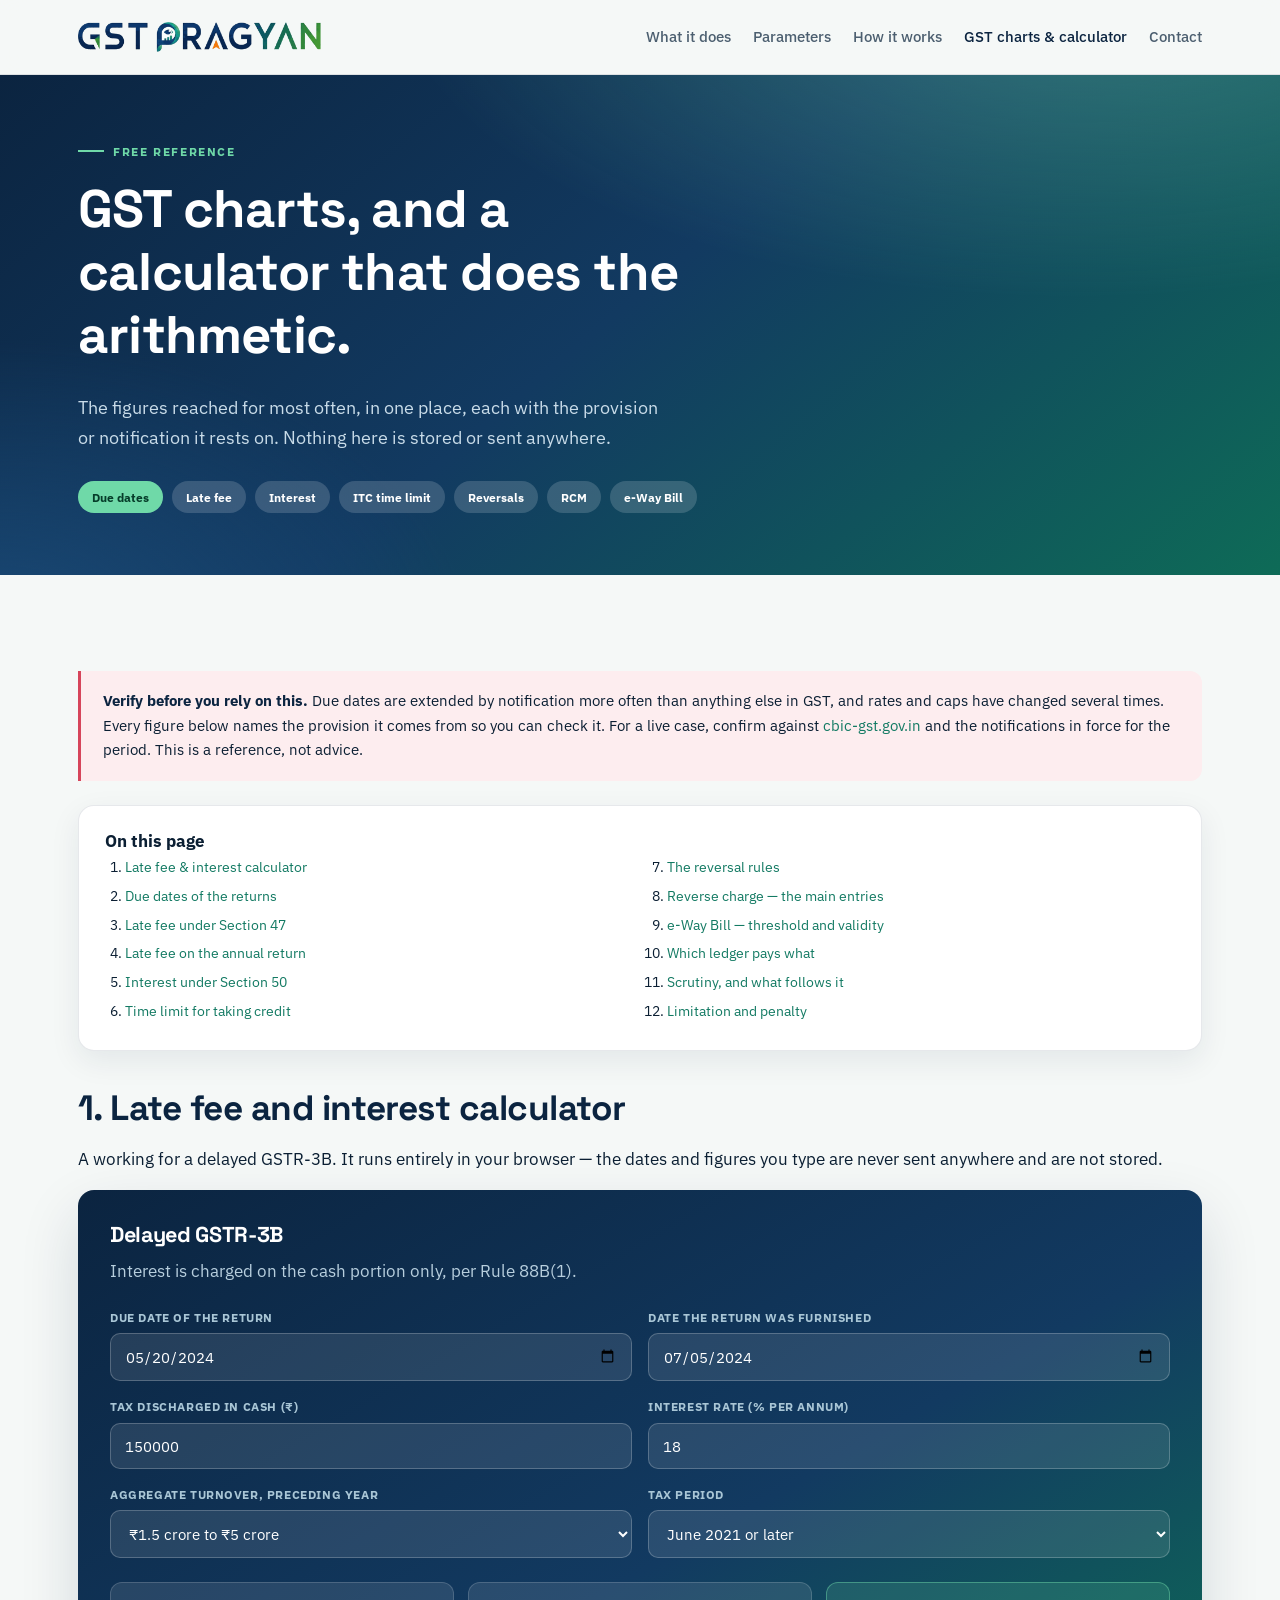
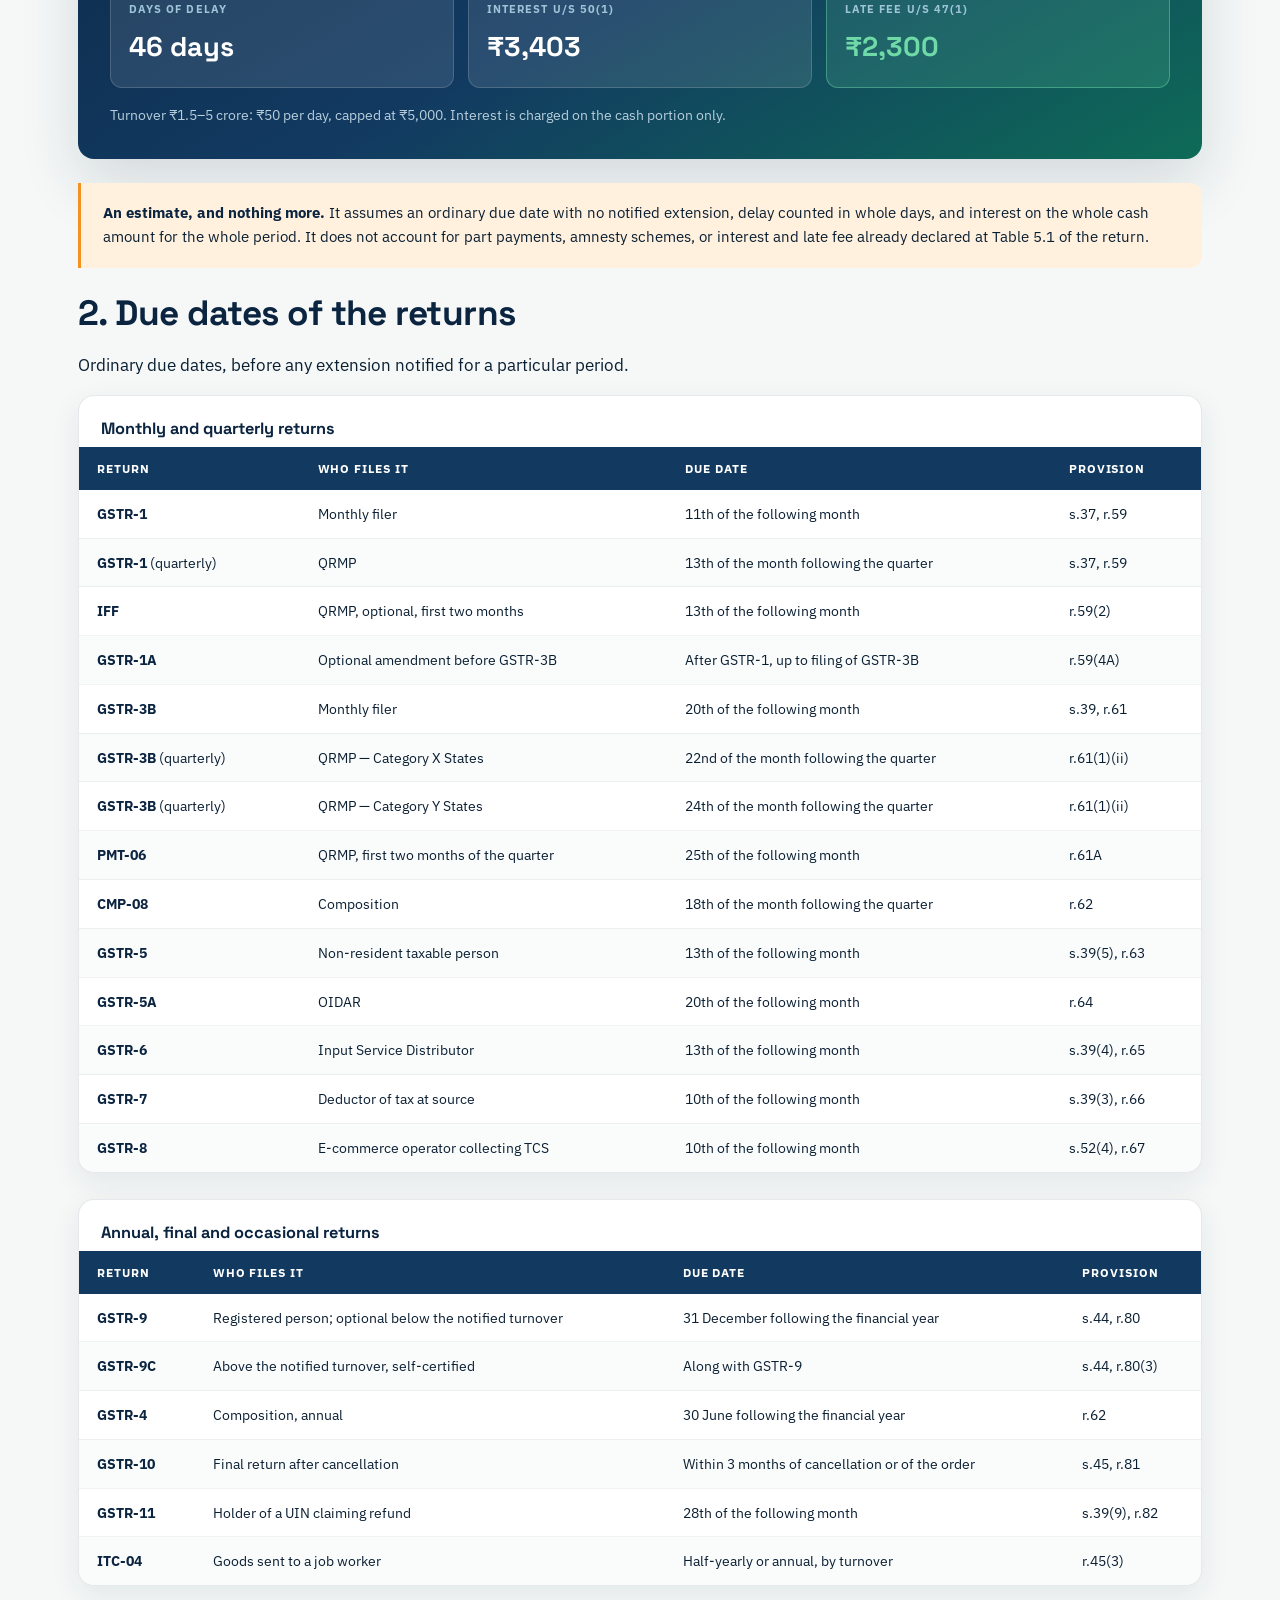
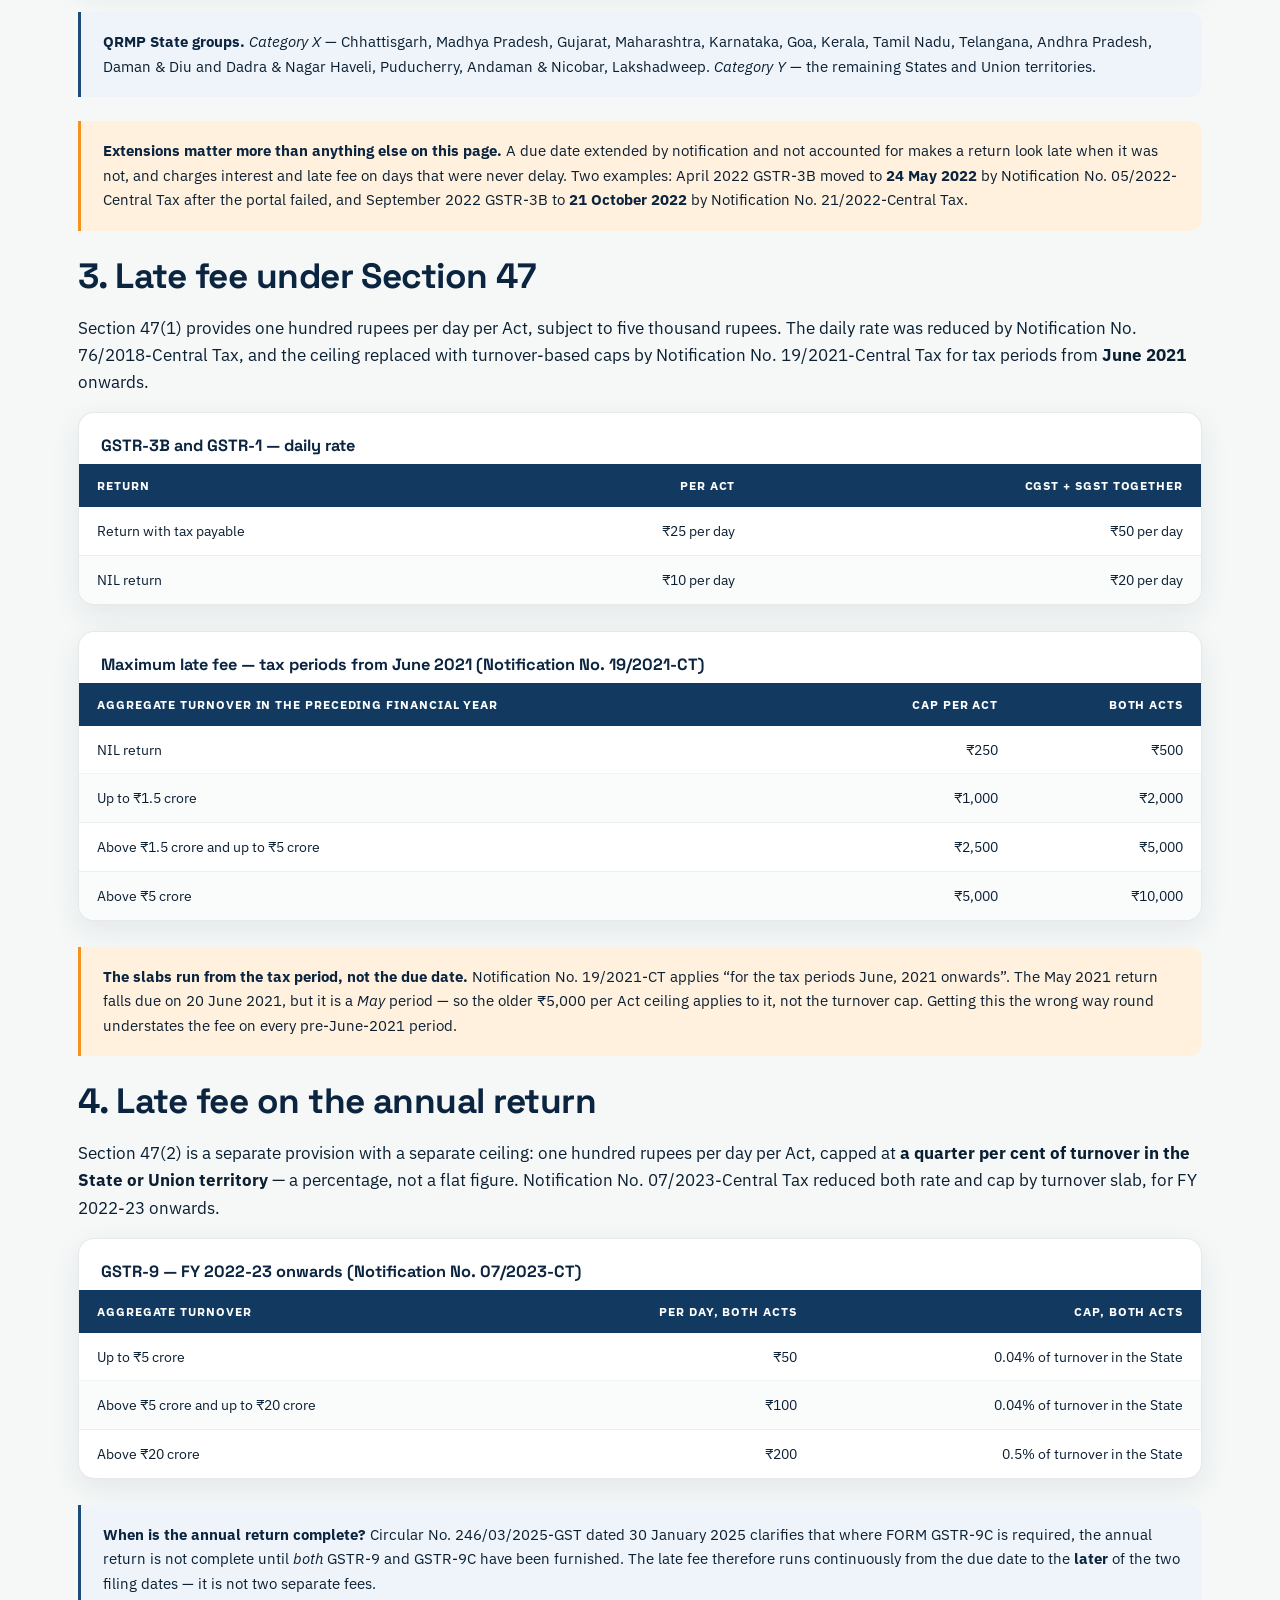
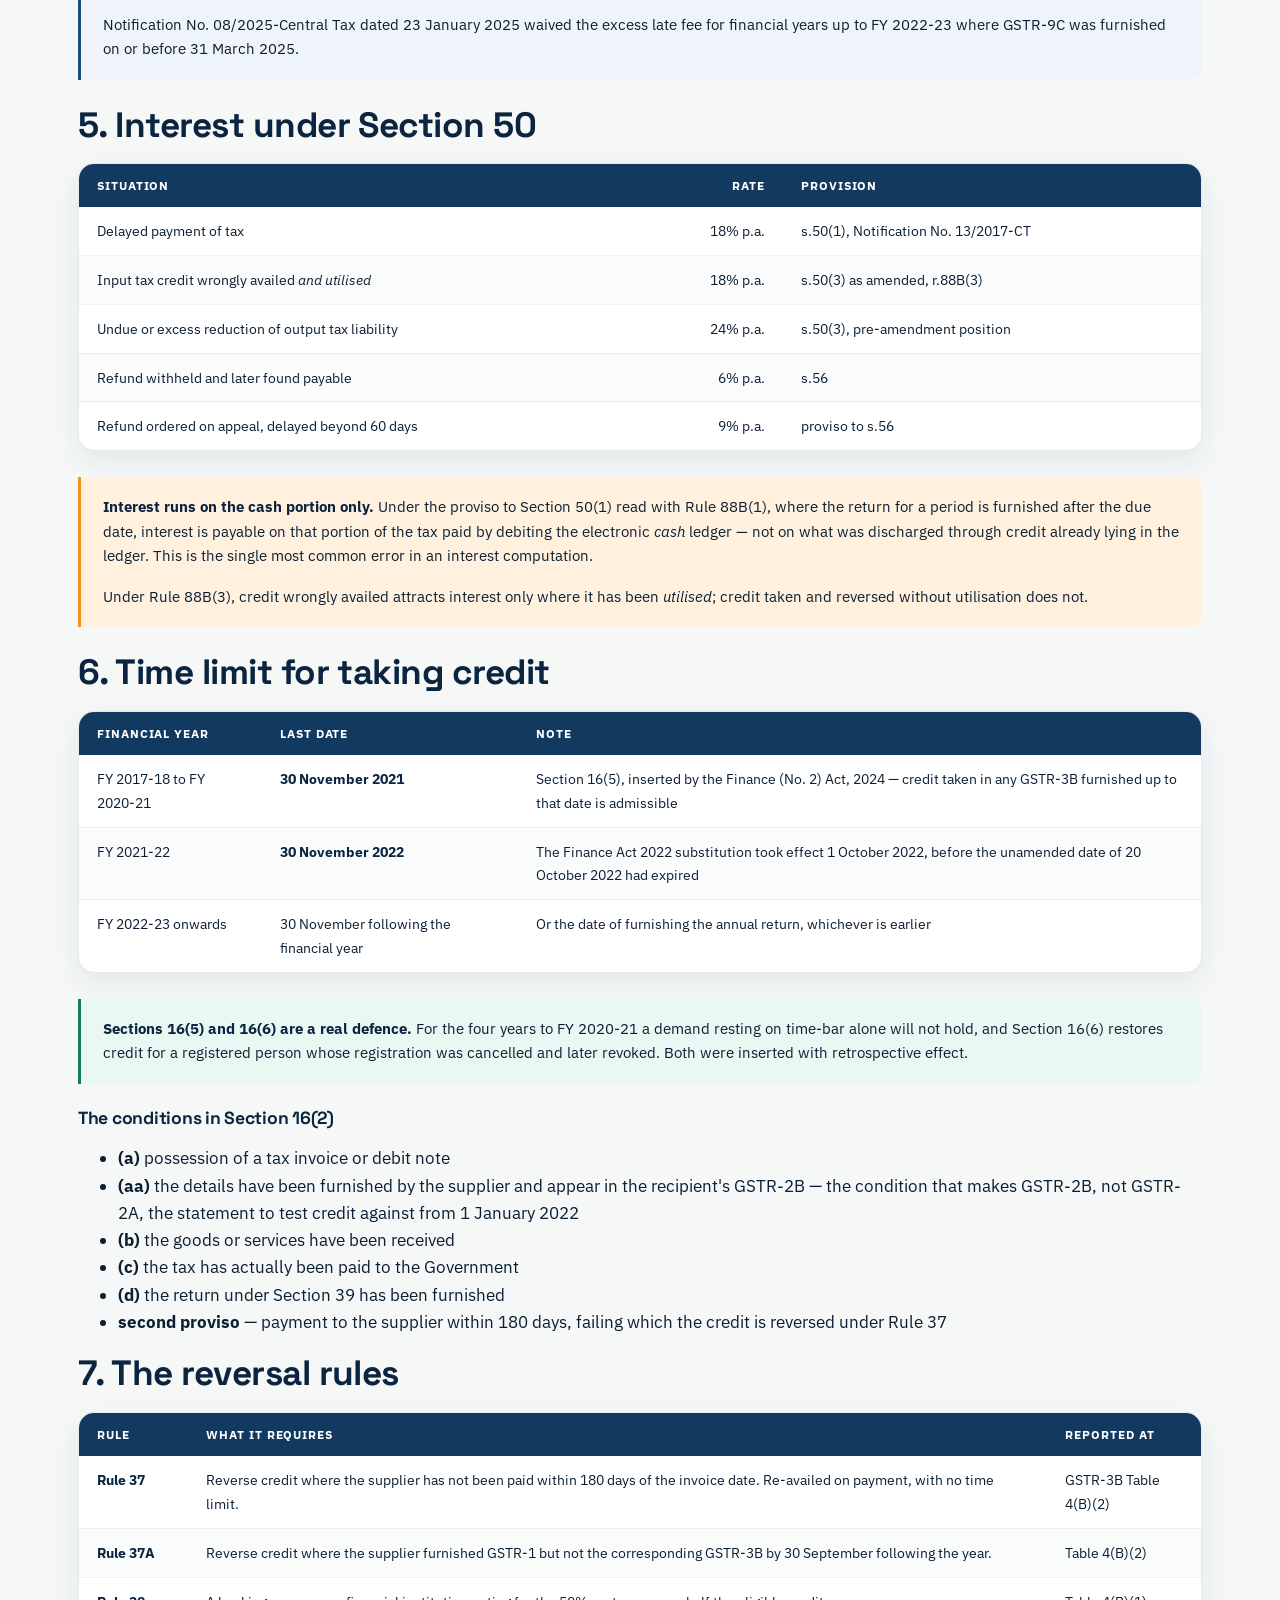
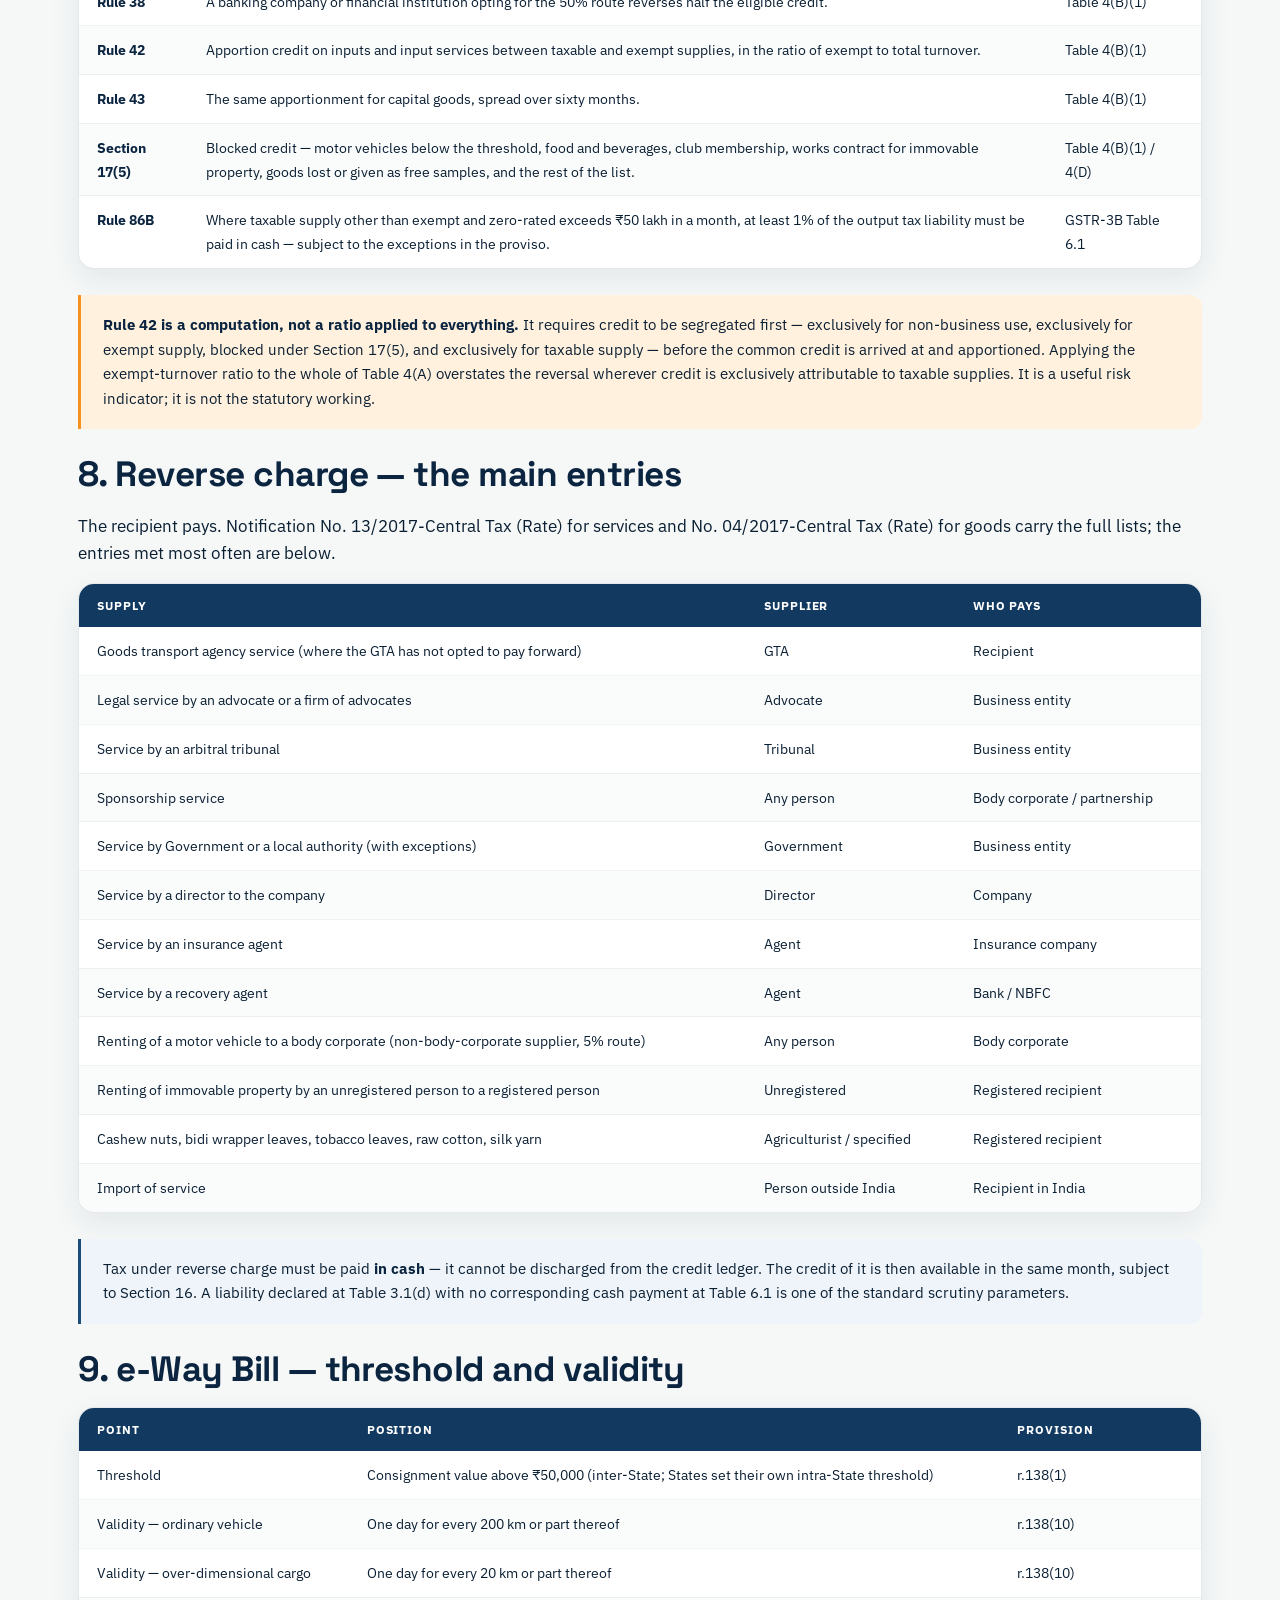
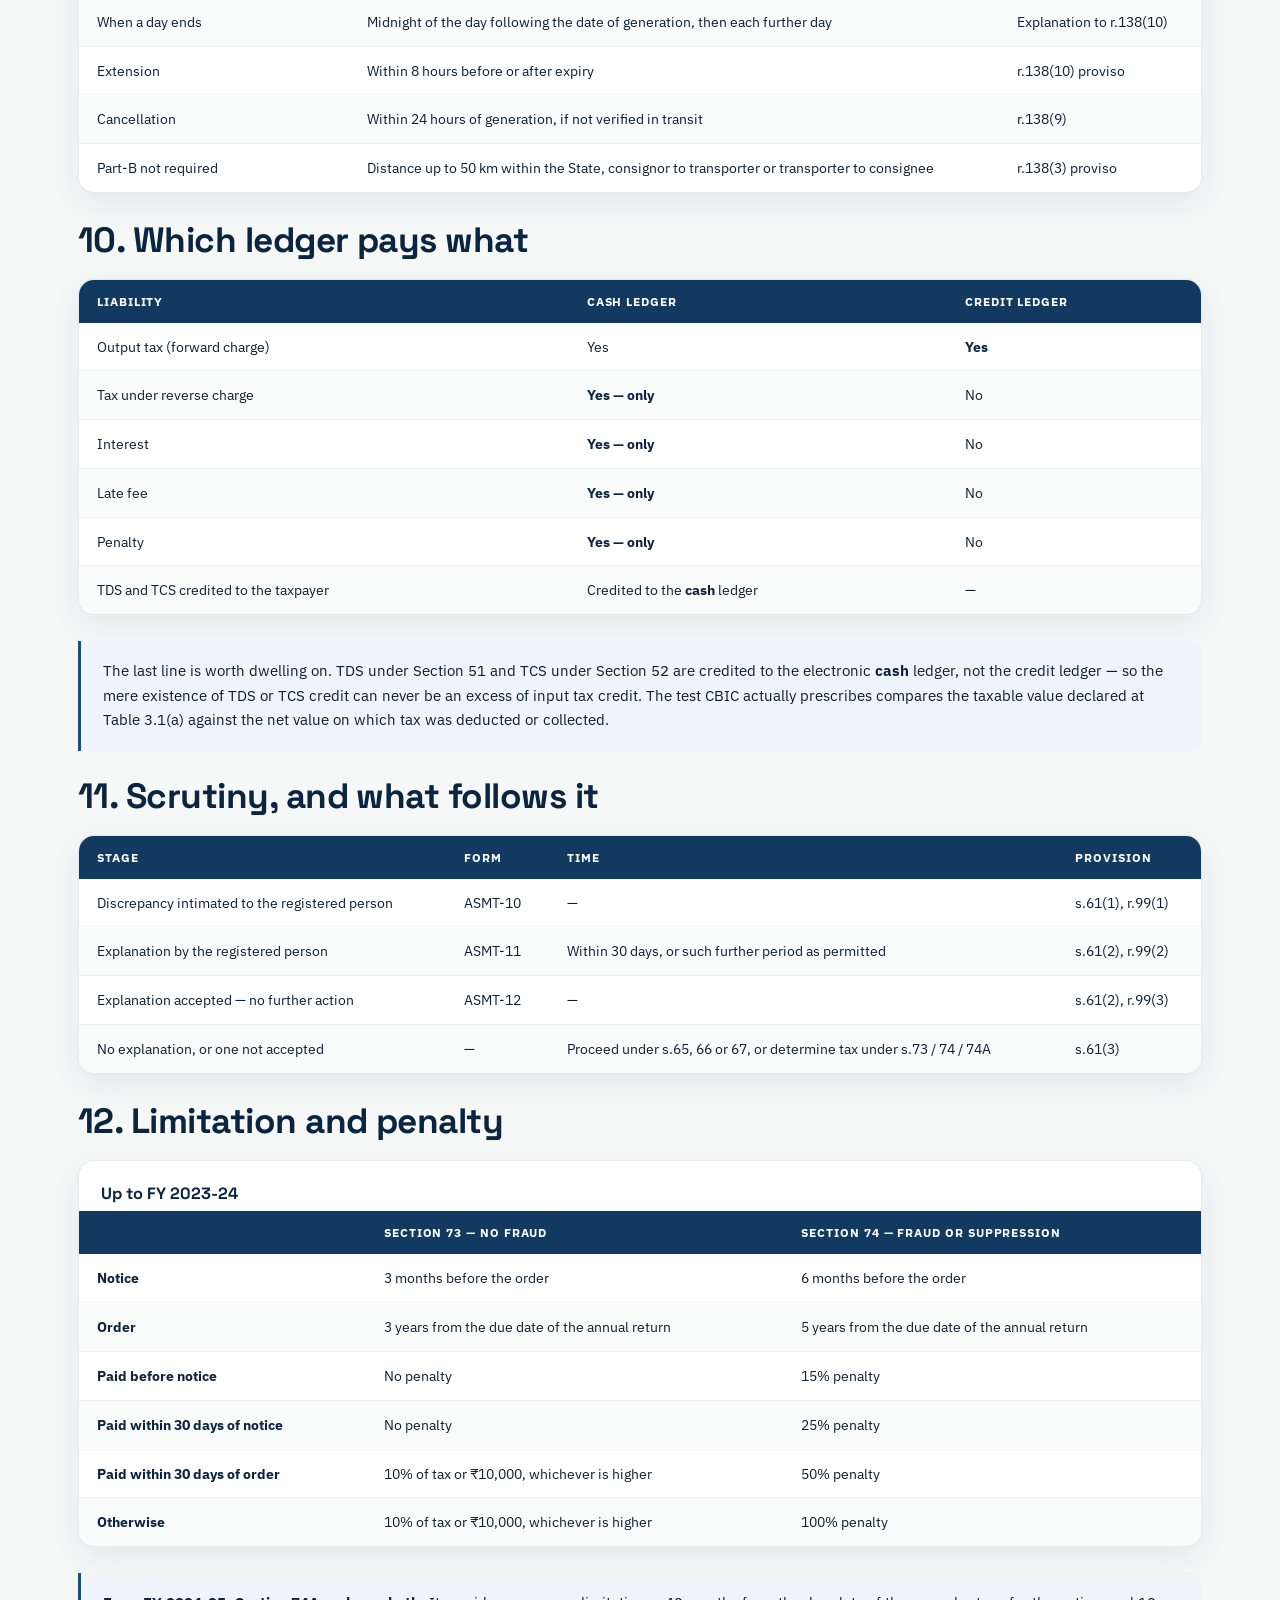
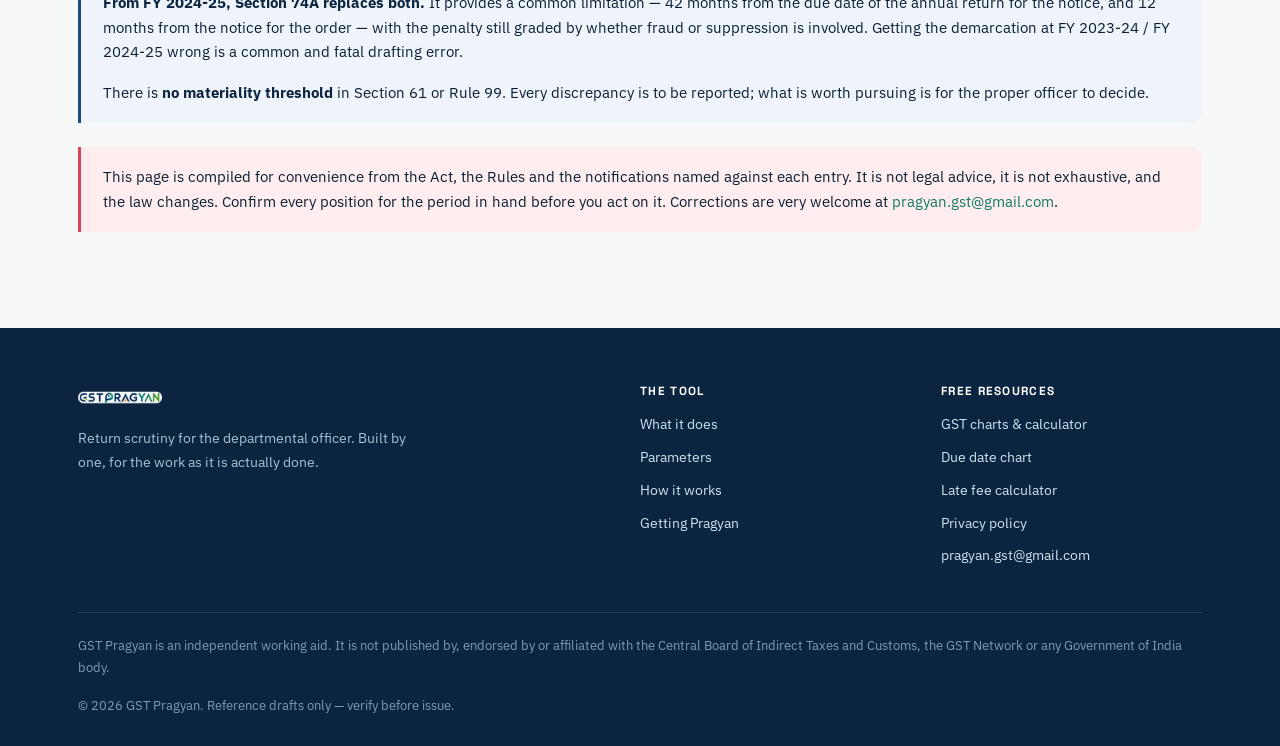
==== compliance.html @ d239e4e2 "Update compliance.html" ====
<!DOCTYPE html>
<html lang="en">
<head>
<meta charset="utf-8">
<meta name="viewport" content="width=device-width, initial-scale=1">
<title>GST charts — due dates, late fee, interest, rates | GST Pragyan</title>
<meta name="description" content="Free GST reference: return due dates, late fee under Section 47, interest under Section 50, the Section 16(4) time limit, reversal rules, RCM, e-Way Bill validity and the scrutiny sequence — with a late fee and interest calculator.">
<meta property="og:title" content="GST charts, due dates and a free late fee calculator">
<meta property="og:image" content="og.jpg">
<meta name="theme-color" content="#0B2440">
<link rel="preconnect" href="https://fonts.googleapis.com">
<link rel="preconnect" href="https://fonts.gstatic.com" crossorigin>
<link href="https://fonts.googleapis.com/css2?family=Space+Grotesk:wght@500;600;700&family=IBM+Plex+Sans:wght@400;500;600;700&family=IBM+Plex+Mono:wght@500&display=swap" rel="stylesheet">
<link rel="stylesheet" href="style.css">
<link rel="icon" type="image/png" href="mark-64.png">
</head>
<body>
<a class="skip" href="#main">Skip to content</a>

<header class="site">
  <div class="wrap nav">
    <a class="brand" href="index.html">
      <img src="wordmark.png" alt="GST Pragyan" width="215" height="27" class="wm">
    </a>
    <nav>
      <a href="index.html#what">What it does</a>
      <a href="index.html#parameters">Parameters</a>
      <a href="index.html#how">How it works</a>
      <a href="compliance.html" aria-current="page">GST charts &amp; calculator</a>
      <a href="index.html#contact">Contact</a>
    </nav>
  </div>
</header>

<main id="main">

<div class="hero" style="padding:58px 0 62px">
  <div class="wrap">
    <span class="eyebrow">Free reference</span>
    <h1 style="max-width:20ch">GST charts, and a calculator that does the arithmetic.</h1>
    <p class="lede">
      The figures reached for most often, in one place, each with the provision or
      notification it rests on. Nothing here is stored or sent anywhere.
    </p>
    <div class="badges">
      <a href="#duedates" class="chip chip-green">Due dates</a>
      <a href="#latefee" class="chip chip-glass">Late fee</a>
      <a href="#interest" class="chip chip-glass">Interest</a>
      <a href="#itc" class="chip chip-glass">ITC time limit</a>
      <a href="#reversal" class="chip chip-glass">Reversals</a>
      <a href="#rcm" class="chip chip-glass">RCM</a>
      <a href="#ewb" class="chip chip-glass">e-Way Bill</a>
    </div>
  </div>
</div>

<section>
  <div class="wrap">

    <div class="note warn">
      <p><strong>Verify before you rely on this.</strong> Due dates are extended by
      notification more often than anything else in GST, and rates and caps have changed
      several times. Every figure below names the provision it comes from so you can check
      it. For a live case, confirm against
      <a href="https://cbic-gst.gov.in" rel="noopener">cbic-gst.gov.in</a> and the
      notifications in force for the period. This is a reference, not advice.</p>
    </div>

    <div class="toc">
      <strong>On this page</strong>
      <ol>
        <li><a href="#calc">Late fee &amp; interest calculator</a></li>
        <li><a href="#duedates">Due dates of the returns</a></li>
        <li><a href="#latefee">Late fee under Section 47</a></li>
        <li><a href="#annualfee">Late fee on the annual return</a></li>
        <li><a href="#interest">Interest under Section 50</a></li>
        <li><a href="#itc">Time limit for taking credit</a></li>
        <li><a href="#reversal">The reversal rules</a></li>
        <li><a href="#rcm">Reverse charge — the main entries</a></li>
        <li><a href="#ewb">e-Way Bill — threshold and validity</a></li>
        <li><a href="#interestledger">Which ledger pays what</a></li>
        <li><a href="#scrutiny">Scrutiny, and what follows it</a></li>
        <li><a href="#penalty">Limitation and penalty</a></li>
      </ol>
    </div>

    <!-- ============================================================ calculator -->
    <h2 id="calc">1. Late fee and interest calculator</h2>
    <p>A working for a delayed GSTR-3B. It runs entirely in your browser — the dates and
    figures you type are never sent anywhere and are not stored.</p>

    <div class="calc-shell">
      <h3>Delayed GSTR-3B</h3>
      <p>Interest is charged on the cash portion only, per Rule 88B(1).</p>
      <div class="calc">
        <div class="field"><label for="due">Due date of the return</label>
          <input type="date" id="due" value="2024-05-20"></div>
        <div class="field"><label for="filed">Date the return was furnished</label>
          <input type="date" id="filed" value="2024-07-05"></div>
        <div class="field"><label for="cash">Tax discharged in cash (₹)</label>
          <input type="number" id="cash" min="0" step="1" value="150000"></div>
        <div class="field"><label for="rate">Interest rate (% per annum)</label>
          <input type="number" id="rate" min="0" step="0.1" value="18"></div>
        <div class="field"><label for="turnover">Aggregate turnover, preceding year</label>
          <select id="turnover">
            <option value="nil">NIL return</option>
            <option value="1.5">Up to ₹1.5 crore</option>
            <option value="5" selected>₹1.5 crore to ₹5 crore</option>
            <option value="big">Above ₹5 crore</option>
          </select></div>
        <div class="field"><label for="period">Tax period</label>
          <select id="period">
            <option value="new" selected>June 2021 or later</option>
            <option value="old">Before June 2021</option>
          </select></div>
      </div>

      <div class="calc-out" aria-live="polite">
        <div class="box"><div class="lbl">Days of delay</div><div class="big" id="outDays">—</div></div>
        <div class="box"><div class="lbl">Interest u/s 50(1)</div><div class="big" id="outInterest">₹0</div></div>
        <div class="box hi"><div class="lbl">Late fee u/s 47(1)</div><div class="big" id="outFee">₹0</div></div>
      </div>
      <div class="calc-basis" id="outBasis">Enter the dates above.</div>
    </div>

    <div class="note">
      <p><strong>An estimate, and nothing more.</strong> It assumes an ordinary due date
      with no notified extension, delay counted in whole days, and interest on the whole
      cash amount for the whole period. It does not account for part payments, amnesty
      schemes, or interest and late fee already declared at Table 5.1 of the return.</p>
    </div>

    <!-- ============================================================ due dates -->
    <h2 id="duedates">2. Due dates of the returns</h2>
    <p>Ordinary due dates, before any extension notified for a particular period.</p>

    <div class="table-scroll">
      <table>
        <caption>Monthly and quarterly returns</caption>
        <thead><tr><th>Return</th><th>Who files it</th><th>Due date</th><th>Provision</th></tr></thead>
        <tbody>
          <tr><td><strong>GSTR-1</strong></td><td>Monthly filer</td><td>11th of the following month</td><td>s.37, r.59</td></tr>
          <tr><td><strong>GSTR-1</strong> (quarterly)</td><td>QRMP</td><td>13th of the month following the quarter</td><td>s.37, r.59</td></tr>
          <tr><td><strong>IFF</strong></td><td>QRMP, optional, first two months</td><td>13th of the following month</td><td>r.59(2)</td></tr>
          <tr><td><strong>GSTR-1A</strong></td><td>Optional amendment before GSTR-3B</td><td>After GSTR-1, up to filing of GSTR-3B</td><td>r.59(4A)</td></tr>
          <tr><td><strong>GSTR-3B</strong></td><td>Monthly filer</td><td>20th of the following month</td><td>s.39, r.61</td></tr>
          <tr><td><strong>GSTR-3B</strong> (quarterly)</td><td>QRMP — Category X States</td><td>22nd of the month following the quarter</td><td>r.61(1)(ii)</td></tr>
          <tr><td><strong>GSTR-3B</strong> (quarterly)</td><td>QRMP — Category Y States</td><td>24th of the month following the quarter</td><td>r.61(1)(ii)</td></tr>
          <tr><td><strong>PMT-06</strong></td><td>QRMP, first two months of the quarter</td><td>25th of the following month</td><td>r.61A</td></tr>
          <tr><td><strong>CMP-08</strong></td><td>Composition</td><td>18th of the month following the quarter</td><td>r.62</td></tr>
          <tr><td><strong>GSTR-5</strong></td><td>Non-resident taxable person</td><td>13th of the following month</td><td>s.39(5), r.63</td></tr>
          <tr><td><strong>GSTR-5A</strong></td><td>OIDAR</td><td>20th of the following month</td><td>r.64</td></tr>
          <tr><td><strong>GSTR-6</strong></td><td>Input Service Distributor</td><td>13th of the following month</td><td>s.39(4), r.65</td></tr>
          <tr><td><strong>GSTR-7</strong></td><td>Deductor of tax at source</td><td>10th of the following month</td><td>s.39(3), r.66</td></tr>
          <tr><td><strong>GSTR-8</strong></td><td>E-commerce operator collecting TCS</td><td>10th of the following month</td><td>s.52(4), r.67</td></tr>
        </tbody>
      </table>
    </div>

    <div class="table-scroll">
      <table>
        <caption>Annual, final and occasional returns</caption>
        <thead><tr><th>Return</th><th>Who files it</th><th>Due date</th><th>Provision</th></tr></thead>
        <tbody>
          <tr><td><strong>GSTR-9</strong></td><td>Registered person; optional below the notified turnover</td><td>31 December following the financial year</td><td>s.44, r.80</td></tr>
          <tr><td><strong>GSTR-9C</strong></td><td>Above the notified turnover, self-certified</td><td>Along with GSTR-9</td><td>s.44, r.80(3)</td></tr>
          <tr><td><strong>GSTR-4</strong></td><td>Composition, annual</td><td>30 June following the financial year</td><td>r.62</td></tr>
          <tr><td><strong>GSTR-10</strong></td><td>Final return after cancellation</td><td>Within 3 months of cancellation or of the order</td><td>s.45, r.81</td></tr>
          <tr><td><strong>GSTR-11</strong></td><td>Holder of a UIN claiming refund</td><td>28th of the following month</td><td>s.39(9), r.82</td></tr>
          <tr><td><strong>ITC-04</strong></td><td>Goods sent to a job worker</td><td>Half-yearly or annual, by turnover</td><td>r.45(3)</td></tr>
        </tbody>
      </table>
    </div>

    <div class="note info">
      <p><strong>QRMP State groups.</strong> <em>Category X</em> — Chhattisgarh, Madhya
      Pradesh, Gujarat, Maharashtra, Karnataka, Goa, Kerala, Tamil Nadu, Telangana, Andhra
      Pradesh, Daman &amp; Diu and Dadra &amp; Nagar Haveli, Puducherry, Andaman &amp;
      Nicobar, Lakshadweep. <em>Category Y</em> — the remaining States and Union
      territories.</p>
    </div>

    <div class="note">
      <p><strong>Extensions matter more than anything else on this page.</strong> A due
      date extended by notification and not accounted for makes a return look late when it
      was not, and charges interest and late fee on days that were never delay. Two
      examples: April 2022 GSTR-3B moved to <strong>24 May 2022</strong> by Notification
      No. 05/2022-Central Tax after the portal failed, and September 2022 GSTR-3B to
      <strong>21 October 2022</strong> by Notification No. 21/2022-Central Tax.</p>
    </div>

    <!-- ============================================================ late fee -->
    <h2 id="latefee">3. Late fee under Section 47</h2>
    <p>Section 47(1) provides one hundred rupees per day per Act, subject to five thousand
    rupees. The daily rate was reduced by Notification No. 76/2018-Central Tax, and the
    ceiling replaced with turnover-based caps by Notification No. 19/2021-Central Tax for
    tax periods from <strong>June 2021</strong> onwards.</p>

    <div class="table-scroll">
      <table>
        <caption>GSTR-3B and GSTR-1 — daily rate</caption>
        <thead><tr><th>Return</th><th class="num">Per Act</th><th class="num">CGST + SGST together</th></tr></thead>
        <tbody>
          <tr><td>Return with tax payable</td><td class="num">₹25 per day</td><td class="num">₹50 per day</td></tr>
          <tr><td>NIL return</td><td class="num">₹10 per day</td><td class="num">₹20 per day</td></tr>
        </tbody>
      </table>
    </div>

    <div class="table-scroll">
      <table>
        <caption>Maximum late fee — tax periods from June 2021 (Notification No. 19/2021-CT)</caption>
        <thead><tr><th>Aggregate turnover in the preceding financial year</th>
                   <th class="num">Cap per Act</th><th class="num">Both Acts</th></tr></thead>
        <tbody>
          <tr><td>NIL return</td><td class="num">₹250</td><td class="num">₹500</td></tr>
          <tr><td>Up to ₹1.5 crore</td><td class="num">₹1,000</td><td class="num">₹2,000</td></tr>
          <tr><td>Above ₹1.5 crore and up to ₹5 crore</td><td class="num">₹2,500</td><td class="num">₹5,000</td></tr>
          <tr><td>Above ₹5 crore</td><td class="num">₹5,000</td><td class="num">₹10,000</td></tr>
        </tbody>
      </table>
    </div>

    <div class="note">
      <p><strong>The slabs run from the tax period, not the due date.</strong> Notification
      No. 19/2021-CT applies “for the tax periods June, 2021 onwards”. The May 2021 return
      falls due on 20 June 2021, but it is a <em>May</em> period — so the older ₹5,000 per
      Act ceiling applies to it, not the turnover cap. Getting this the wrong way round
      understates the fee on every pre-June-2021 period.</p>
    </div>

    <!-- ============================================================ annual fee -->
    <h2 id="annualfee">4. Late fee on the annual return</h2>
    <p>Section 47(2) is a separate provision with a separate ceiling: one hundred rupees
    per day per Act, capped at <strong>a quarter per cent of turnover in the State or Union
    territory</strong> — a percentage, not a flat figure. Notification No. 07/2023-Central
    Tax reduced both rate and cap by turnover slab, for FY 2022-23 onwards.</p>

    <div class="table-scroll">
      <table>
        <caption>GSTR-9 — FY 2022-23 onwards (Notification No. 07/2023-CT)</caption>
        <thead><tr><th>Aggregate turnover</th><th class="num">Per day, both Acts</th>
                   <th class="num">Cap, both Acts</th></tr></thead>
        <tbody>
          <tr><td>Up to ₹5 crore</td><td class="num">₹50</td><td class="num">0.04% of turnover in the State</td></tr>
          <tr><td>Above ₹5 crore and up to ₹20 crore</td><td class="num">₹100</td><td class="num">0.04% of turnover in the State</td></tr>
          <tr><td>Above ₹20 crore</td><td class="num">₹200</td><td class="num">0.5% of turnover in the State</td></tr>
        </tbody>
      </table>
    </div>

    <div class="note info">
      <p><strong>When is the annual return complete?</strong> Circular No. 246/03/2025-GST
      dated 30 January 2025 clarifies that where FORM GSTR-9C is required, the annual return
      is not complete until <em>both</em> GSTR-9 and GSTR-9C have been furnished. The late
      fee therefore runs continuously from the due date to the <strong>later</strong> of
      the two filing dates — it is not two separate fees.</p>
      <p>Notification No. 08/2025-Central Tax dated 23 January 2025 waived the excess late
      fee for financial years up to FY 2022-23 where GSTR-9C was furnished on or before
      31 March 2025.</p>
    </div>

    <!-- ============================================================ interest -->
    <h2 id="interest">5. Interest under Section 50</h2>
    <div class="table-scroll">
      <table>
        <thead><tr><th>Situation</th><th class="num">Rate</th><th>Provision</th></tr></thead>
        <tbody>
          <tr><td>Delayed payment of tax</td><td class="num">18% p.a.</td><td>s.50(1), Notification No. 13/2017-CT</td></tr>
          <tr><td>Input tax credit wrongly availed <em>and utilised</em></td><td class="num">18% p.a.</td><td>s.50(3) as amended, r.88B(3)</td></tr>
          <tr><td>Undue or excess reduction of output tax liability</td><td class="num">24% p.a.</td><td>s.50(3), pre-amendment position</td></tr>
          <tr><td>Refund withheld and later found payable</td><td class="num">6% p.a.</td><td>s.56</td></tr>
          <tr><td>Refund ordered on appeal, delayed beyond 60 days</td><td class="num">9% p.a.</td><td>proviso to s.56</td></tr>
        </tbody>
      </table>
    </div>

    <div class="note">
      <p><strong>Interest runs on the cash portion only.</strong> Under the proviso to
      Section 50(1) read with Rule 88B(1), where the return for a period is furnished after
      the due date, interest is payable on that portion of the tax paid by debiting the
      electronic <em>cash</em> ledger — not on what was discharged through credit already
      lying in the ledger. This is the single most common error in an interest computation.</p>
      <p>Under Rule 88B(3), credit wrongly availed attracts interest only where it has been
      <em>utilised</em>; credit taken and reversed without utilisation does not.</p>
    </div>

    <!-- ============================================================ itc -->
    <h2 id="itc">6. Time limit for taking credit</h2>
    <div class="table-scroll">
      <table>
        <thead><tr><th>Financial year</th><th>Last date</th><th>Note</th></tr></thead>
        <tbody>
          <tr><td>FY 2017-18 to FY 2020-21</td><td><strong>30 November 2021</strong></td>
              <td>Section 16(5), inserted by the Finance (No. 2) Act, 2024 — credit taken in
                  any GSTR-3B furnished up to that date is admissible</td></tr>
          <tr><td>FY 2021-22</td><td><strong>30 November 2022</strong></td>
              <td>The Finance Act 2022 substitution took effect 1 October 2022, before the
                  unamended date of 20 October 2022 had expired</td></tr>
          <tr><td>FY 2022-23 onwards</td><td>30 November following the financial year</td>
              <td>Or the date of furnishing the annual return, whichever is earlier</td></tr>
        </tbody>
      </table>
    </div>

    <div class="note good">
      <p><strong>Sections 16(5) and 16(6) are a real defence.</strong> For the four years to
      FY 2020-21 a demand resting on time-bar alone will not hold, and Section 16(6)
      restores credit for a registered person whose registration was cancelled and later
      revoked. Both were inserted with retrospective effect.</p>
    </div>

    <h3>The conditions in Section 16(2)</h3>
    <ul>
      <li><strong>(a)</strong> possession of a tax invoice or debit note</li>
      <li><strong>(aa)</strong> the details have been furnished by the supplier and appear
          in the recipient's GSTR-2B — the condition that makes GSTR-2B, not GSTR-2A, the
          statement to test credit against from 1 January 2022</li>
      <li><strong>(b)</strong> the goods or services have been received</li>
      <li><strong>(c)</strong> the tax has actually been paid to the Government</li>
      <li><strong>(d)</strong> the return under Section 39 has been furnished</li>
      <li><strong>second proviso</strong> — payment to the supplier within 180 days, failing
          which the credit is reversed under Rule 37</li>
    </ul>

    <!-- ============================================================ reversal -->
    <h2 id="reversal">7. The reversal rules</h2>
    <div class="table-scroll">
      <table>
        <thead><tr><th>Rule</th><th>What it requires</th><th>Reported at</th></tr></thead>
        <tbody>
          <tr><td><strong>Rule 37</strong></td>
              <td>Reverse credit where the supplier has not been paid within 180 days of
                  the invoice date. Re-availed on payment, with no time limit.</td>
              <td>GSTR-3B Table 4(B)(2)</td></tr>
          <tr><td><strong>Rule 37A</strong></td>
              <td>Reverse credit where the supplier furnished GSTR-1 but not the
                  corresponding GSTR-3B by 30 September following the year.</td>
              <td>Table 4(B)(2)</td></tr>
          <tr><td><strong>Rule 38</strong></td>
              <td>A banking company or financial institution opting for the 50% route
                  reverses half the eligible credit.</td>
              <td>Table 4(B)(1)</td></tr>
          <tr><td><strong>Rule 42</strong></td>
              <td>Apportion credit on inputs and input services between taxable and exempt
                  supplies, in the ratio of exempt to total turnover.</td>
              <td>Table 4(B)(1)</td></tr>
          <tr><td><strong>Rule 43</strong></td>
              <td>The same apportionment for capital goods, spread over sixty months.</td>
              <td>Table 4(B)(1)</td></tr>
          <tr><td><strong>Section 17(5)</strong></td>
              <td>Blocked credit — motor vehicles below the threshold, food and beverages,
                  club membership, works contract for immovable property, goods lost or
                  given as free samples, and the rest of the list.</td>
              <td>Table 4(B)(1) / 4(D)</td></tr>
          <tr><td><strong>Rule 86B</strong></td>
              <td>Where taxable supply other than exempt and zero-rated exceeds ₹50 lakh in
                  a month, at least 1% of the output tax liability must be paid in cash —
                  subject to the exceptions in the proviso.</td>
              <td>GSTR-3B Table 6.1</td></tr>
        </tbody>
      </table>
    </div>

    <div class="note">
      <p><strong>Rule 42 is a computation, not a ratio applied to everything.</strong> It
      requires credit to be segregated first — exclusively for non-business use,
      exclusively for exempt supply, blocked under Section 17(5), and exclusively for
      taxable supply — before the common credit is arrived at and apportioned. Applying the
      exempt-turnover ratio to the whole of Table 4(A) overstates the reversal wherever
      credit is exclusively attributable to taxable supplies. It is a useful risk
      indicator; it is not the statutory working.</p>
    </div>

    <!-- ============================================================ RCM -->
    <h2 id="rcm">8. Reverse charge — the main entries</h2>
    <p>The recipient pays. Notification No. 13/2017-Central Tax (Rate) for services and
    No. 04/2017-Central Tax (Rate) for goods carry the full lists; the entries met most
    often are below.</p>

    <div class="table-scroll">
      <table>
        <thead><tr><th>Supply</th><th>Supplier</th><th>Who pays</th></tr></thead>
        <tbody>
          <tr><td>Goods transport agency service (where the GTA has not opted to pay forward)</td><td>GTA</td><td>Recipient</td></tr>
          <tr><td>Legal service by an advocate or a firm of advocates</td><td>Advocate</td><td>Business entity</td></tr>
          <tr><td>Service by an arbitral tribunal</td><td>Tribunal</td><td>Business entity</td></tr>
          <tr><td>Sponsorship service</td><td>Any person</td><td>Body corporate / partnership</td></tr>
          <tr><td>Service by Government or a local authority (with exceptions)</td><td>Government</td><td>Business entity</td></tr>
          <tr><td>Service by a director to the company</td><td>Director</td><td>Company</td></tr>
          <tr><td>Service by an insurance agent</td><td>Agent</td><td>Insurance company</td></tr>
          <tr><td>Service by a recovery agent</td><td>Agent</td><td>Bank / NBFC</td></tr>
          <tr><td>Renting of a motor vehicle to a body corporate (non-body-corporate supplier, 5% route)</td><td>Any person</td><td>Body corporate</td></tr>
          <tr><td>Renting of immovable property by an unregistered person to a registered person</td><td>Unregistered</td><td>Registered recipient</td></tr>
          <tr><td>Cashew nuts, bidi wrapper leaves, tobacco leaves, raw cotton, silk yarn</td><td>Agriculturist / specified</td><td>Registered recipient</td></tr>
          <tr><td>Import of service</td><td>Person outside India</td><td>Recipient in India</td></tr>
        </tbody>
      </table>
    </div>

    <div class="note info">
      <p>Tax under reverse charge must be paid <strong>in cash</strong> — it cannot be
      discharged from the credit ledger. The credit of it is then available in the same
      month, subject to Section 16. A liability declared at Table 3.1(d) with no
      corresponding cash payment at Table 6.1 is one of the standard scrutiny parameters.</p>
    </div>

    <!-- ============================================================ e-Way Bill -->
    <h2 id="ewb">9. e-Way Bill — threshold and validity</h2>
    <div class="table-scroll">
      <table>
        <thead><tr><th>Point</th><th>Position</th><th>Provision</th></tr></thead>
        <tbody>
          <tr><td>Threshold</td><td>Consignment value above ₹50,000 (inter-State; States set their own intra-State threshold)</td><td>r.138(1)</td></tr>
          <tr><td>Validity — ordinary vehicle</td><td>One day for every 200 km or part thereof</td><td>r.138(10)</td></tr>
          <tr><td>Validity — over-dimensional cargo</td><td>One day for every 20 km or part thereof</td><td>r.138(10)</td></tr>
          <tr><td>When a day ends</td><td>Midnight of the day following the date of generation, then each further day</td><td>Explanation to r.138(10)</td></tr>
          <tr><td>Extension</td><td>Within 8 hours before or after expiry</td><td>r.138(10) proviso</td></tr>
          <tr><td>Cancellation</td><td>Within 24 hours of generation, if not verified in transit</td><td>r.138(9)</td></tr>
          <tr><td>Part-B not required</td><td>Distance up to 50 km within the State, consignor to transporter or transporter to consignee</td><td>r.138(3) proviso</td></tr>
        </tbody>
      </table>
    </div>

    <!-- ============================================================ ledgers -->
    <h2 id="interestledger">10. Which ledger pays what</h2>
    <div class="table-scroll">
      <table>
        <thead><tr><th>Liability</th><th>Cash ledger</th><th>Credit ledger</th></tr></thead>
        <tbody>
          <tr><td>Output tax (forward charge)</td><td>Yes</td><td><strong>Yes</strong></td></tr>
          <tr><td>Tax under reverse charge</td><td><strong>Yes — only</strong></td><td>No</td></tr>
          <tr><td>Interest</td><td><strong>Yes — only</strong></td><td>No</td></tr>
          <tr><td>Late fee</td><td><strong>Yes — only</strong></td><td>No</td></tr>
          <tr><td>Penalty</td><td><strong>Yes — only</strong></td><td>No</td></tr>
          <tr><td>TDS and TCS credited to the taxpayer</td><td>Credited to the <strong>cash</strong> ledger</td><td>—</td></tr>
        </tbody>
      </table>
    </div>

    <div class="note info">
      <p>The last line is worth dwelling on. TDS under Section 51 and TCS under Section 52
      are credited to the electronic <strong>cash</strong> ledger, not the credit ledger —
      so the mere existence of TDS or TCS credit can never be an excess of input tax credit.
      The test CBIC actually prescribes compares the taxable value declared at Table 3.1(a)
      against the net value on which tax was deducted or collected.</p>
    </div>

    <!-- ============================================================ scrutiny -->
    <h2 id="scrutiny">11. Scrutiny, and what follows it</h2>
    <div class="table-scroll">
      <table>
        <thead><tr><th>Stage</th><th>Form</th><th>Time</th><th>Provision</th></tr></thead>
        <tbody>
          <tr><td>Discrepancy intimated to the registered person</td><td>ASMT-10</td><td>—</td><td>s.61(1), r.99(1)</td></tr>
          <tr><td>Explanation by the registered person</td><td>ASMT-11</td><td>Within 30 days, or such further period as permitted</td><td>s.61(2), r.99(2)</td></tr>
          <tr><td>Explanation accepted — no further action</td><td>ASMT-12</td><td>—</td><td>s.61(2), r.99(3)</td></tr>
          <tr><td>No explanation, or one not accepted</td><td>—</td><td>Proceed under s.65, 66 or 67, or determine tax under s.73 / 74 / 74A</td><td>s.61(3)</td></tr>
        </tbody>
      </table>
    </div>

    <!-- ============================================================ limitation -->
    <h2 id="penalty">12. Limitation and penalty</h2>
    <div class="table-scroll">
      <table>
        <caption>Up to FY 2023-24</caption>
        <thead><tr><th></th><th>Section 73 — no fraud</th><th>Section 74 — fraud or suppression</th></tr></thead>
        <tbody>
          <tr><td><strong>Notice</strong></td><td>3 months before the order</td><td>6 months before the order</td></tr>
          <tr><td><strong>Order</strong></td><td>3 years from the due date of the annual return</td><td>5 years from the due date of the annual return</td></tr>
          <tr><td><strong>Paid before notice</strong></td><td>No penalty</td><td>15% penalty</td></tr>
          <tr><td><strong>Paid within 30 days of notice</strong></td><td>No penalty</td><td>25% penalty</td></tr>
          <tr><td><strong>Paid within 30 days of order</strong></td><td>10% of tax or ₹10,000, whichever is higher</td><td>50% penalty</td></tr>
          <tr><td><strong>Otherwise</strong></td><td>10% of tax or ₹10,000, whichever is higher</td><td>100% penalty</td></tr>
        </tbody>
      </table>
    </div>

    <div class="note info">
      <p><strong>From FY 2024-25, Section 74A replaces both.</strong> It provides a common
      limitation — 42 months from the due date of the annual return for the notice, and 12
      months from the notice for the order — with the penalty still graded by whether fraud
      or suppression is involved. Getting the demarcation at FY 2023-24 / FY 2024-25 wrong
      is a common and fatal drafting error.</p>
      <p>There is <strong>no materiality threshold</strong> in Section 61 or Rule 99. Every
      discrepancy is to be reported; what is worth pursuing is for the proper officer to
      decide.</p>
    </div>

    <div class="note warn">
      <p>This page is compiled for convenience from the Act, the Rules and the notifications
      named against each entry. It is not legal advice, it is not exhaustive, and the law
      changes. Confirm every position for the period in hand before you act on it.
      Corrections are very welcome at
      <a href="mailto:pragyan.gst@gmail.com">pragyan.gst@gmail.com</a>.</p>
    </div>

  </div>
</section>

</main>

<footer class="site">
  <div class="wrap">
    <div class="cols">
      <div>
        <a class="brand" href="index.html">
          <img src="wordmark-light.png" alt="GST Pragyan" width="210" height="26" class="wm">
        </a>
        <p style="margin-top:14px;max-width:44ch">
          Return scrutiny for the departmental officer. Built by one, for the work as it is
          actually done.
        </p>
      </div>
      <div>
        <h4>The tool</h4>
        <ul>
          <li><a href="index.html#what">What it does</a></li>
          <li><a href="index.html#parameters">Parameters</a></li>
          <li><a href="index.html#how">How it works</a></li>
          <li><a href="index.html#download">Getting Pragyan</a></li>
        </ul>
      </div>
      <div>
        <h4>Free resources</h4>
        <ul>
          <li><a href="compliance.html">GST charts &amp; calculator</a></li>
          <li><a href="compliance.html#duedates">Due date chart</a></li>
          <li><a href="compliance.html#calc">Late fee calculator</a></li>
          <li><a href="privacy.html">Privacy policy</a></li>
          <li><a href="mailto:pragyan.gst@gmail.com">pragyan.gst@gmail.com</a></li>
        </ul>
      </div>
    </div>
    <div class="rule">
      <p>GST Pragyan is an independent working aid. It is not published by, endorsed by or
      affiliated with the Central Board of Indirect Taxes and Customs, the GST Network or
      any Government of India body.</p>
      <p style="margin:0">© 2026 GST Pragyan. Reference drafts only — verify before issue.</p>
    </div>
  </div>
</footer>

<script>
(function () {
  var ids = ["due", "filed", "cash", "rate", "turnover", "period"], el = {};
  ids.forEach(function (i) { el[i] = document.getElementById(i); });
  var outDays = document.getElementById("outDays"),
      outBasis = document.getElementById("outBasis"),
      outInterest = document.getElementById("outInterest"),
      outFee = document.getElementById("outFee");

  function inr(n) {
    var s = Math.round(n).toString(), last3 = s.slice(-3), rest = s.slice(0, -3);
    if (rest) last3 = "," + last3;
    return "\u20b9" + rest.replace(/\B(?=(\d{2})+(?!\d))/g, ",") + last3;
  }

  function calc() {
    var due = new Date(el.due.value), filed = new Date(el.filed.value);
    if (isNaN(due) || isNaN(filed)) {
      outDays.textContent = "\u2014";
      outBasis.textContent = "Enter both dates.";
      return;
    }
    var days = Math.max(0, Math.round((filed - due) / 86400000));
    outDays.textContent = days + (days === 1 ? " day" : " days");
    if (days === 0) {
      outInterest.textContent = "\u20b90";
      outFee.textContent = "\u20b90";
      outBasis.textContent = "Furnished on or before the due date \u2014 nothing is payable.";
      return;
    }
    var cash = Math.max(0, parseFloat(el.cash.value) || 0),
        rate = Math.max(0, parseFloat(el.rate.value) || 0);
    outInterest.textContent = inr(cash * (rate / 100) * (days / 365));

    var isNil = el.turnover.value === "nil",
        perDay = isNil ? 20 : 50,
        slabbed = el.period.value === "new", cap, basis;
    if (isNil) {
      cap = slabbed ? 500 : 10000;
      basis = slabbed
        ? "NIL return: \u20b920 per day, capped at \u20b9500."
        : "NIL return, period before June 2021: \u20b920 per day, capped at \u20b910,000.";
    } else if (!slabbed) {
      cap = 10000;
      basis = "Period before June 2021: \u20b950 per day, capped at \u20b910,000 "
            + "(\u20b95,000 per Act).";
    } else if (el.turnover.value === "1.5") {
      cap = 2000; basis = "Turnover up to \u20b91.5 crore: \u20b950 per day, capped at \u20b92,000.";
    } else if (el.turnover.value === "5") {
      cap = 5000; basis = "Turnover \u20b91.5\u20135 crore: \u20b950 per day, capped at \u20b95,000.";
    } else {
      cap = 10000; basis = "Turnover above \u20b95 crore: \u20b950 per day, capped at \u20b910,000.";
    }
    var raw = perDay * days, fee = Math.min(cap, raw);
    outFee.textContent = inr(fee);
    outBasis.textContent = basis
      + (raw > cap ? " At " + days + " days the fee would be " + inr(raw) + "; the cap applies." : "")
      + " Interest is charged on the cash portion only.";
  }

  ids.forEach(function (i) {
    el[i].addEventListener("input", calc);
    el[i].addEventListener("change", calc);
  });
  calc();
})();
</script>

</body>
</html>
---- style.css ----
/* GST Pragyan — one stylesheet, no framework, no build step.
   Palette taken from the logo: deep navy, teal, mint green, with orange as the single
   accent that appears in the wordmark's arrow. */

:root {
  --navy-deep: #0B2440;
  --navy: #123A61;
  --navy-soft: #1B4C7A;
  --teal-deep: #0E6B57;
  --teal: #137A63;
  --teal-light: #35B08C;
  --green: #6FD9A8;
  --orange: #F5921F;
  --orange-soft: #FFF1DE;
  --rose: #D6455B;
  --rose-soft: #FDEDEF;

  --bg: #F5F8F7;
  --paper: #FFFFFF;
  --ink: #0B1F33;
  --ink-soft: #4C5F70;
  --ink-faint: #8394A3;
  --line: rgba(11, 36, 64, .10);
  --line-soft: rgba(11, 36, 64, .06);

  --radius: 16px;
  --shadow: 0 10px 30px rgba(11, 36, 64, .08);
  --shadow-lg: 0 24px 60px rgba(11, 36, 64, .14);
  --wrap: 1180px;
  --sans: "IBM Plex Sans", -apple-system, BlinkMacSystemFont, "Segoe UI", Roboto, Arial, sans-serif;
  --display: "Space Grotesk", var(--sans);
  --mono: "IBM Plex Mono", ui-monospace, SFMono-Regular, Menlo, monospace;
}

* { box-sizing: border-box; }
html { scroll-behavior: smooth; scroll-padding-top: 88px; }
body {
  margin: 0; background: var(--bg); color: var(--ink);
  font-family: var(--sans); font-size: 16.5px; line-height: 1.65;
  -webkit-font-smoothing: antialiased;
}
img { max-width: 100%; display: block; }
h1, h2, h3, h4 { font-family: var(--display); margin: 0 0 .5em; color: var(--navy-deep);
                 letter-spacing: -.015em; line-height: 1.2; font-weight: 700; }
h1 { font-size: clamp(2.1rem, 5vw, 3.3rem); }
h2 { font-size: clamp(1.6rem, 3.2vw, 2.2rem); }
h3 { font-size: 1.1rem; }
p { margin: 0 0 1rem; }
a { color: var(--teal); text-decoration: none; }
a:hover { text-decoration: underline; }
.wrap { max-width: var(--wrap); margin: 0 auto; padding: 0 28px; }
.mono { font-family: var(--mono); font-variant-numeric: tabular-nums; }

/* ---------------------------------------------------------------- header */
header.site {
  position: sticky; top: 0; z-index: 60;
  background: rgba(245, 248, 247, .90);
  backdrop-filter: saturate(180%) blur(12px);
  border-bottom: 1px solid var(--line);
}
.nav { display: flex; align-items: center; gap: 26px; height: 74px; }
.brand { display: flex; align-items: center; gap: 11px; }
.brand:hover { text-decoration: none; }
.brand img { height: 42px; width: auto; }
.brand .bt { font-family: var(--display); font-weight: 700; font-size: 1.18rem;
             color: var(--navy-deep); letter-spacing: -.02em; line-height: 1.1; }
.brand .bs { font-size: .66rem; color: var(--ink-faint); letter-spacing: .1em;
             text-transform: uppercase; font-weight: 600; }
.nav nav { margin-left: auto; display: flex; gap: 22px; align-items: center; flex-wrap: wrap; }
.nav nav a { color: var(--ink-soft); font-size: .93rem; font-weight: 500; }
.nav nav a:hover, .nav nav a[aria-current="page"] { color: var(--navy-deep); text-decoration: none; }

/* ---------------------------------------------------------------- hero */
.hero {
  position: relative; overflow: hidden; color: #fff;
  background:
    radial-gradient(1100px 520px at 84% -20%, rgba(111, 217, 168, .38), transparent 62%),
    radial-gradient(760px 500px at 0% 115%, rgba(27, 76, 122, .9), transparent 62%),
    linear-gradient(140deg, #0B2440 0%, #123A61 48%, #0E6B57 100%);
  padding: 76px 0 88px;
}
.hero .wrap { position: relative; z-index: 2; }
.hero-grid { display: grid; grid-template-columns: 1.12fr .88fr; gap: 48px; align-items: center; }
.hero h1 { color: #fff; max-width: 15ch; }
.hero h1 em { font-style: normal; color: var(--green); }
.hero .lede { font-size: 1.13rem; color: #C9DCE9; max-width: 54ch; margin-bottom: 28px; }
.eyebrow {
  display: inline-flex; align-items: center; gap: 9px; font-size: .72rem; font-weight: 700;
  letter-spacing: .14em; text-transform: uppercase; color: var(--green); margin-bottom: 16px;
}
.eyebrow::before { content: ""; width: 26px; height: 2px; background: var(--green); }
.hero-art { display: grid; place-items: center; }
.hero-art img { max-width: 320px; filter: drop-shadow(0 24px 50px rgba(0, 0, 0, .32)); }
.badges { display: flex; gap: 9px; flex-wrap: wrap; margin-top: 26px; }
.cta-row { display: flex; gap: 12px; flex-wrap: wrap; }

/* ---------------------------------------------------------------- buttons + chips */
.btn {
  display: inline-flex; align-items: center; gap: 8px; padding: 13px 24px;
  border-radius: 10px; font-weight: 600; font-size: .96rem; border: 1px solid transparent;
  cursor: pointer; transition: transform .12s ease, box-shadow .12s ease, filter .12s ease;
}
.btn:hover { text-decoration: none; transform: translateY(-1px); }
.btn-primary { background: linear-gradient(180deg, #3FBF95, var(--teal)); color: #fff;
               box-shadow: 0 8px 20px rgba(19, 122, 99, .32); }
.btn-primary:hover { filter: brightness(1.06); }
.btn-glass { background: rgba(255, 255, 255, .12); color: #fff; border-color: rgba(255, 255, 255, .30); }
.btn-glass:hover { background: rgba(255, 255, 255, .2); }
.btn-outline { background: var(--paper); color: var(--navy-deep); border-color: var(--line); }
.btn-outline:hover { border-color: var(--navy-soft); box-shadow: var(--shadow); }
.btn[aria-disabled="true"] { opacity: .6; cursor: not-allowed; transform: none; }

.chip { display: inline-block; padding: 6px 14px; border-radius: 100px; font-size: .78rem;
        font-weight: 700; }
.chip-green { background: var(--green); color: #063D2A; }
.chip-glass { background: rgba(255, 255, 255, .16); color: #fff; }
.chip-orange { background: var(--orange-soft); color: #8A4A00; }
.chip-navy { background: #E6EEF6; color: var(--navy); }
.chip-teal { background: #E2F6EF; color: var(--teal-deep); }
.chip-rose { background: var(--rose-soft); color: var(--rose); }

/* ---------------------------------------------------------------- sections */
section { padding: 72px 0; }
section.paper { background: var(--paper); border-block: 1px solid var(--line-soft); }
.section-head { max-width: 66ch; margin-bottom: 40px; }
.section-head p { color: var(--ink-soft); font-size: 1.03rem; }
.center { text-align: center; margin-left: auto; margin-right: auto; }

.grid { display: grid; gap: 20px; }
.g2 { grid-template-columns: repeat(2, 1fr); }
.g3 { grid-template-columns: repeat(3, 1fr); }
.g4 { grid-template-columns: repeat(4, 1fr); }

.card {
  background: var(--paper); border: 1px solid var(--line); border-radius: var(--radius);
  padding: 26px; box-shadow: var(--shadow);
  transition: transform .15s ease, box-shadow .15s ease;
}
.card.lift:hover { transform: translateY(-3px); box-shadow: var(--shadow-lg); }
.card h3 { margin-bottom: .4em; }
.card p { color: var(--ink-soft); font-size: .93rem; margin: 0; }
.card .ico { width: 46px; height: 46px; border-radius: 13px; display: grid; place-items: center;
             font-size: 1.2rem; margin-bottom: 16px; font-weight: 700; }
.i-teal { background: #E2F6EF; color: var(--teal); }
.i-navy { background: #E6EEF6; color: var(--navy-soft); }
.i-orange { background: var(--orange-soft); color: #C2700A; }
.i-green { background: #E8FAF1; color: var(--teal-deep); }
.i-rose { background: var(--rose-soft); color: var(--rose); }

.stat-band { background: var(--navy-deep); color: #fff; padding: 44px 0; }
.stat-band .n { font-family: var(--display); font-size: 2.4rem; font-weight: 700;
                color: var(--green); line-height: 1; }
.stat-band .l { font-size: .85rem; color: #A9C2D4; margin-top: 6px; }

/* ---------------------------------------------------------------- tables */
.table-scroll { overflow-x: auto; border: 1px solid var(--line); border-radius: var(--radius);
                background: var(--paper); box-shadow: var(--shadow); margin-bottom: 26px; }
table { border-collapse: collapse; width: 100%; font-size: .9rem; min-width: 640px; }
caption { text-align: left; padding: 20px 22px 4px; font-family: var(--display);
          font-weight: 700; color: var(--navy-deep); font-size: 1.02rem; }
th, td { padding: 12px 18px; text-align: left; border-bottom: 1px solid var(--line-soft);
         vertical-align: top; }
thead th { background: var(--navy); color: #fff; font-size: .72rem; letter-spacing: .08em;
           text-transform: uppercase; font-weight: 700; border-bottom: none; }
tbody tr:last-child td { border-bottom: none; }
tbody tr:nth-child(even) { background: #FAFCFC; }
tbody tr:hover { background: #F1F7F5; }
td.num, th.num { text-align: right; font-variant-numeric: tabular-nums; }
td strong { color: var(--navy-deep); }

/* ---------------------------------------------------------------- callouts */
.note { border-left: 3px solid var(--orange); background: var(--orange-soft);
        padding: 18px 22px; border-radius: 0 12px 12px 0; font-size: .93rem; margin: 24px 0; }
.note.info { border-left-color: var(--navy-soft); background: #EEF4F9; }
.note.warn { border-left-color: var(--rose); background: var(--rose-soft); }
.note.good { border-left-color: var(--teal); background: #E9F8F2; }
.note p:last-child { margin-bottom: 0; }
.note strong { color: var(--navy-deep); }

/* ---------------------------------------------------------------- calculator */
.calc-shell { background: linear-gradient(150deg, #0B2440, #123A61 58%, #0E6B57);
              border-radius: var(--radius); padding: 32px; box-shadow: var(--shadow-lg); }
.calc-shell h3 { color: #fff; font-size: 1.35rem; }
.calc-shell > p { color: #B7CEDD; }
.calc { display: grid; gap: 16px; grid-template-columns: 1fr 1fr; margin-top: 22px; }
.field label { display: block; font-size: .74rem; font-weight: 700; color: #A9C6D6;
               margin-bottom: 6px; letter-spacing: .05em; text-transform: uppercase; }
.field input, .field select {
  width: 100%; padding: 12px 14px; font-size: .96rem; font-family: var(--sans);
  border: 1px solid rgba(255, 255, 255, .22); border-radius: 10px;
  background: rgba(255, 255, 255, .10); color: #fff;
}
.field select option { color: var(--ink); }
.field input:focus, .field select:focus { outline: 2px solid var(--green); outline-offset: 1px; }
.calc-out { display: grid; grid-template-columns: repeat(3, 1fr); gap: 14px; margin-top: 24px; }
.calc-out .box { background: rgba(255, 255, 255, .10); border: 1px solid rgba(255, 255, 255, .16);
                 border-radius: 12px; padding: 18px; }
.calc-out .lbl { font-size: .66rem; letter-spacing: .1em; text-transform: uppercase;
                 color: #9FC4D8; font-weight: 700; }
.calc-out .big { font-family: var(--display); font-size: 1.7rem; font-weight: 700;
                 color: #fff; margin-top: 6px; }
.calc-out .box.hi { background: rgba(111, 217, 168, .16); border-color: rgba(111, 217, 168, .45); }
.calc-out .box.hi .big { color: var(--green); }
.calc-basis { margin-top: 16px; font-size: .85rem; color: #B7CEDD; }

/* ---------------------------------------------------------------- footer */
footer.site { background: var(--navy-deep); color: #A9C2D4; padding: 56px 0 30px; font-size: .9rem; }
footer.site h4 { color: #fff; font-size: .74rem; letter-spacing: .11em; text-transform: uppercase;
                 margin-bottom: 14px; }
footer.site a { color: #CFE3EF; }
footer.site .cols { display: grid; grid-template-columns: 2fr 1fr 1fr; gap: 40px; }
footer.site ul { list-style: none; padding: 0; margin: 0; }
footer.site li { margin-bottom: 9px; }
footer.site .brand .bt { color: #fff; }
.rule { border-top: 1px solid rgba(255, 255, 255, .12); margin-top: 36px; padding-top: 22px;
        font-size: .82rem; color: #7F9DB4; }

/* ---------------------------------------------------------------- prose */
.prose { max-width: 78ch; }
.prose h2 { margin-top: 2.2em; }
.prose h3 { margin-top: 1.7em; }
.prose ul, .prose ol { padding-left: 1.3em; }
.prose li { margin-bottom: .45em; }
.updated { font-size: .85rem; color: var(--ink-soft); }
.toc { background: var(--paper); border: 1px solid var(--line); border-radius: var(--radius);
       padding: 22px 26px; margin-bottom: 36px; box-shadow: var(--shadow); }
.toc ol { margin: 0; padding-left: 1.2em; columns: 2; column-gap: 34px; }
.toc li { margin-bottom: 5px; font-size: .9rem; }

.skip { position: absolute; left: -9999px; background: #fff; padding: 10px 16px; z-index: 100; }
.skip:focus { left: 12px; top: 12px; }

/* ---------------------------------------------------------------- responsive */
@media (max-width: 980px) {
  .hero-grid { grid-template-columns: 1fr; }
  .hero-art { order: -1; }
  .hero-art img { max-width: 210px; }
  .g4, .g3 { grid-template-columns: repeat(2, 1fr); }
  footer.site .cols { grid-template-columns: 1fr 1fr; }
}
@media (max-width: 680px) {
  .g2, .g3, .g4, .calc, .calc-out { grid-template-columns: 1fr; }
  .nav { height: auto; padding: 12px 0; flex-wrap: wrap; gap: 12px; }
  .nav nav { margin-left: 0; width: 100%; gap: 15px; }
  .toc ol { columns: 1; }
  footer.site .cols { grid-template-columns: 1fr; }
  section { padding: 50px 0; }
  .hero { padding: 50px 0 58px; }
  .calc-shell { padding: 22px; }
}
@media print { header.site, footer.site, .btn { display: none; } body { background: #fff; } }

/* The wordmark replaces the text lock-up in the header and footer. */
.brand .wm { height: 30px; width: auto; }
footer.site .brand .wm { height: 28px; }
@media (max-width: 680px) { .brand .wm { height: 26px; } }
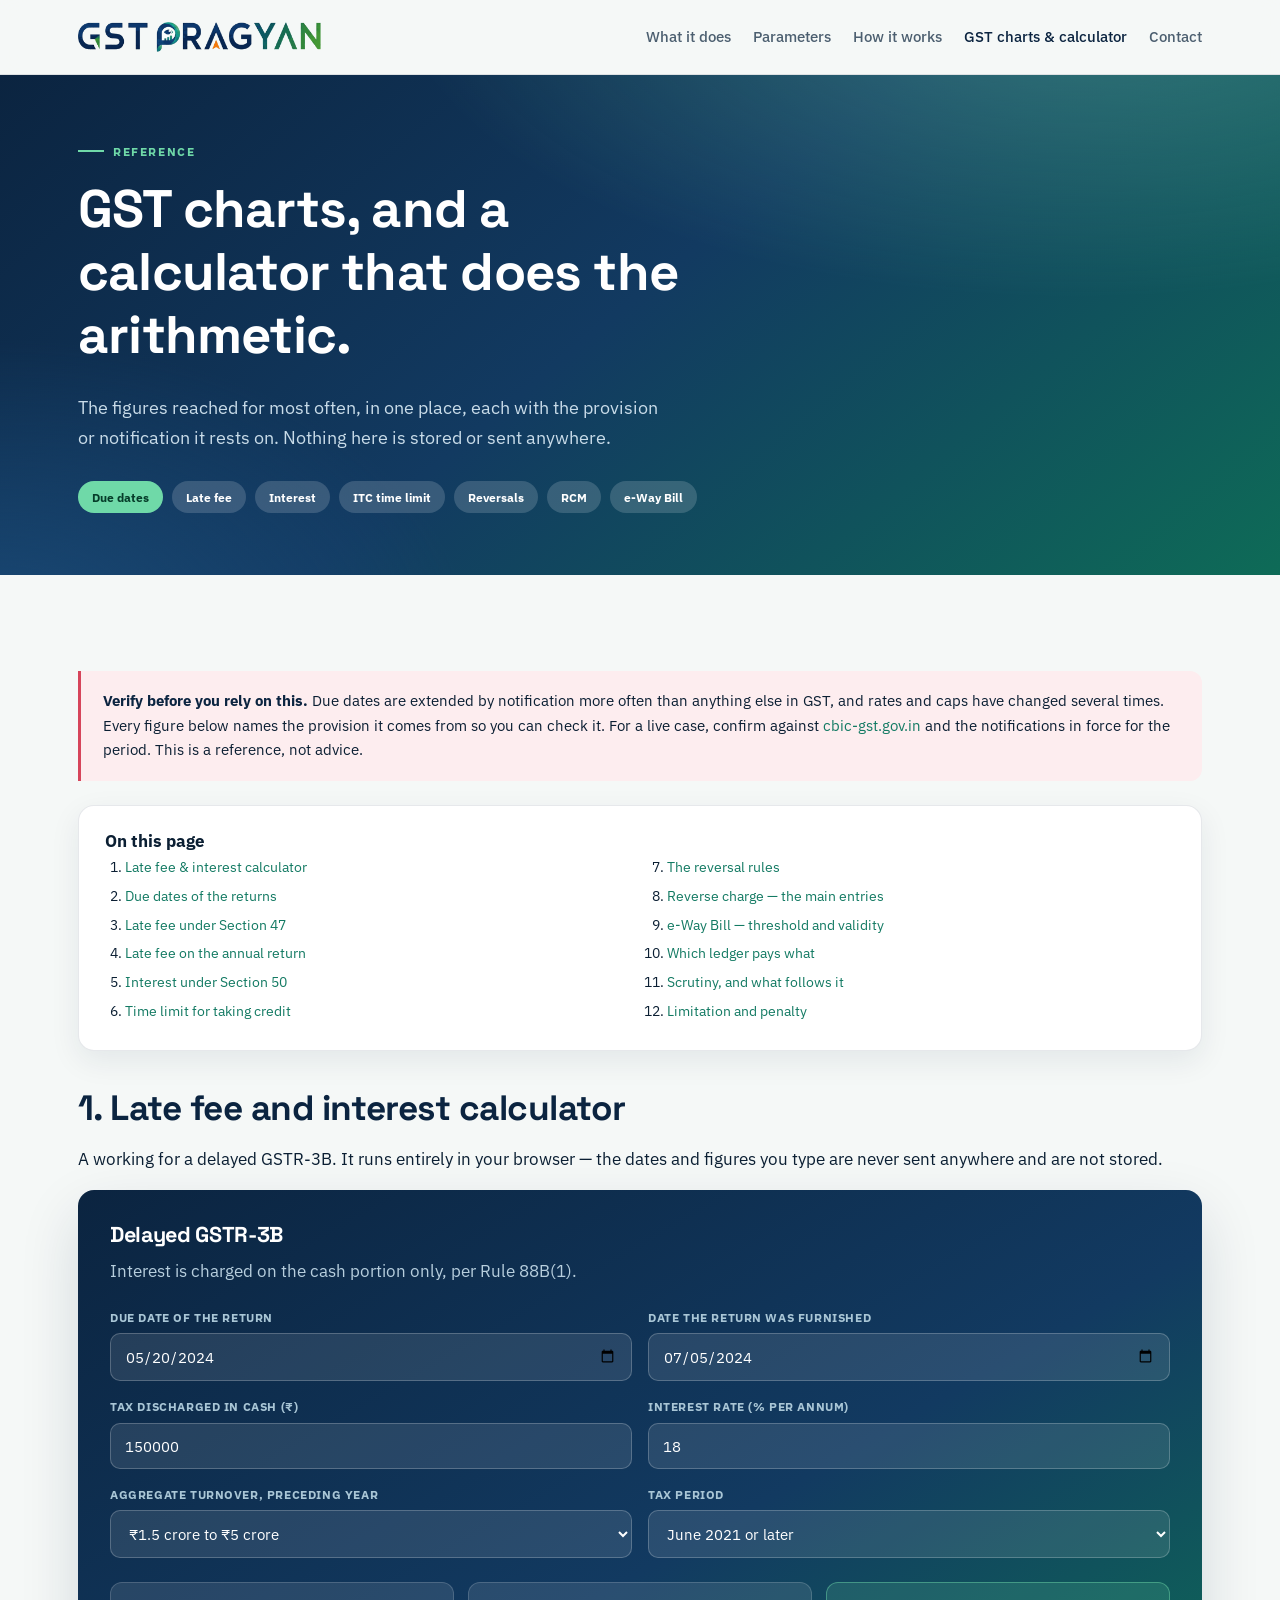
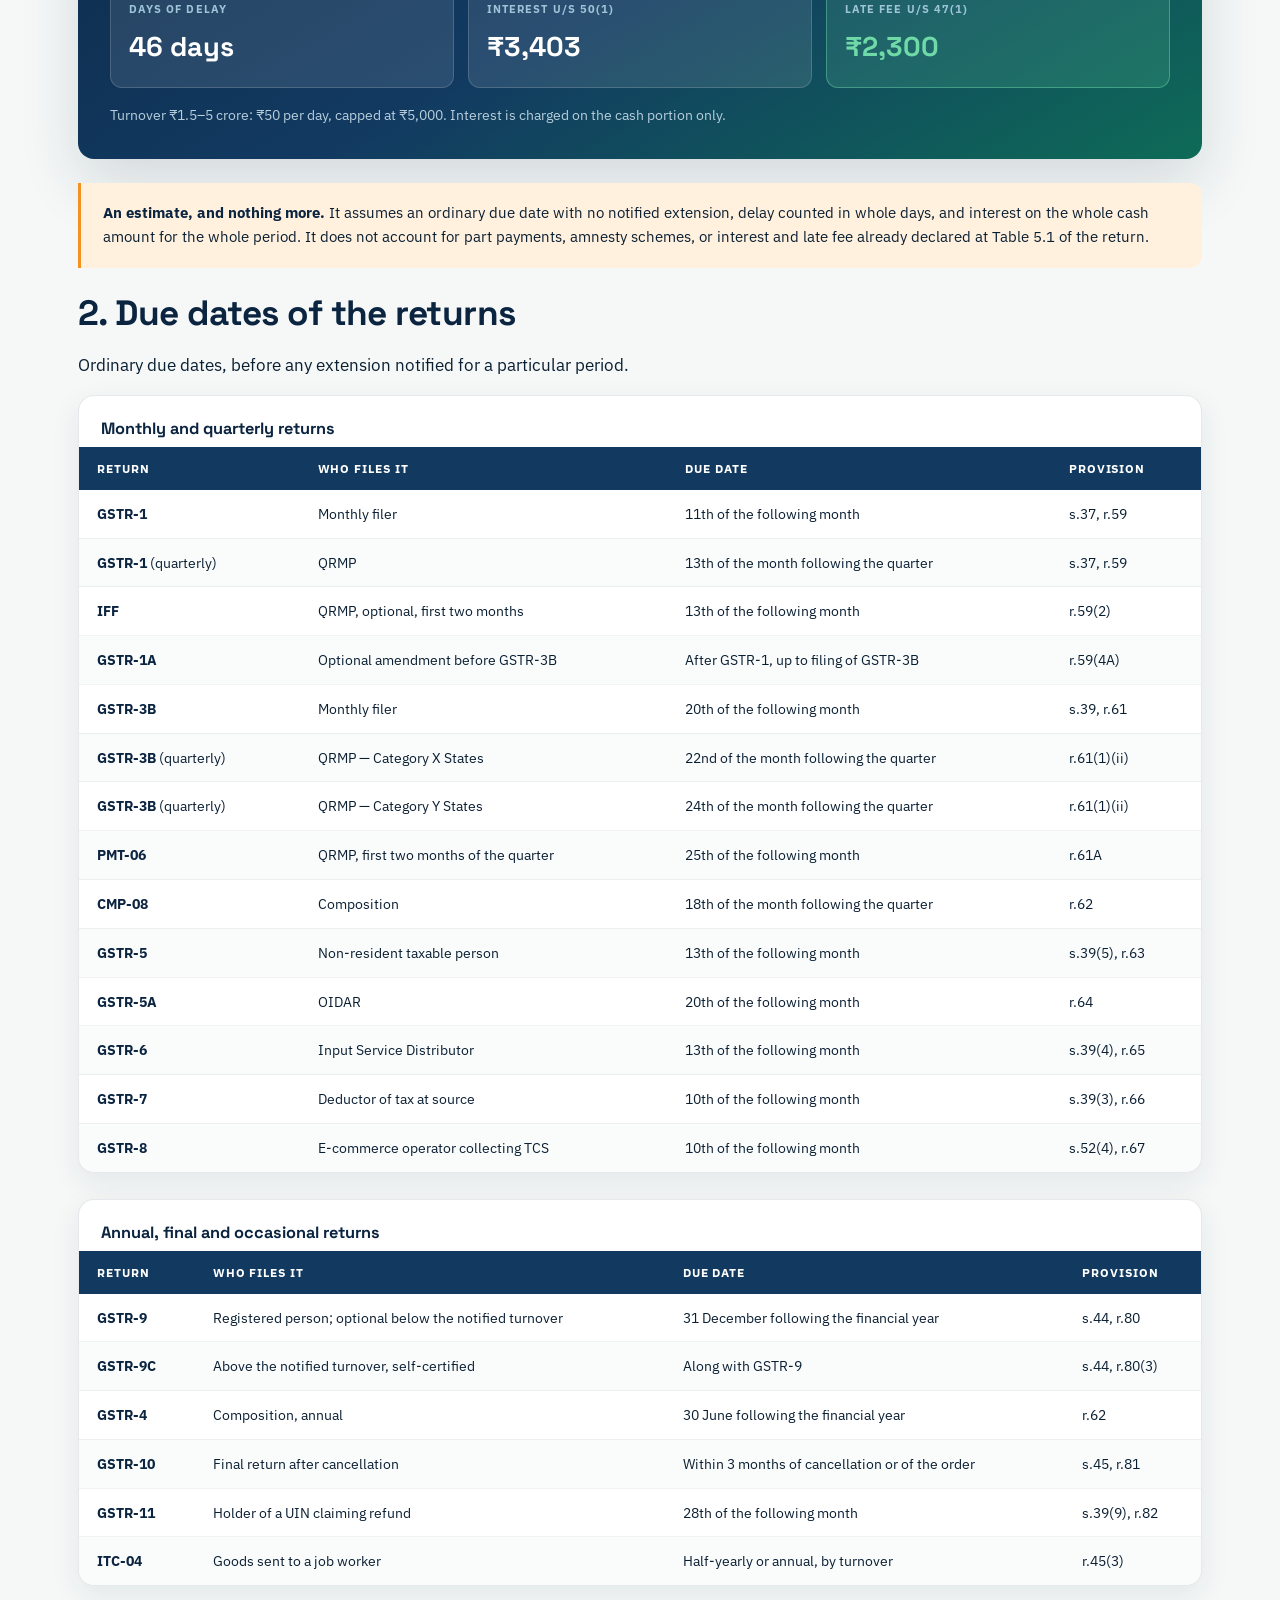
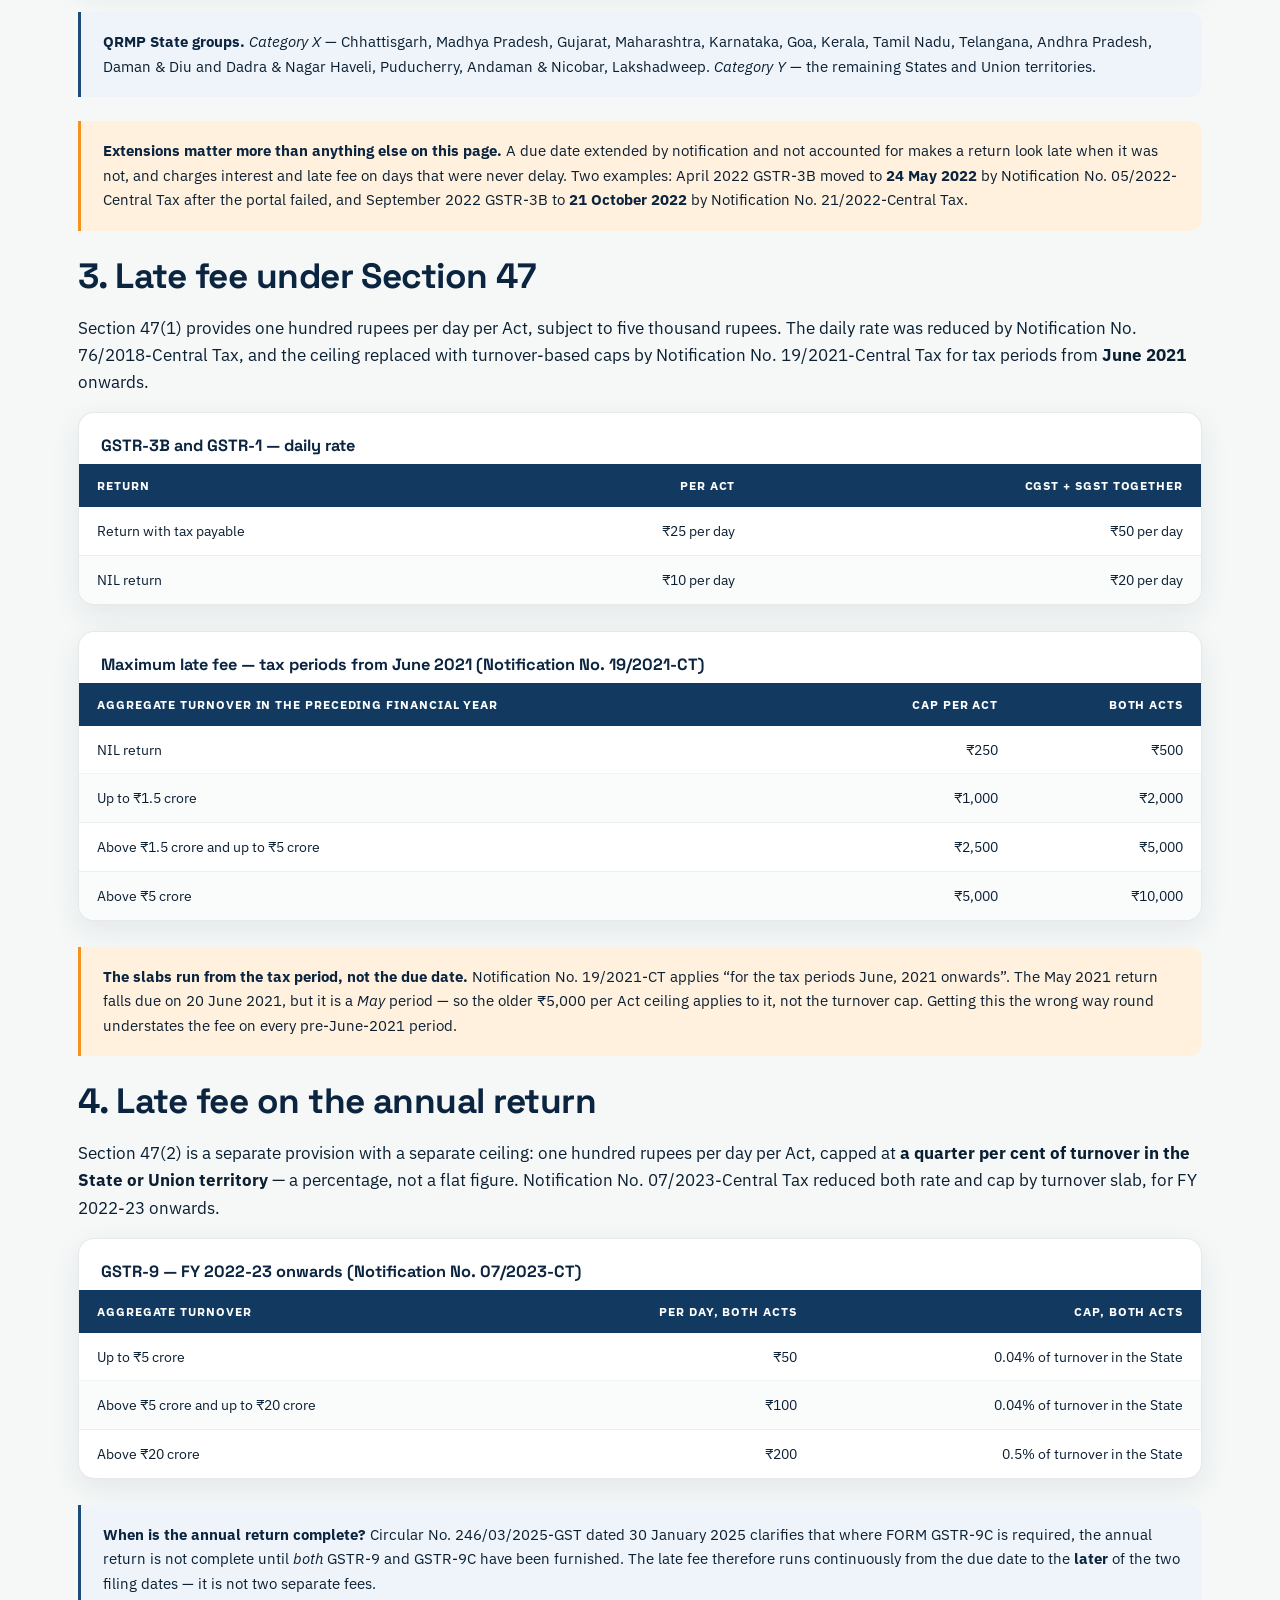
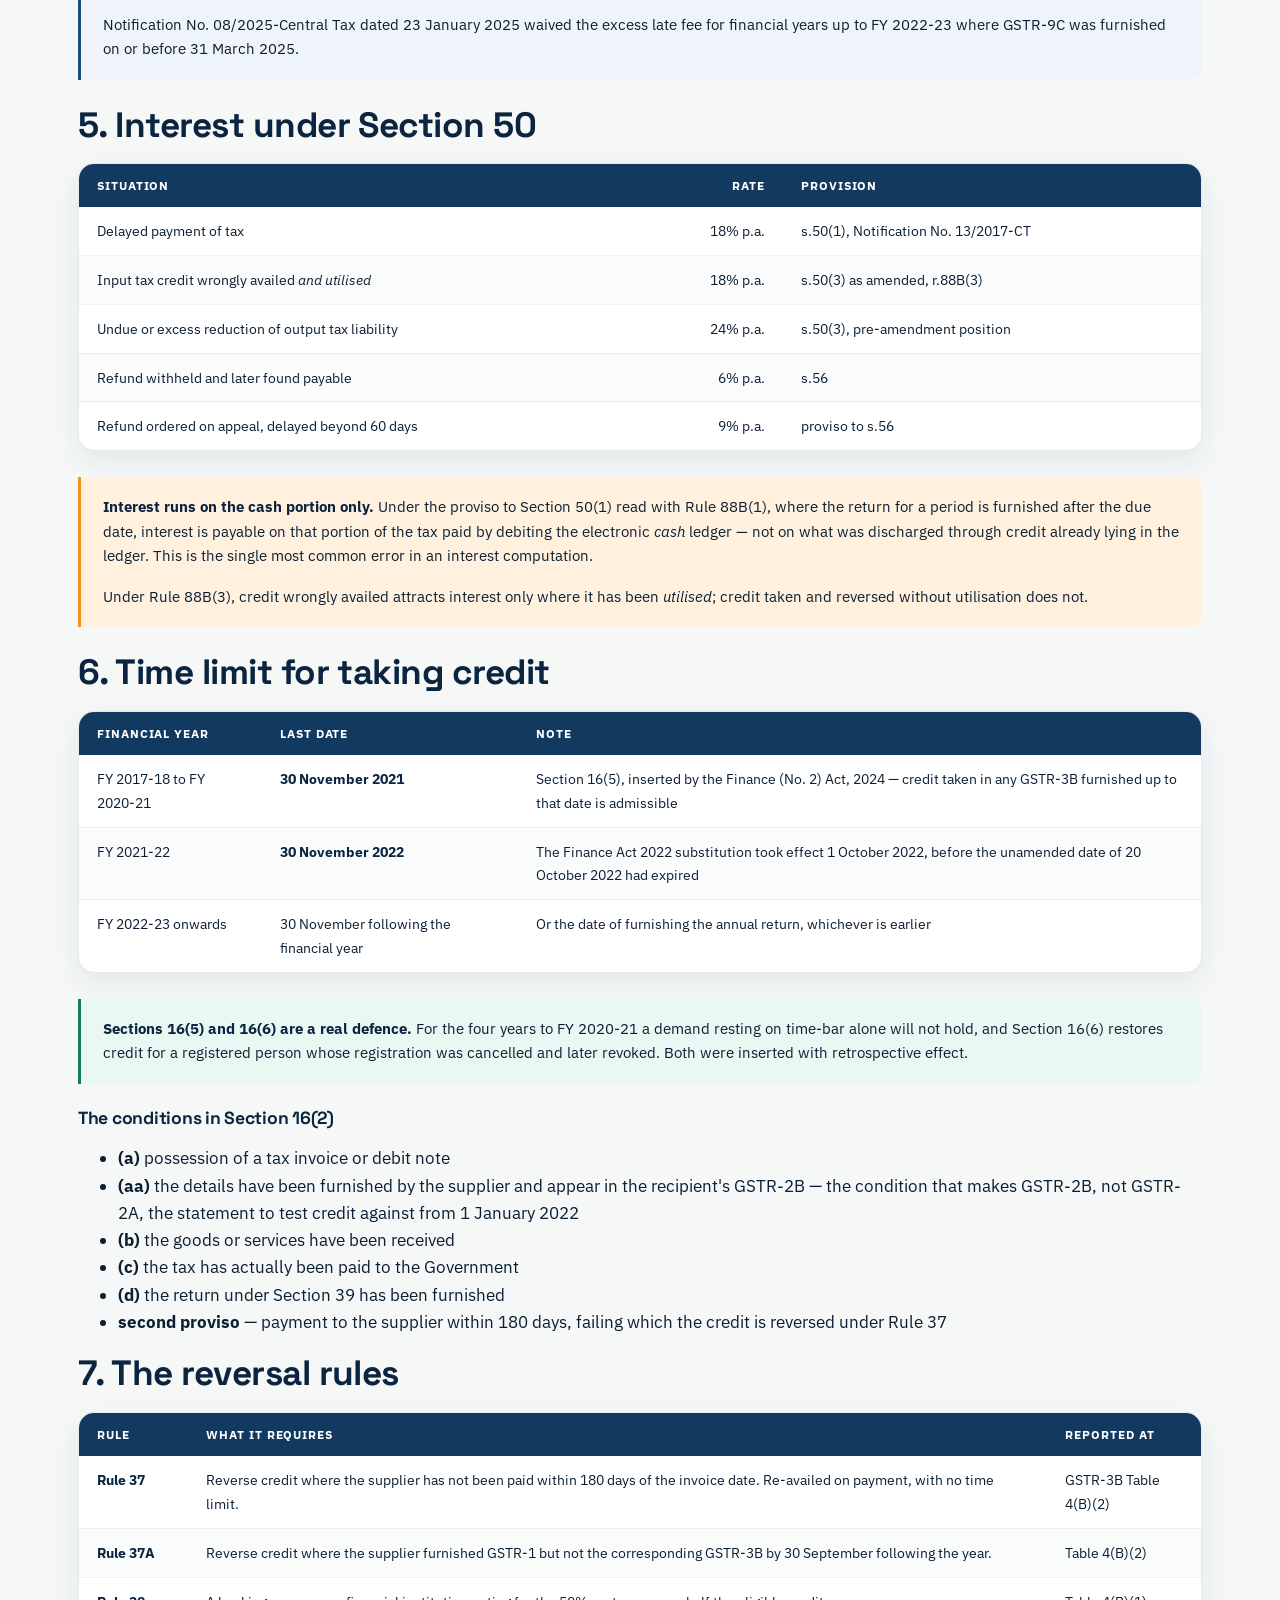
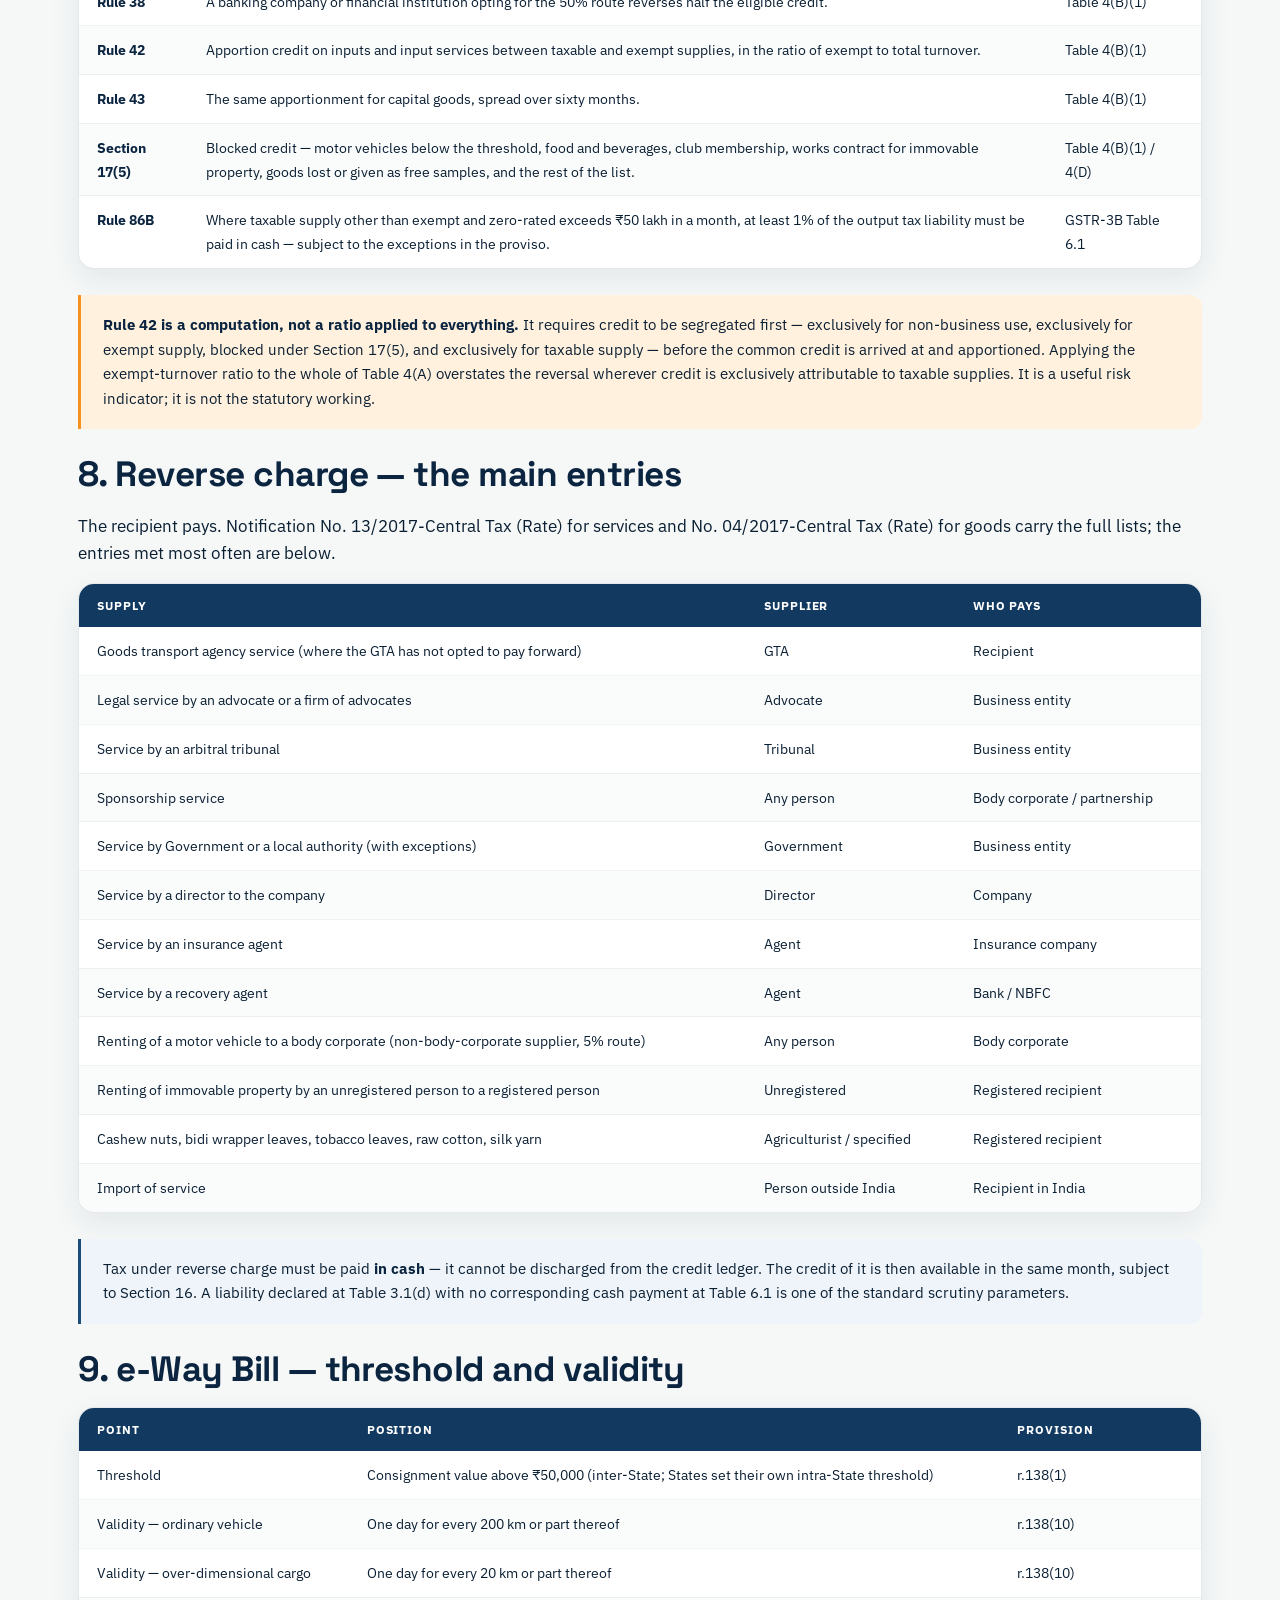
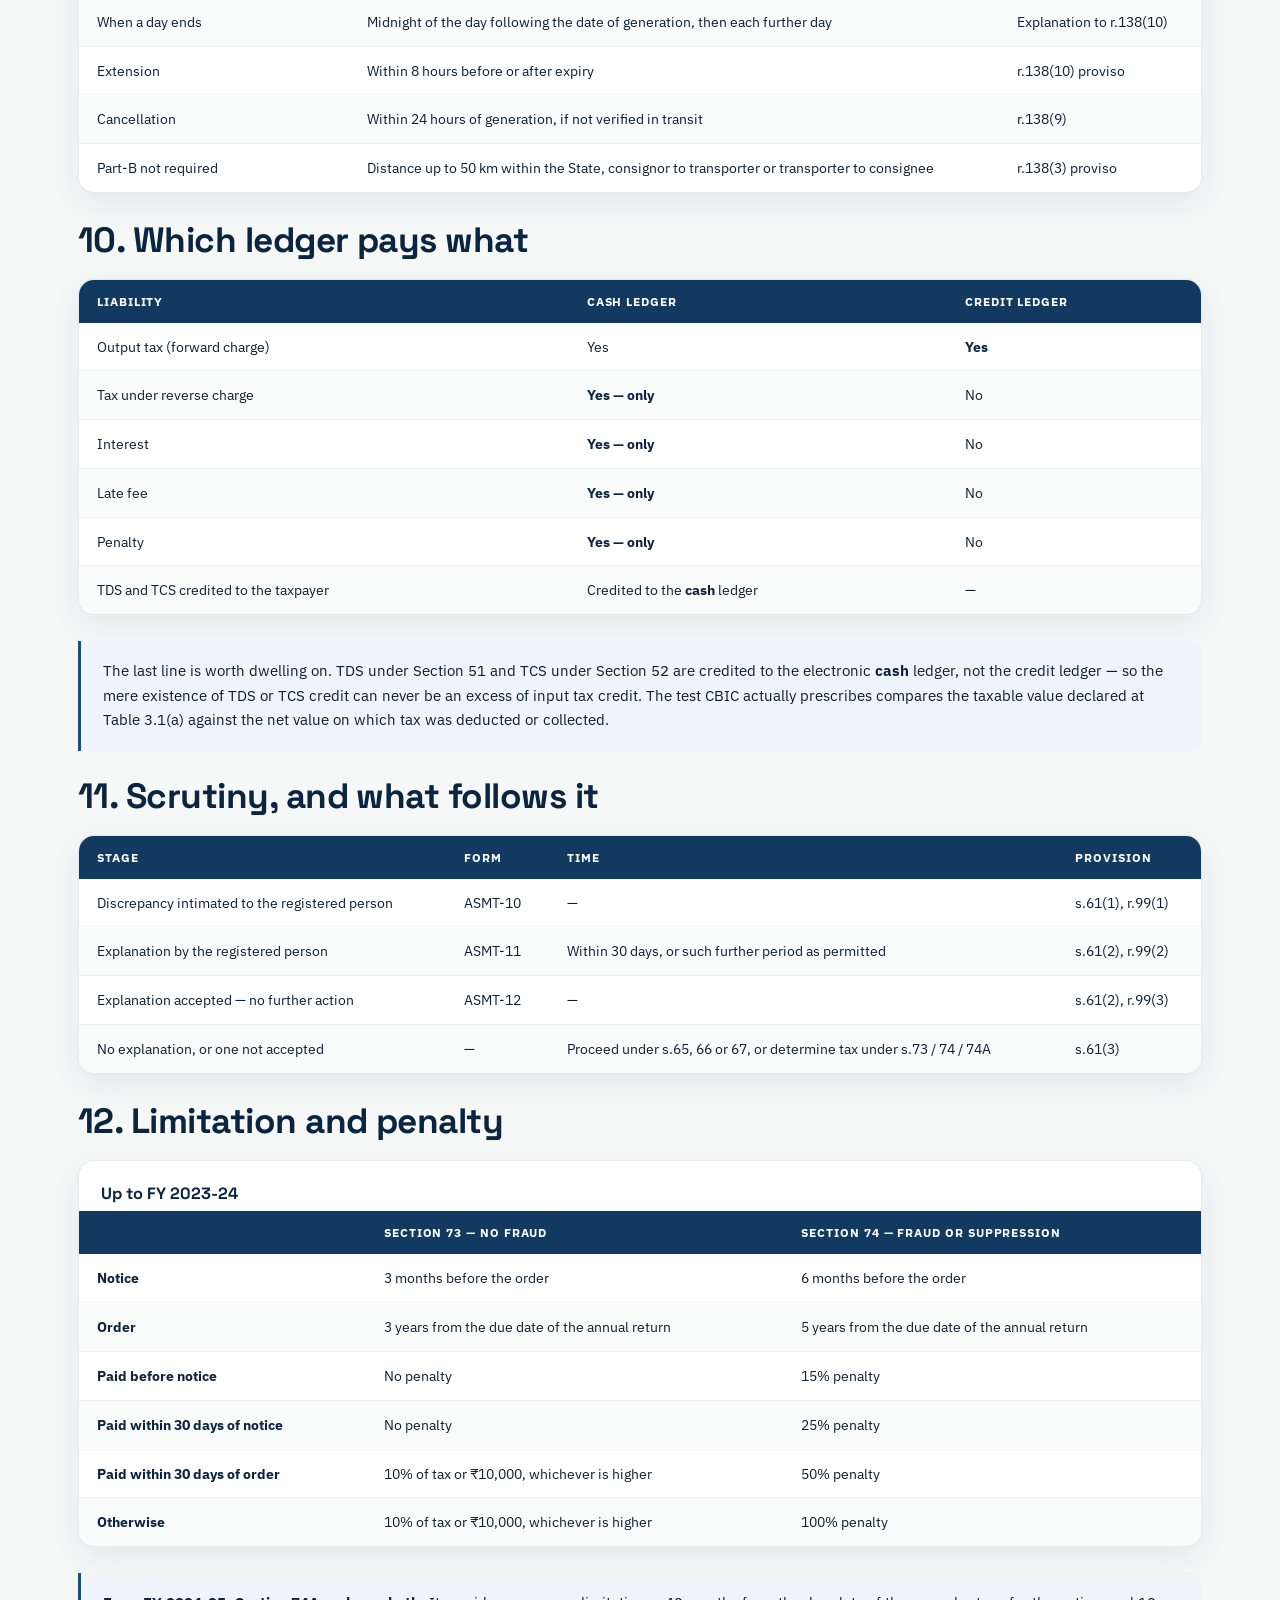
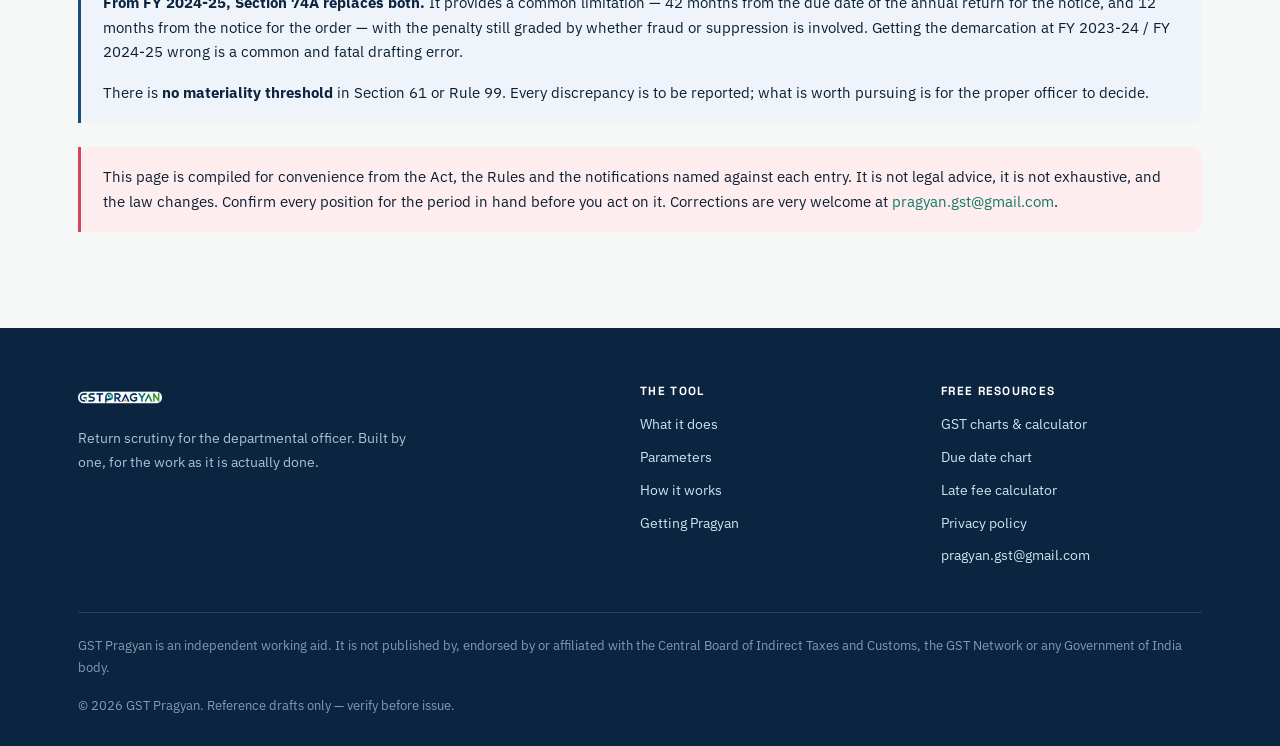
==== commit 0c9fa8e1: "Update compliance.html" ====
--- a/compliance.html
+++ b/compliance.html
@@ -36,7 +36,7 @@
 
 <div class="hero" style="padding:58px 0 62px">
   <div class="wrap">
-    <span class="eyebrow">Free reference</span>
+    <span class="eyebrow"> reference</span>
     <h1 style="max-width:20ch">GST charts, and a calculator that does the arithmetic.</h1>
     <p class="lede">
       The figures reached for most often, in one place, each with the provision or
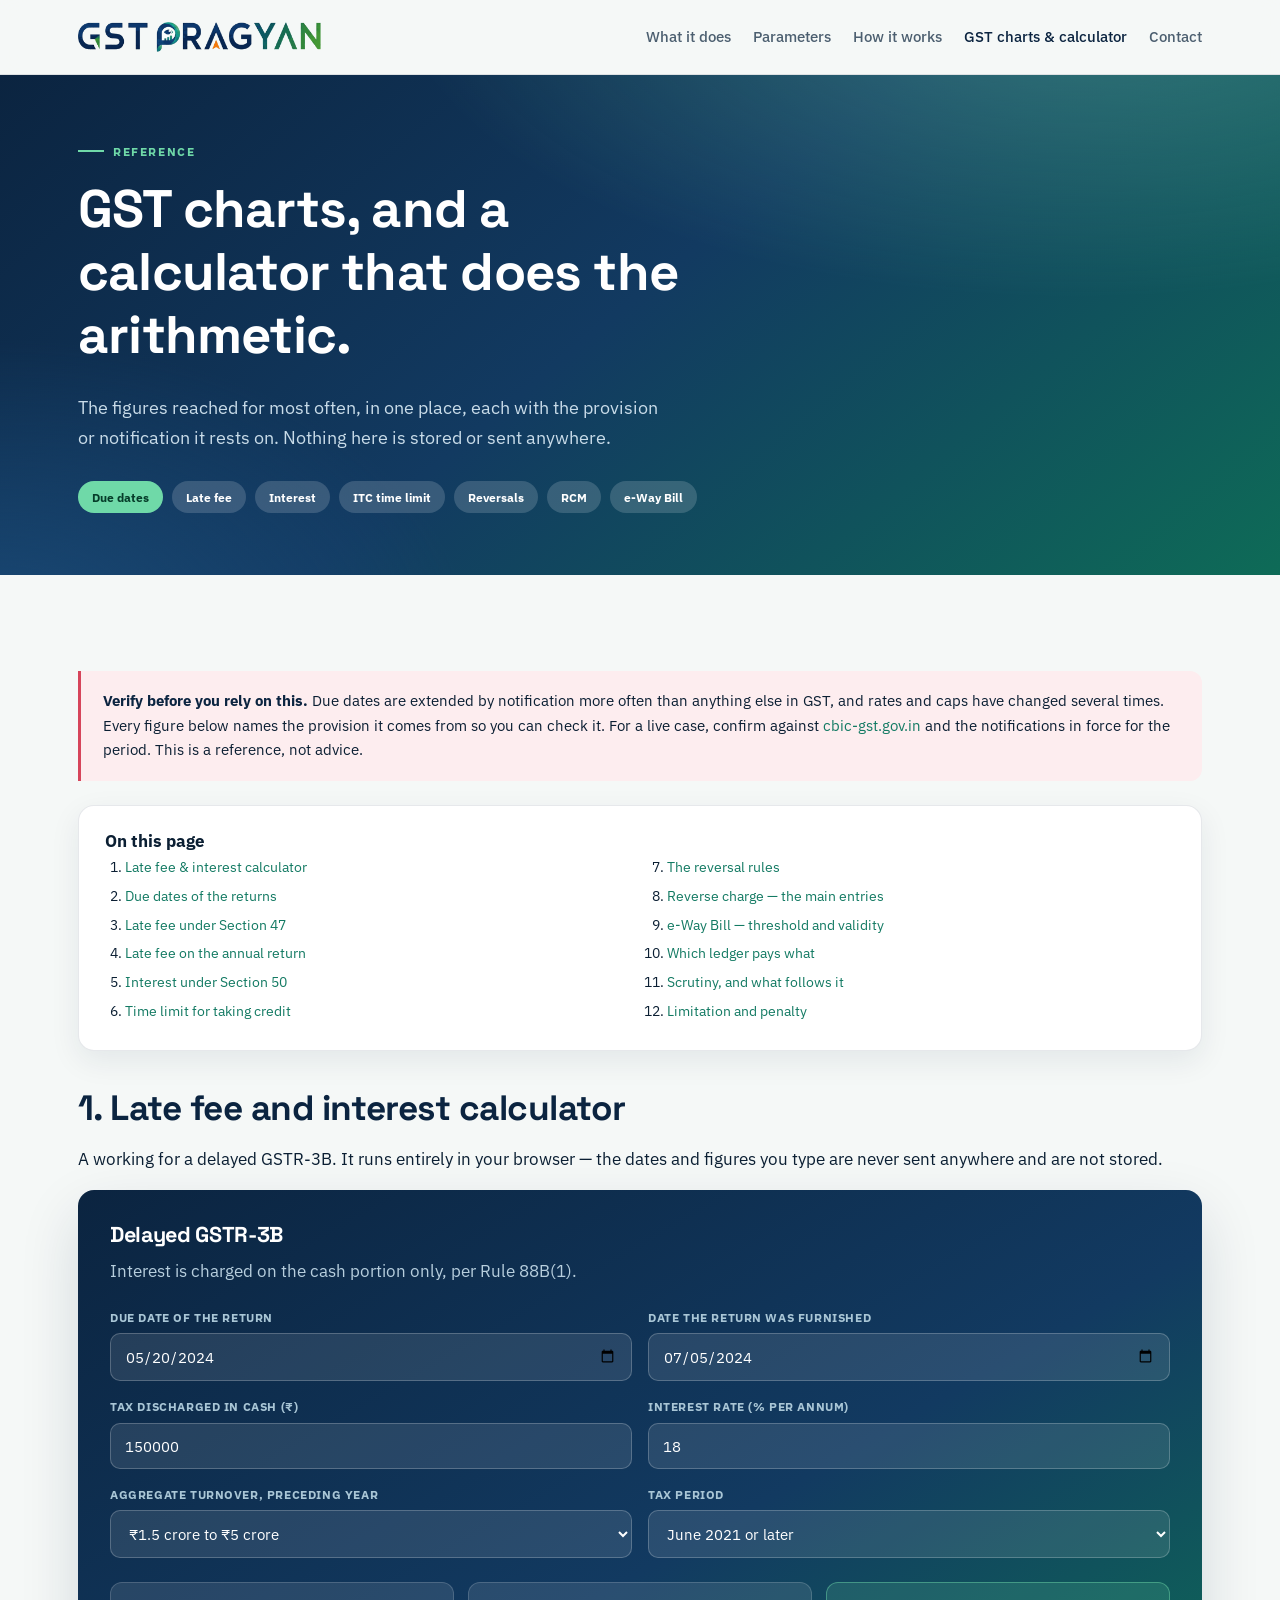
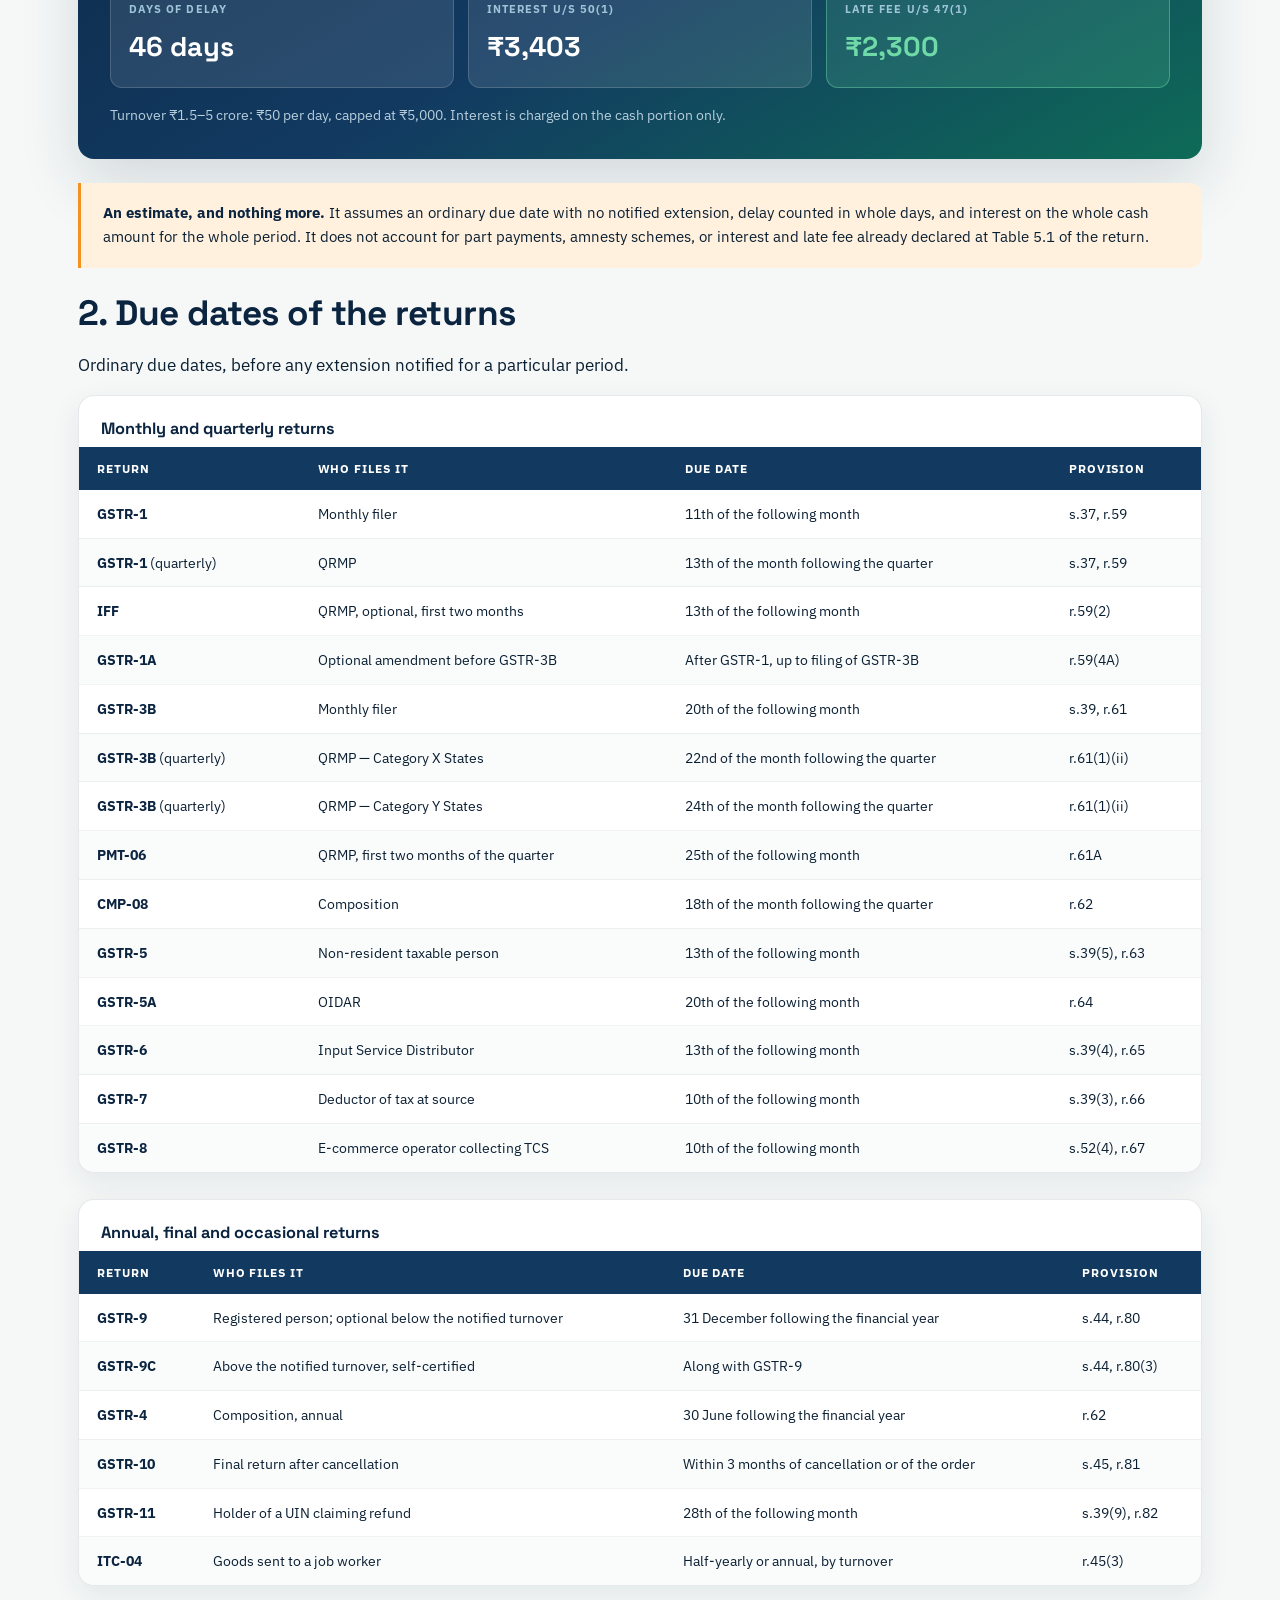
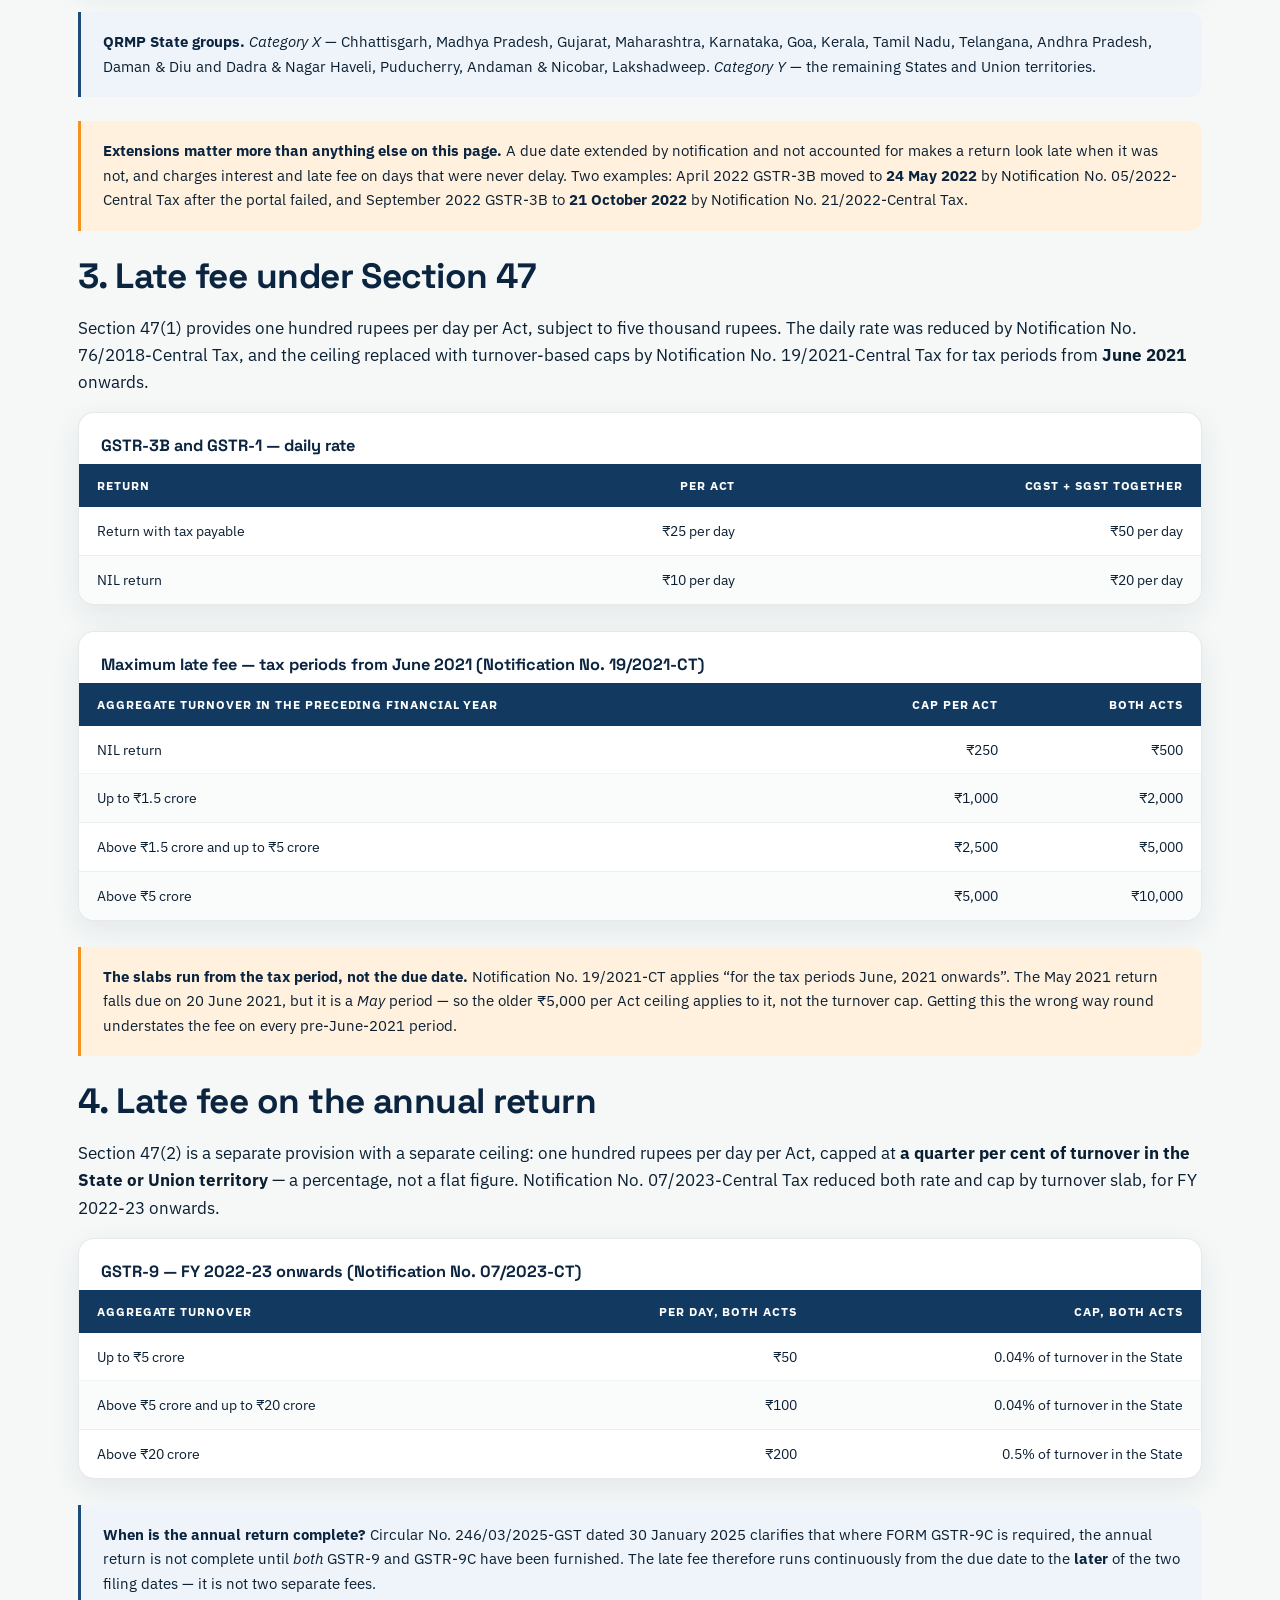
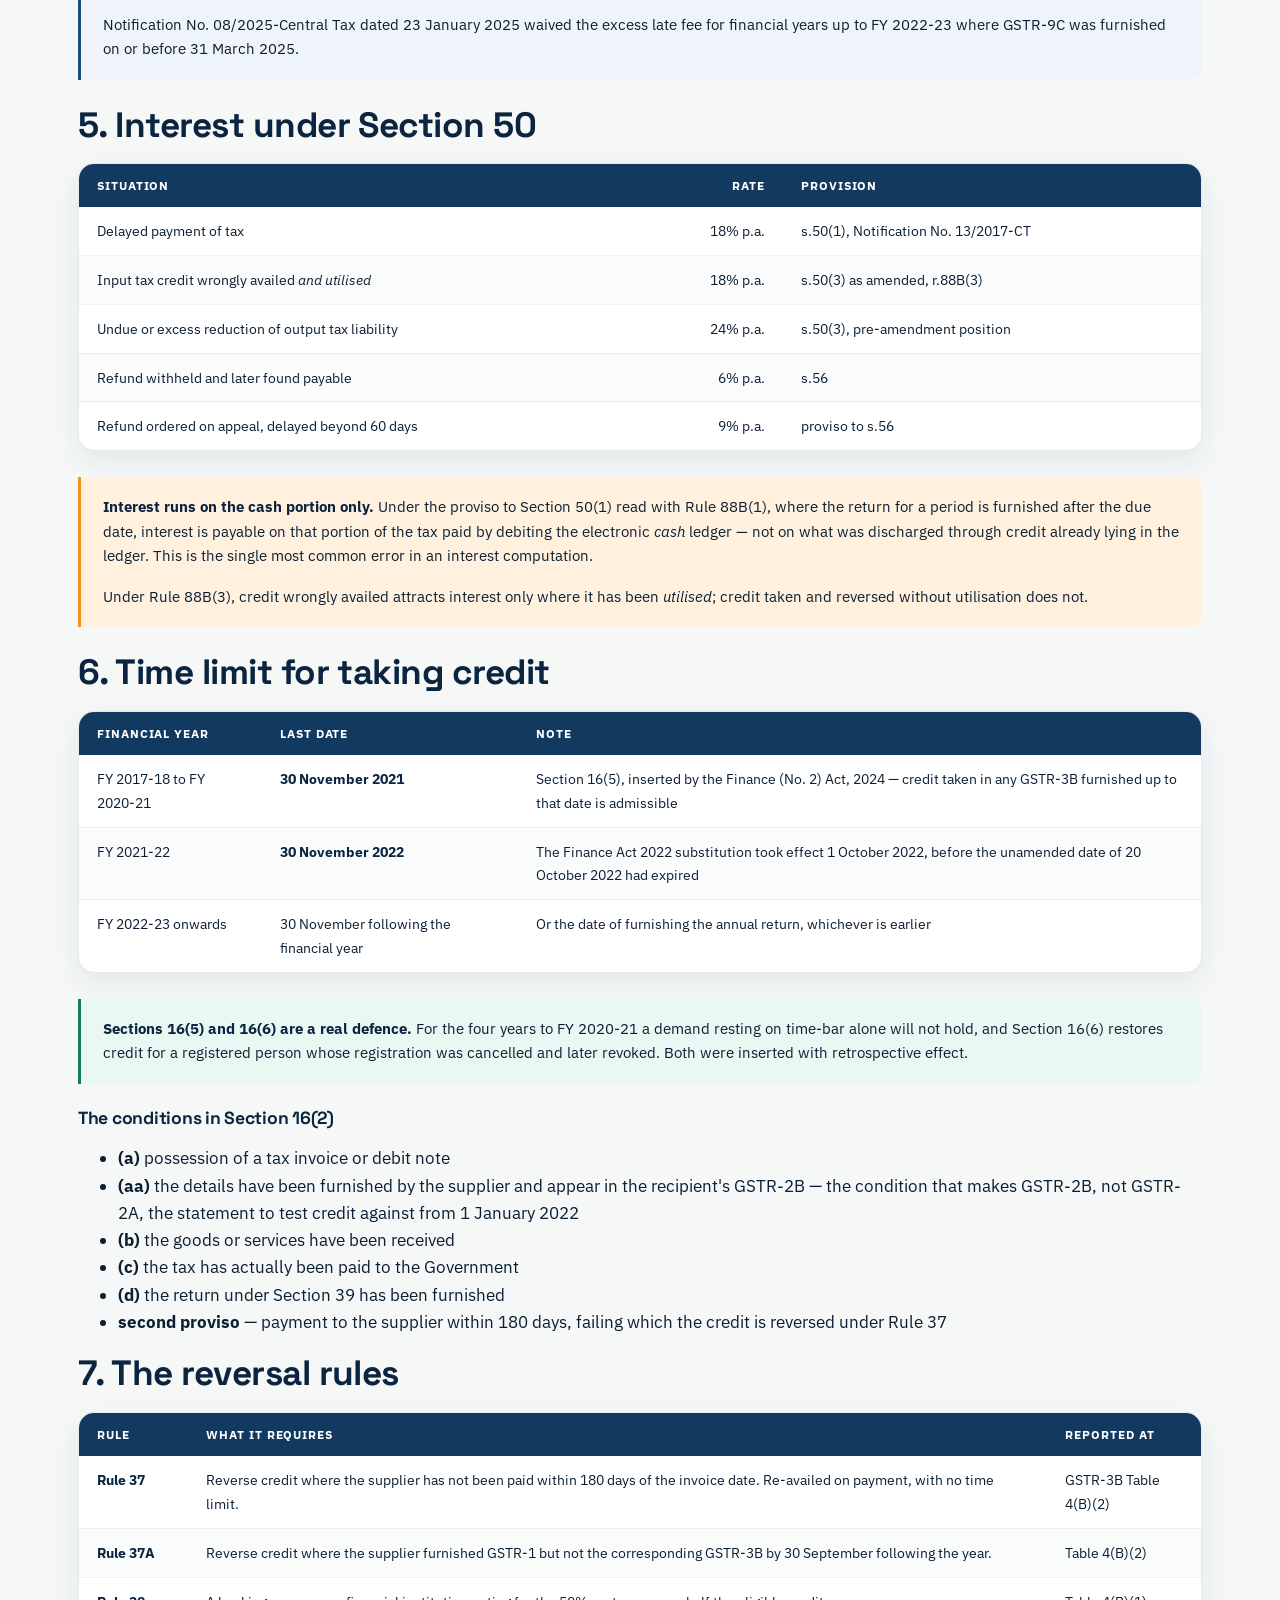
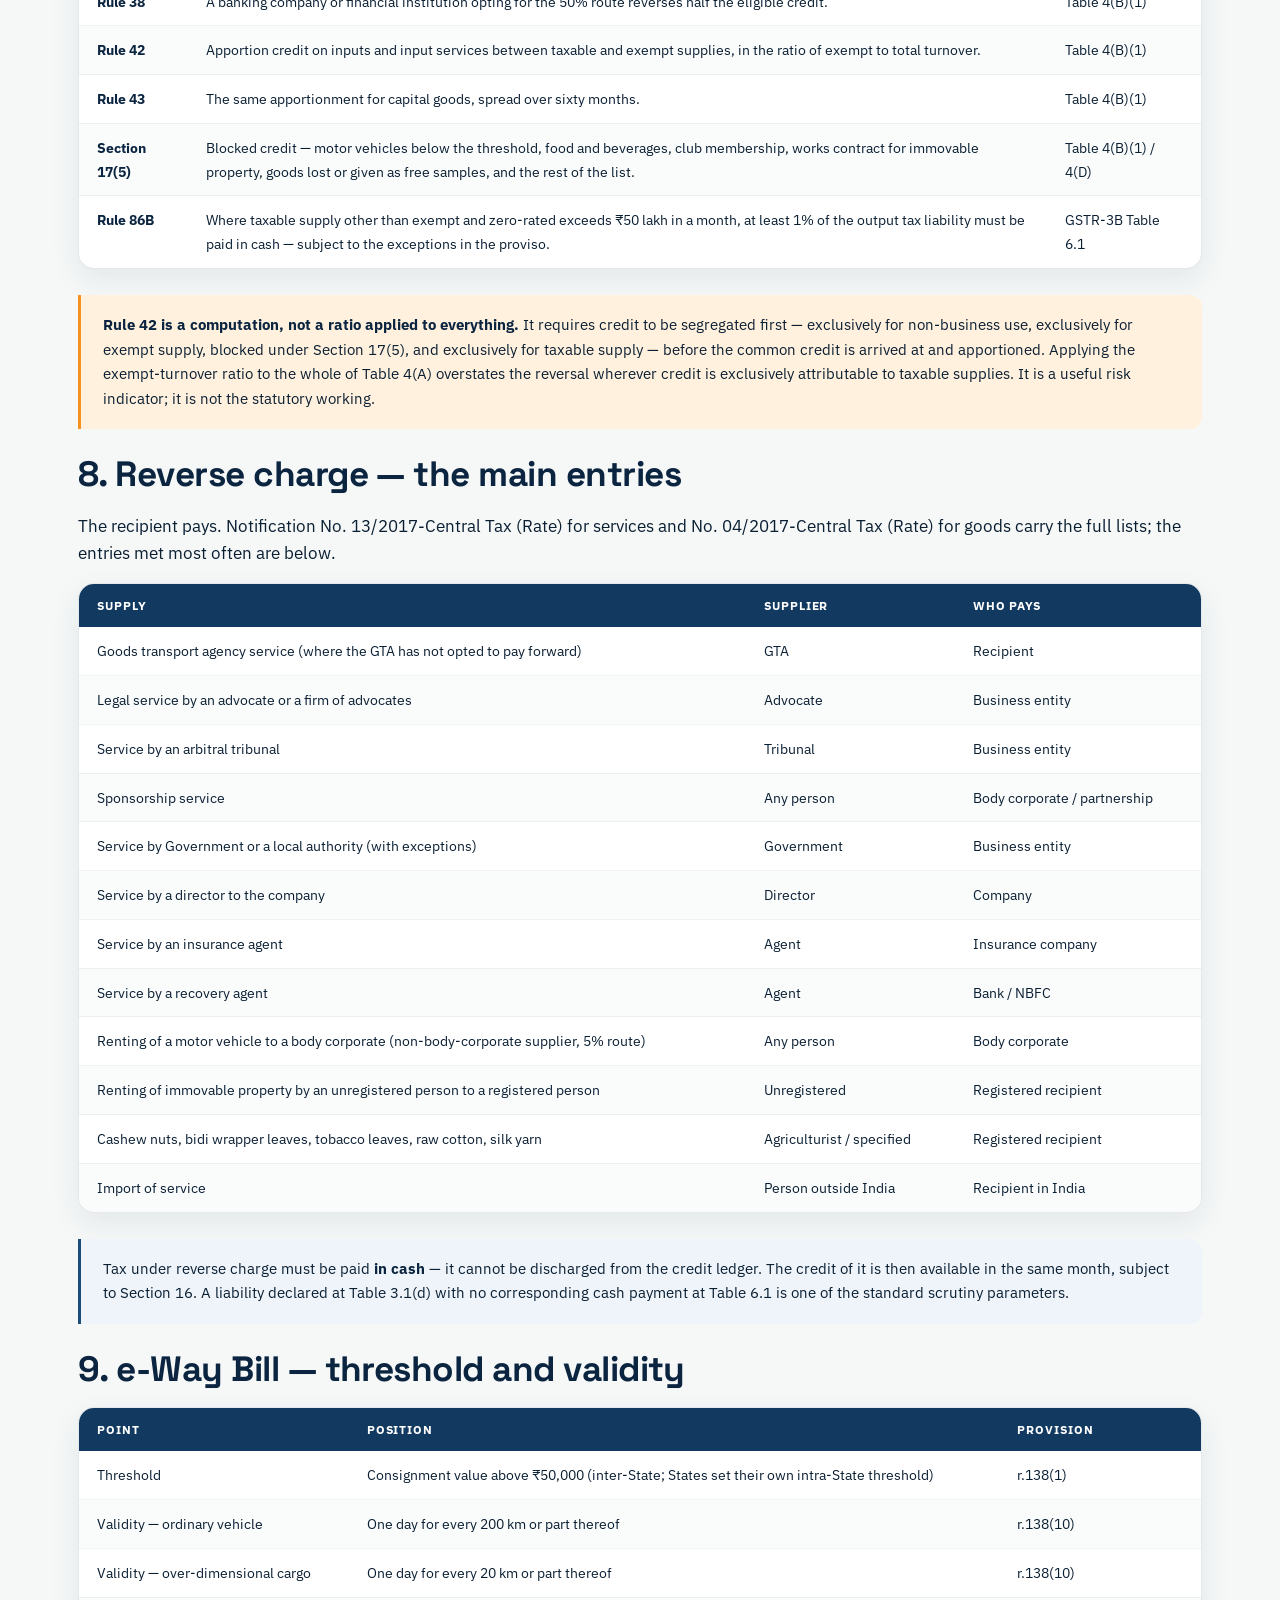
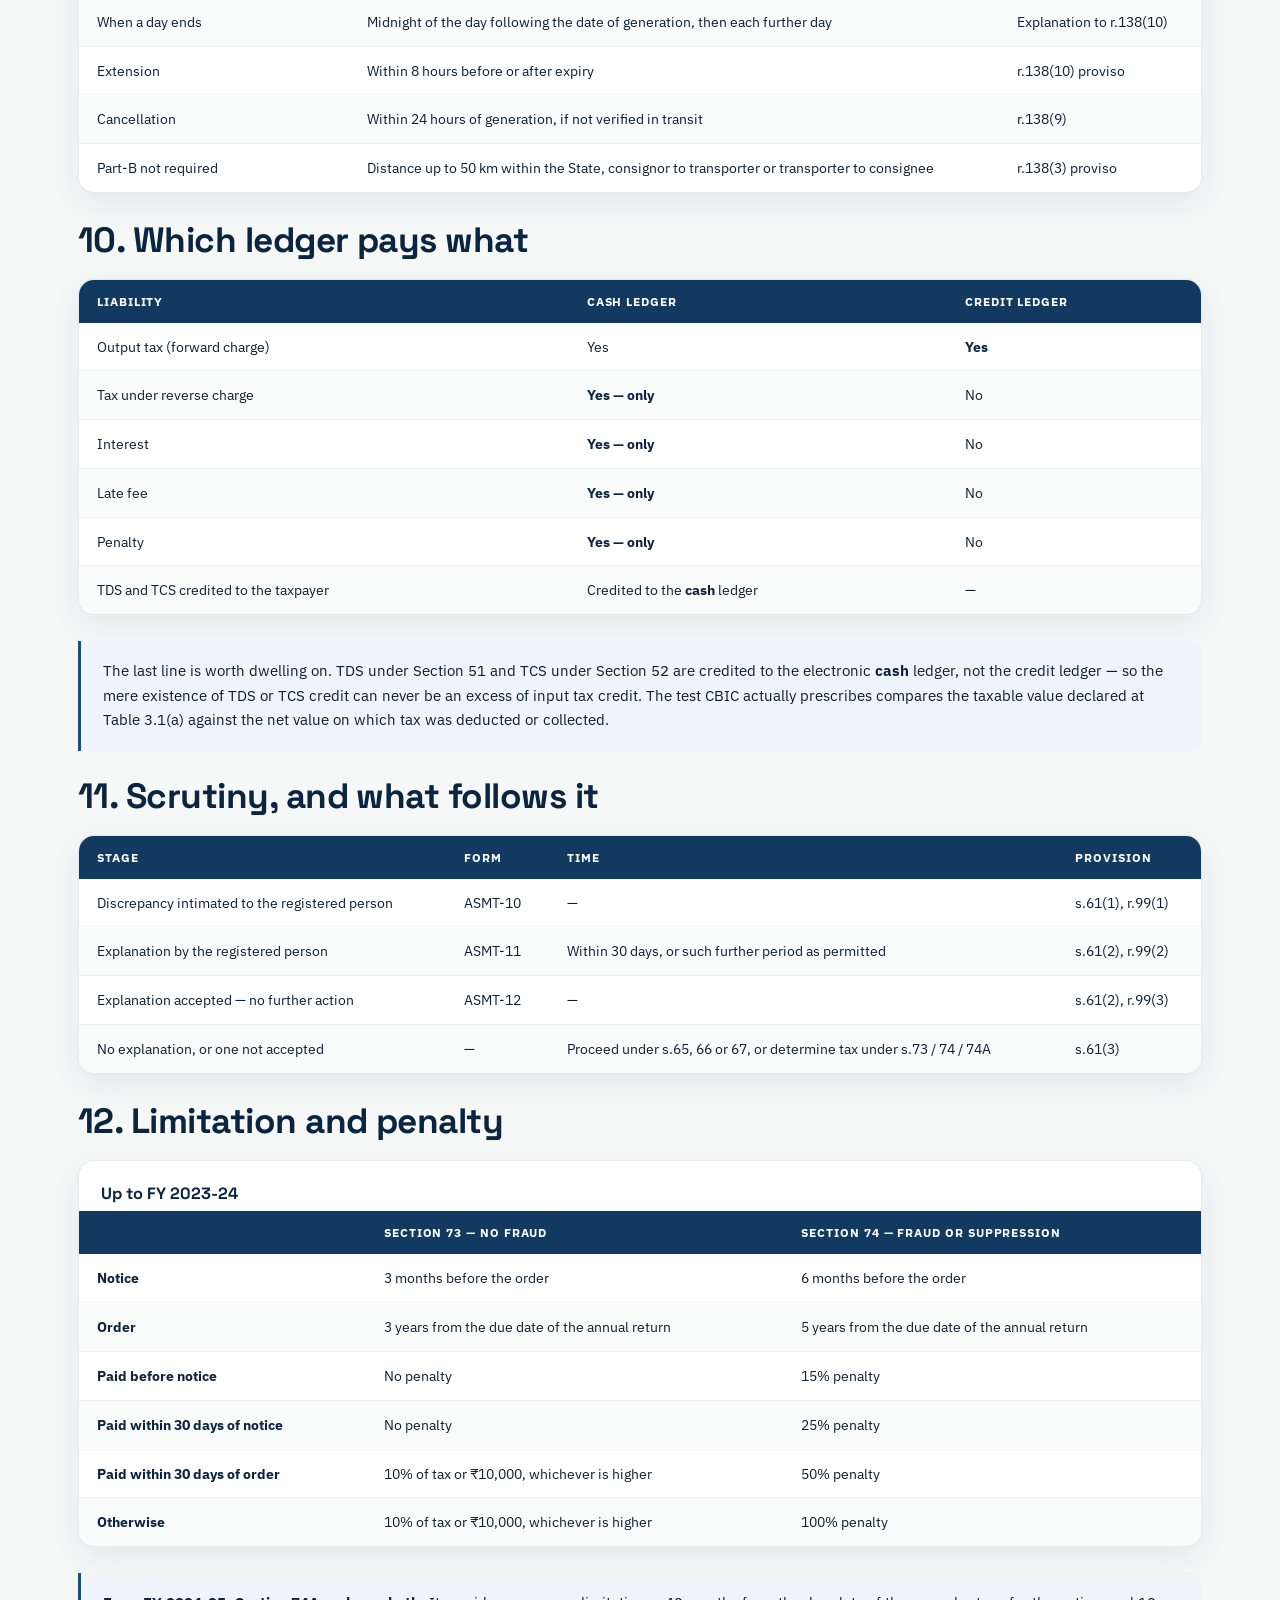
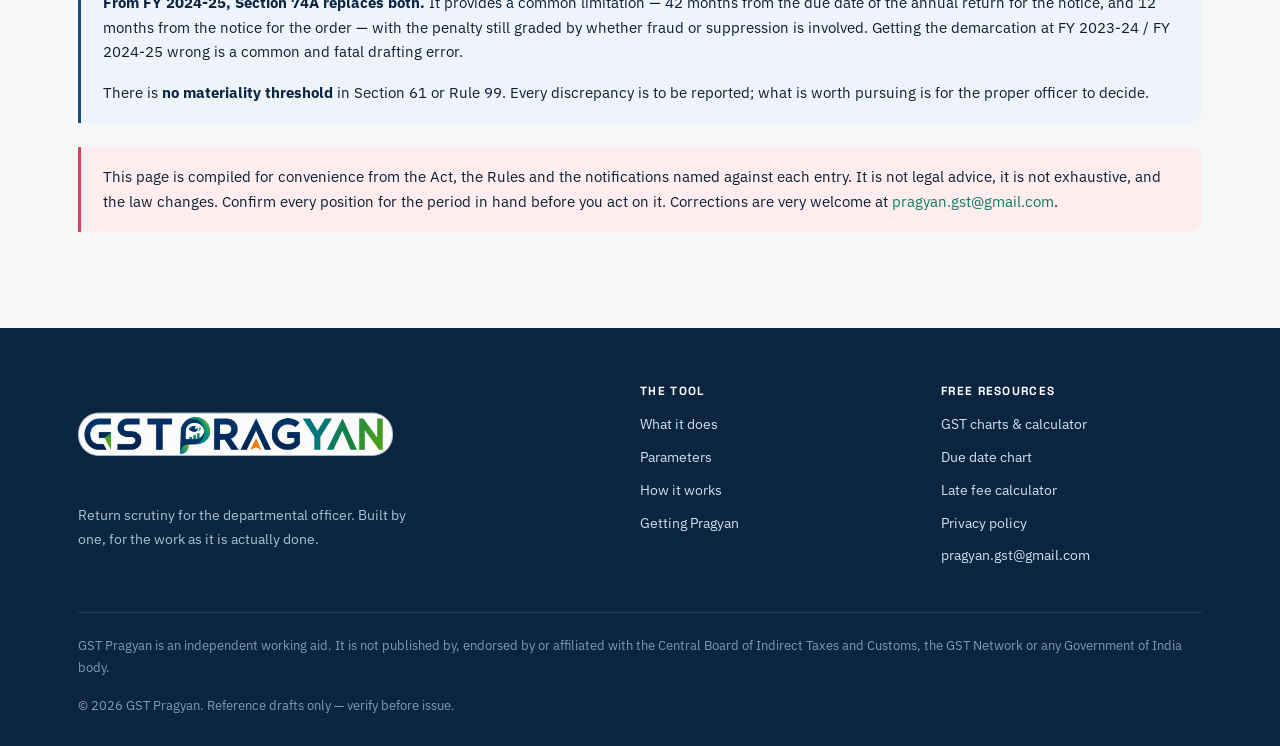
==== commit 37ed09cf: "Update compliance.html" ====
--- a/compliance.html
+++ b/compliance.html
@@ -506,7 +506,7 @@
     <div class="cols">
       <div>
         <a class="brand" href="index.html">
-          <img src="wordmark-light.png" alt="GST Pragyan" width="210" height="26" class="wm">
+          <img src="wordmark-light.png" alt="GST Pragyan" style="width: 315px; height: auto; max-width: 100%;" class="wm">
         </a>
         <p style="margin-top:14px;max-width:44ch">
           Return scrutiny for the departmental officer. Built by one, for the work as it is
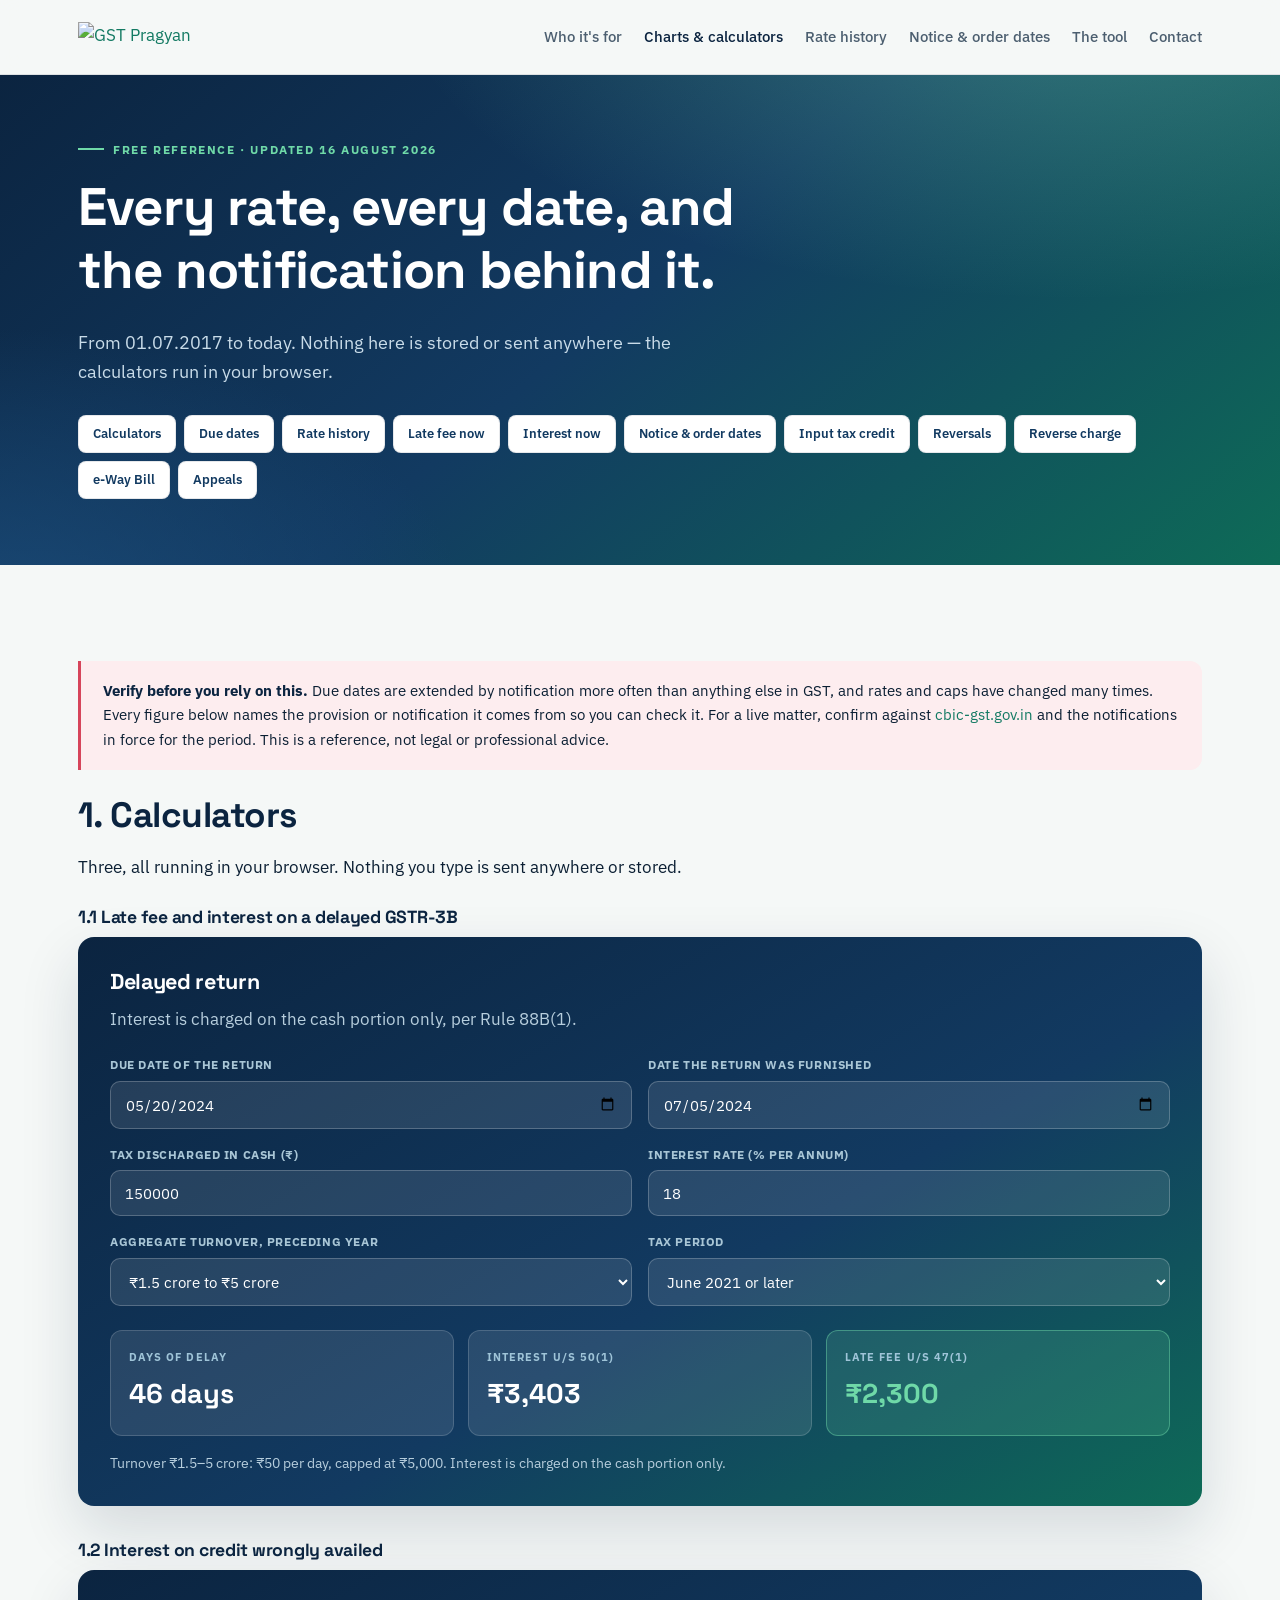
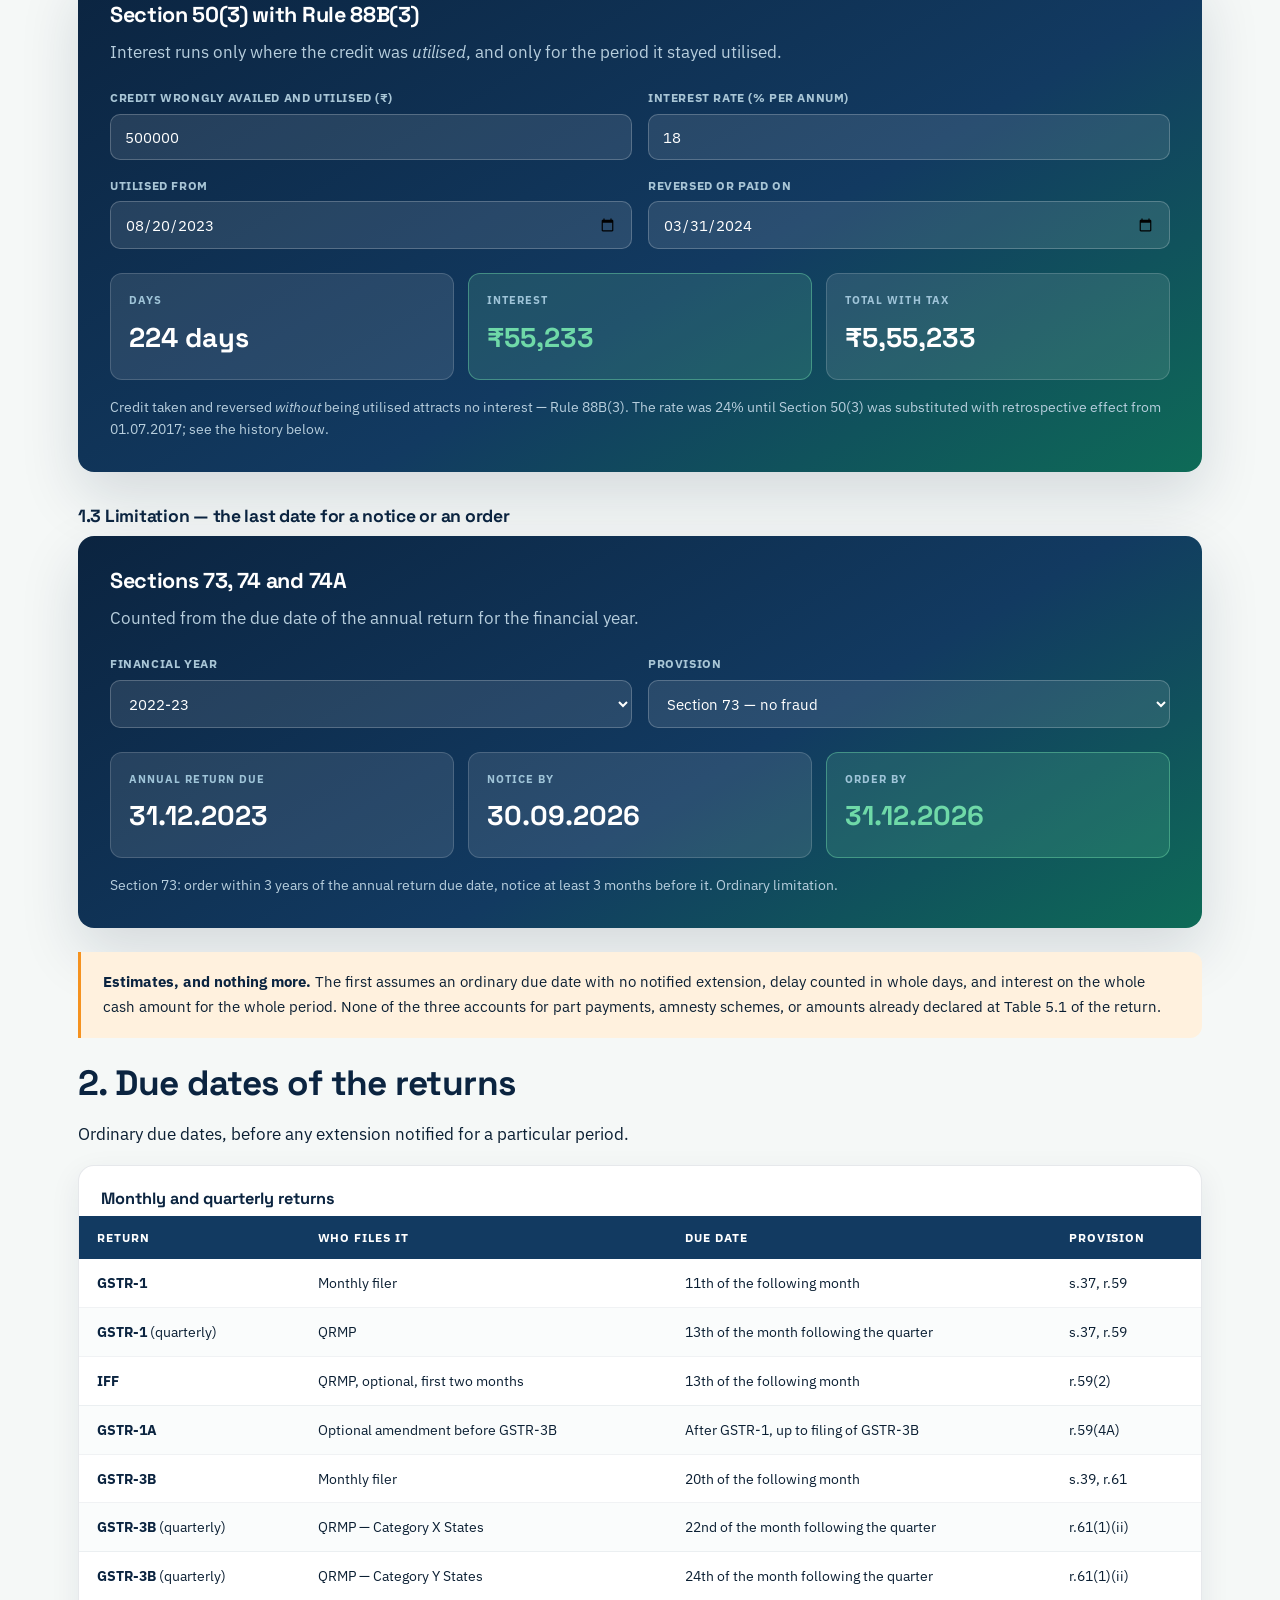
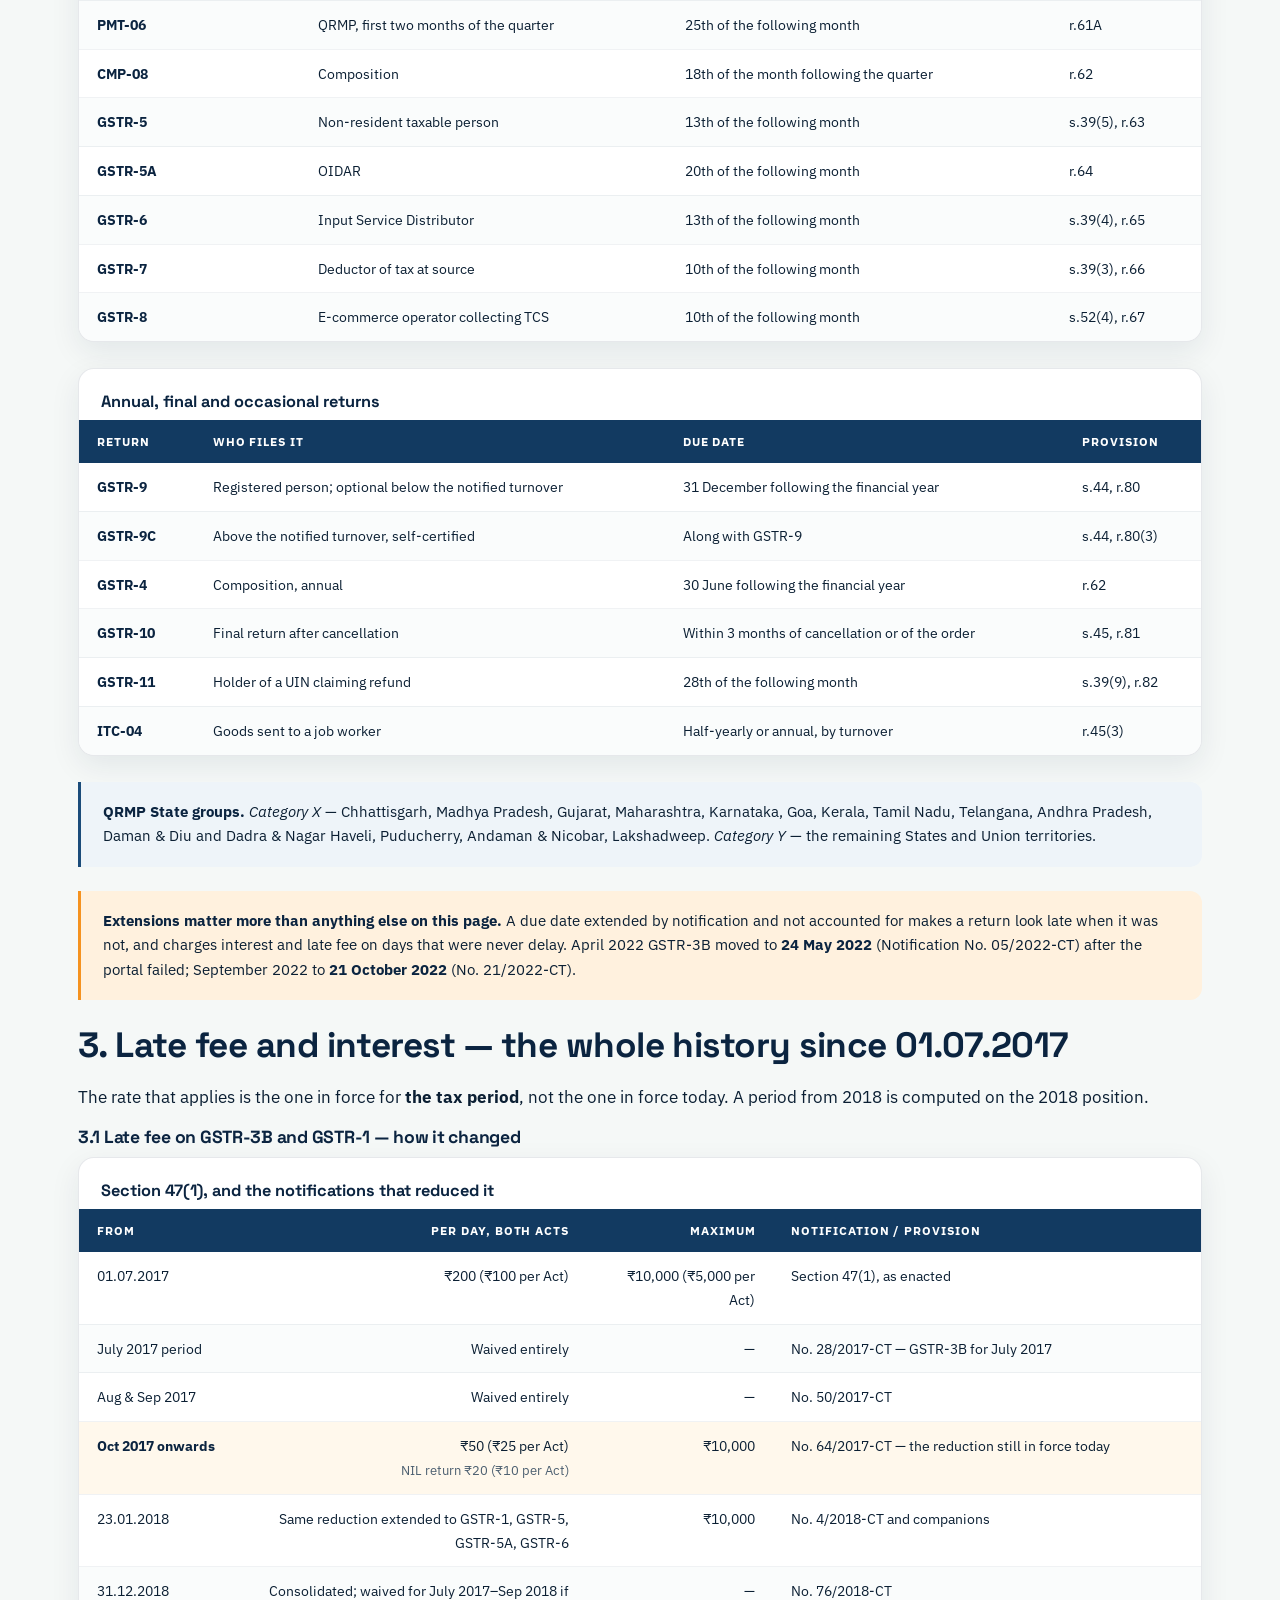
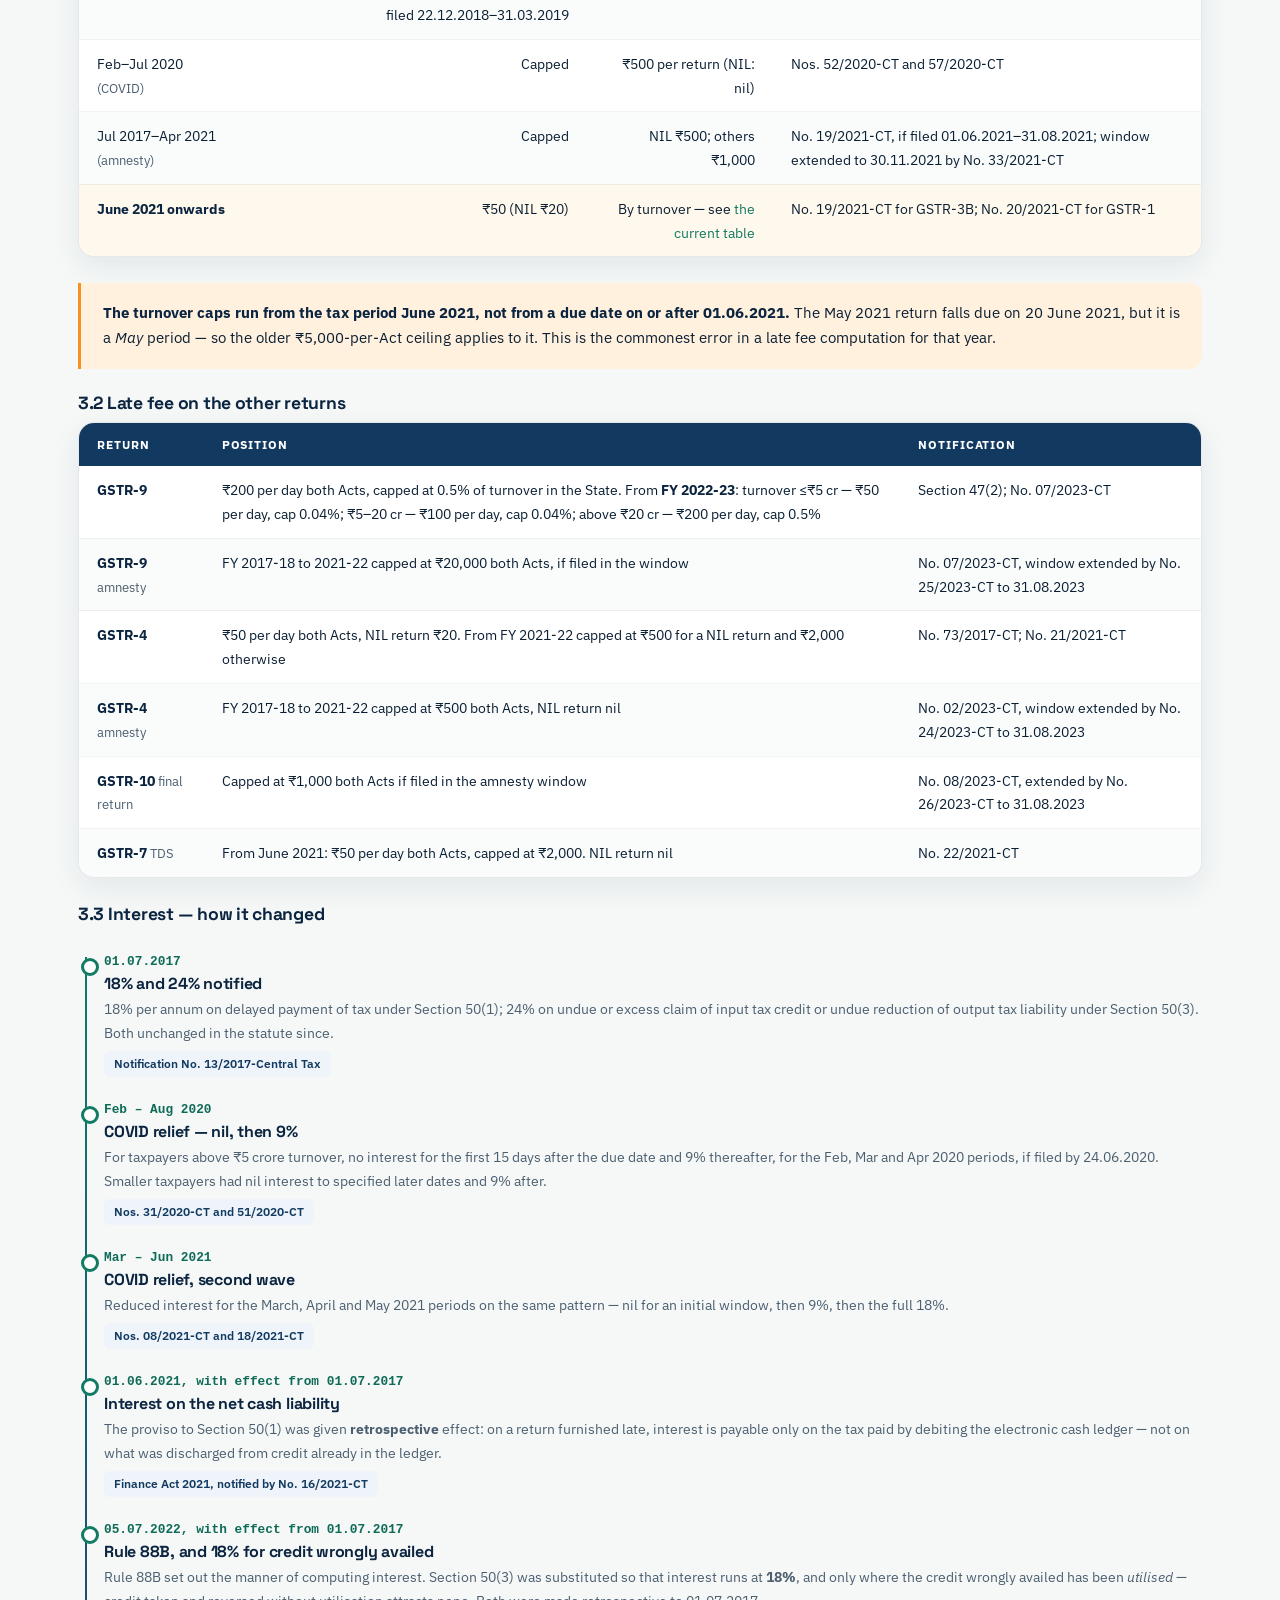
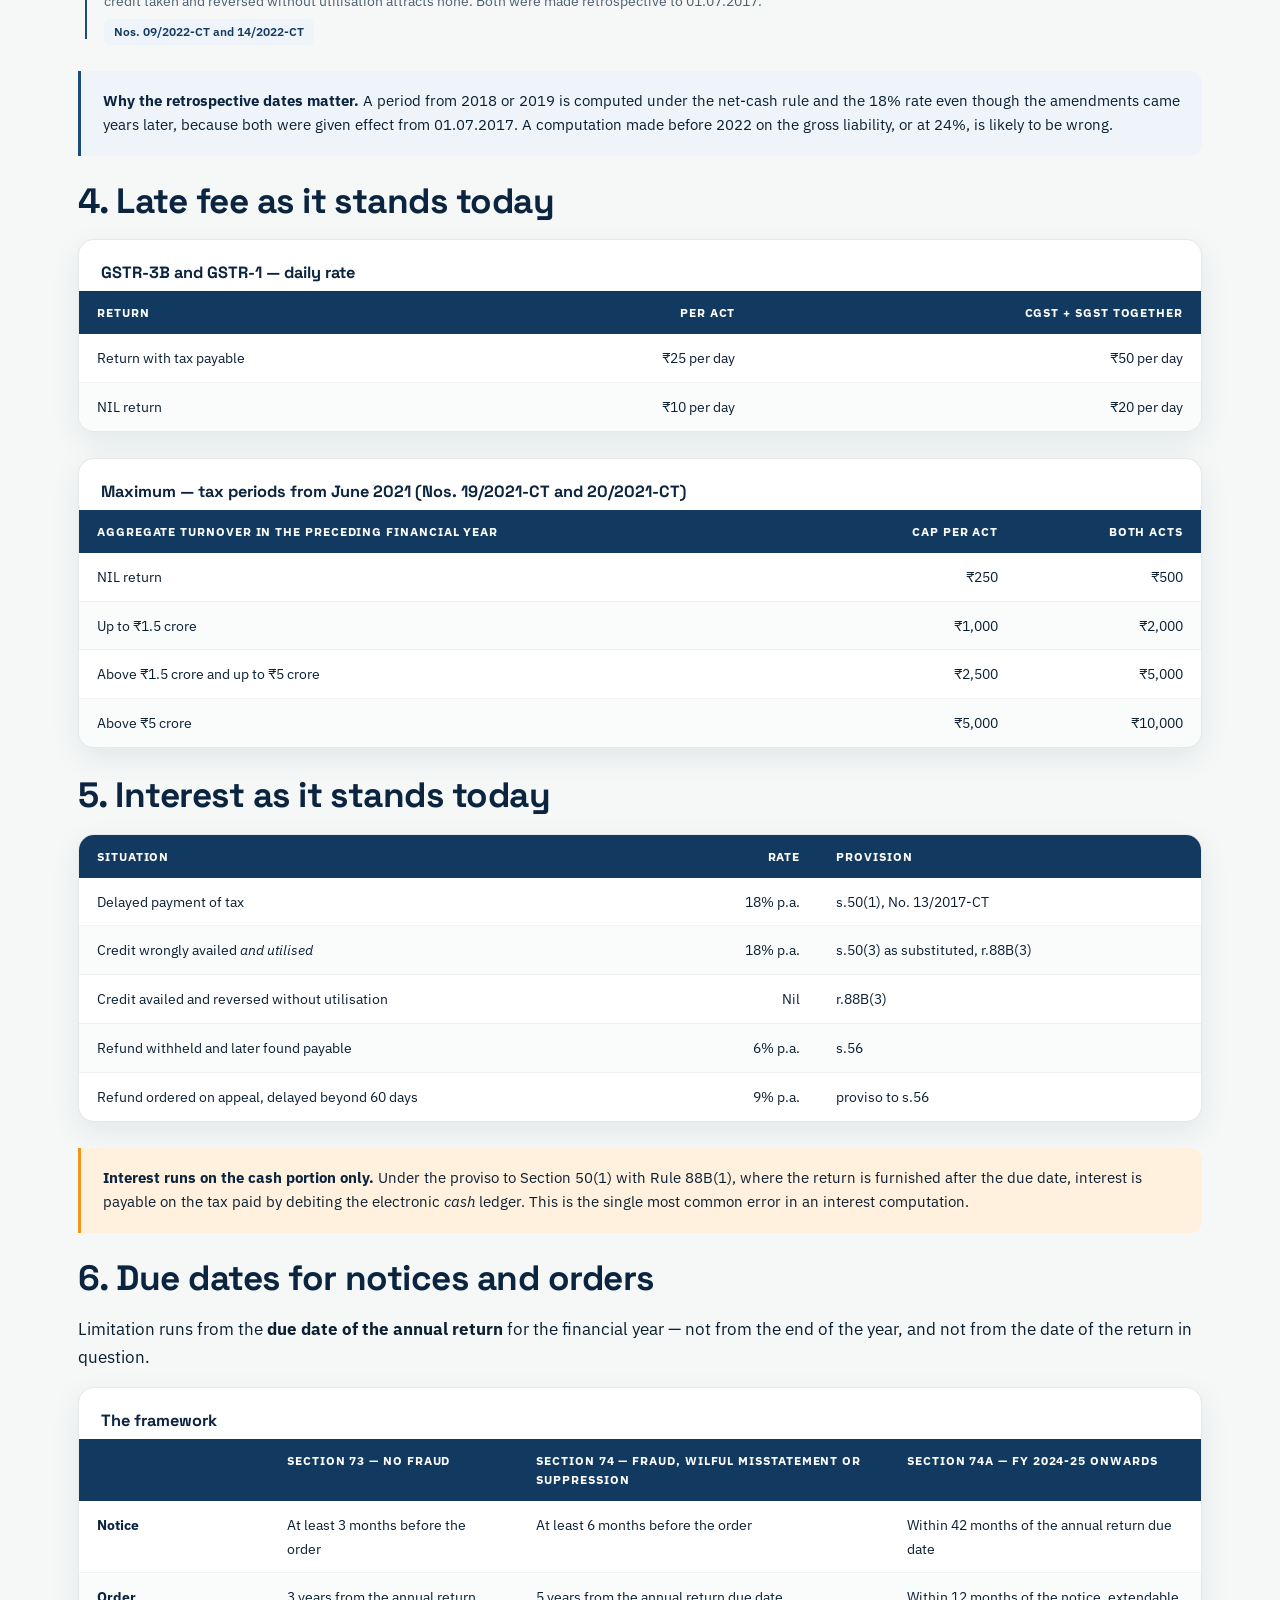
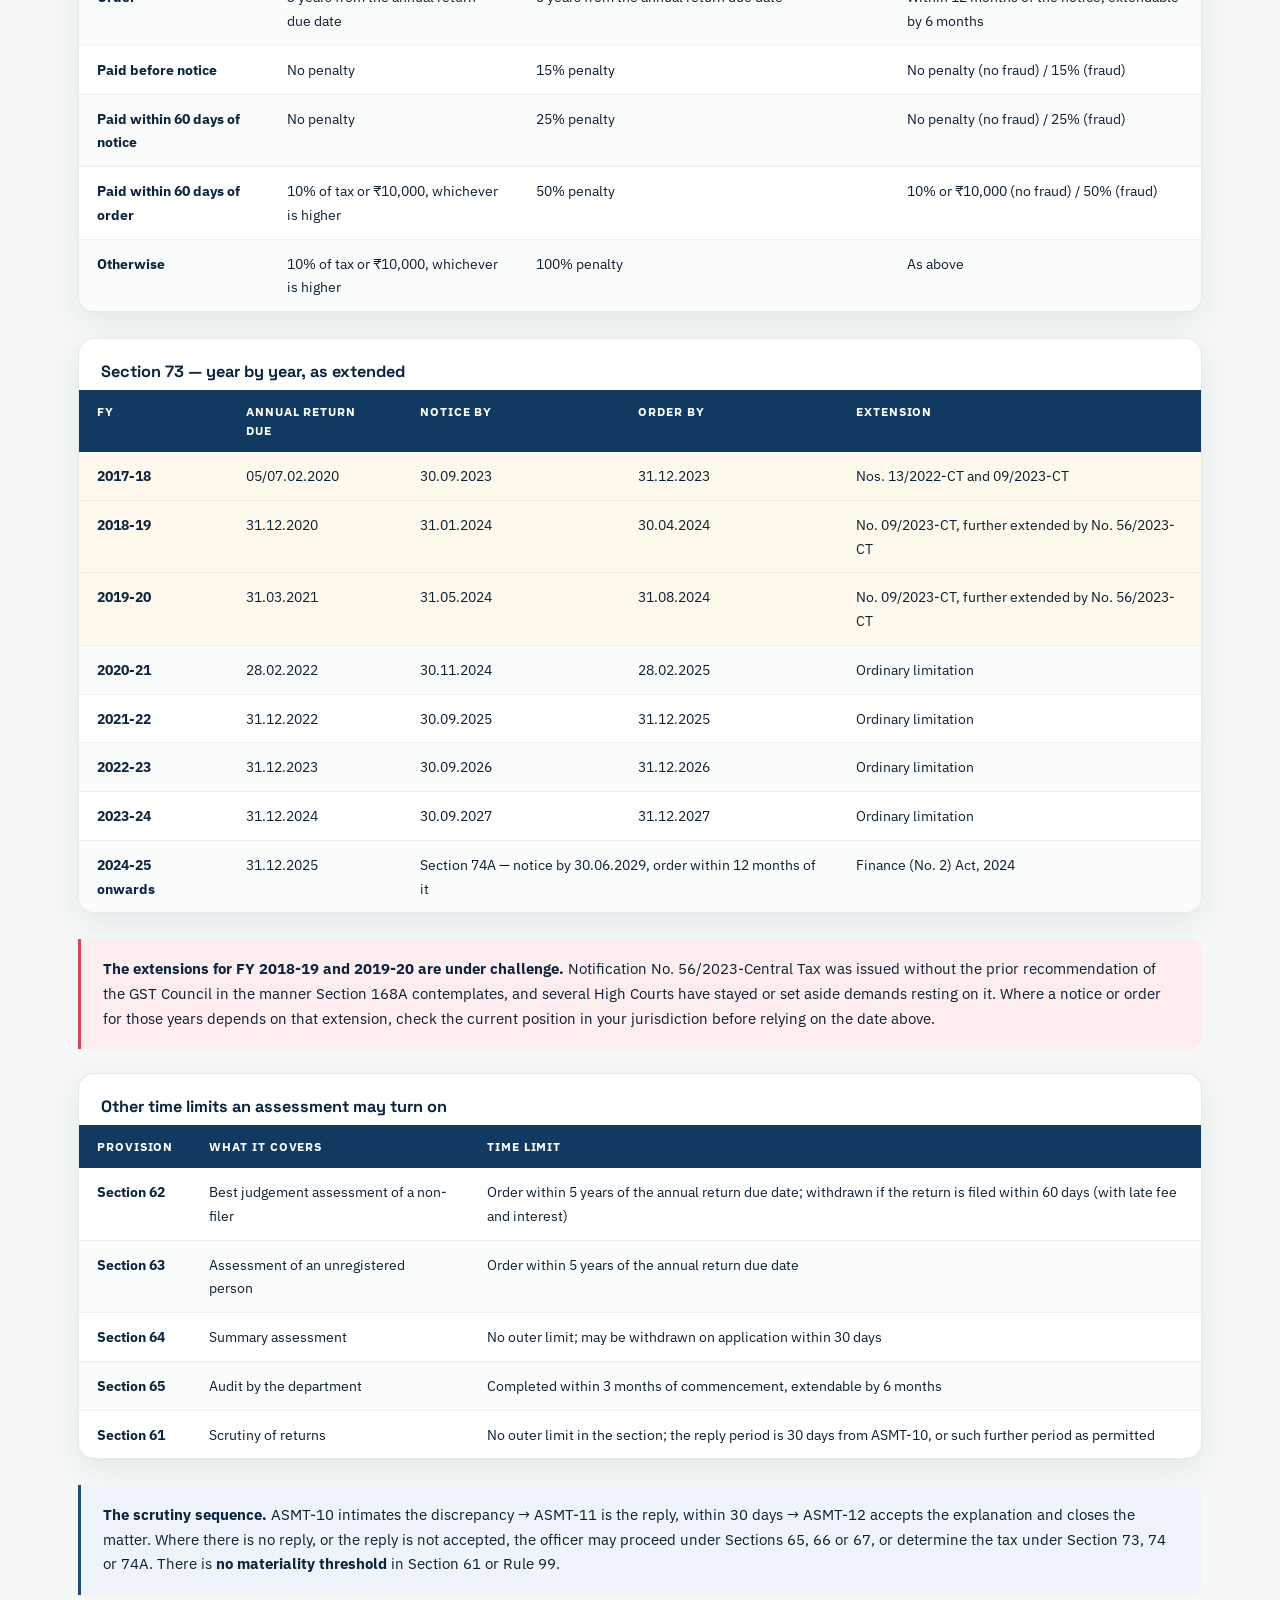
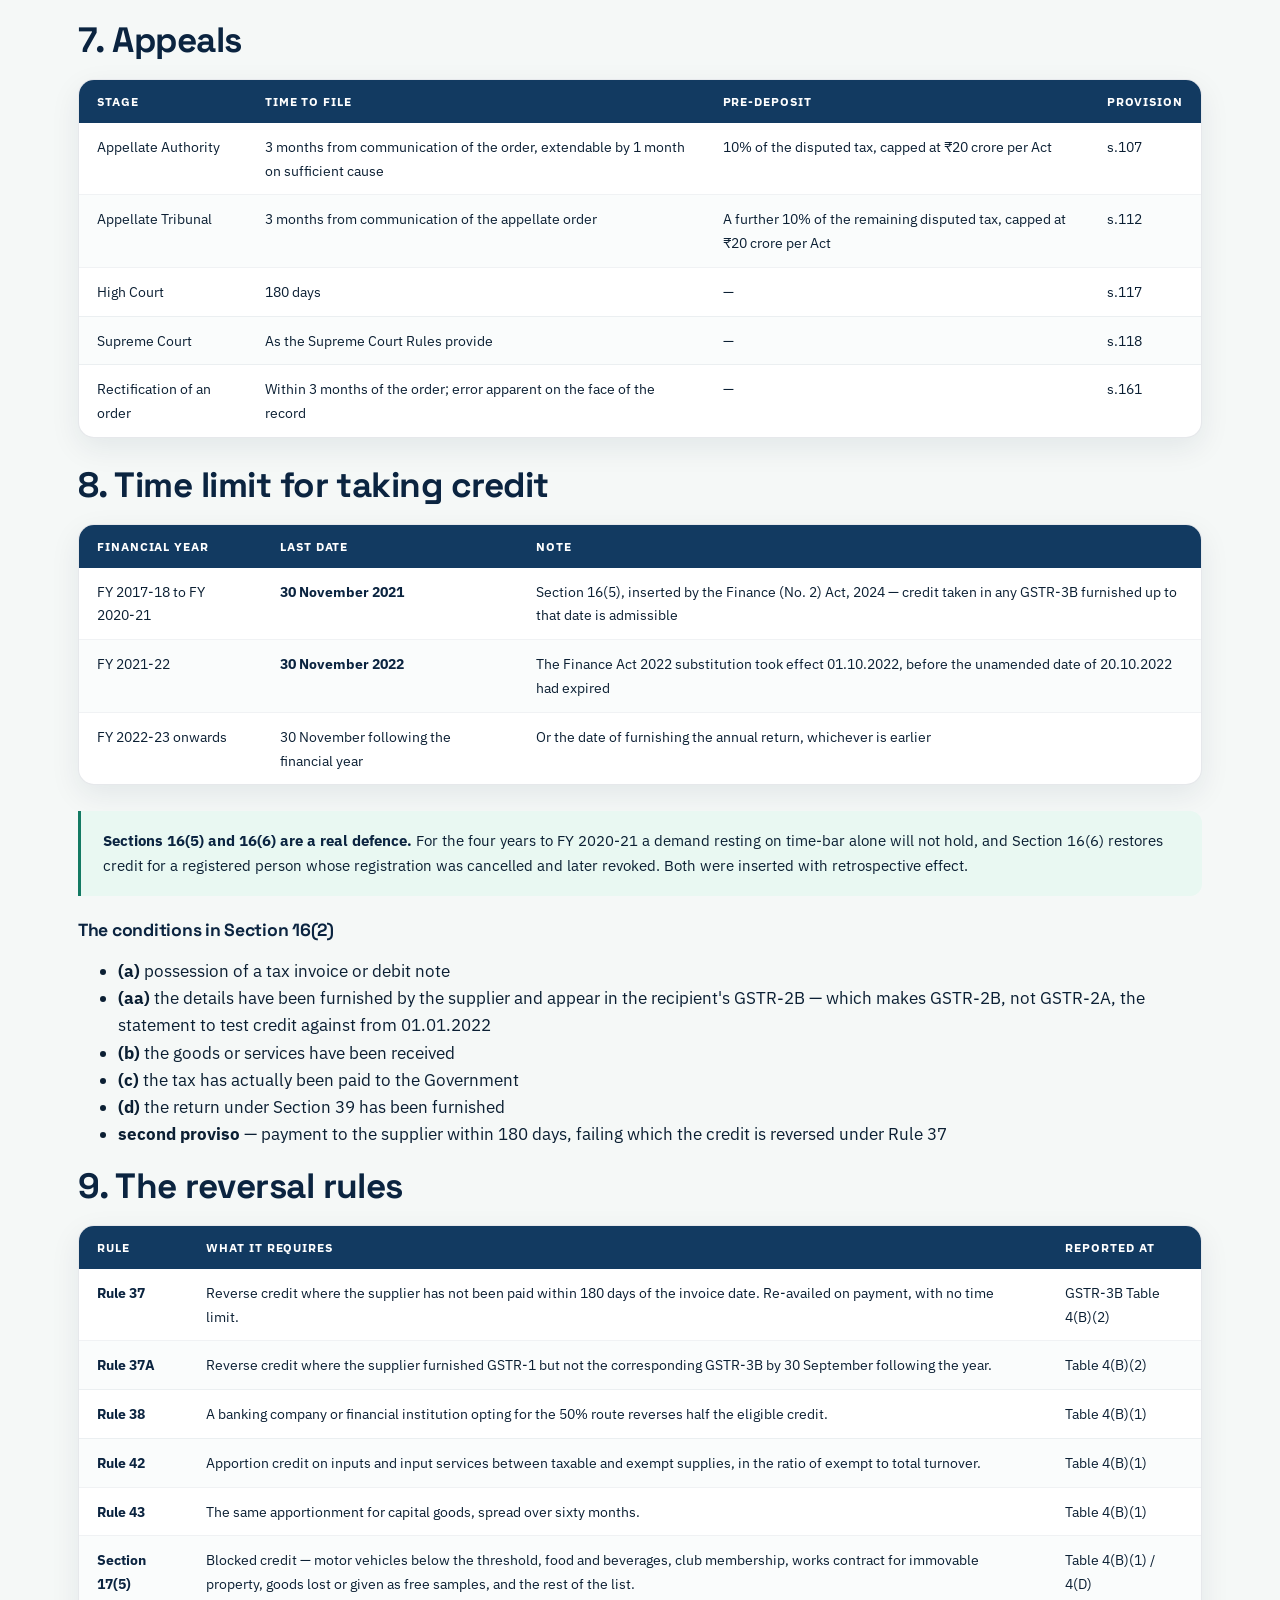
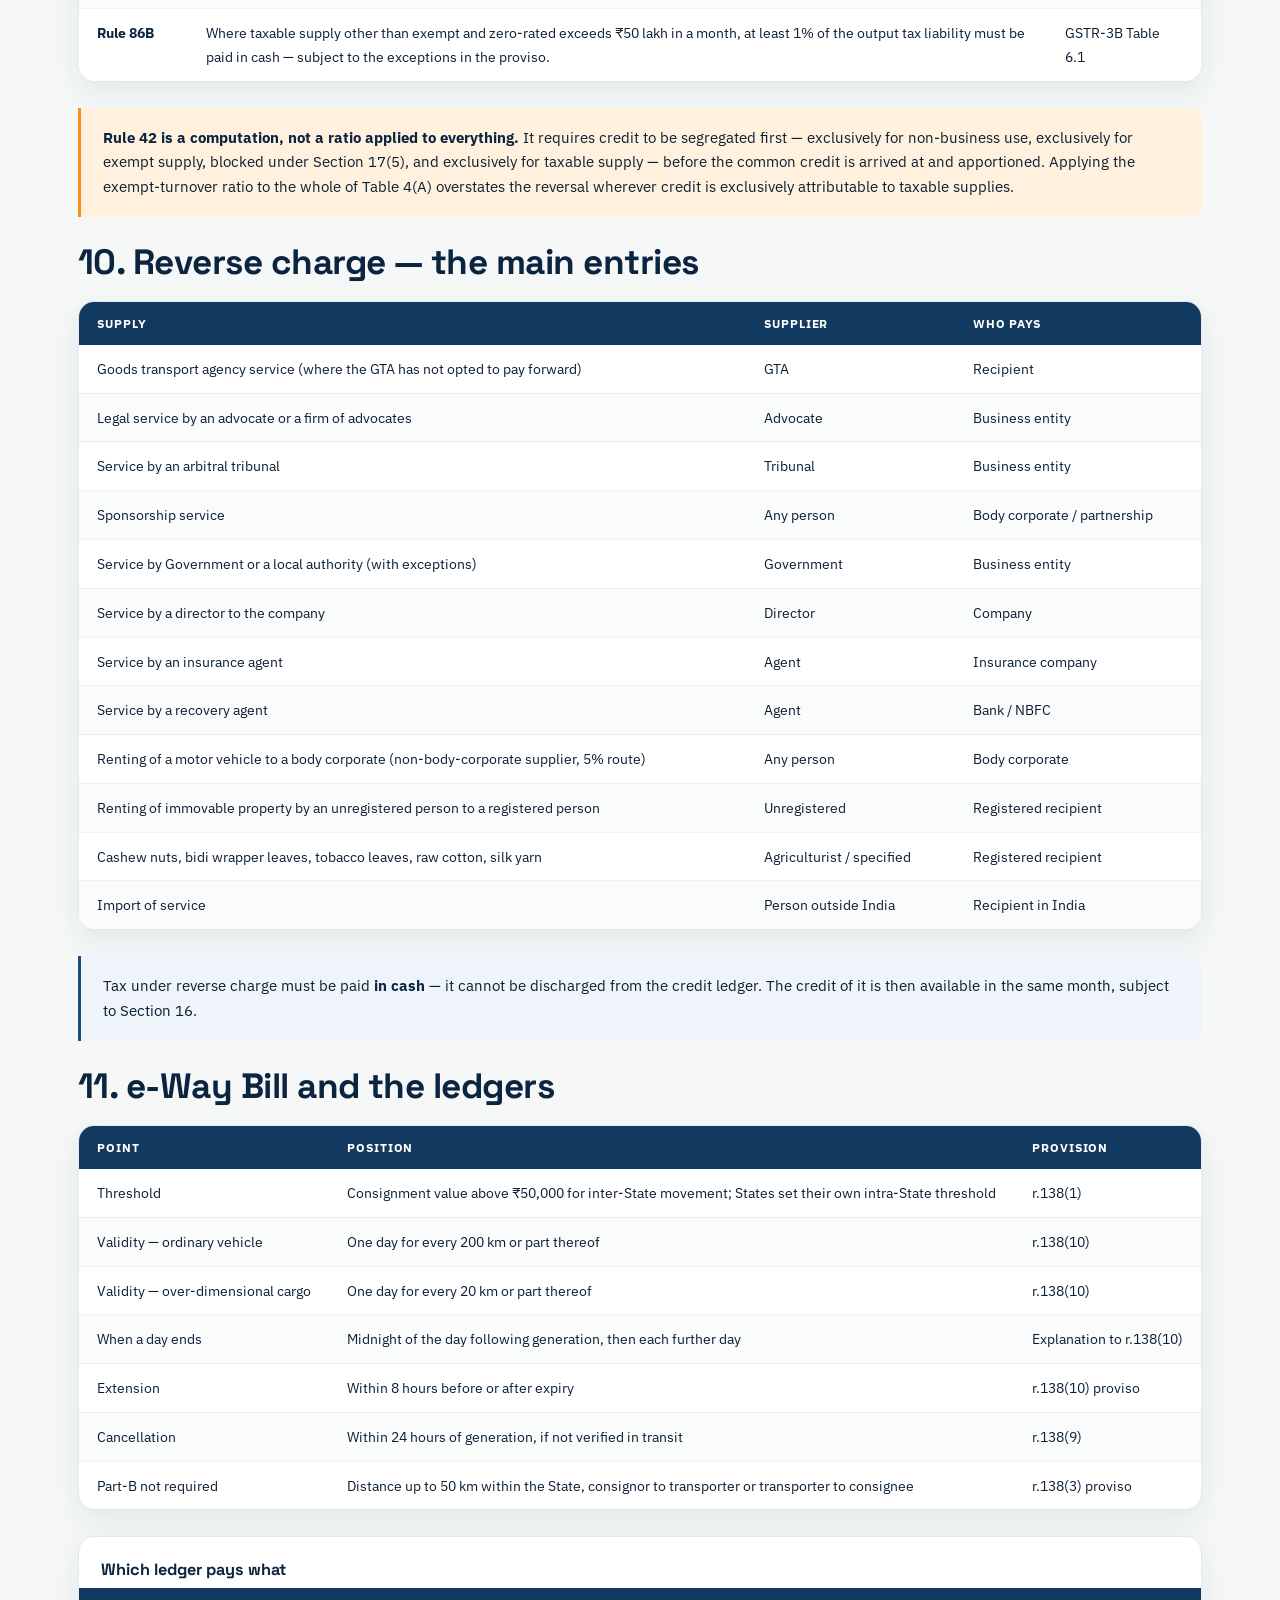
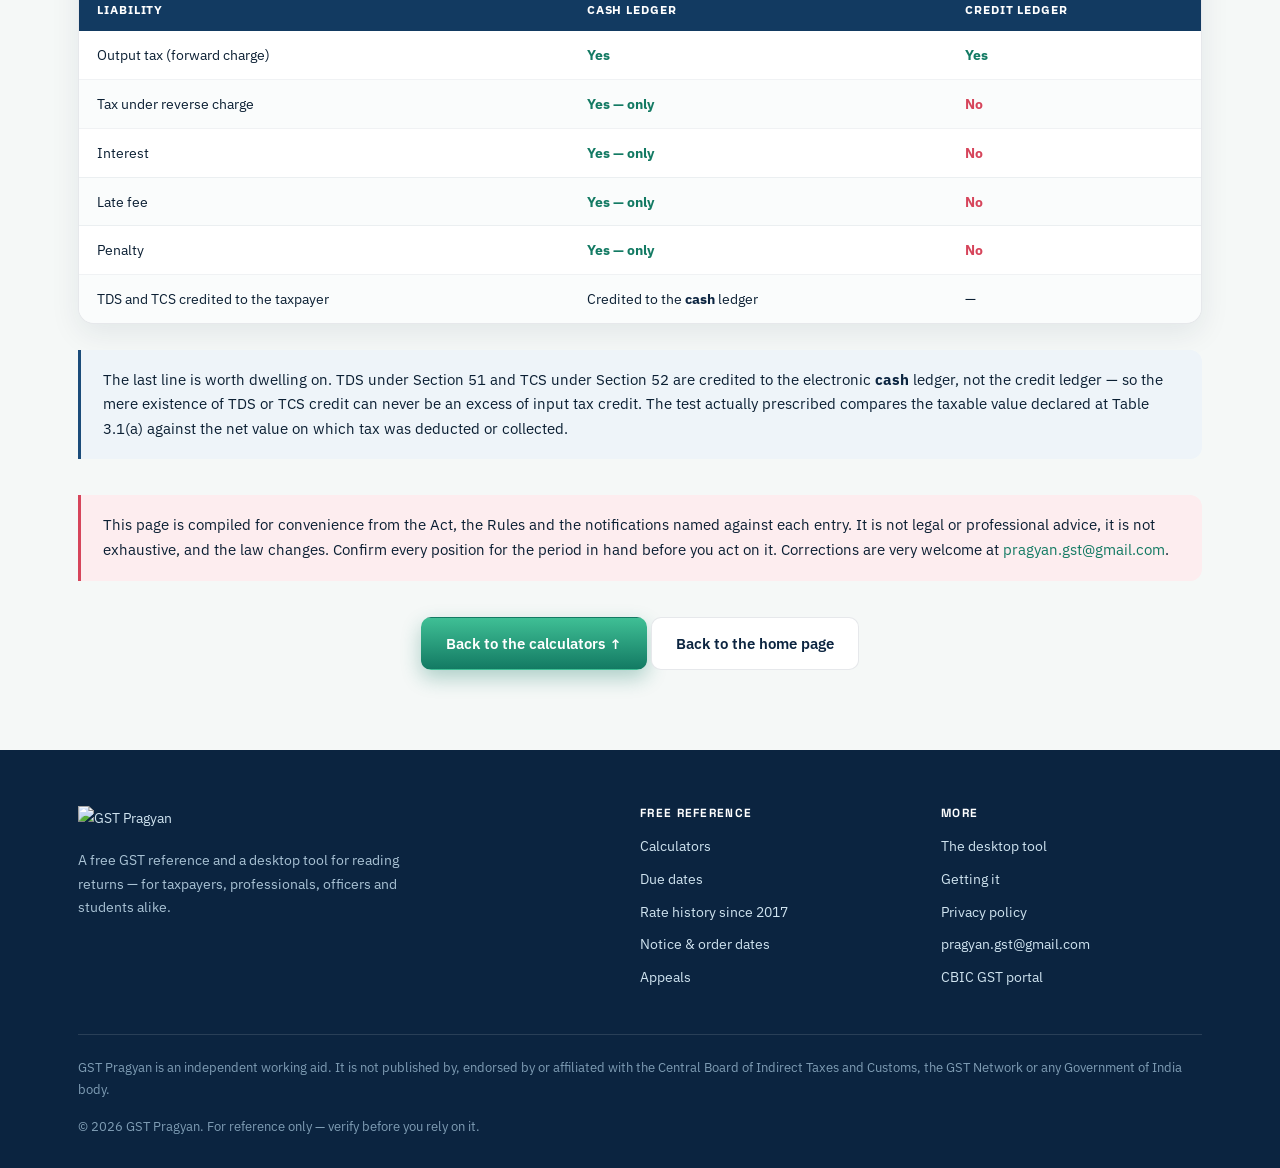
==== commit 3ebad412: "Add files via upload" ====
--- a/compliance.html
+++ b/compliance.html
@@ -3,16 +3,16 @@
 <head>
 <meta charset="utf-8">
 <meta name="viewport" content="width=device-width, initial-scale=1">
-<title>GST charts — due dates, late fee, interest, rates | GST Pragyan</title>
-<meta name="description" content="Free GST reference: return due dates, late fee under Section 47, interest under Section 50, the Section 16(4) time limit, reversal rules, RCM, e-Way Bill validity and the scrutiny sequence — with a late fee and interest calculator.">
-<meta property="og:title" content="GST charts, due dates and a free late fee calculator">
-<meta property="og:image" content="og.jpg">
+<title>GST charts — due dates, late fee &amp; interest since 2017, notice and order dates | GST Pragyan</title>
+<meta name="description" content="Free GST reference: return due dates, the full history of late fee and interest from 01.07.2017 with every notification, limitation dates for notices and orders under Sections 73, 74 and 74A, ITC time limits, reversal rules, RCM and e-Way Bill — with three calculators.">
+<meta property="og:title" content="GST charts, rate history since 2017 and free calculators">
+<meta property="og:image" content="assets/og.jpg">
 <meta name="theme-color" content="#0B2440">
 <link rel="preconnect" href="https://fonts.googleapis.com">
 <link rel="preconnect" href="https://fonts.gstatic.com" crossorigin>
 <link href="https://fonts.googleapis.com/css2?family=Space+Grotesk:wght@500;600;700&family=IBM+Plex+Sans:wght@400;500;600;700&family=IBM+Plex+Mono:wght@500&display=swap" rel="stylesheet">
 <link rel="stylesheet" href="style.css">
-<link rel="icon" type="image/png" href="mark-64.png">
+<link rel="icon" type="image/png" href="assets/mark-64.png">
 </head>
 <body>
 <a class="skip" href="#main">Skip to content</a>
@@ -20,13 +20,14 @@
 <header class="site">
   <div class="wrap nav">
     <a class="brand" href="index.html">
-      <img src="wordmark.png" alt="GST Pragyan" width="215" height="27" class="wm">
+      <img src="assets/wordmark.png" alt="GST Pragyan" width="215" height="27" class="wm">
     </a>
     <nav>
-      <a href="index.html#what">What it does</a>
-      <a href="index.html#parameters">Parameters</a>
-      <a href="index.html#how">How it works</a>
-      <a href="compliance.html" aria-current="page">GST charts &amp; calculator</a>
+      <a href="index.html#who">Who it's for</a>
+      <a href="compliance.html" aria-current="page">Charts &amp; calculators</a>
+      <a href="#history">Rate history</a>
+      <a href="#limitation">Notice &amp; order dates</a>
+      <a href="index.html#tool">The tool</a>
       <a href="index.html#contact">Contact</a>
     </nav>
   </div>
@@ -34,22 +35,26 @@
 
 <main id="main">
 
-<div class="hero" style="padding:58px 0 62px">
+<div class="hero" style="padding:56px 0 60px">
   <div class="wrap">
-    <span class="eyebrow"> reference</span>
-    <h1 style="max-width:20ch">GST charts, and a calculator that does the arithmetic.</h1>
+    <span class="eyebrow">Free reference · updated 16 August 2026</span>
+    <h1 style="max-width:22ch">Every rate, every date, and the notification behind it.</h1>
     <p class="lede">
-      The figures reached for most often, in one place, each with the provision or
-      notification it rests on. Nothing here is stored or sent anywhere.
+      From 01.07.2017 to today. Nothing here is stored or sent anywhere — the calculators
+      run in your browser.
     </p>
-    <div class="badges">
-      <a href="#duedates" class="chip chip-green">Due dates</a>
-      <a href="#latefee" class="chip chip-glass">Late fee</a>
-      <a href="#interest" class="chip chip-glass">Interest</a>
-      <a href="#itc" class="chip chip-glass">ITC time limit</a>
-      <a href="#reversal" class="chip chip-glass">Reversals</a>
-      <a href="#rcm" class="chip chip-glass">RCM</a>
-      <a href="#ewb" class="chip chip-glass">e-Way Bill</a>
+    <div class="jump" style="margin-top:22px">
+      <a href="#calc">Calculators</a>
+      <a href="#duedates">Due dates</a>
+      <a href="#history">Rate history</a>
+      <a href="#latefee">Late fee now</a>
+      <a href="#interest">Interest now</a>
+      <a href="#limitation">Notice &amp; order dates</a>
+      <a href="#itc">Input tax credit</a>
+      <a href="#reversal">Reversals</a>
+      <a href="#rcm">Reverse charge</a>
+      <a href="#ewb">e-Way Bill</a>
+      <a href="#appeal">Appeals</a>
     </div>
   </div>
 </div>
@@ -60,37 +65,20 @@
     <div class="note warn">
       <p><strong>Verify before you rely on this.</strong> Due dates are extended by
       notification more often than anything else in GST, and rates and caps have changed
-      several times. Every figure below names the provision it comes from so you can check
-      it. For a live case, confirm against
+      many times. Every figure below names the provision or notification it comes from so
+      you can check it. For a live matter, confirm against
       <a href="https://cbic-gst.gov.in" rel="noopener">cbic-gst.gov.in</a> and the
-      notifications in force for the period. This is a reference, not advice.</p>
-    </div>
-
-    <div class="toc">
-      <strong>On this page</strong>
-      <ol>
-        <li><a href="#calc">Late fee &amp; interest calculator</a></li>
-        <li><a href="#duedates">Due dates of the returns</a></li>
-        <li><a href="#latefee">Late fee under Section 47</a></li>
-        <li><a href="#annualfee">Late fee on the annual return</a></li>
-        <li><a href="#interest">Interest under Section 50</a></li>
-        <li><a href="#itc">Time limit for taking credit</a></li>
-        <li><a href="#reversal">The reversal rules</a></li>
-        <li><a href="#rcm">Reverse charge — the main entries</a></li>
-        <li><a href="#ewb">e-Way Bill — threshold and validity</a></li>
-        <li><a href="#interestledger">Which ledger pays what</a></li>
-        <li><a href="#scrutiny">Scrutiny, and what follows it</a></li>
-        <li><a href="#penalty">Limitation and penalty</a></li>
-      </ol>
-    </div>
-
-    <!-- ============================================================ calculator -->
-    <h2 id="calc">1. Late fee and interest calculator</h2>
-    <p>A working for a delayed GSTR-3B. It runs entirely in your browser — the dates and
-    figures you type are never sent anywhere and are not stored.</p>
-
+      notifications in force for the period. This is a reference, not legal or
+      professional advice.</p>
+    </div>
+
+    <!-- ============================================================ calculators -->
+    <h2 id="calc">1. Calculators</h2>
+    <p>Three, all running in your browser. Nothing you type is sent anywhere or stored.</p>
+
+    <h3 style="margin-top:26px">1.1 Late fee and interest on a delayed GSTR-3B</h3>
     <div class="calc-shell">
-      <h3>Delayed GSTR-3B</h3>
+      <h3>Delayed return</h3>
       <p>Interest is charged on the cash portion only, per Rule 88B(1).</p>
       <div class="calc">
         <div class="field"><label for="due">Due date of the return</label>
@@ -114,7 +102,6 @@
             <option value="old">Before June 2021</option>
           </select></div>
       </div>
-
       <div class="calc-out" aria-live="polite">
         <div class="box"><div class="lbl">Days of delay</div><div class="big" id="outDays">—</div></div>
         <div class="box"><div class="lbl">Interest u/s 50(1)</div><div class="big" id="outInterest">₹0</div></div>
@@ -123,11 +110,61 @@
       <div class="calc-basis" id="outBasis">Enter the dates above.</div>
     </div>
 
+    <h3 style="margin-top:34px">1.2 Interest on credit wrongly availed</h3>
+    <div class="calc-shell">
+      <h3>Section 50(3) with Rule 88B(3)</h3>
+      <p>Interest runs only where the credit was <em>utilised</em>, and only for the period
+      it stayed utilised.</p>
+      <div class="calc">
+        <div class="field"><label for="itcAmt">Credit wrongly availed and utilised (₹)</label>
+          <input type="number" id="itcAmt" min="0" step="1" value="500000"></div>
+        <div class="field"><label for="itcRate">Interest rate (% per annum)</label>
+          <input type="number" id="itcRate" min="0" step="0.1" value="18"></div>
+        <div class="field"><label for="itcFrom">Utilised from</label>
+          <input type="date" id="itcFrom" value="2023-08-20"></div>
+        <div class="field"><label for="itcTo">Reversed or paid on</label>
+          <input type="date" id="itcTo" value="2024-03-31"></div>
+      </div>
+      <div class="calc-out" aria-live="polite">
+        <div class="box"><div class="lbl">Days</div><div class="big" id="itcDays">—</div></div>
+        <div class="box hi"><div class="lbl">Interest</div><div class="big" id="itcOut">₹0</div></div>
+        <div class="box"><div class="lbl">Total with tax</div><div class="big" id="itcTotal">₹0</div></div>
+      </div>
+      <div class="calc-basis">Credit taken and reversed <em>without</em> being utilised
+      attracts no interest — Rule 88B(3). The rate was 24% until Section 50(3) was
+      substituted with retrospective effect from 01.07.2017; see the history below.</div>
+    </div>
+
+    <h3 style="margin-top:34px">1.3 Limitation — the last date for a notice or an order</h3>
+    <div class="calc-shell">
+      <h3>Sections 73, 74 and 74A</h3>
+      <p>Counted from the due date of the annual return for the financial year.</p>
+      <div class="calc">
+        <div class="field"><label for="limFy">Financial year</label>
+          <select id="limFy">
+            <option>2017-18</option><option>2018-19</option><option>2019-20</option>
+            <option>2020-21</option><option>2021-22</option><option selected>2022-23</option>
+            <option>2023-24</option><option>2024-25</option><option>2025-26</option>
+          </select></div>
+        <div class="field"><label for="limSec">Provision</label>
+          <select id="limSec">
+            <option value="73" selected>Section 73 — no fraud</option>
+            <option value="74">Section 74 — fraud or suppression</option>
+          </select></div>
+      </div>
+      <div class="calc-out" aria-live="polite">
+        <div class="box"><div class="lbl">Annual return due</div><div class="big" id="limAnnual">—</div></div>
+        <div class="box"><div class="lbl">Notice by</div><div class="big" id="limNotice">—</div></div>
+        <div class="box hi"><div class="lbl">Order by</div><div class="big" id="limOrder">—</div></div>
+      </div>
+      <div class="calc-basis" id="limBasis">Choose a year.</div>
+    </div>
+
     <div class="note">
-      <p><strong>An estimate, and nothing more.</strong> It assumes an ordinary due date
-      with no notified extension, delay counted in whole days, and interest on the whole
-      cash amount for the whole period. It does not account for part payments, amnesty
-      schemes, or interest and late fee already declared at Table 5.1 of the return.</p>
+      <p><strong>Estimates, and nothing more.</strong> The first assumes an ordinary due
+      date with no notified extension, delay counted in whole days, and interest on the
+      whole cash amount for the whole period. None of the three accounts for part payments,
+      amnesty schemes, or amounts already declared at Table 5.1 of the return.</p>
     </div>
 
     <!-- ============================================================ due dates -->
@@ -183,19 +220,142 @@
     <div class="note">
       <p><strong>Extensions matter more than anything else on this page.</strong> A due
       date extended by notification and not accounted for makes a return look late when it
-      was not, and charges interest and late fee on days that were never delay. Two
-      examples: April 2022 GSTR-3B moved to <strong>24 May 2022</strong> by Notification
-      No. 05/2022-Central Tax after the portal failed, and September 2022 GSTR-3B to
-      <strong>21 October 2022</strong> by Notification No. 21/2022-Central Tax.</p>
-    </div>
-
-    <!-- ============================================================ late fee -->
-    <h2 id="latefee">3. Late fee under Section 47</h2>
-    <p>Section 47(1) provides one hundred rupees per day per Act, subject to five thousand
-    rupees. The daily rate was reduced by Notification No. 76/2018-Central Tax, and the
-    ceiling replaced with turnover-based caps by Notification No. 19/2021-Central Tax for
-    tax periods from <strong>June 2021</strong> onwards.</p>
-
+      was not, and charges interest and late fee on days that were never delay. April 2022
+      GSTR-3B moved to <strong>24 May 2022</strong> (Notification No. 05/2022-CT) after the
+      portal failed; September 2022 to <strong>21 October 2022</strong> (No.
+      21/2022-CT).</p>
+    </div>
+
+    <!-- ============================================================ history -->
+    <h2 id="history">3. Late fee and interest — the whole history since 01.07.2017</h2>
+    <p>The rate that applies is the one in force for <strong>the tax period</strong>, not
+    the one in force today. A period from 2018 is computed on the 2018 position.</p>
+
+    <h3>3.1 Late fee on GSTR-3B and GSTR-1 — how it changed</h3>
+    <div class="table-scroll">
+      <table>
+        <caption>Section 47(1), and the notifications that reduced it</caption>
+        <thead>
+          <tr><th>From</th><th class="num">Per day, both Acts</th><th class="num">Maximum</th>
+              <th>Notification / provision</th></tr>
+        </thead>
+        <tbody>
+          <tr><td>01.07.2017</td><td class="num">₹200 (₹100 per Act)</td><td class="num">₹10,000 (₹5,000 per Act)</td>
+              <td>Section 47(1), as enacted</td></tr>
+          <tr><td>July 2017 period</td><td class="num">Waived entirely</td><td class="num">—</td>
+              <td>No. 28/2017-CT — GSTR-3B for July 2017</td></tr>
+          <tr><td>Aug &amp; Sep 2017</td><td class="num">Waived entirely</td><td class="num">—</td>
+              <td>No. 50/2017-CT</td></tr>
+          <tr class="hi"><td><strong>Oct 2017 onwards</strong></td><td class="num">₹50 (₹25 per Act)<br><span class="small">NIL return ₹20 (₹10 per Act)</span></td>
+              <td class="num">₹10,000</td><td>No. 64/2017-CT — the reduction still in force today</td></tr>
+          <tr><td>23.01.2018</td><td class="num">Same reduction extended to GSTR-1, GSTR-5, GSTR-5A, GSTR-6</td>
+              <td class="num">₹10,000</td><td>No. 4/2018-CT and companions</td></tr>
+          <tr><td>31.12.2018</td><td class="num">Consolidated; waived for July 2017–Sep 2018 if filed 22.12.2018–31.03.2019</td>
+              <td class="num">—</td><td>No. 76/2018-CT</td></tr>
+          <tr><td>Feb–Jul 2020 <span class="small">(COVID)</span></td><td class="num">Capped</td>
+              <td class="num">₹500 per return (NIL: nil)</td><td>Nos. 52/2020-CT and 57/2020-CT</td></tr>
+          <tr><td>Jul 2017–Apr 2021 <span class="small">(amnesty)</span></td><td class="num">Capped</td>
+              <td class="num">NIL ₹500; others ₹1,000</td>
+              <td>No. 19/2021-CT, if filed 01.06.2021–31.08.2021; window extended to 30.11.2021 by No. 33/2021-CT</td></tr>
+          <tr class="hi"><td><strong>June 2021 onwards</strong></td><td class="num">₹50 (NIL ₹20)</td>
+              <td class="num">By turnover — see <a href="#latefee">the current table</a></td>
+              <td>No. 19/2021-CT for GSTR-3B; No. 20/2021-CT for GSTR-1</td></tr>
+        </tbody>
+      </table>
+    </div>
+
+    <div class="note">
+      <p><strong>The turnover caps run from the tax period June 2021, not from a due date
+      on or after 01.06.2021.</strong> The May 2021 return falls due on 20 June 2021, but
+      it is a <em>May</em> period — so the older ₹5,000-per-Act ceiling applies to it. This
+      is the commonest error in a late fee computation for that year.</p>
+    </div>
+
+    <h3>3.2 Late fee on the other returns</h3>
+    <div class="table-scroll">
+      <table>
+        <thead><tr><th>Return</th><th>Position</th><th>Notification</th></tr></thead>
+        <tbody>
+          <tr><td><strong>GSTR-9</strong></td>
+              <td>₹200 per day both Acts, capped at 0.5% of turnover in the State. From
+                  <strong>FY 2022-23</strong>: turnover ≤₹5 cr — ₹50 per day, cap 0.04%;
+                  ₹5–20 cr — ₹100 per day, cap 0.04%; above ₹20 cr — ₹200 per day, cap 0.5%</td>
+              <td>Section 47(2); No. 07/2023-CT</td></tr>
+          <tr><td><strong>GSTR-9</strong> <span class="small">amnesty</span></td>
+              <td>FY 2017-18 to 2021-22 capped at ₹20,000 both Acts, if filed in the window</td>
+              <td>No. 07/2023-CT, window extended by No. 25/2023-CT to 31.08.2023</td></tr>
+          <tr><td><strong>GSTR-4</strong></td>
+              <td>₹50 per day both Acts, NIL return ₹20. From FY 2021-22 capped at ₹500
+                  for a NIL return and ₹2,000 otherwise</td>
+              <td>No. 73/2017-CT; No. 21/2021-CT</td></tr>
+          <tr><td><strong>GSTR-4</strong> <span class="small">amnesty</span></td>
+              <td>FY 2017-18 to 2021-22 capped at ₹500 both Acts, NIL return nil</td>
+              <td>No. 02/2023-CT, window extended by No. 24/2023-CT to 31.08.2023</td></tr>
+          <tr><td><strong>GSTR-10</strong> <span class="small">final return</span></td>
+              <td>Capped at ₹1,000 both Acts if filed in the amnesty window</td>
+              <td>No. 08/2023-CT, extended by No. 26/2023-CT to 31.08.2023</td></tr>
+          <tr><td><strong>GSTR-7</strong> <span class="small">TDS</span></td>
+              <td>From June 2021: ₹50 per day both Acts, capped at ₹2,000. NIL return nil</td>
+              <td>No. 22/2021-CT</td></tr>
+        </tbody>
+      </table>
+    </div>
+
+    <h3>3.3 Interest — how it changed</h3>
+    <div class="timeline">
+      <div class="tl">
+        <div class="when">01.07.2017</div>
+        <h4>18% and 24% notified</h4>
+        <p>18% per annum on delayed payment of tax under Section 50(1); 24% on undue or
+        excess claim of input tax credit or undue reduction of output tax liability under
+        Section 50(3). Both unchanged in the statute since.</p>
+        <span class="ntf">Notification No. 13/2017-Central Tax</span>
+      </div>
+      <div class="tl">
+        <div class="when">Feb – Aug 2020</div>
+        <h4>COVID relief — nil, then 9%</h4>
+        <p>For taxpayers above ₹5 crore turnover, no interest for the first 15 days after
+        the due date and 9% thereafter, for the Feb, Mar and Apr 2020 periods, if filed by
+        24.06.2020. Smaller taxpayers had nil interest to specified later dates and 9%
+        after.</p>
+        <span class="ntf">Nos. 31/2020-CT and 51/2020-CT</span>
+      </div>
+      <div class="tl">
+        <div class="when">Mar – Jun 2021</div>
+        <h4>COVID relief, second wave</h4>
+        <p>Reduced interest for the March, April and May 2021 periods on the same pattern —
+        nil for an initial window, then 9%, then the full 18%.</p>
+        <span class="ntf">Nos. 08/2021-CT and 18/2021-CT</span>
+      </div>
+      <div class="tl">
+        <div class="when">01.06.2021, with effect from 01.07.2017</div>
+        <h4>Interest on the net cash liability</h4>
+        <p>The proviso to Section 50(1) was given <strong>retrospective</strong> effect: on
+        a return furnished late, interest is payable only on the tax paid by debiting the
+        electronic cash ledger — not on what was discharged from credit already in the
+        ledger.</p>
+        <span class="ntf">Finance Act 2021, notified by No. 16/2021-CT</span>
+      </div>
+      <div class="tl">
+        <div class="when">05.07.2022, with effect from 01.07.2017</div>
+        <h4>Rule 88B, and 18% for credit wrongly availed</h4>
+        <p>Rule 88B set out the manner of computing interest. Section 50(3) was substituted
+        so that interest runs at <strong>18%</strong>, and only where the credit wrongly
+        availed has been <em>utilised</em> — credit taken and reversed without utilisation
+        attracts none. Both were made retrospective to 01.07.2017.</p>
+        <span class="ntf">Nos. 09/2022-CT and 14/2022-CT</span>
+      </div>
+    </div>
+
+    <div class="note info">
+      <p><strong>Why the retrospective dates matter.</strong> A period from 2018 or 2019 is
+      computed under the net-cash rule and the 18% rate even though the amendments came
+      years later, because both were given effect from 01.07.2017. A computation made
+      before 2022 on the gross liability, or at 24%, is likely to be wrong.</p>
+    </div>
+
+    <!-- ============================================================ current late fee -->
+    <h2 id="latefee">4. Late fee as it stands today</h2>
     <div class="table-scroll">
       <table>
         <caption>GSTR-3B and GSTR-1 — daily rate</caption>
@@ -206,10 +366,9 @@
         </tbody>
       </table>
     </div>
-
-    <div class="table-scroll">
-      <table>
-        <caption>Maximum late fee — tax periods from June 2021 (Notification No. 19/2021-CT)</caption>
+    <div class="table-scroll">
+      <table>
+        <caption>Maximum — tax periods from June 2021 (Nos. 19/2021-CT and 20/2021-CT)</caption>
         <thead><tr><th>Aggregate turnover in the preceding financial year</th>
                    <th class="num">Cap per Act</th><th class="num">Both Acts</th></tr></thead>
         <tbody>
@@ -221,72 +380,142 @@
       </table>
     </div>
 
-    <div class="note">
-      <p><strong>The slabs run from the tax period, not the due date.</strong> Notification
-      No. 19/2021-CT applies “for the tax periods June, 2021 onwards”. The May 2021 return
-      falls due on 20 June 2021, but it is a <em>May</em> period — so the older ₹5,000 per
-      Act ceiling applies to it, not the turnover cap. Getting this the wrong way round
-      understates the fee on every pre-June-2021 period.</p>
-    </div>
-
-    <!-- ============================================================ annual fee -->
-    <h2 id="annualfee">4. Late fee on the annual return</h2>
-    <p>Section 47(2) is a separate provision with a separate ceiling: one hundred rupees
-    per day per Act, capped at <strong>a quarter per cent of turnover in the State or Union
-    territory</strong> — a percentage, not a flat figure. Notification No. 07/2023-Central
-    Tax reduced both rate and cap by turnover slab, for FY 2022-23 onwards.</p>
-
-    <div class="table-scroll">
-      <table>
-        <caption>GSTR-9 — FY 2022-23 onwards (Notification No. 07/2023-CT)</caption>
-        <thead><tr><th>Aggregate turnover</th><th class="num">Per day, both Acts</th>
-                   <th class="num">Cap, both Acts</th></tr></thead>
-        <tbody>
-          <tr><td>Up to ₹5 crore</td><td class="num">₹50</td><td class="num">0.04% of turnover in the State</td></tr>
-          <tr><td>Above ₹5 crore and up to ₹20 crore</td><td class="num">₹100</td><td class="num">0.04% of turnover in the State</td></tr>
-          <tr><td>Above ₹20 crore</td><td class="num">₹200</td><td class="num">0.5% of turnover in the State</td></tr>
-        </tbody>
-      </table>
-    </div>
-
-    <div class="note info">
-      <p><strong>When is the annual return complete?</strong> Circular No. 246/03/2025-GST
-      dated 30 January 2025 clarifies that where FORM GSTR-9C is required, the annual return
-      is not complete until <em>both</em> GSTR-9 and GSTR-9C have been furnished. The late
-      fee therefore runs continuously from the due date to the <strong>later</strong> of
-      the two filing dates — it is not two separate fees.</p>
-      <p>Notification No. 08/2025-Central Tax dated 23 January 2025 waived the excess late
-      fee for financial years up to FY 2022-23 where GSTR-9C was furnished on or before
-      31 March 2025.</p>
-    </div>
-
-    <!-- ============================================================ interest -->
-    <h2 id="interest">5. Interest under Section 50</h2>
+    <!-- ============================================================ current interest -->
+    <h2 id="interest">5. Interest as it stands today</h2>
     <div class="table-scroll">
       <table>
         <thead><tr><th>Situation</th><th class="num">Rate</th><th>Provision</th></tr></thead>
         <tbody>
-          <tr><td>Delayed payment of tax</td><td class="num">18% p.a.</td><td>s.50(1), Notification No. 13/2017-CT</td></tr>
-          <tr><td>Input tax credit wrongly availed <em>and utilised</em></td><td class="num">18% p.a.</td><td>s.50(3) as amended, r.88B(3)</td></tr>
-          <tr><td>Undue or excess reduction of output tax liability</td><td class="num">24% p.a.</td><td>s.50(3), pre-amendment position</td></tr>
+          <tr><td>Delayed payment of tax</td><td class="num">18% p.a.</td><td>s.50(1), No. 13/2017-CT</td></tr>
+          <tr><td>Credit wrongly availed <em>and utilised</em></td><td class="num">18% p.a.</td><td>s.50(3) as substituted, r.88B(3)</td></tr>
+          <tr><td>Credit availed and reversed without utilisation</td><td class="num">Nil</td><td>r.88B(3)</td></tr>
           <tr><td>Refund withheld and later found payable</td><td class="num">6% p.a.</td><td>s.56</td></tr>
           <tr><td>Refund ordered on appeal, delayed beyond 60 days</td><td class="num">9% p.a.</td><td>proviso to s.56</td></tr>
         </tbody>
       </table>
     </div>
-
     <div class="note">
       <p><strong>Interest runs on the cash portion only.</strong> Under the proviso to
-      Section 50(1) read with Rule 88B(1), where the return for a period is furnished after
-      the due date, interest is payable on that portion of the tax paid by debiting the
-      electronic <em>cash</em> ledger — not on what was discharged through credit already
-      lying in the ledger. This is the single most common error in an interest computation.</p>
-      <p>Under Rule 88B(3), credit wrongly availed attracts interest only where it has been
-      <em>utilised</em>; credit taken and reversed without utilisation does not.</p>
+      Section 50(1) with Rule 88B(1), where the return is furnished after the due date,
+      interest is payable on the tax paid by debiting the electronic <em>cash</em> ledger.
+      This is the single most common error in an interest computation.</p>
+    </div>
+
+    <!-- ============================================================ limitation -->
+    <h2 id="limitation">6. Due dates for notices and orders</h2>
+    <p>Limitation runs from the <strong>due date of the annual return</strong> for the
+    financial year — not from the end of the year, and not from the date of the return in
+    question.</p>
+
+    <div class="table-scroll">
+      <table>
+        <caption>The framework</caption>
+        <thead><tr><th></th><th>Section 73 — no fraud</th><th>Section 74 — fraud, wilful
+                   misstatement or suppression</th><th>Section 74A — FY 2024-25 onwards</th></tr></thead>
+        <tbody>
+          <tr><td><strong>Notice</strong></td><td>At least 3 months before the order</td>
+              <td>At least 6 months before the order</td>
+              <td>Within 42 months of the annual return due date</td></tr>
+          <tr><td><strong>Order</strong></td><td>3 years from the annual return due date</td>
+              <td>5 years from the annual return due date</td>
+              <td>Within 12 months of the notice, extendable by 6 months</td></tr>
+          <tr><td><strong>Paid before notice</strong></td><td>No penalty</td><td>15% penalty</td>
+              <td>No penalty (no fraud) / 15% (fraud)</td></tr>
+          <tr><td><strong>Paid within 60 days of notice</strong></td><td>No penalty</td><td>25% penalty</td>
+              <td>No penalty (no fraud) / 25% (fraud)</td></tr>
+          <tr><td><strong>Paid within 60 days of order</strong></td><td>10% of tax or ₹10,000, whichever is higher</td>
+              <td>50% penalty</td><td>10% or ₹10,000 (no fraud) / 50% (fraud)</td></tr>
+          <tr><td><strong>Otherwise</strong></td><td>10% of tax or ₹10,000, whichever is higher</td>
+              <td>100% penalty</td><td>As above</td></tr>
+        </tbody>
+      </table>
+    </div>
+
+    <div class="table-scroll">
+      <table>
+        <caption>Section 73 — year by year, as extended</caption>
+        <thead><tr><th>FY</th><th>Annual return due</th><th>Notice by</th><th>Order by</th>
+                   <th>Extension</th></tr></thead>
+        <tbody>
+          <tr class="hi"><td><strong>2017-18</strong></td><td>05/07.02.2020</td><td>30.09.2023</td>
+              <td>31.12.2023</td><td>Nos. 13/2022-CT and 09/2023-CT</td></tr>
+          <tr class="hi"><td><strong>2018-19</strong></td><td>31.12.2020</td><td>31.01.2024</td>
+              <td>30.04.2024</td><td>No. 09/2023-CT, further extended by No. 56/2023-CT</td></tr>
+          <tr class="hi"><td><strong>2019-20</strong></td><td>31.03.2021</td><td>31.05.2024</td>
+              <td>31.08.2024</td><td>No. 09/2023-CT, further extended by No. 56/2023-CT</td></tr>
+          <tr><td><strong>2020-21</strong></td><td>28.02.2022</td><td>30.11.2024</td>
+              <td>28.02.2025</td><td>Ordinary limitation</td></tr>
+          <tr><td><strong>2021-22</strong></td><td>31.12.2022</td><td>30.09.2025</td>
+              <td>31.12.2025</td><td>Ordinary limitation</td></tr>
+          <tr><td><strong>2022-23</strong></td><td>31.12.2023</td><td>30.09.2026</td>
+              <td>31.12.2026</td><td>Ordinary limitation</td></tr>
+          <tr><td><strong>2023-24</strong></td><td>31.12.2024</td><td>30.09.2027</td>
+              <td>31.12.2027</td><td>Ordinary limitation</td></tr>
+          <tr><td><strong>2024-25 onwards</strong></td><td>31.12.2025</td>
+              <td colspan="2">Section 74A — notice by 30.06.2029, order within 12 months of it</td>
+              <td>Finance (No. 2) Act, 2024</td></tr>
+        </tbody>
+      </table>
+    </div>
+
+    <div class="note warn">
+      <p><strong>The extensions for FY 2018-19 and 2019-20 are under challenge.</strong>
+      Notification No. 56/2023-Central Tax was issued without the prior recommendation of
+      the GST Council in the manner Section 168A contemplates, and several High Courts have
+      stayed or set aside demands resting on it. Where a notice or order for those years
+      depends on that extension, check the current position in your jurisdiction before
+      relying on the date above.</p>
+    </div>
+
+    <div class="table-scroll">
+      <table>
+        <caption>Other time limits an assessment may turn on</caption>
+        <thead><tr><th>Provision</th><th>What it covers</th><th>Time limit</th></tr></thead>
+        <tbody>
+          <tr><td><strong>Section 62</strong></td><td>Best judgement assessment of a non-filer</td>
+              <td>Order within 5 years of the annual return due date; withdrawn if the return is filed within 60 days (with late fee and interest)</td></tr>
+          <tr><td><strong>Section 63</strong></td><td>Assessment of an unregistered person</td>
+              <td>Order within 5 years of the annual return due date</td></tr>
+          <tr><td><strong>Section 64</strong></td><td>Summary assessment</td>
+              <td>No outer limit; may be withdrawn on application within 30 days</td></tr>
+          <tr><td><strong>Section 65</strong></td><td>Audit by the department</td>
+              <td>Completed within 3 months of commencement, extendable by 6 months</td></tr>
+          <tr><td><strong>Section 61</strong></td><td>Scrutiny of returns</td>
+              <td>No outer limit in the section; the reply period is 30 days from ASMT-10, or such further period as permitted</td></tr>
+        </tbody>
+      </table>
+    </div>
+
+    <div class="note info">
+      <p><strong>The scrutiny sequence.</strong> ASMT-10 intimates the discrepancy →
+      ASMT-11 is the reply, within 30 days → ASMT-12 accepts the explanation and closes the
+      matter. Where there is no reply, or the reply is not accepted, the officer may
+      proceed under Sections 65, 66 or 67, or determine the tax under Section 73, 74 or
+      74A. There is <strong>no materiality threshold</strong> in Section 61 or Rule 99.</p>
+    </div>
+
+    <!-- ============================================================ appeals -->
+    <h2 id="appeal">7. Appeals</h2>
+    <div class="table-scroll">
+      <table>
+        <thead><tr><th>Stage</th><th>Time to file</th><th>Pre-deposit</th><th>Provision</th></tr></thead>
+        <tbody>
+          <tr><td>Appellate Authority</td>
+              <td>3 months from communication of the order, extendable by 1 month on sufficient cause</td>
+              <td>10% of the disputed tax, capped at ₹20 crore per Act</td><td>s.107</td></tr>
+          <tr><td>Appellate Tribunal</td>
+              <td>3 months from communication of the appellate order</td>
+              <td>A further 10% of the remaining disputed tax, capped at ₹20 crore per Act</td><td>s.112</td></tr>
+          <tr><td>High Court</td><td>180 days</td><td>—</td><td>s.117</td></tr>
+          <tr><td>Supreme Court</td><td>As the Supreme Court Rules provide</td><td>—</td><td>s.118</td></tr>
+          <tr><td>Rectification of an order</td><td>Within 3 months of the order; error apparent on the face of the record</td>
+              <td>—</td><td>s.161</td></tr>
+        </tbody>
+      </table>
     </div>
 
     <!-- ============================================================ itc -->
-    <h2 id="itc">6. Time limit for taking credit</h2>
+    <h2 id="itc">8. Time limit for taking credit</h2>
     <div class="table-scroll">
       <table>
         <thead><tr><th>Financial year</th><th>Last date</th><th>Note</th></tr></thead>
@@ -295,14 +524,13 @@
               <td>Section 16(5), inserted by the Finance (No. 2) Act, 2024 — credit taken in
                   any GSTR-3B furnished up to that date is admissible</td></tr>
           <tr><td>FY 2021-22</td><td><strong>30 November 2022</strong></td>
-              <td>The Finance Act 2022 substitution took effect 1 October 2022, before the
-                  unamended date of 20 October 2022 had expired</td></tr>
+              <td>The Finance Act 2022 substitution took effect 01.10.2022, before the
+                  unamended date of 20.10.2022 had expired</td></tr>
           <tr><td>FY 2022-23 onwards</td><td>30 November following the financial year</td>
               <td>Or the date of furnishing the annual return, whichever is earlier</td></tr>
         </tbody>
       </table>
     </div>
-
     <div class="note good">
       <p><strong>Sections 16(5) and 16(6) are a real defence.</strong> For the four years to
       FY 2020-21 a demand resting on time-bar alone will not hold, and Section 16(6)
@@ -314,8 +542,8 @@
     <ul>
       <li><strong>(a)</strong> possession of a tax invoice or debit note</li>
       <li><strong>(aa)</strong> the details have been furnished by the supplier and appear
-          in the recipient's GSTR-2B — the condition that makes GSTR-2B, not GSTR-2A, the
-          statement to test credit against from 1 January 2022</li>
+          in the recipient's GSTR-2B — which makes GSTR-2B, not GSTR-2A, the statement to
+          test credit against from 01.01.2022</li>
       <li><strong>(b)</strong> the goods or services have been received</li>
       <li><strong>(c)</strong> the tax has actually been paid to the Government</li>
       <li><strong>(d)</strong> the return under Section 39 has been furnished</li>
@@ -324,14 +552,14 @@
     </ul>
 
     <!-- ============================================================ reversal -->
-    <h2 id="reversal">7. The reversal rules</h2>
+    <h2 id="reversal">9. The reversal rules</h2>
     <div class="table-scroll">
       <table>
         <thead><tr><th>Rule</th><th>What it requires</th><th>Reported at</th></tr></thead>
         <tbody>
           <tr><td><strong>Rule 37</strong></td>
-              <td>Reverse credit where the supplier has not been paid within 180 days of
-                  the invoice date. Re-availed on payment, with no time limit.</td>
+              <td>Reverse credit where the supplier has not been paid within 180 days of the
+                  invoice date. Re-availed on payment, with no time limit.</td>
               <td>GSTR-3B Table 4(B)(2)</td></tr>
           <tr><td><strong>Rule 37A</strong></td>
               <td>Reverse credit where the supplier furnished GSTR-1 but not the
@@ -339,12 +567,10 @@
               <td>Table 4(B)(2)</td></tr>
           <tr><td><strong>Rule 38</strong></td>
               <td>A banking company or financial institution opting for the 50% route
-                  reverses half the eligible credit.</td>
-              <td>Table 4(B)(1)</td></tr>
+                  reverses half the eligible credit.</td><td>Table 4(B)(1)</td></tr>
           <tr><td><strong>Rule 42</strong></td>
               <td>Apportion credit on inputs and input services between taxable and exempt
-                  supplies, in the ratio of exempt to total turnover.</td>
-              <td>Table 4(B)(1)</td></tr>
+                  supplies, in the ratio of exempt to total turnover.</td><td>Table 4(B)(1)</td></tr>
           <tr><td><strong>Rule 43</strong></td>
               <td>The same apportionment for capital goods, spread over sixty months.</td>
               <td>Table 4(B)(1)</td></tr>
@@ -356,28 +582,21 @@
           <tr><td><strong>Rule 86B</strong></td>
               <td>Where taxable supply other than exempt and zero-rated exceeds ₹50 lakh in
                   a month, at least 1% of the output tax liability must be paid in cash —
-                  subject to the exceptions in the proviso.</td>
-              <td>GSTR-3B Table 6.1</td></tr>
-        </tbody>
-      </table>
-    </div>
-
+                  subject to the exceptions in the proviso.</td><td>GSTR-3B Table 6.1</td></tr>
+        </tbody>
+      </table>
+    </div>
     <div class="note">
       <p><strong>Rule 42 is a computation, not a ratio applied to everything.</strong> It
       requires credit to be segregated first — exclusively for non-business use,
       exclusively for exempt supply, blocked under Section 17(5), and exclusively for
       taxable supply — before the common credit is arrived at and apportioned. Applying the
       exempt-turnover ratio to the whole of Table 4(A) overstates the reversal wherever
-      credit is exclusively attributable to taxable supplies. It is a useful risk
-      indicator; it is not the statutory working.</p>
-    </div>
-
-    <!-- ============================================================ RCM -->
-    <h2 id="rcm">8. Reverse charge — the main entries</h2>
-    <p>The recipient pays. Notification No. 13/2017-Central Tax (Rate) for services and
-    No. 04/2017-Central Tax (Rate) for goods carry the full lists; the entries met most
-    often are below.</p>
-
+      credit is exclusively attributable to taxable supplies.</p>
+    </div>
+
+    <!-- ============================================================ rcm -->
+    <h2 id="rcm">10. Reverse charge — the main entries</h2>
     <div class="table-scroll">
       <table>
         <thead><tr><th>Supply</th><th>Supplier</th><th>Who pays</th></tr></thead>
@@ -397,24 +616,22 @@
         </tbody>
       </table>
     </div>
-
     <div class="note info">
       <p>Tax under reverse charge must be paid <strong>in cash</strong> — it cannot be
       discharged from the credit ledger. The credit of it is then available in the same
-      month, subject to Section 16. A liability declared at Table 3.1(d) with no
-      corresponding cash payment at Table 6.1 is one of the standard scrutiny parameters.</p>
-    </div>
-
-    <!-- ============================================================ e-Way Bill -->
-    <h2 id="ewb">9. e-Way Bill — threshold and validity</h2>
+      month, subject to Section 16.</p>
+    </div>
+
+    <!-- ============================================================ ewb -->
+    <h2 id="ewb">11. e-Way Bill and the ledgers</h2>
     <div class="table-scroll">
       <table>
         <thead><tr><th>Point</th><th>Position</th><th>Provision</th></tr></thead>
         <tbody>
-          <tr><td>Threshold</td><td>Consignment value above ₹50,000 (inter-State; States set their own intra-State threshold)</td><td>r.138(1)</td></tr>
+          <tr><td>Threshold</td><td>Consignment value above ₹50,000 for inter-State movement; States set their own intra-State threshold</td><td>r.138(1)</td></tr>
           <tr><td>Validity — ordinary vehicle</td><td>One day for every 200 km or part thereof</td><td>r.138(10)</td></tr>
           <tr><td>Validity — over-dimensional cargo</td><td>One day for every 20 km or part thereof</td><td>r.138(10)</td></tr>
-          <tr><td>When a day ends</td><td>Midnight of the day following the date of generation, then each further day</td><td>Explanation to r.138(10)</td></tr>
+          <tr><td>When a day ends</td><td>Midnight of the day following generation, then each further day</td><td>Explanation to r.138(10)</td></tr>
           <tr><td>Extension</td><td>Within 8 hours before or after expiry</td><td>r.138(10) proviso</td></tr>
           <tr><td>Cancellation</td><td>Within 24 hours of generation, if not verified in transit</td><td>r.138(9)</td></tr>
           <tr><td>Part-B not required</td><td>Distance up to 50 km within the State, consignor to transporter or transporter to consignee</td><td>r.138(3) proviso</td></tr>
@@ -422,78 +639,39 @@
       </table>
     </div>
 
-    <!-- ============================================================ ledgers -->
-    <h2 id="interestledger">10. Which ledger pays what</h2>
-    <div class="table-scroll">
-      <table>
+    <div class="table-scroll">
+      <table>
+        <caption>Which ledger pays what</caption>
         <thead><tr><th>Liability</th><th>Cash ledger</th><th>Credit ledger</th></tr></thead>
         <tbody>
-          <tr><td>Output tax (forward charge)</td><td>Yes</td><td><strong>Yes</strong></td></tr>
-          <tr><td>Tax under reverse charge</td><td><strong>Yes — only</strong></td><td>No</td></tr>
-          <tr><td>Interest</td><td><strong>Yes — only</strong></td><td>No</td></tr>
-          <tr><td>Late fee</td><td><strong>Yes — only</strong></td><td>No</td></tr>
-          <tr><td>Penalty</td><td><strong>Yes — only</strong></td><td>No</td></tr>
+          <tr><td>Output tax (forward charge)</td><td class="tick">Yes</td><td class="tick">Yes</td></tr>
+          <tr><td>Tax under reverse charge</td><td class="tick">Yes — only</td><td class="cross">No</td></tr>
+          <tr><td>Interest</td><td class="tick">Yes — only</td><td class="cross">No</td></tr>
+          <tr><td>Late fee</td><td class="tick">Yes — only</td><td class="cross">No</td></tr>
+          <tr><td>Penalty</td><td class="tick">Yes — only</td><td class="cross">No</td></tr>
           <tr><td>TDS and TCS credited to the taxpayer</td><td>Credited to the <strong>cash</strong> ledger</td><td>—</td></tr>
         </tbody>
       </table>
     </div>
-
     <div class="note info">
       <p>The last line is worth dwelling on. TDS under Section 51 and TCS under Section 52
       are credited to the electronic <strong>cash</strong> ledger, not the credit ledger —
       so the mere existence of TDS or TCS credit can never be an excess of input tax credit.
-      The test CBIC actually prescribes compares the taxable value declared at Table 3.1(a)
+      The test actually prescribed compares the taxable value declared at Table 3.1(a)
       against the net value on which tax was deducted or collected.</p>
     </div>
 
-    <!-- ============================================================ scrutiny -->
-    <h2 id="scrutiny">11. Scrutiny, and what follows it</h2>
-    <div class="table-scroll">
-      <table>
-        <thead><tr><th>Stage</th><th>Form</th><th>Time</th><th>Provision</th></tr></thead>
-        <tbody>
-          <tr><td>Discrepancy intimated to the registered person</td><td>ASMT-10</td><td>—</td><td>s.61(1), r.99(1)</td></tr>
-          <tr><td>Explanation by the registered person</td><td>ASMT-11</td><td>Within 30 days, or such further period as permitted</td><td>s.61(2), r.99(2)</td></tr>
-          <tr><td>Explanation accepted — no further action</td><td>ASMT-12</td><td>—</td><td>s.61(2), r.99(3)</td></tr>
-          <tr><td>No explanation, or one not accepted</td><td>—</td><td>Proceed under s.65, 66 or 67, or determine tax under s.73 / 74 / 74A</td><td>s.61(3)</td></tr>
-        </tbody>
-      </table>
-    </div>
-
-    <!-- ============================================================ limitation -->
-    <h2 id="penalty">12. Limitation and penalty</h2>
-    <div class="table-scroll">
-      <table>
-        <caption>Up to FY 2023-24</caption>
-        <thead><tr><th></th><th>Section 73 — no fraud</th><th>Section 74 — fraud or suppression</th></tr></thead>
-        <tbody>
-          <tr><td><strong>Notice</strong></td><td>3 months before the order</td><td>6 months before the order</td></tr>
-          <tr><td><strong>Order</strong></td><td>3 years from the due date of the annual return</td><td>5 years from the due date of the annual return</td></tr>
-          <tr><td><strong>Paid before notice</strong></td><td>No penalty</td><td>15% penalty</td></tr>
-          <tr><td><strong>Paid within 30 days of notice</strong></td><td>No penalty</td><td>25% penalty</td></tr>
-          <tr><td><strong>Paid within 30 days of order</strong></td><td>10% of tax or ₹10,000, whichever is higher</td><td>50% penalty</td></tr>
-          <tr><td><strong>Otherwise</strong></td><td>10% of tax or ₹10,000, whichever is higher</td><td>100% penalty</td></tr>
-        </tbody>
-      </table>
-    </div>
-
-    <div class="note info">
-      <p><strong>From FY 2024-25, Section 74A replaces both.</strong> It provides a common
-      limitation — 42 months from the due date of the annual return for the notice, and 12
-      months from the notice for the order — with the penalty still graded by whether fraud
-      or suppression is involved. Getting the demarcation at FY 2023-24 / FY 2024-25 wrong
-      is a common and fatal drafting error.</p>
-      <p>There is <strong>no materiality threshold</strong> in Section 61 or Rule 99. Every
-      discrepancy is to be reported; what is worth pursuing is for the proper officer to
-      decide.</p>
-    </div>
-
-    <div class="note warn">
-      <p>This page is compiled for convenience from the Act, the Rules and the notifications
-      named against each entry. It is not legal advice, it is not exhaustive, and the law
-      changes. Confirm every position for the period in hand before you act on it.
-      Corrections are very welcome at
-      <a href="mailto:pragyan.gst@gmail.com">pragyan.gst@gmail.com</a>.</p>
+    <div class="note warn" style="margin-top:36px">
+      <p>This page is compiled for convenience from the Act, the Rules and the
+      notifications named against each entry. It is not legal or professional advice, it is
+      not exhaustive, and the law changes. Confirm every position for the period in hand
+      before you act on it. Corrections are very welcome at
+      <a href="mailto:pragyan.gst@gmail.com?subject=Correction%20to%20the%20GST%20charts">pragyan.gst@gmail.com</a>.</p>
+    </div>
+
+    <div style="text-align:center;margin:36px 0 8px">
+      <a class="btn btn-primary" href="#calc">Back to the calculators ↑</a>
+      <a class="btn btn-outline" href="index.html">Back to the home page</a>
     </div>
 
   </div>
@@ -506,30 +684,31 @@
     <div class="cols">
       <div>
         <a class="brand" href="index.html">
-          <img src="wordmark-light.png" alt="GST Pragyan" style="width: 315px; height: auto; max-width: 100%;" class="wm">
+          <img src="assets/wordmark-light.png" alt="GST Pragyan" width="210" height="26" class="wm">
         </a>
         <p style="margin-top:14px;max-width:44ch">
-          Return scrutiny for the departmental officer. Built by one, for the work as it is
-          actually done.
+          A free GST reference and a desktop tool for reading returns — for taxpayers,
+          professionals, officers and students alike.
         </p>
       </div>
       <div>
-        <h4>The tool</h4>
+        <h4>Free reference</h4>
         <ul>
-          <li><a href="index.html#what">What it does</a></li>
-          <li><a href="index.html#parameters">Parameters</a></li>
-          <li><a href="index.html#how">How it works</a></li>
-          <li><a href="index.html#download">Getting Pragyan</a></li>
+          <li><a href="compliance.html#calc">Calculators</a></li>
+          <li><a href="compliance.html#duedates">Due dates</a></li>
+          <li><a href="compliance.html#history">Rate history since 2017</a></li>
+          <li><a href="compliance.html#limitation">Notice &amp; order dates</a></li>
+          <li><a href="compliance.html#appeal">Appeals</a></li>
         </ul>
       </div>
       <div>
-        <h4>Free resources</h4>
+        <h4>More</h4>
         <ul>
-          <li><a href="compliance.html">GST charts &amp; calculator</a></li>
-          <li><a href="compliance.html#duedates">Due date chart</a></li>
-          <li><a href="compliance.html#calc">Late fee calculator</a></li>
+          <li><a href="index.html#tool">The desktop tool</a></li>
+          <li><a href="index.html#download">Getting it</a></li>
           <li><a href="privacy.html">Privacy policy</a></li>
           <li><a href="mailto:pragyan.gst@gmail.com">pragyan.gst@gmail.com</a></li>
+          <li><a href="https://cbic-gst.gov.in" rel="noopener">CBIC GST portal</a></li>
         </ul>
       </div>
     </div>
@@ -537,76 +716,135 @@
       <p>GST Pragyan is an independent working aid. It is not published by, endorsed by or
       affiliated with the Central Board of Indirect Taxes and Customs, the GST Network or
       any Government of India body.</p>
-      <p style="margin:0">© 2026 GST Pragyan. Reference drafts only — verify before issue.</p>
+      <p style="margin:0">© 2026 GST Pragyan. For reference only — verify before you rely on it.</p>
     </div>
   </div>
 </footer>
 
 <script>
 (function () {
-  var ids = ["due", "filed", "cash", "rate", "turnover", "period"], el = {};
-  ids.forEach(function (i) { el[i] = document.getElementById(i); });
-  var outDays = document.getElementById("outDays"),
-      outBasis = document.getElementById("outBasis"),
-      outInterest = document.getElementById("outInterest"),
-      outFee = document.getElementById("outFee");
-
   function inr(n) {
     var s = Math.round(n).toString(), last3 = s.slice(-3), rest = s.slice(0, -3);
     if (rest) last3 = "," + last3;
     return "\u20b9" + rest.replace(/\B(?=(\d{2})+(?!\d))/g, ",") + last3;
   }
-
-  function calc() {
-    var due = new Date(el.due.value), filed = new Date(el.filed.value);
-    if (isNaN(due) || isNaN(filed)) {
-      outDays.textContent = "\u2014";
-      outBasis.textContent = "Enter both dates.";
-      return;
-    }
-    var days = Math.max(0, Math.round((filed - due) / 86400000));
-    outDays.textContent = days + (days === 1 ? " day" : " days");
-    if (days === 0) {
-      outInterest.textContent = "\u20b90";
-      outFee.textContent = "\u20b90";
+  function days(a, b) {
+    var x = new Date(a), y = new Date(b);
+    if (isNaN(x) || isNaN(y)) return null;
+    return Math.max(0, Math.round((y - x) / 86400000));
+  }
+  function on(ids, fn) {
+    ids.forEach(function (i) {
+      var el = document.getElementById(i);
+      if (!el) return;
+      el.addEventListener("input", fn);
+      el.addEventListener("change", fn);
+    });
+    fn();
+  }
+
+  // ---------------------------------------------------------- 1. delayed return
+  var A = ["due", "filed", "cash", "rate", "turnover", "period"];
+  on(A, function () {
+    var g = function (i) { return document.getElementById(i); };
+    var d = days(g("due").value, g("filed").value);
+    var outDays = g("outDays"), outBasis = g("outBasis");
+    if (d === null) { outDays.textContent = "\u2014";
+                      outBasis.textContent = "Enter both dates."; return; }
+    outDays.textContent = d + (d === 1 ? " day" : " days");
+    if (d === 0) {
+      g("outInterest").textContent = "\u20b90";
+      g("outFee").textContent = "\u20b90";
       outBasis.textContent = "Furnished on or before the due date \u2014 nothing is payable.";
       return;
     }
-    var cash = Math.max(0, parseFloat(el.cash.value) || 0),
-        rate = Math.max(0, parseFloat(el.rate.value) || 0);
-    outInterest.textContent = inr(cash * (rate / 100) * (days / 365));
-
-    var isNil = el.turnover.value === "nil",
-        perDay = isNil ? 20 : 50,
-        slabbed = el.period.value === "new", cap, basis;
+    var cash = Math.max(0, parseFloat(g("cash").value) || 0),
+        rate = Math.max(0, parseFloat(g("rate").value) || 0);
+    g("outInterest").textContent = inr(cash * (rate / 100) * (d / 365));
+
+    var t = g("turnover").value, isNil = t === "nil",
+        perDay = isNil ? 20 : 50, slabbed = g("period").value === "new", cap, basis;
     if (isNil) {
       cap = slabbed ? 500 : 10000;
-      basis = slabbed
-        ? "NIL return: \u20b920 per day, capped at \u20b9500."
-        : "NIL return, period before June 2021: \u20b920 per day, capped at \u20b910,000.";
+      basis = slabbed ? "NIL return: \u20b920 per day, capped at \u20b9500."
+                      : "NIL return, period before June 2021: \u20b920 per day, capped at \u20b910,000.";
     } else if (!slabbed) {
       cap = 10000;
-      basis = "Period before June 2021: \u20b950 per day, capped at \u20b910,000 "
-            + "(\u20b95,000 per Act).";
-    } else if (el.turnover.value === "1.5") {
+      basis = "Period before June 2021: \u20b950 per day, capped at \u20b910,000 (\u20b95,000 per Act).";
+    } else if (t === "1.5") {
       cap = 2000; basis = "Turnover up to \u20b91.5 crore: \u20b950 per day, capped at \u20b92,000.";
-    } else if (el.turnover.value === "5") {
+    } else if (t === "5") {
       cap = 5000; basis = "Turnover \u20b91.5\u20135 crore: \u20b950 per day, capped at \u20b95,000.";
     } else {
       cap = 10000; basis = "Turnover above \u20b95 crore: \u20b950 per day, capped at \u20b910,000.";
     }
-    var raw = perDay * days, fee = Math.min(cap, raw);
-    outFee.textContent = inr(fee);
+    var raw = perDay * d, fee = Math.min(cap, raw);
+    g("outFee").textContent = inr(fee);
     outBasis.textContent = basis
-      + (raw > cap ? " At " + days + " days the fee would be " + inr(raw) + "; the cap applies." : "")
+      + (raw > cap ? " At " + d + " days the fee would be " + inr(raw) + "; the cap applies." : "")
       + " Interest is charged on the cash portion only.";
-  }
-
-  ids.forEach(function (i) {
-    el[i].addEventListener("input", calc);
-    el[i].addEventListener("change", calc);
   });
-  calc();
+
+  // ---------------------------------------------------------- 2. credit wrongly availed
+  on(["itcAmt", "itcRate", "itcFrom", "itcTo"], function () {
+    var g = function (i) { return document.getElementById(i); };
+    var d = days(g("itcFrom").value, g("itcTo").value);
+    if (d === null) { g("itcDays").textContent = "\u2014"; return; }
+    var amt = Math.max(0, parseFloat(g("itcAmt").value) || 0),
+        rate = Math.max(0, parseFloat(g("itcRate").value) || 0),
+        interest = amt * (rate / 100) * (d / 365);
+    g("itcDays").textContent = d + (d === 1 ? " day" : " days");
+    g("itcOut").textContent = inr(interest);
+    g("itcTotal").textContent = inr(amt + interest);
+  });
+
+  // ---------------------------------------------------------- 3. limitation
+  // The annual return due date per year, including the dates as actually extended, and
+  // the s.73 order dates as extended by Notifications 13/2022, 09/2023 and 56/2023.
+  var YEARS = {
+    "2017-18": { annual: "05.02.2020", n73: "30.09.2023", o73: "31.12.2023",
+                 n74: "05.08.2024", o74: "05.02.2025",
+                 note: "s.73 dates as extended by Nos. 13/2022-CT and 09/2023-CT." },
+    "2018-19": { annual: "31.12.2020", n73: "31.01.2024", o73: "30.04.2024",
+                 n74: "30.06.2025", o74: "31.12.2025",
+                 note: "s.73 dates as extended by Nos. 09/2023-CT and 56/2023-CT \u2014 the latter is under challenge." },
+    "2019-20": { annual: "31.03.2021", n73: "31.05.2024", o73: "31.08.2024",
+                 n74: "30.09.2025", o74: "31.03.2026",
+                 note: "s.73 dates as extended by Nos. 09/2023-CT and 56/2023-CT \u2014 the latter is under challenge." },
+    "2020-21": { annual: "28.02.2022", n73: "30.11.2024", o73: "28.02.2025",
+                 n74: "31.08.2026", o74: "28.02.2027", note: "Ordinary limitation." },
+    "2021-22": { annual: "31.12.2022", n73: "30.09.2025", o73: "31.12.2025",
+                 n74: "30.06.2027", o74: "31.12.2027", note: "Ordinary limitation." },
+    "2022-23": { annual: "31.12.2023", n73: "30.09.2026", o73: "31.12.2026",
+                 n74: "30.06.2028", o74: "31.12.2028", note: "Ordinary limitation." },
+    "2023-24": { annual: "31.12.2024", n73: "30.09.2027", o73: "31.12.2027",
+                 n74: "30.06.2029", o74: "31.12.2029", note: "Ordinary limitation." },
+    "2024-25": { annual: "31.12.2025", s74a: true, n73: "30.06.2029",
+                 o73: "12 months from the notice",
+                 note: "Section 74A applies from FY 2024-25: one limitation whether or not fraud is alleged \u2014 notice within 42 months of the annual return due date, order within 12 months of the notice (extendable by 6 months)." },
+    "2025-26": { annual: "31.12.2026", s74a: true, n73: "30.06.2030",
+                 o73: "12 months from the notice",
+                 note: "Section 74A applies from FY 2024-25." }
+  };
+  on(["limFy", "limSec"], function () {
+    var g = function (i) { return document.getElementById(i); };
+    var y = YEARS[g("limFy").value];
+    if (!y) return;
+    var fraud = g("limSec").value === "74";
+    g("limAnnual").textContent = y.annual;
+    if (y.s74a) {
+      g("limNotice").textContent = y.n73;
+      g("limOrder").textContent = y.o73;
+      g("limBasis").textContent = y.note;
+    } else {
+      g("limNotice").textContent = fraud ? y.n74 : y.n73;
+      g("limOrder").textContent = fraud ? y.o74 : y.o73;
+      g("limBasis").textContent = (fraud
+        ? "Section 74: order within 5 years of the annual return due date, notice at least 6 months before it. "
+        : "Section 73: order within 3 years of the annual return due date, notice at least 3 months before it. ")
+        + y.note;
+    }
+  });
 })();
 </script>
 
--- a/style.css
+++ b/style.css
@@ -254,3 +254,49 @@
 .brand .wm { height: 30px; width: auto; }
 footer.site .brand .wm { height: 28px; }
 @media (max-width: 680px) { .brand .wm { height: 26px; } }
+
+/* ---------------------------------------------------------------- audiences */
+.audience { display: grid; grid-template-columns: repeat(4, 1fr); gap: 18px; }
+.aud {
+  background: var(--paper); border: 1px solid var(--line); border-radius: var(--radius);
+  padding: 24px; box-shadow: var(--shadow); position: relative; overflow: hidden;
+  transition: transform .15s ease, box-shadow .15s ease;
+}
+.aud:hover { transform: translateY(-3px); box-shadow: var(--shadow-lg); }
+.aud::before { content: ""; position: absolute; inset: 0 0 auto 0; height: 4px; }
+.aud.a1::before { background: var(--navy-soft); }
+.aud.a2::before { background: var(--teal); }
+.aud.a3::before { background: var(--orange); }
+.aud.a4::before { background: #7C5CD6; }
+.aud .tag { font-size: .68rem; letter-spacing: .12em; text-transform: uppercase;
+            font-weight: 700; color: var(--ink-faint); }
+.aud h3 { margin: 8px 0 8px; font-size: 1.08rem; }
+.aud p { color: var(--ink-soft); font-size: .9rem; margin: 0 0 14px; }
+.aud .go { font-size: .86rem; font-weight: 700; }
+
+/* ---------------------------------------------------------------- timeline */
+.timeline { position: relative; padding-left: 26px; margin: 26px 0; }
+.timeline::before { content: ""; position: absolute; left: 7px; top: 6px; bottom: 6px;
+                    width: 2px; background: linear-gradient(var(--teal), var(--navy-soft)); }
+.tl { position: relative; margin-bottom: 22px; }
+.tl::before { content: ""; position: absolute; left: -23px; top: 7px; width: 12px;
+              height: 12px; border-radius: 50%; background: var(--paper);
+              border: 3px solid var(--teal); }
+.tl .when { font-family: var(--mono); font-size: .8rem; font-weight: 600;
+            color: var(--teal-deep); }
+.tl h4 { margin: 2px 0 4px; font-size: 1rem; }
+.tl p { margin: 0; font-size: .9rem; color: var(--ink-soft); }
+.tl .ntf { display: inline-block; margin-top: 6px; font-size: .76rem; font-weight: 600;
+           background: #EEF4F9; color: var(--navy); padding: 3px 10px; border-radius: 6px; }
+
+/* ---------------------------------------------------------------- misc */
+.jump { display: flex; gap: 8px; flex-wrap: wrap; margin: 22px 0 6px; }
+.jump a { font-size: .82rem; font-weight: 600; padding: 7px 14px; border-radius: 8px;
+          background: var(--paper); border: 1px solid var(--line); color: var(--navy); }
+.jump a:hover { border-color: var(--teal); text-decoration: none; }
+.tick { color: var(--teal); font-weight: 700; }
+.cross { color: var(--rose); font-weight: 700; }
+tbody tr.hi { background: #FFF8EC !important; }
+.small { font-size: .84rem; color: var(--ink-soft); }
+@media (max-width: 980px) { .audience { grid-template-columns: repeat(2, 1fr); } }
+@media (max-width: 680px) { .audience { grid-template-columns: 1fr; } }
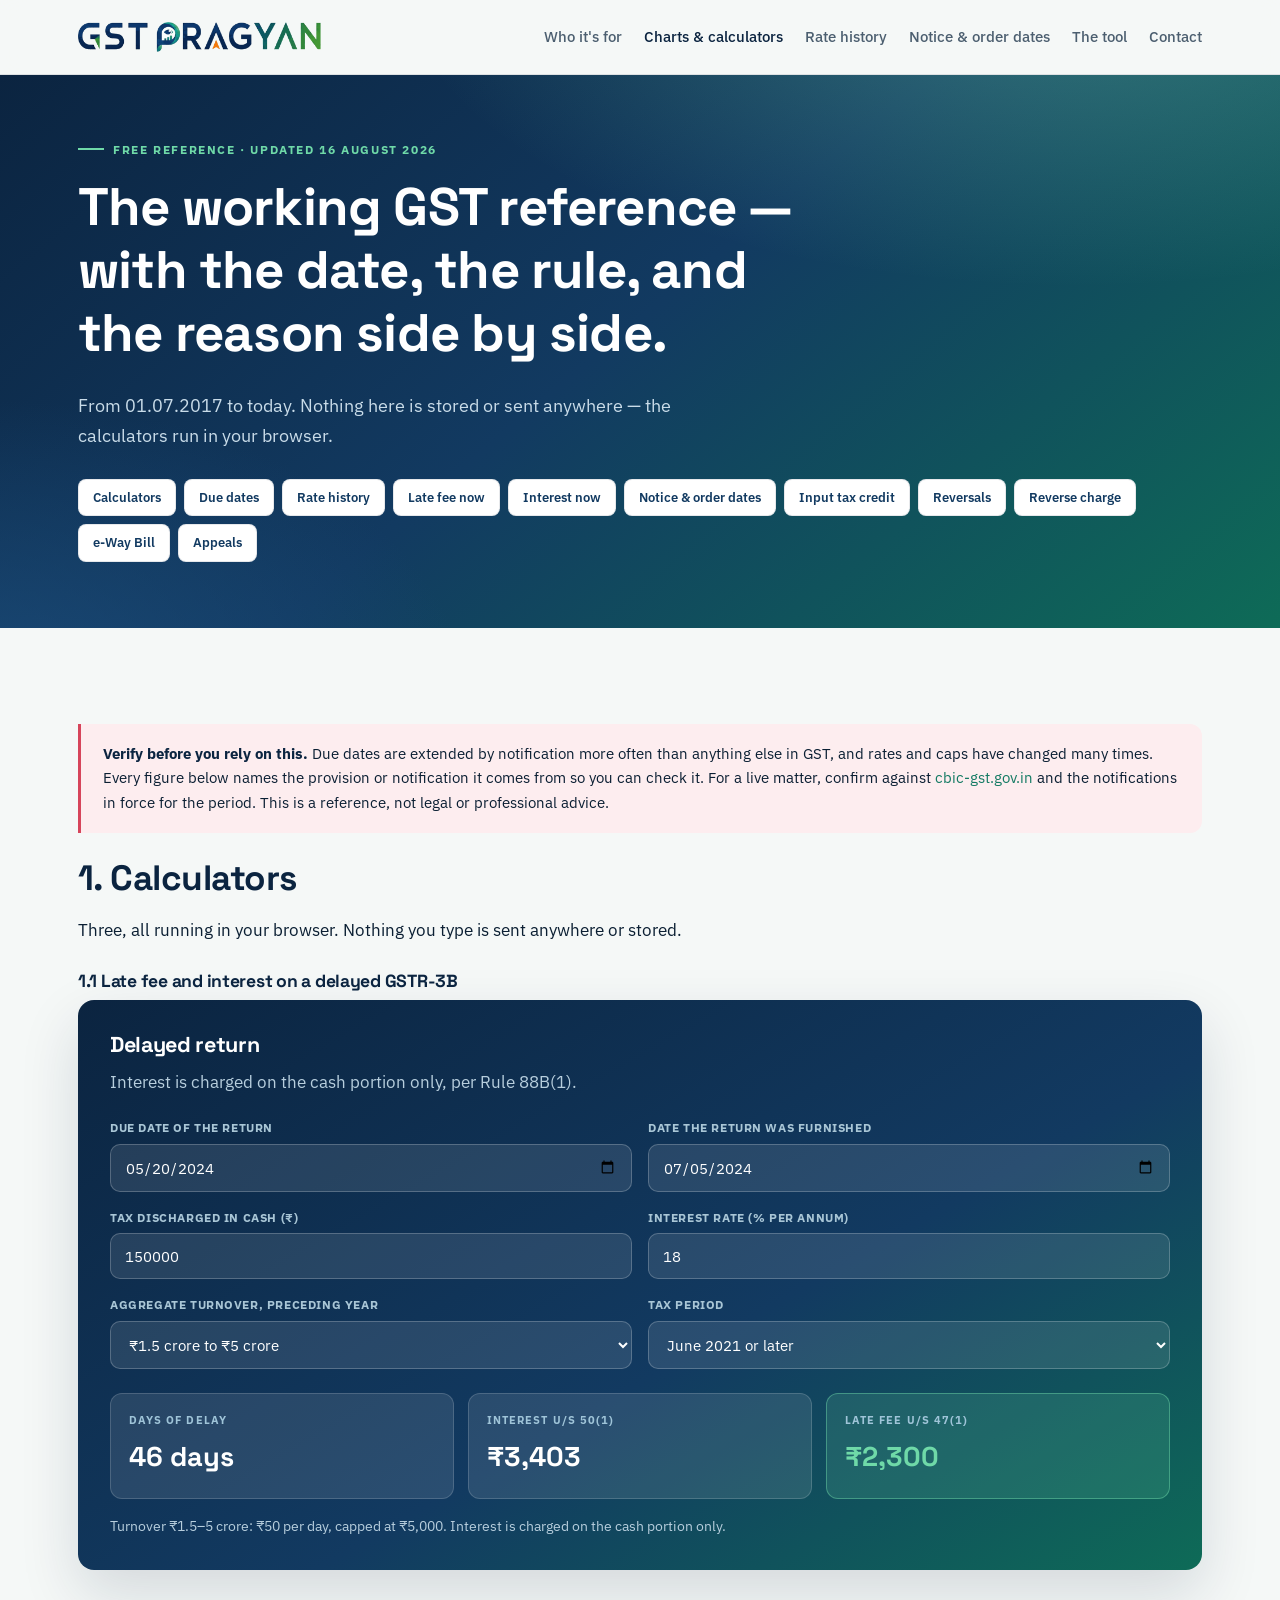
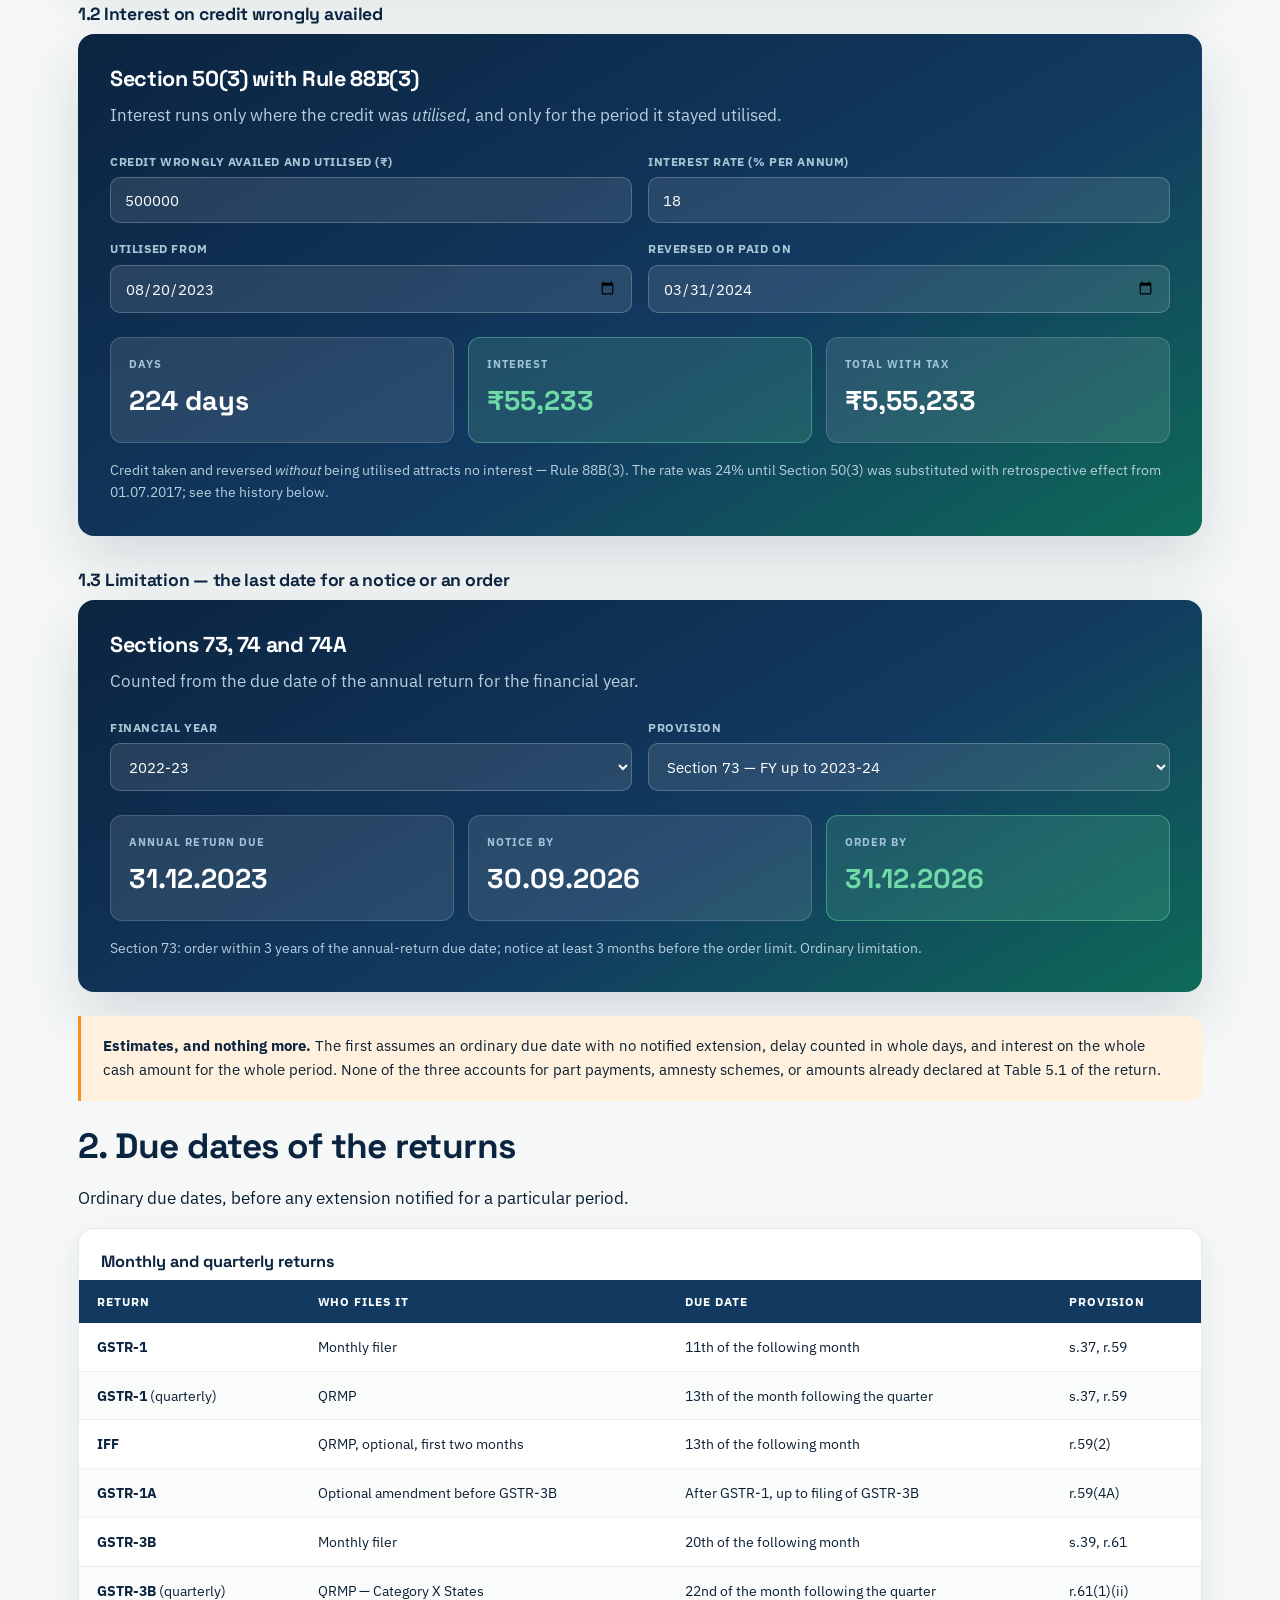
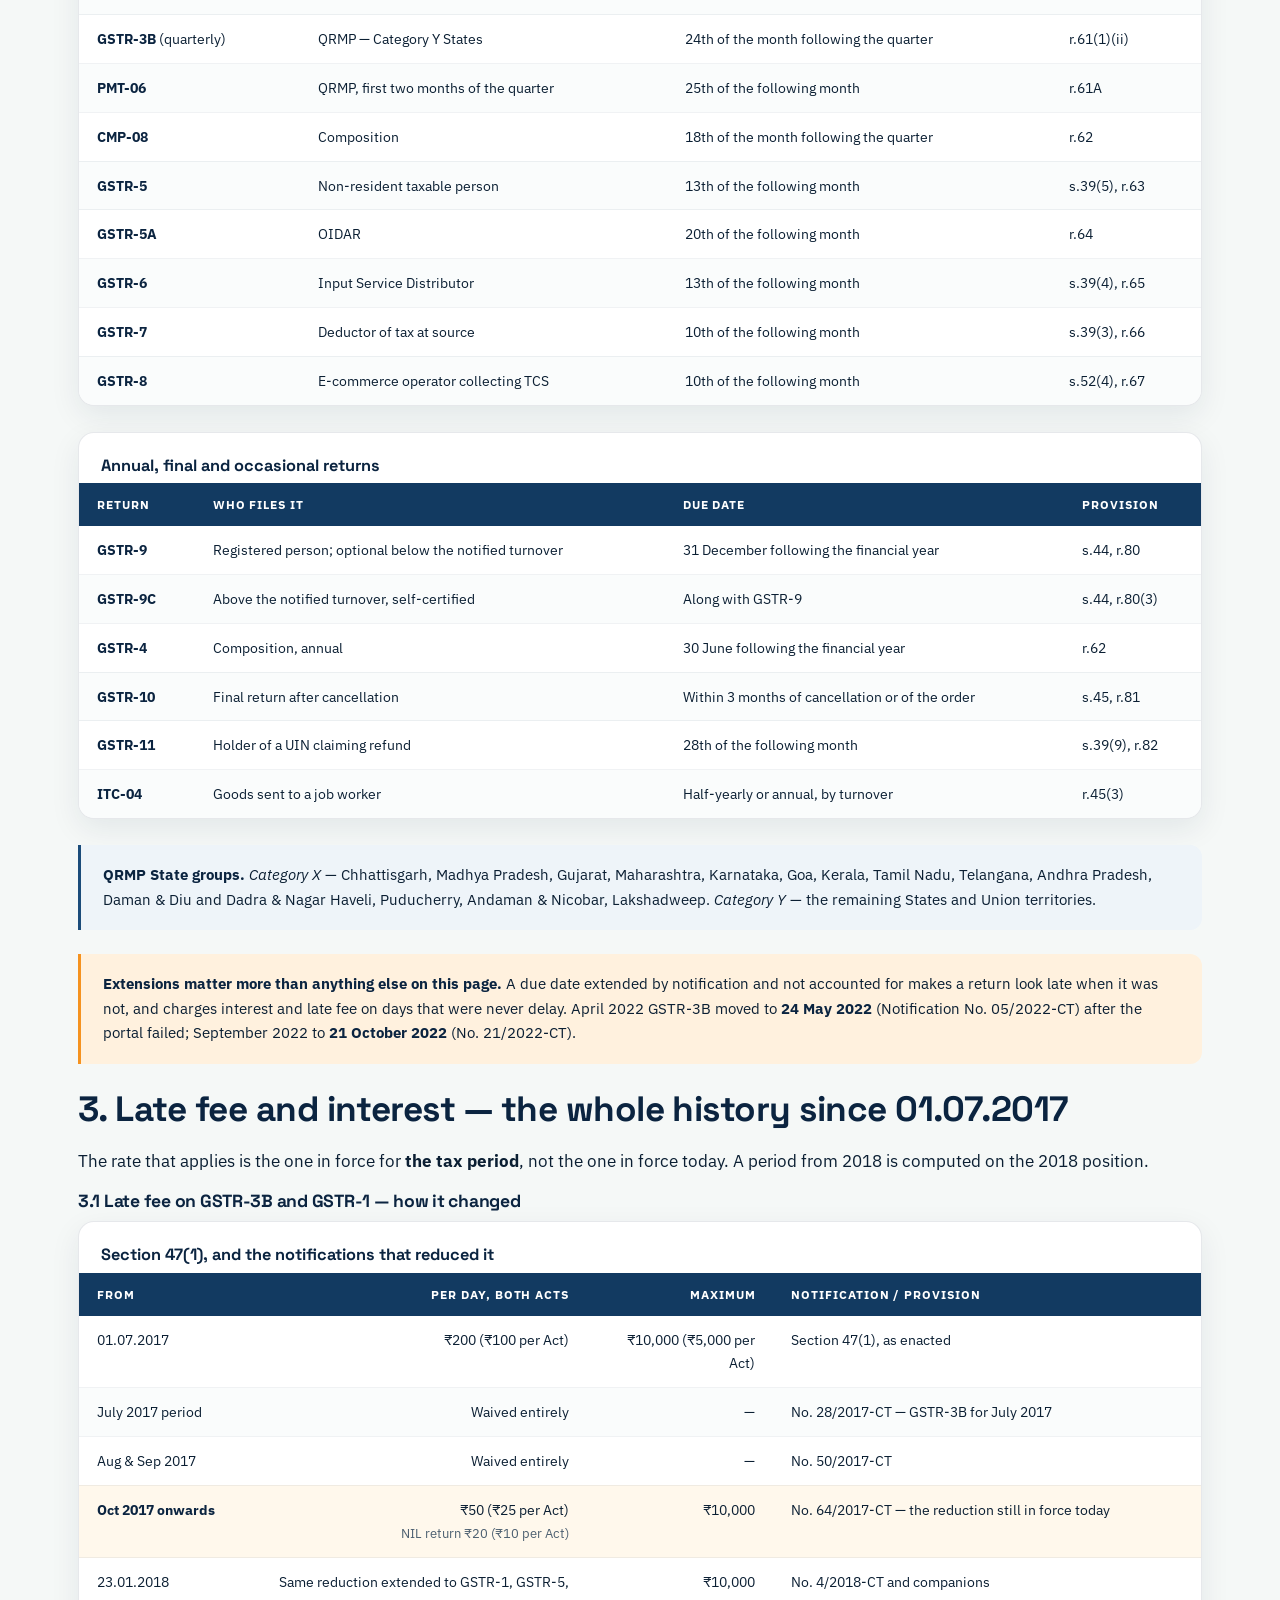
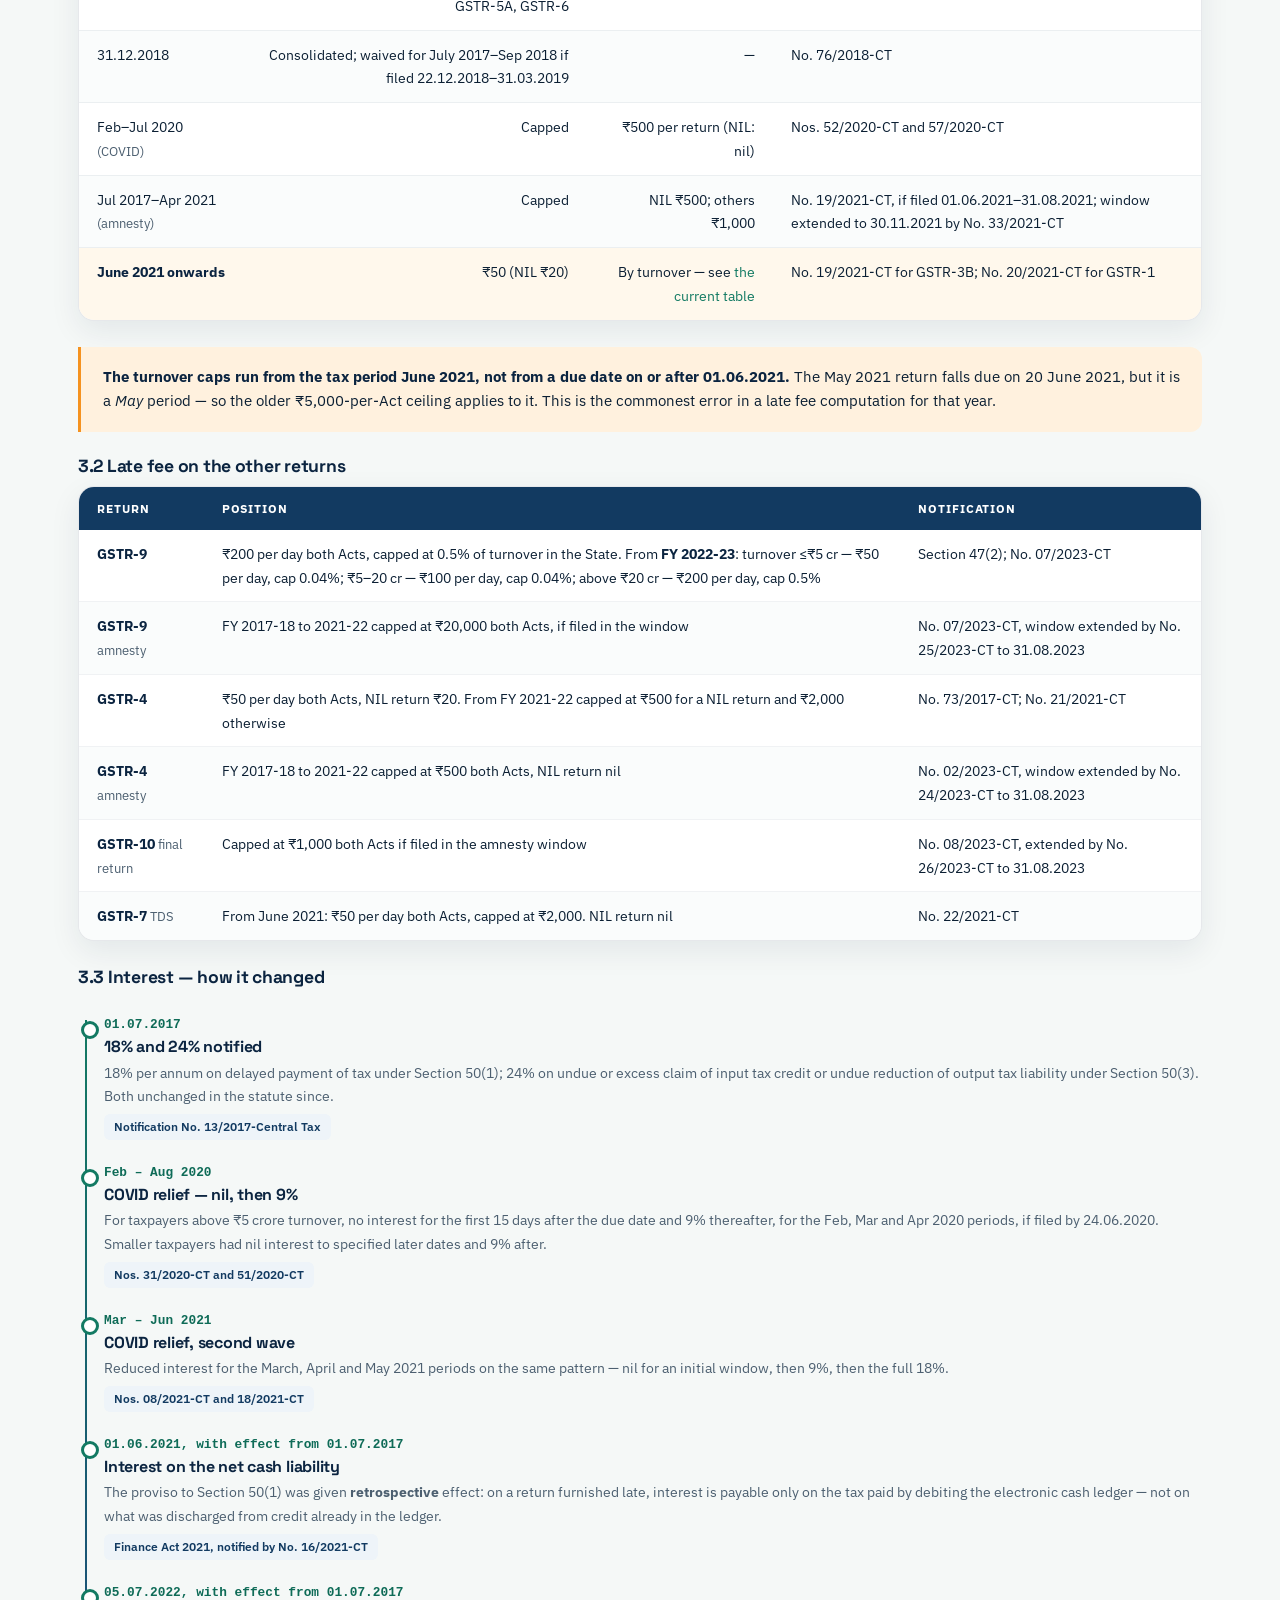
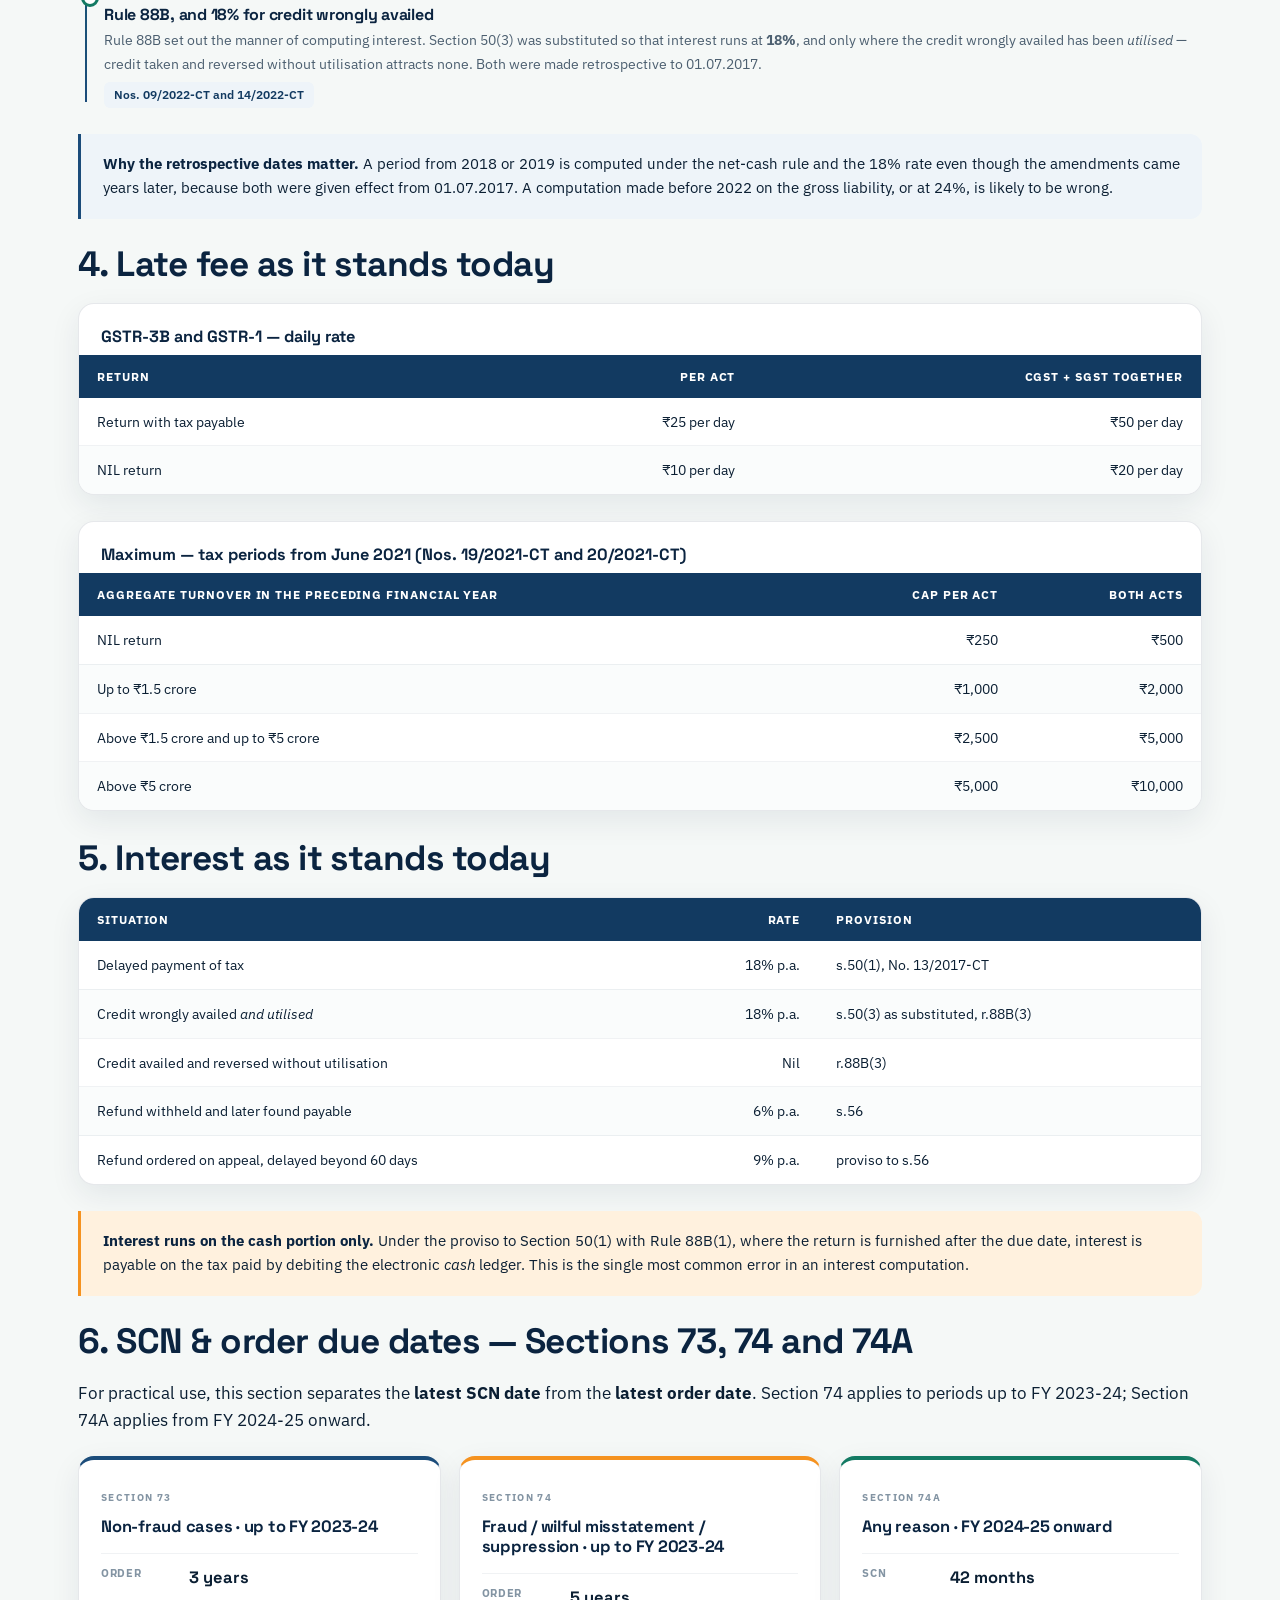
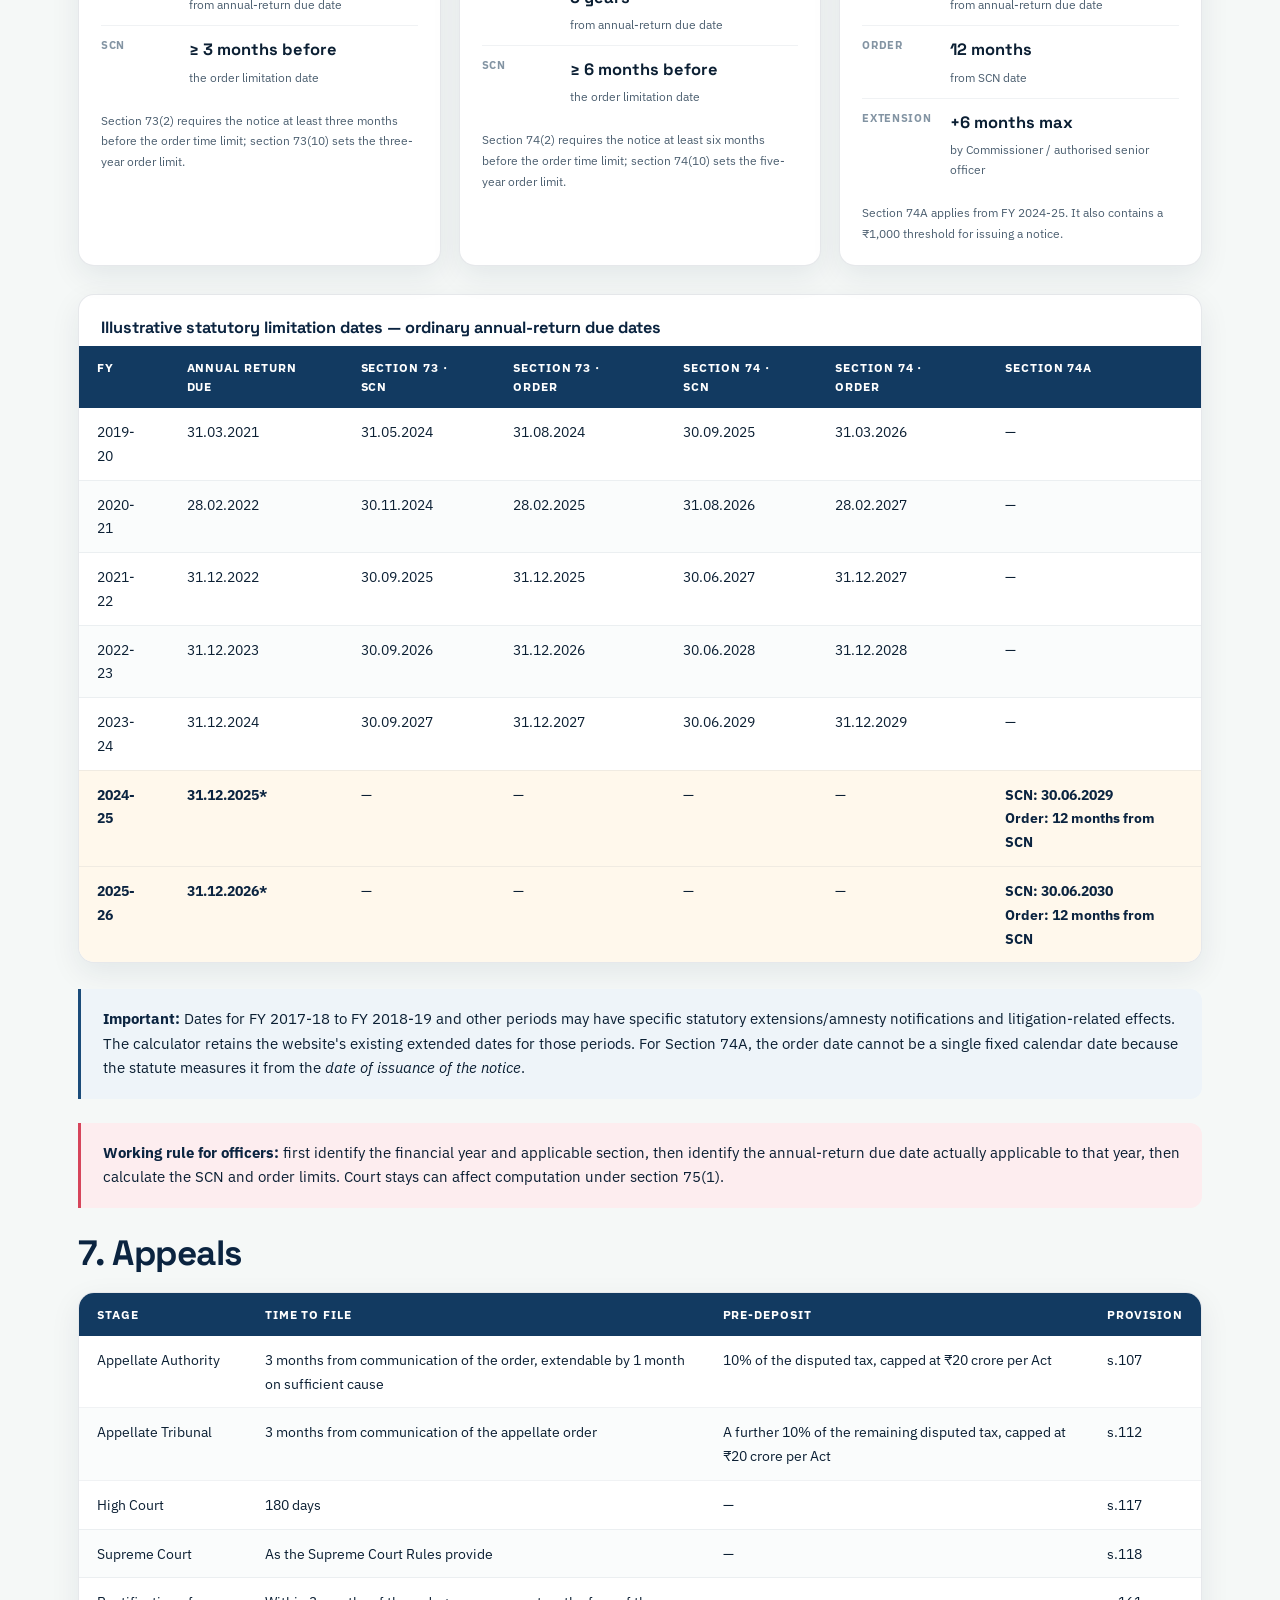
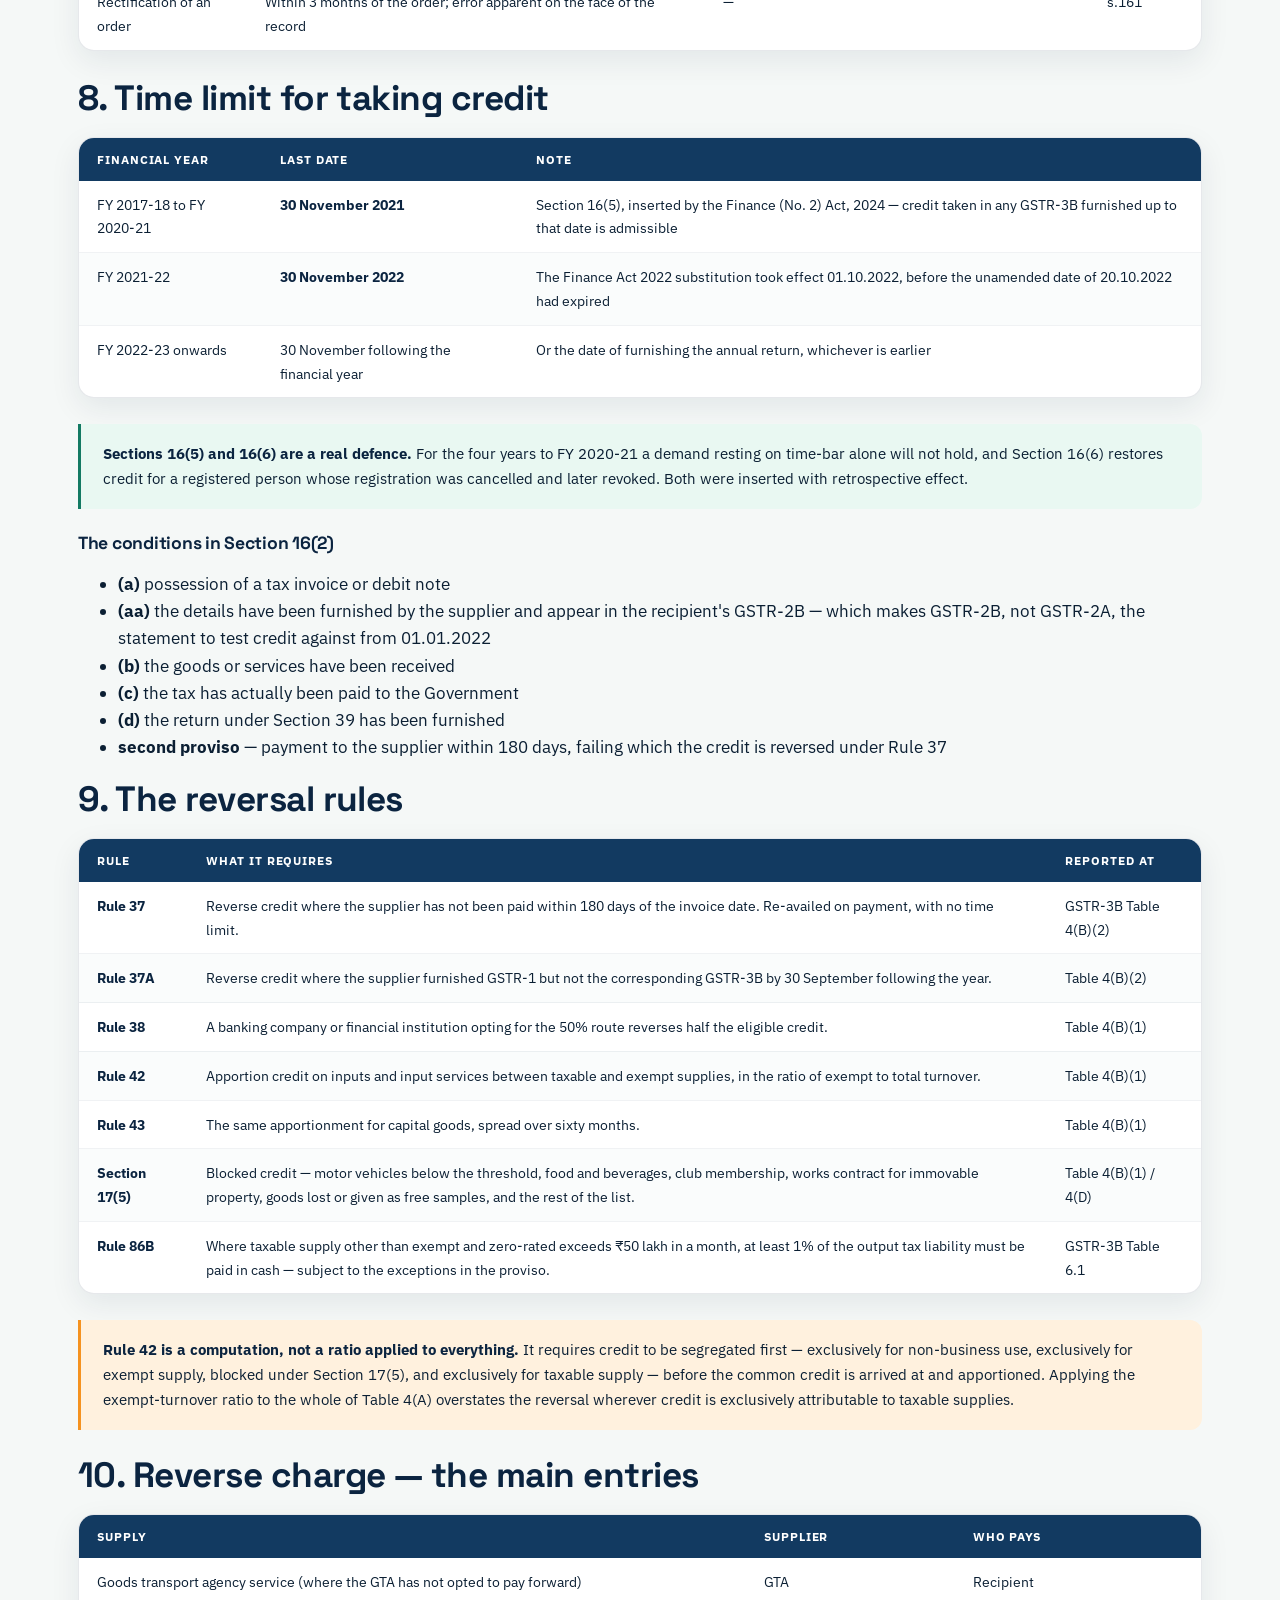
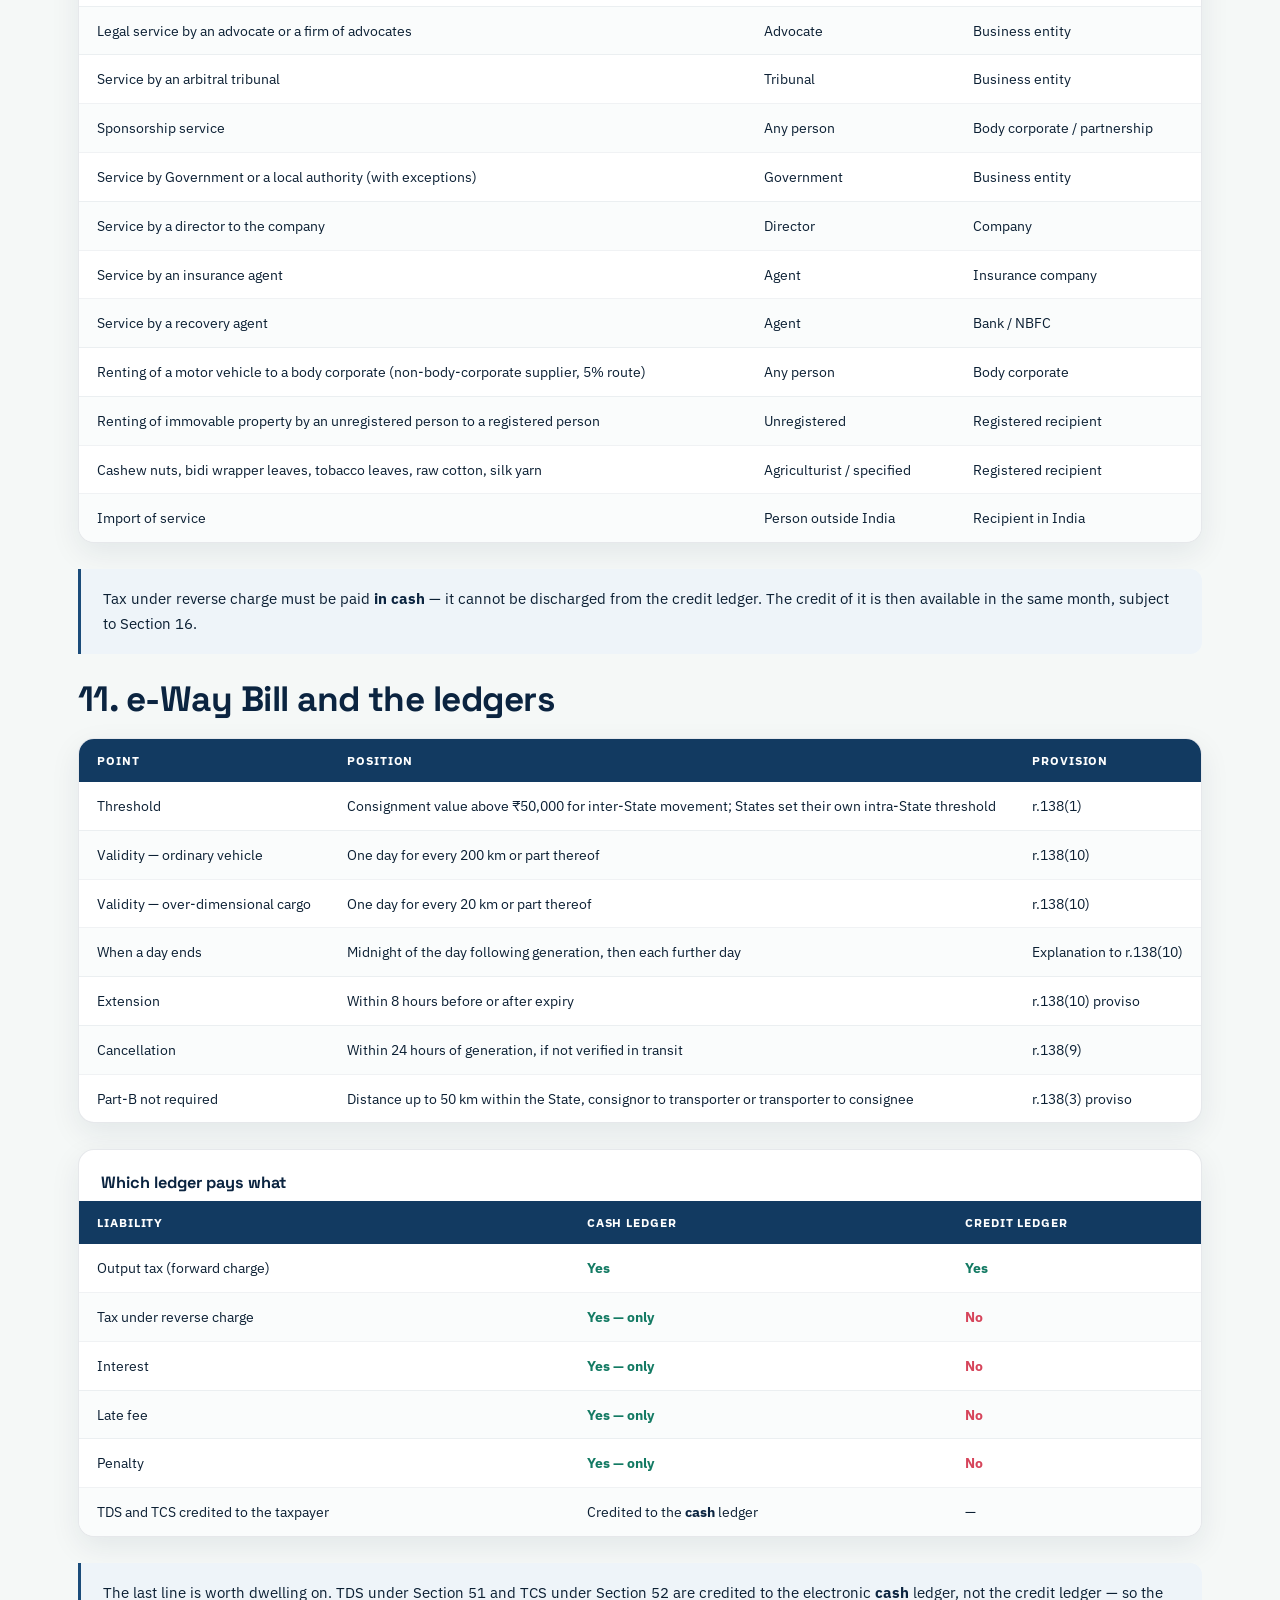
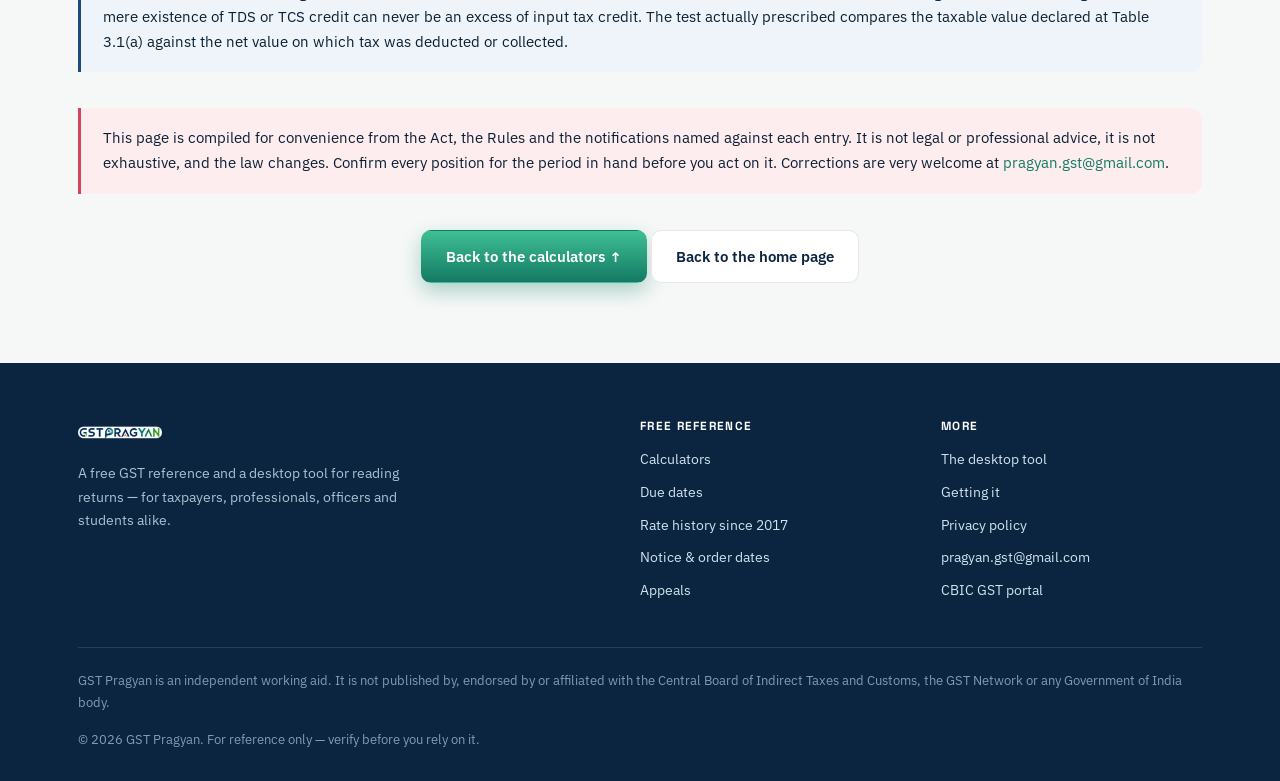
==== commit 9562e2a6: "Add files via upload" ====
--- a/compliance.html
+++ b/compliance.html
@@ -38,7 +38,7 @@
 <div class="hero" style="padding:56px 0 60px">
   <div class="wrap">
     <span class="eyebrow">Free reference · updated 16 August 2026</span>
-    <h1 style="max-width:22ch">Every rate, every date, and the notification behind it.</h1>
+    <h1 style="max-width:22ch">The working GST reference — with the date, the rule, and the reason side by side.</h1>
     <p class="lede">
       From 01.07.2017 to today. Nothing here is stored or sent anywhere — the calculators
       run in your browser.
@@ -148,16 +148,19 @@
           </select></div>
         <div class="field"><label for="limSec">Provision</label>
           <select id="limSec">
-            <option value="73" selected>Section 73 — no fraud</option>
-            <option value="74">Section 74 — fraud or suppression</option>
+            <option value="73" selected>Section 73 — FY up to 2023-24</option>
+            <option value="74">Section 74 — FY up to 2023-24</option>
+            <option value="74A">Section 74A — FY 2024-25 onward</option>
           </select></div>
+        <div class="field" id="limNoticeDateWrap" style="display:none"><label for="limNoticeDate">SCN issue date</label>
+          <input type="date" id="limNoticeDate" value="2029-06-30"></div>
       </div>
       <div class="calc-out" aria-live="polite">
         <div class="box"><div class="lbl">Annual return due</div><div class="big" id="limAnnual">—</div></div>
         <div class="box"><div class="lbl">Notice by</div><div class="big" id="limNotice">—</div></div>
         <div class="box hi"><div class="lbl">Order by</div><div class="big" id="limOrder">—</div></div>
       </div>
-      <div class="calc-basis" id="limBasis">Choose a year.</div>
+      <div class="calc-basis" id="limBasis">Choose a year and provision. For Section 74A, enter the actual SCN date to calculate the 12-month order deadline.</div>
     </div>
 
     <div class="note">
@@ -402,97 +405,32 @@
     </div>
 
     <!-- ============================================================ limitation -->
-    <h2 id="limitation">6. Due dates for notices and orders</h2>
-    <p>Limitation runs from the <strong>due date of the annual return</strong> for the
-    financial year — not from the end of the year, and not from the date of the return in
-    question.</p>
-
-    <div class="table-scroll">
-      <table>
-        <caption>The framework</caption>
-        <thead><tr><th></th><th>Section 73 — no fraud</th><th>Section 74 — fraud, wilful
-                   misstatement or suppression</th><th>Section 74A — FY 2024-25 onwards</th></tr></thead>
-        <tbody>
-          <tr><td><strong>Notice</strong></td><td>At least 3 months before the order</td>
-              <td>At least 6 months before the order</td>
-              <td>Within 42 months of the annual return due date</td></tr>
-          <tr><td><strong>Order</strong></td><td>3 years from the annual return due date</td>
-              <td>5 years from the annual return due date</td>
-              <td>Within 12 months of the notice, extendable by 6 months</td></tr>
-          <tr><td><strong>Paid before notice</strong></td><td>No penalty</td><td>15% penalty</td>
-              <td>No penalty (no fraud) / 15% (fraud)</td></tr>
-          <tr><td><strong>Paid within 60 days of notice</strong></td><td>No penalty</td><td>25% penalty</td>
-              <td>No penalty (no fraud) / 25% (fraud)</td></tr>
-          <tr><td><strong>Paid within 60 days of order</strong></td><td>10% of tax or ₹10,000, whichever is higher</td>
-              <td>50% penalty</td><td>10% or ₹10,000 (no fraud) / 50% (fraud)</td></tr>
-          <tr><td><strong>Otherwise</strong></td><td>10% of tax or ₹10,000, whichever is higher</td>
-              <td>100% penalty</td><td>As above</td></tr>
-        </tbody>
-      </table>
-    </div>
-
-    <div class="table-scroll">
-      <table>
-        <caption>Section 73 — year by year, as extended</caption>
-        <thead><tr><th>FY</th><th>Annual return due</th><th>Notice by</th><th>Order by</th>
-                   <th>Extension</th></tr></thead>
-        <tbody>
-          <tr class="hi"><td><strong>2017-18</strong></td><td>05/07.02.2020</td><td>30.09.2023</td>
-              <td>31.12.2023</td><td>Nos. 13/2022-CT and 09/2023-CT</td></tr>
-          <tr class="hi"><td><strong>2018-19</strong></td><td>31.12.2020</td><td>31.01.2024</td>
-              <td>30.04.2024</td><td>No. 09/2023-CT, further extended by No. 56/2023-CT</td></tr>
-          <tr class="hi"><td><strong>2019-20</strong></td><td>31.03.2021</td><td>31.05.2024</td>
-              <td>31.08.2024</td><td>No. 09/2023-CT, further extended by No. 56/2023-CT</td></tr>
-          <tr><td><strong>2020-21</strong></td><td>28.02.2022</td><td>30.11.2024</td>
-              <td>28.02.2025</td><td>Ordinary limitation</td></tr>
-          <tr><td><strong>2021-22</strong></td><td>31.12.2022</td><td>30.09.2025</td>
-              <td>31.12.2025</td><td>Ordinary limitation</td></tr>
-          <tr><td><strong>2022-23</strong></td><td>31.12.2023</td><td>30.09.2026</td>
-              <td>31.12.2026</td><td>Ordinary limitation</td></tr>
-          <tr><td><strong>2023-24</strong></td><td>31.12.2024</td><td>30.09.2027</td>
-              <td>31.12.2027</td><td>Ordinary limitation</td></tr>
-          <tr><td><strong>2024-25 onwards</strong></td><td>31.12.2025</td>
-              <td colspan="2">Section 74A — notice by 30.06.2029, order within 12 months of it</td>
-              <td>Finance (No. 2) Act, 2024</td></tr>
-        </tbody>
-      </table>
-    </div>
-
-    <div class="note warn">
-      <p><strong>The extensions for FY 2018-19 and 2019-20 are under challenge.</strong>
-      Notification No. 56/2023-Central Tax was issued without the prior recommendation of
-      the GST Council in the manner Section 168A contemplates, and several High Courts have
-      stayed or set aside demands resting on it. Where a notice or order for those years
-      depends on that extension, check the current position in your jurisdiction before
-      relying on the date above.</p>
-    </div>
-
-    <div class="table-scroll">
-      <table>
-        <caption>Other time limits an assessment may turn on</caption>
-        <thead><tr><th>Provision</th><th>What it covers</th><th>Time limit</th></tr></thead>
-        <tbody>
-          <tr><td><strong>Section 62</strong></td><td>Best judgement assessment of a non-filer</td>
-              <td>Order within 5 years of the annual return due date; withdrawn if the return is filed within 60 days (with late fee and interest)</td></tr>
-          <tr><td><strong>Section 63</strong></td><td>Assessment of an unregistered person</td>
-              <td>Order within 5 years of the annual return due date</td></tr>
-          <tr><td><strong>Section 64</strong></td><td>Summary assessment</td>
-              <td>No outer limit; may be withdrawn on application within 30 days</td></tr>
-          <tr><td><strong>Section 65</strong></td><td>Audit by the department</td>
-              <td>Completed within 3 months of commencement, extendable by 6 months</td></tr>
-          <tr><td><strong>Section 61</strong></td><td>Scrutiny of returns</td>
-              <td>No outer limit in the section; the reply period is 30 days from ASMT-10, or such further period as permitted</td></tr>
-        </tbody>
-      </table>
-    </div>
-
-    <div class="note info">
-      <p><strong>The scrutiny sequence.</strong> ASMT-10 intimates the discrepancy →
-      ASMT-11 is the reply, within 30 days → ASMT-12 accepts the explanation and closes the
-      matter. Where there is no reply, or the reply is not accepted, the officer may
-      proceed under Sections 65, 66 or 67, or determine the tax under Section 73, 74 or
-      74A. There is <strong>no materiality threshold</strong> in Section 61 or Rule 99.</p>
-    </div>
+    <h2 id="limitation">6. SCN &amp; order due dates — Sections 73, 74 and 74A</h2>
+    <p>For practical use, this section separates the <strong>latest SCN date</strong> from the <strong>latest order date</strong>. Section 74 applies to periods up to FY 2023-24; Section 74A applies from FY 2024-25 onward.</p>
+
+    <div class="regime-grid">
+      <div class="regime-card"><span class="regime-tag">SECTION 73</span><h3>Non-fraud cases · up to FY 2023-24</h3><div class="regime-rule"><b>Order</b><strong>3 years</strong><span>from annual-return due date</span></div><div class="regime-rule"><b>SCN</b><strong>≥ 3 months before</strong><span>the order limitation date</span></div><p>Section 73(2) requires the notice at least three months before the order time limit; section 73(10) sets the three-year order limit.</p></div>
+      <div class="regime-card regime-74"><span class="regime-tag">SECTION 74</span><h3>Fraud / wilful misstatement / suppression · up to FY 2023-24</h3><div class="regime-rule"><b>Order</b><strong>5 years</strong><span>from annual-return due date</span></div><div class="regime-rule"><b>SCN</b><strong>≥ 6 months before</strong><span>the order limitation date</span></div><p>Section 74(2) requires the notice at least six months before the order time limit; section 74(10) sets the five-year order limit.</p></div>
+      <div class="regime-card regime-74a"><span class="regime-tag">SECTION 74A</span><h3>Any reason · FY 2024-25 onward</h3><div class="regime-rule"><b>SCN</b><strong>42 months</strong><span>from annual-return due date</span></div><div class="regime-rule"><b>Order</b><strong>12 months</strong><span>from SCN date</span></div><div class="regime-rule"><b>Extension</b><strong>+6 months max</strong><span>by Commissioner / authorised senior officer</span></div><p>Section 74A applies from FY 2024-25. It also contains a ₹1,000 threshold for issuing a notice.</p></div>
+    </div>
+
+    <div class="table-scroll limitation-table">
+      <table>
+        <caption>Illustrative statutory limitation dates — ordinary annual-return due dates</caption>
+        <thead><tr><th>FY</th><th>Annual return due</th><th>Section 73 · SCN</th><th>Section 73 · Order</th><th>Section 74 · SCN</th><th>Section 74 · Order</th><th>Section 74A</th></tr></thead>
+        <tbody>
+          <tr><td>2019-20</td><td>31.03.2021</td><td>31.05.2024</td><td>31.08.2024</td><td>30.09.2025</td><td>31.03.2026</td><td>—</td></tr>
+          <tr><td>2020-21</td><td>28.02.2022</td><td>30.11.2024</td><td>28.02.2025</td><td>31.08.2026</td><td>28.02.2027</td><td>—</td></tr>
+          <tr><td>2021-22</td><td>31.12.2022</td><td>30.09.2025</td><td>31.12.2025</td><td>30.06.2027</td><td>31.12.2027</td><td>—</td></tr>
+          <tr><td>2022-23</td><td>31.12.2023</td><td>30.09.2026</td><td>31.12.2026</td><td>30.06.2028</td><td>31.12.2028</td><td>—</td></tr>
+          <tr><td>2023-24</td><td>31.12.2024</td><td>30.09.2027</td><td>31.12.2027</td><td>30.06.2029</td><td>31.12.2029</td><td>—</td></tr>
+          <tr class="hi"><td><strong>2024-25</strong></td><td><strong>31.12.2025*</strong></td><td>—</td><td>—</td><td>—</td><td>—</td><td><strong>SCN: 30.06.2029<br>Order: 12 months from SCN</strong></td></tr>
+          <tr class="hi"><td><strong>2025-26</strong></td><td><strong>31.12.2026*</strong></td><td>—</td><td>—</td><td>—</td><td>—</td><td><strong>SCN: 30.06.2030<br>Order: 12 months from SCN</strong></td></tr>
+        </tbody>
+      </table>
+    </div>
+    <div class="note info"><p><strong>Important:</strong> Dates for FY 2017-18 to FY 2018-19 and other periods may have specific statutory extensions/amnesty notifications and litigation-related effects. The calculator retains the website's existing extended dates for those periods. For Section 74A, the order date cannot be a single fixed calendar date because the statute measures it from the <em>date of issuance of the notice</em>.</p></div>
+    <div class="note warn"><p><strong>Working rule for officers:</strong> first identify the financial year and applicable section, then identify the annual-return due date actually applicable to that year, then calculate the SCN and order limits. Court stays can affect computation under section 75(1).</p></div>
 
     <!-- ============================================================ appeals -->
     <h2 id="appeal">7. Appeals</h2>
@@ -799,50 +737,51 @@
   });
 
   // ---------------------------------------------------------- 3. limitation
-  // The annual return due date per year, including the dates as actually extended, and
-  // the s.73 order dates as extended by Notifications 13/2022, 09/2023 and 56/2023.
   var YEARS = {
-    "2017-18": { annual: "05.02.2020", n73: "30.09.2023", o73: "31.12.2023",
-                 n74: "05.08.2024", o74: "05.02.2025",
-                 note: "s.73 dates as extended by Nos. 13/2022-CT and 09/2023-CT." },
-    "2018-19": { annual: "31.12.2020", n73: "31.01.2024", o73: "30.04.2024",
-                 n74: "30.06.2025", o74: "31.12.2025",
-                 note: "s.73 dates as extended by Nos. 09/2023-CT and 56/2023-CT \u2014 the latter is under challenge." },
-    "2019-20": { annual: "31.03.2021", n73: "31.05.2024", o73: "31.08.2024",
-                 n74: "30.09.2025", o74: "31.03.2026",
-                 note: "s.73 dates as extended by Nos. 09/2023-CT and 56/2023-CT \u2014 the latter is under challenge." },
-    "2020-21": { annual: "28.02.2022", n73: "30.11.2024", o73: "28.02.2025",
-                 n74: "31.08.2026", o74: "28.02.2027", note: "Ordinary limitation." },
-    "2021-22": { annual: "31.12.2022", n73: "30.09.2025", o73: "31.12.2025",
-                 n74: "30.06.2027", o74: "31.12.2027", note: "Ordinary limitation." },
-    "2022-23": { annual: "31.12.2023", n73: "30.09.2026", o73: "31.12.2026",
-                 n74: "30.06.2028", o74: "31.12.2028", note: "Ordinary limitation." },
-    "2023-24": { annual: "31.12.2024", n73: "30.09.2027", o73: "31.12.2027",
-                 n74: "30.06.2029", o74: "31.12.2029", note: "Ordinary limitation." },
-    "2024-25": { annual: "31.12.2025", s74a: true, n73: "30.06.2029",
-                 o73: "12 months from the notice",
-                 note: "Section 74A applies from FY 2024-25: one limitation whether or not fraud is alleged \u2014 notice within 42 months of the annual return due date, order within 12 months of the notice (extendable by 6 months)." },
-    "2025-26": { annual: "31.12.2026", s74a: true, n73: "30.06.2030",
-                 o73: "12 months from the notice",
-                 note: "Section 74A applies from FY 2024-25." }
+    "2017-18": { annual: "05.02.2020", n73: "30.09.2023", o73: "31.12.2023", n74: "05.08.2024", o74: "05.02.2025", note: "Extended dates retained from the reference table." },
+    "2018-19": { annual: "31.12.2020", n73: "31.01.2024", o73: "30.04.2024", n74: "30.06.2025", o74: "31.12.2025", note: "Extended dates retained from the reference table." },
+    "2019-20": { annual: "31.03.2021", n73: "31.05.2024", o73: "31.08.2024", n74: "30.09.2025", o74: "31.03.2026", note: "Extended dates retained from the reference table." },
+    "2020-21": { annual: "28.02.2022", n73: "30.11.2024", o73: "28.02.2025", n74: "31.08.2026", o74: "28.02.2027", note: "Ordinary limitation." },
+    "2021-22": { annual: "31.12.2022", n73: "30.09.2025", o73: "31.12.2025", n74: "30.06.2027", o74: "31.12.2027", note: "Ordinary limitation." },
+    "2022-23": { annual: "31.12.2023", n73: "30.09.2026", o73: "31.12.2026", n74: "30.06.2028", o74: "31.12.2028", note: "Ordinary limitation." },
+    "2023-24": { annual: "31.12.2024", n73: "30.09.2027", o73: "31.12.2027", n74: "30.06.2029", o74: "31.12.2029", note: "Ordinary limitation." },
+    "2024-25": { annual: "31.12.2025", s74a: true, n74a: "30.06.2029", note: "Section 74A: SCN within 42 months from annual-return due date; order within 12 months of SCN, extendable by up to 6 months." },
+    "2025-26": { annual: "31.12.2026", s74a: true, n74a: "30.06.2030", note: "Section 74A: SCN within 42 months from annual-return due date; order within 12 months of SCN, extendable by up to 6 months." }
   };
-  on(["limFy", "limSec"], function () {
+
+  function addMonthsISO(iso, months) {
+    var d = new Date(iso + "T00:00:00");
+    if (isNaN(d)) return null;
+    var day = d.getDate();
+    d.setMonth(d.getMonth() + months);
+    if (d.getDate() !== day) d.setDate(0);
+    return d;
+  }
+  function fmtDate(d) {
+    if (!d) return "—";
+    return String(d.getDate()).padStart(2,"0") + "." + String(d.getMonth()+1).padStart(2,"0") + "." + d.getFullYear();
+  }
+  on(["limFy", "limSec", "limNoticeDate"], function () {
     var g = function (i) { return document.getElementById(i); };
     var y = YEARS[g("limFy").value];
     if (!y) return;
-    var fraud = g("limSec").value === "74";
+    var sec = g("limSec").value;
+    var wrap = g("limNoticeDateWrap");
+    wrap.style.display = sec === "74A" ? "block" : "none";
     g("limAnnual").textContent = y.annual;
-    if (y.s74a) {
-      g("limNotice").textContent = y.n73;
-      g("limOrder").textContent = y.o73;
-      g("limBasis").textContent = y.note;
+    if (sec === "74A") {
+      g("limNotice").textContent = y.n74a || "—";
+      var noticeISO = g("limNoticeDate").value;
+      var od = noticeISO ? addMonthsISO(noticeISO, 12) : null;
+      g("limOrder").textContent = od ? fmtDate(od) : "12 months from SCN";
+      g("limBasis").textContent = y.note + " The date above assumes the ordinary annual-return due date; enter the actual SCN date for the exact order deadline.";
     } else {
+      var fraud = sec === "74";
       g("limNotice").textContent = fraud ? y.n74 : y.n73;
       g("limOrder").textContent = fraud ? y.o74 : y.o73;
       g("limBasis").textContent = (fraud
-        ? "Section 74: order within 5 years of the annual return due date, notice at least 6 months before it. "
-        : "Section 73: order within 3 years of the annual return due date, notice at least 3 months before it. ")
-        + y.note;
+        ? "Section 74: order within 5 years of the annual-return due date; notice at least 6 months before the order limit. "
+        : "Section 73: order within 3 years of the annual-return due date; notice at least 3 months before the order limit. ") + y.note;
     }
   });
 })();
--- a/style.css
+++ b/style.css
@@ -300,3 +300,69 @@
 .small { font-size: .84rem; color: var(--ink-soft); }
 @media (max-width: 980px) { .audience { grid-template-columns: repeat(2, 1fr); } }
 @media (max-width: 680px) { .audience { grid-template-columns: 1fr; } }
+
+
+/* ================================================================ 2026 dashboard refresh */
+.hero-dashboard { margin-top: 34px; background: rgba(255,255,255,.08); border: 1px solid rgba(255,255,255,.15); border-radius: 22px; padding: 20px; box-shadow: 0 24px 60px rgba(3,20,35,.22); backdrop-filter: blur(8px); }
+.dash-top { display:flex; align-items:center; justify-content:space-between; gap:18px; color:#fff; margin-bottom:16px; }
+.dash-top strong { display:block; font-family:var(--display); font-size:1.15rem; margin-top:4px; }
+.dash-kicker { color:#A9C6D6; font-size:.66rem; letter-spacing:.12em; font-weight:700; }
+.status-dot { color:#DDF9EC; background:rgba(111,217,168,.14); border:1px solid rgba(111,217,168,.28); padding:6px 10px; border-radius:999px; font-size:.72rem; font-weight:700; }
+.dash-grid { display:grid; grid-template-columns:repeat(3,1fr); gap:12px; }
+.dash-card { background:rgba(255,255,255,.09); border:1px solid rgba(255,255,255,.13); border-radius:14px; padding:15px; color:#fff; }
+.dash-card span,.dash-card small { display:block; color:#A9C6D6; font-size:.72rem; }
+.dash-card b { display:block; font-family:var(--display); font-size:1.02rem; margin:8px 0 5px; }
+.dash-alert { border-color:rgba(111,217,168,.42); background:rgba(111,217,168,.10); }
+.dash-chart { margin-top:12px; background:rgba(4,23,39,.25); border:1px solid rgba(255,255,255,.10); border-radius:14px; padding:15px 16px 12px; }
+.chart-title { display:flex; justify-content:space-between; gap:12px; color:#fff; font-size:.84rem; }
+.chart-title span { color:#8EADBF; font-size:.72rem; }
+.mini-bars { height:76px; display:flex; align-items:end; gap:8px; margin-top:10px; }
+.mini-bars i { flex:1; min-width:10px; border-radius:5px 5px 2px 2px; background:linear-gradient(to top,#6FD9A8,#2D7B68); opacity:.9; }
+.mini-axis { display:flex; justify-content:space-between; color:#8EADBF; font-size:.66rem; margin-top:5px; }
+.insights { background:#F6FAF8; border-top:1px solid var(--line); border-bottom:1px solid var(--line); }
+.chart-grid { display:grid; grid-template-columns:repeat(2,1fr); gap:20px; }
+.chart-card { background:var(--paper); border:1px solid var(--line); border-radius:18px; padding:24px; box-shadow:var(--shadow); }
+.chart-card.chart-featured { background:linear-gradient(145deg,#0B2440,#123A61); color:#fff; border-color:#123A61; }
+.chart-head { display:flex; justify-content:space-between; align-items:flex-start; gap:15px; margin-bottom:20px; }
+.chart-label { font-size:.64rem; font-weight:800; letter-spacing:.12em; color:var(--teal-deep); }
+.chart-featured .chart-label { color:#8EE8C3; }
+.chart-head h3 { margin:5px 0 0; font-size:1.08rem; }
+.chart-note { font-size:.68rem; color:var(--ink-faint); white-space:nowrap; }
+.chart-featured .chart-note { color:#B7CEDD; }
+.chart-pill { font-size:.67rem; padding:5px 9px; border-radius:999px; background:rgba(111,217,168,.13); color:#8EE8C3; white-space:nowrap; }
+.hbar { display:grid; grid-template-columns:90px 1fr 52px; gap:10px; align-items:center; margin:15px 0; font-size:.82rem; }
+.hbar i { display:block; height:9px; background:#E7F0ED; border-radius:99px; overflow:hidden; }
+.hbar i b { display:block; height:100%; border-radius:99px; background:linear-gradient(90deg,var(--teal),var(--navy-soft)); }
+.hbar strong { font-size:.76rem; text-align:right; }
+.vchart { height:130px; display:flex; align-items:end; gap:12px; padding:10px 8px 0; border-bottom:1px solid var(--line); }
+.vchart > div { flex:1; height:100%; display:flex; align-items:end; justify-content:center; position:relative; }
+.vchart i { width:70%; max-width:28px; border-radius:6px 6px 0 0; background:linear-gradient(to top,var(--navy-soft),#7BCFB0); }
+.vchart span { position:absolute; top:-4px; font-size:.62rem; color:var(--ink-faint); }
+.vlabels { display:flex; justify-content:space-between; gap:8px; font-size:.63rem; color:var(--ink-faint); padding-top:7px; }
+.linechart { width:100%; height:auto; margin-top:5px; }
+.linechart .gridline { stroke:#DDE7E4; stroke-width:1; fill:none; }
+.linechart .trend { stroke:var(--teal); stroke-width:5; fill:none; stroke-linecap:round; }
+.linechart circle { fill:var(--paper); stroke:var(--teal); stroke-width:4; }
+.linechart text { fill:#7A8D98; font-size:12px; }
+.chart-source { display:block; margin-top:16px; color:var(--ink-faint); font-size:.72rem; line-height:1.5; }
+.chart-featured .chart-source { color:#A9C2D4; }
+.steps { display:grid; gap:10px; }
+.steps > div { display:grid; grid-template-columns:32px 1fr auto; gap:10px; align-items:center; padding:11px 0; border-bottom:1px solid rgba(255,255,255,.12); }
+.steps b { color:#8EE8C3; font-family:var(--mono); font-size:.7rem; }
+.steps span { color:#B7CEDD; font-size:.78rem; }
+.steps strong { font-size:.82rem; }
+.regime-grid { display:grid; grid-template-columns:repeat(3,1fr); gap:18px; margin:22px 0 28px; }
+.regime-card { background:var(--paper); border:1px solid var(--line); border-top:4px solid var(--navy-soft); border-radius:16px; padding:22px; box-shadow:var(--shadow); }
+.regime-card.regime-74 { border-top-color:var(--orange); }
+.regime-card.regime-74a { border-top-color:var(--teal); }
+.regime-tag { font-size:.64rem; letter-spacing:.13em; font-weight:800; color:var(--ink-faint); }
+.regime-card h3 { font-size:1.03rem; margin:8px 0 16px; }
+.regime-rule { display:grid; grid-template-columns:76px 1fr; gap:4px 12px; padding:10px 0; border-top:1px solid var(--line-soft); }
+.regime-rule b { font-size:.7rem; color:var(--ink-faint); text-transform:uppercase; letter-spacing:.06em; }
+.regime-rule strong { font-family:var(--display); font-size:1.03rem; }
+.regime-rule span { grid-column:2; color:var(--ink-soft); font-size:.76rem; }
+.regime-card p { color:var(--ink-soft); font-size:.78rem; margin:12px 0 0; }
+.limitation-table table { min-width:980px; }
+.limitation-table td { font-variant-numeric:tabular-nums; }
+@media (max-width:980px) { .dash-grid,.regime-grid { grid-template-columns:1fr; } .chart-grid { grid-template-columns:1fr; } }
+@media (max-width:680px) { .dash-top { align-items:flex-start; flex-direction:column; } .hero-dashboard { padding:14px; } .hbar { grid-template-columns:76px 1fr 42px; } .chart-card { padding:18px; } }
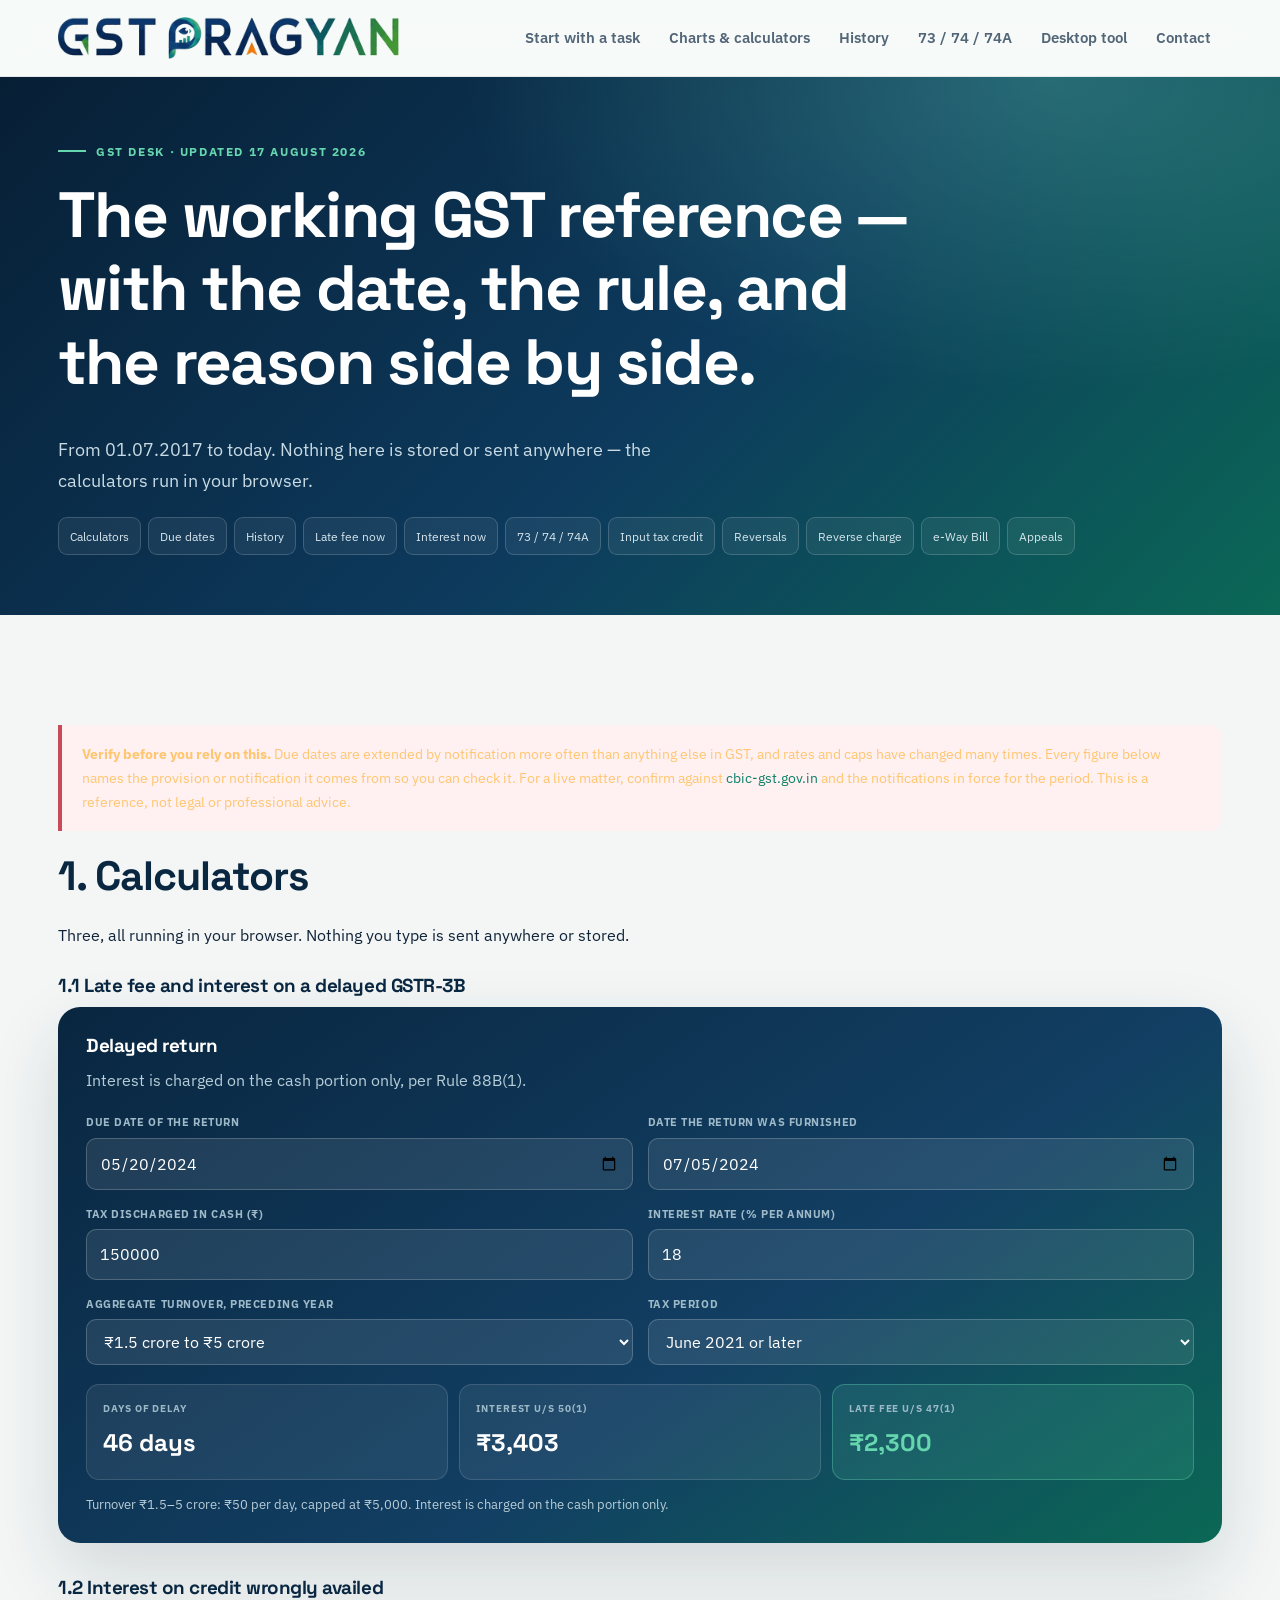
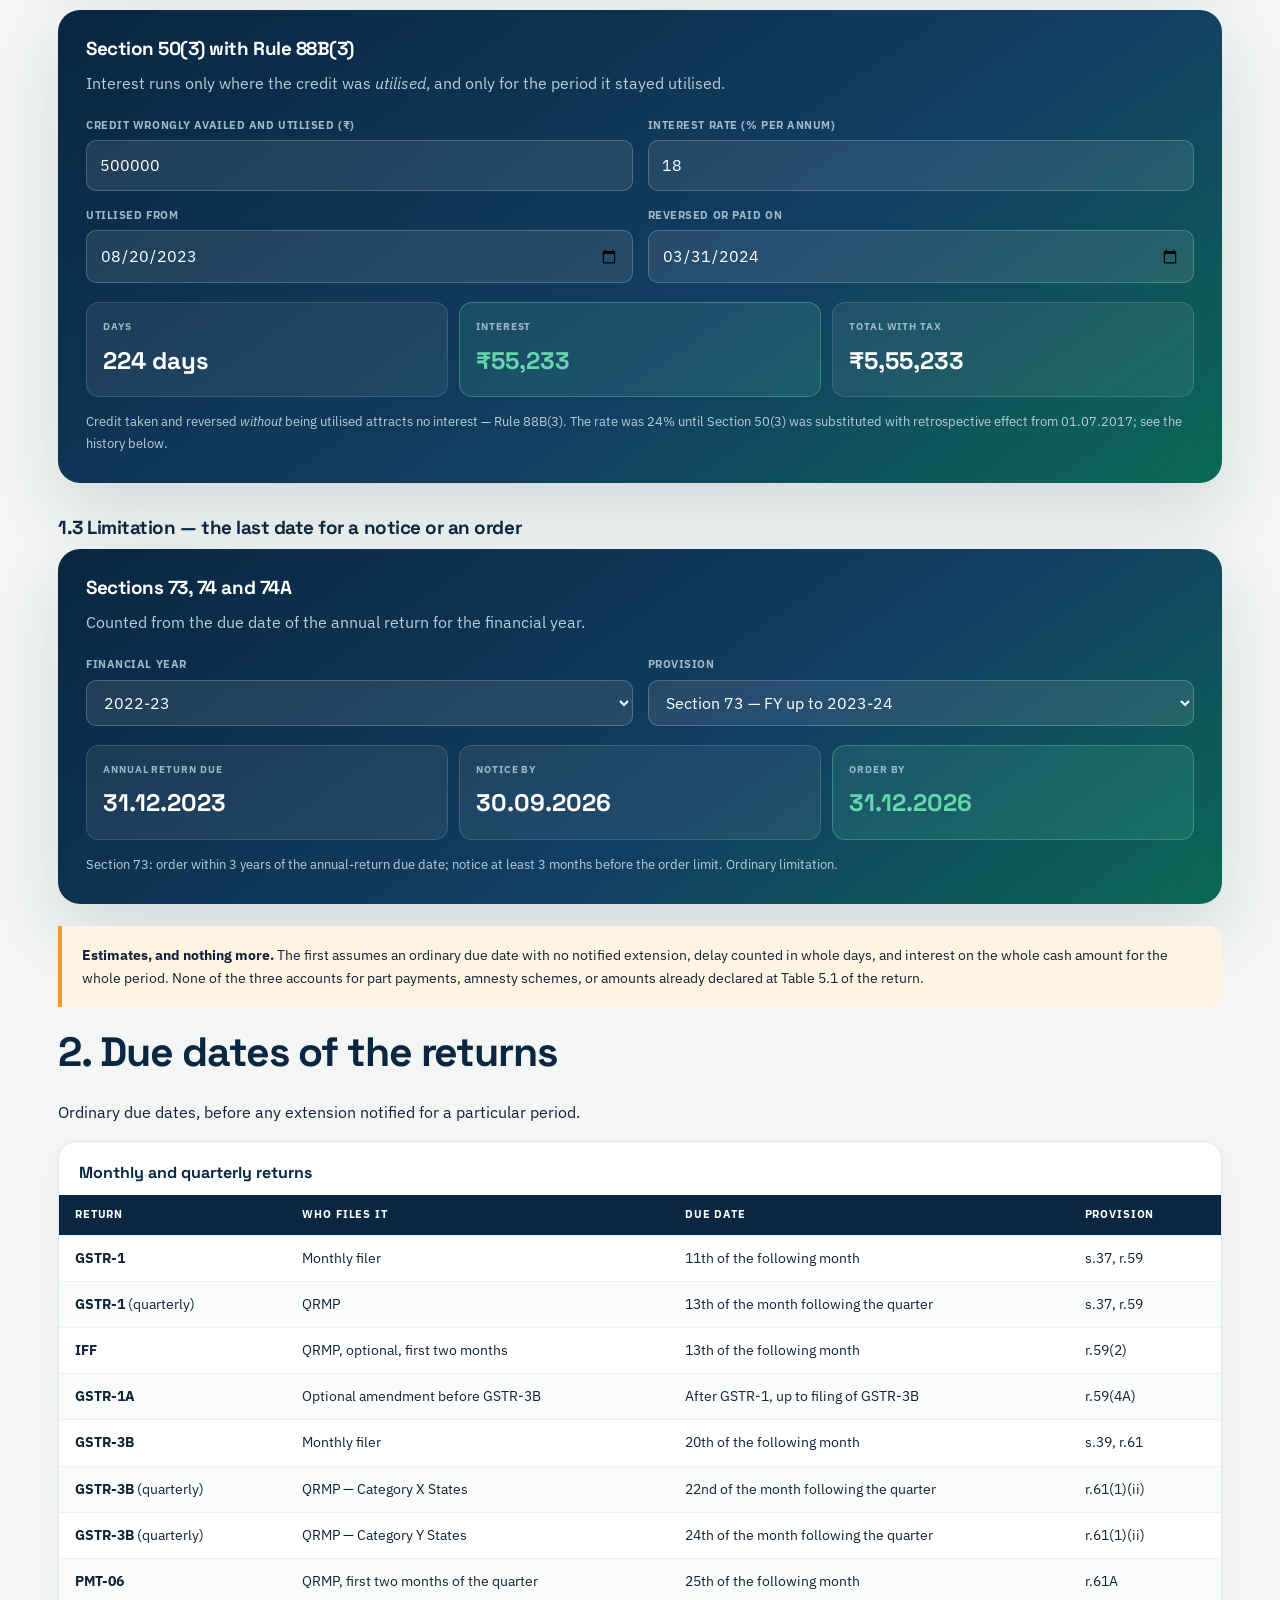
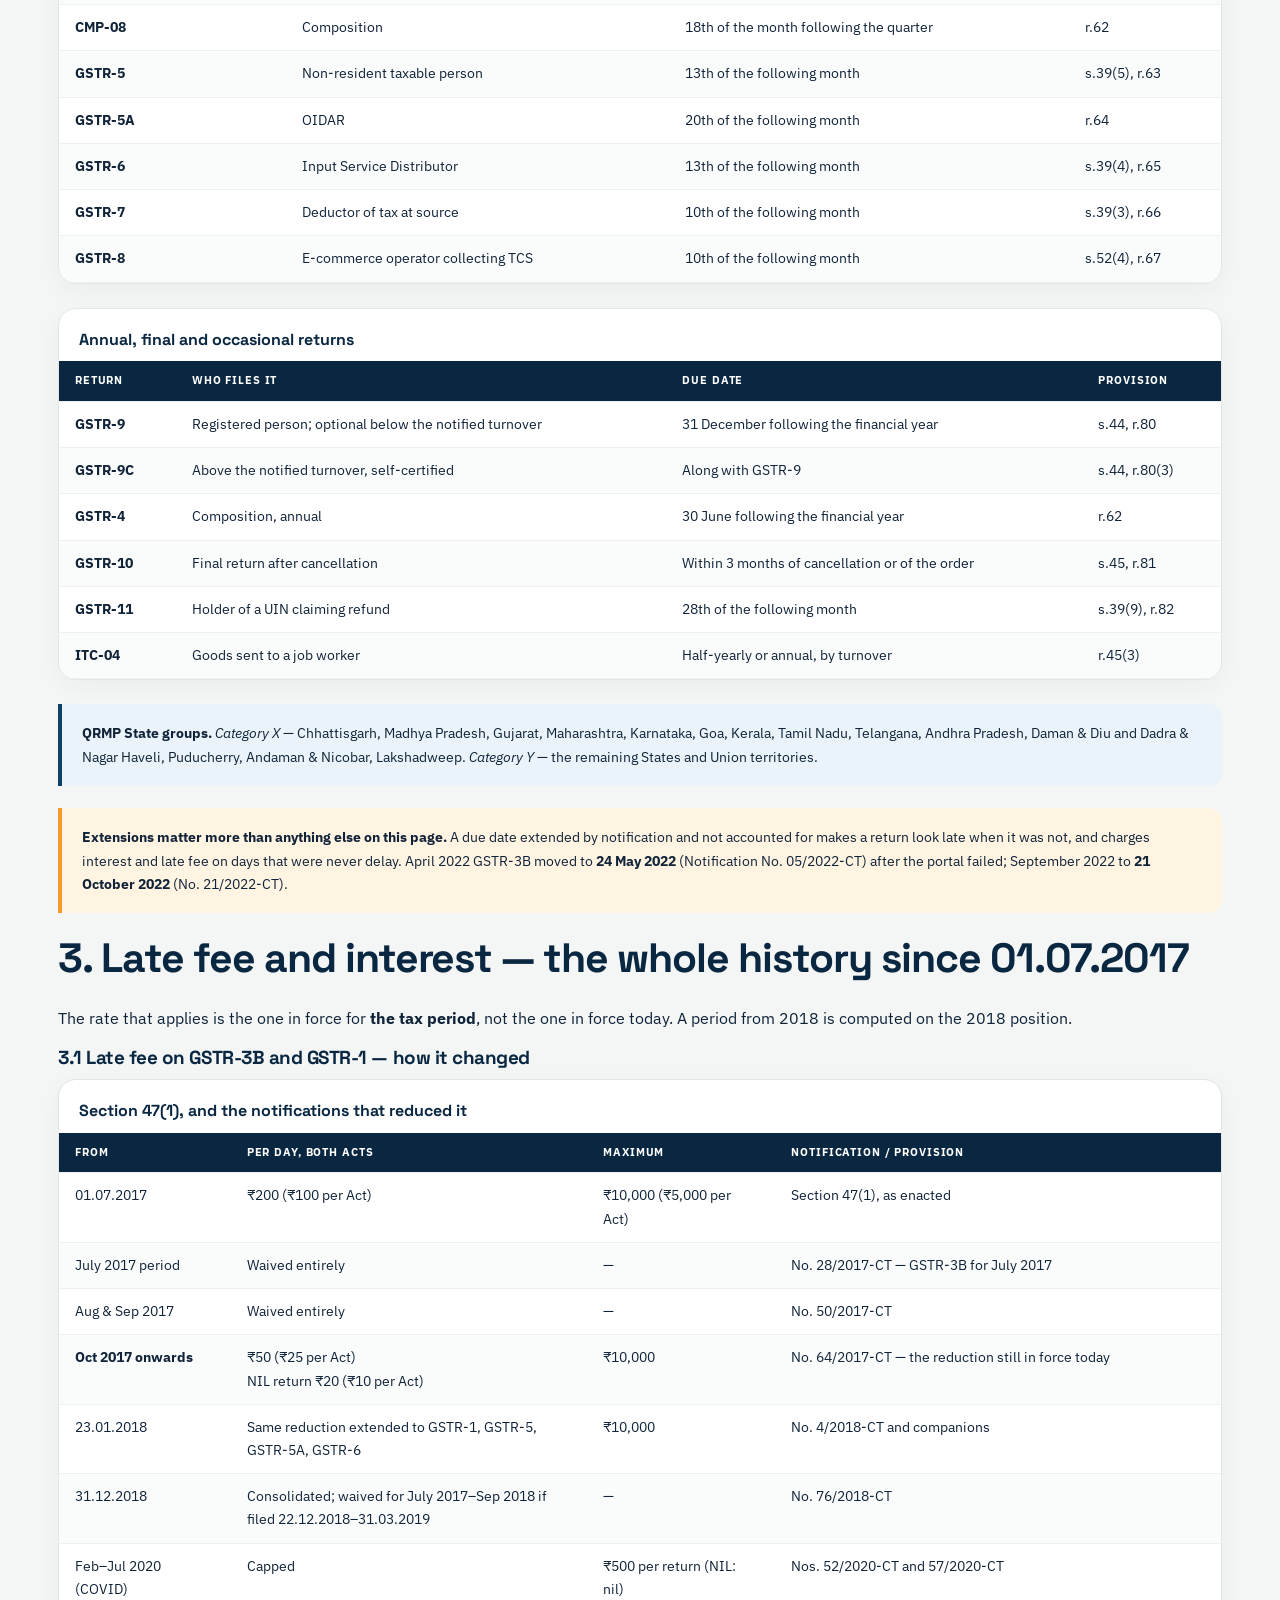
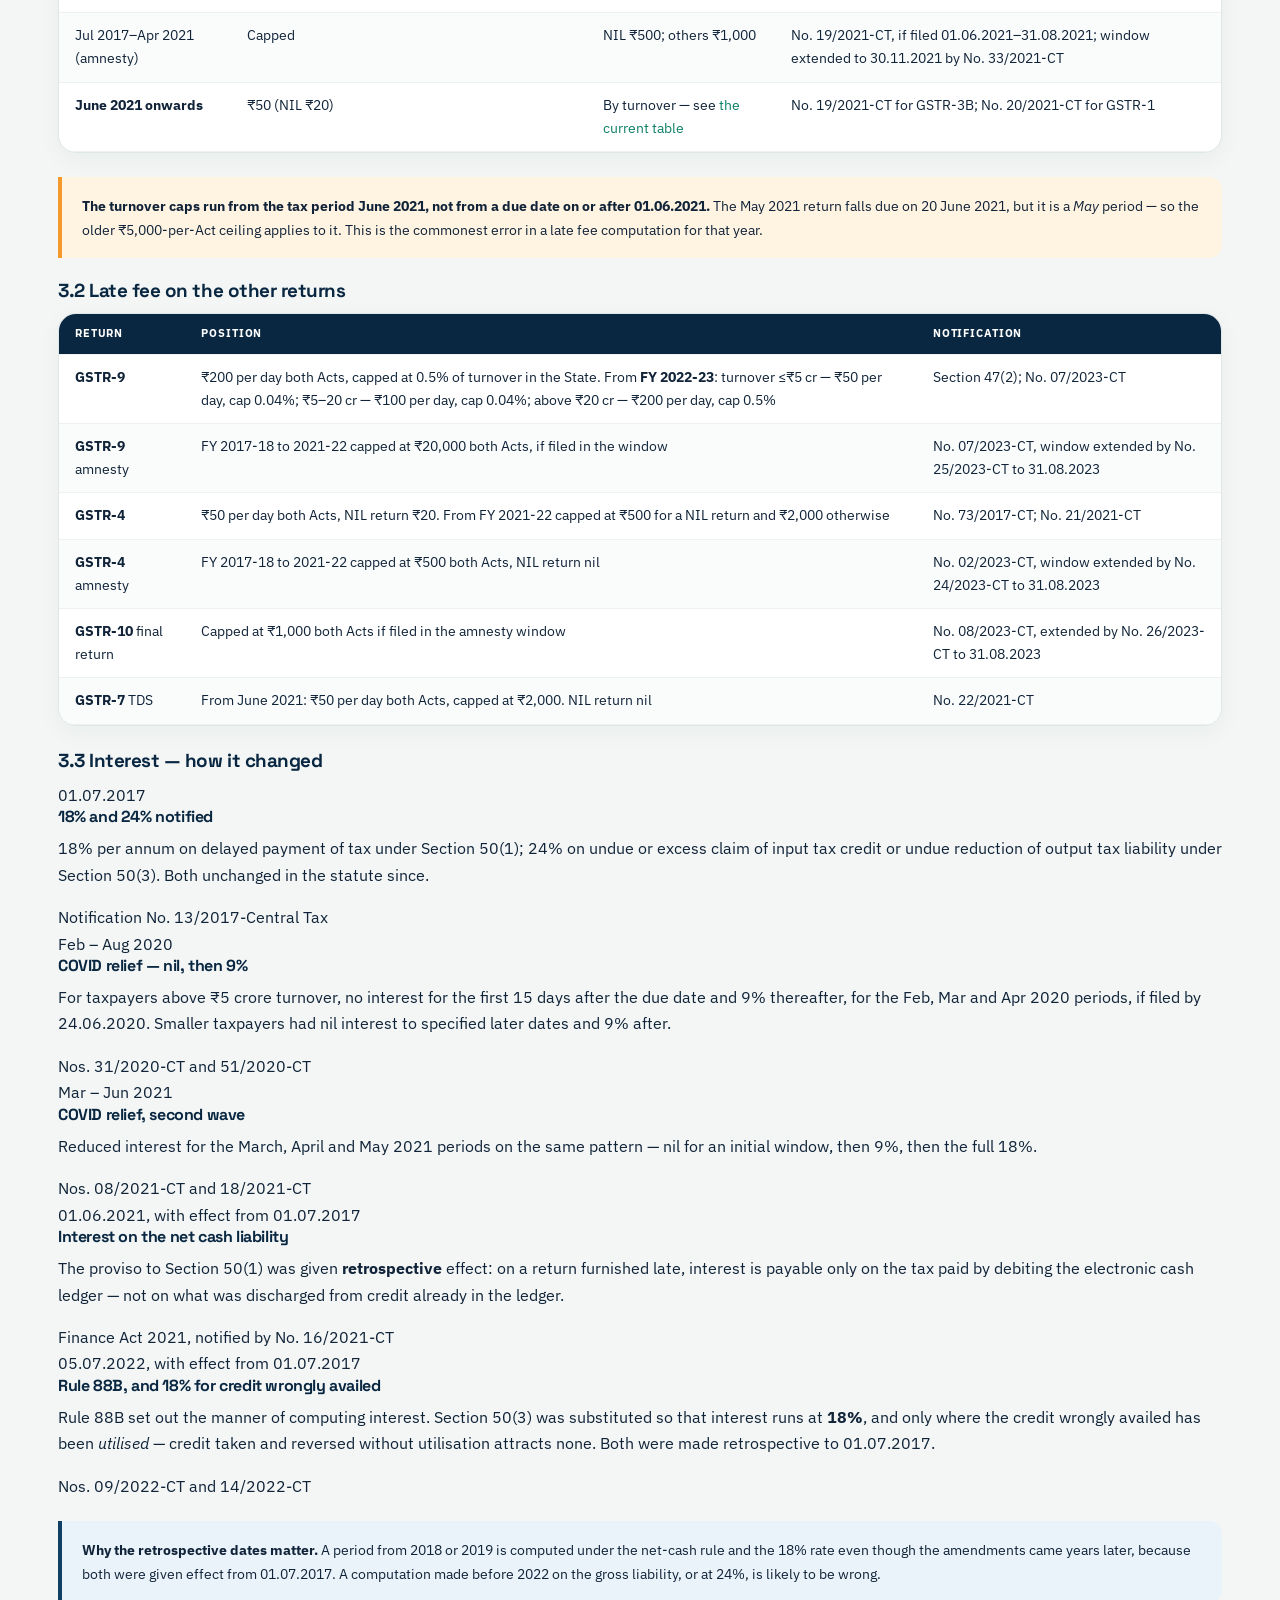
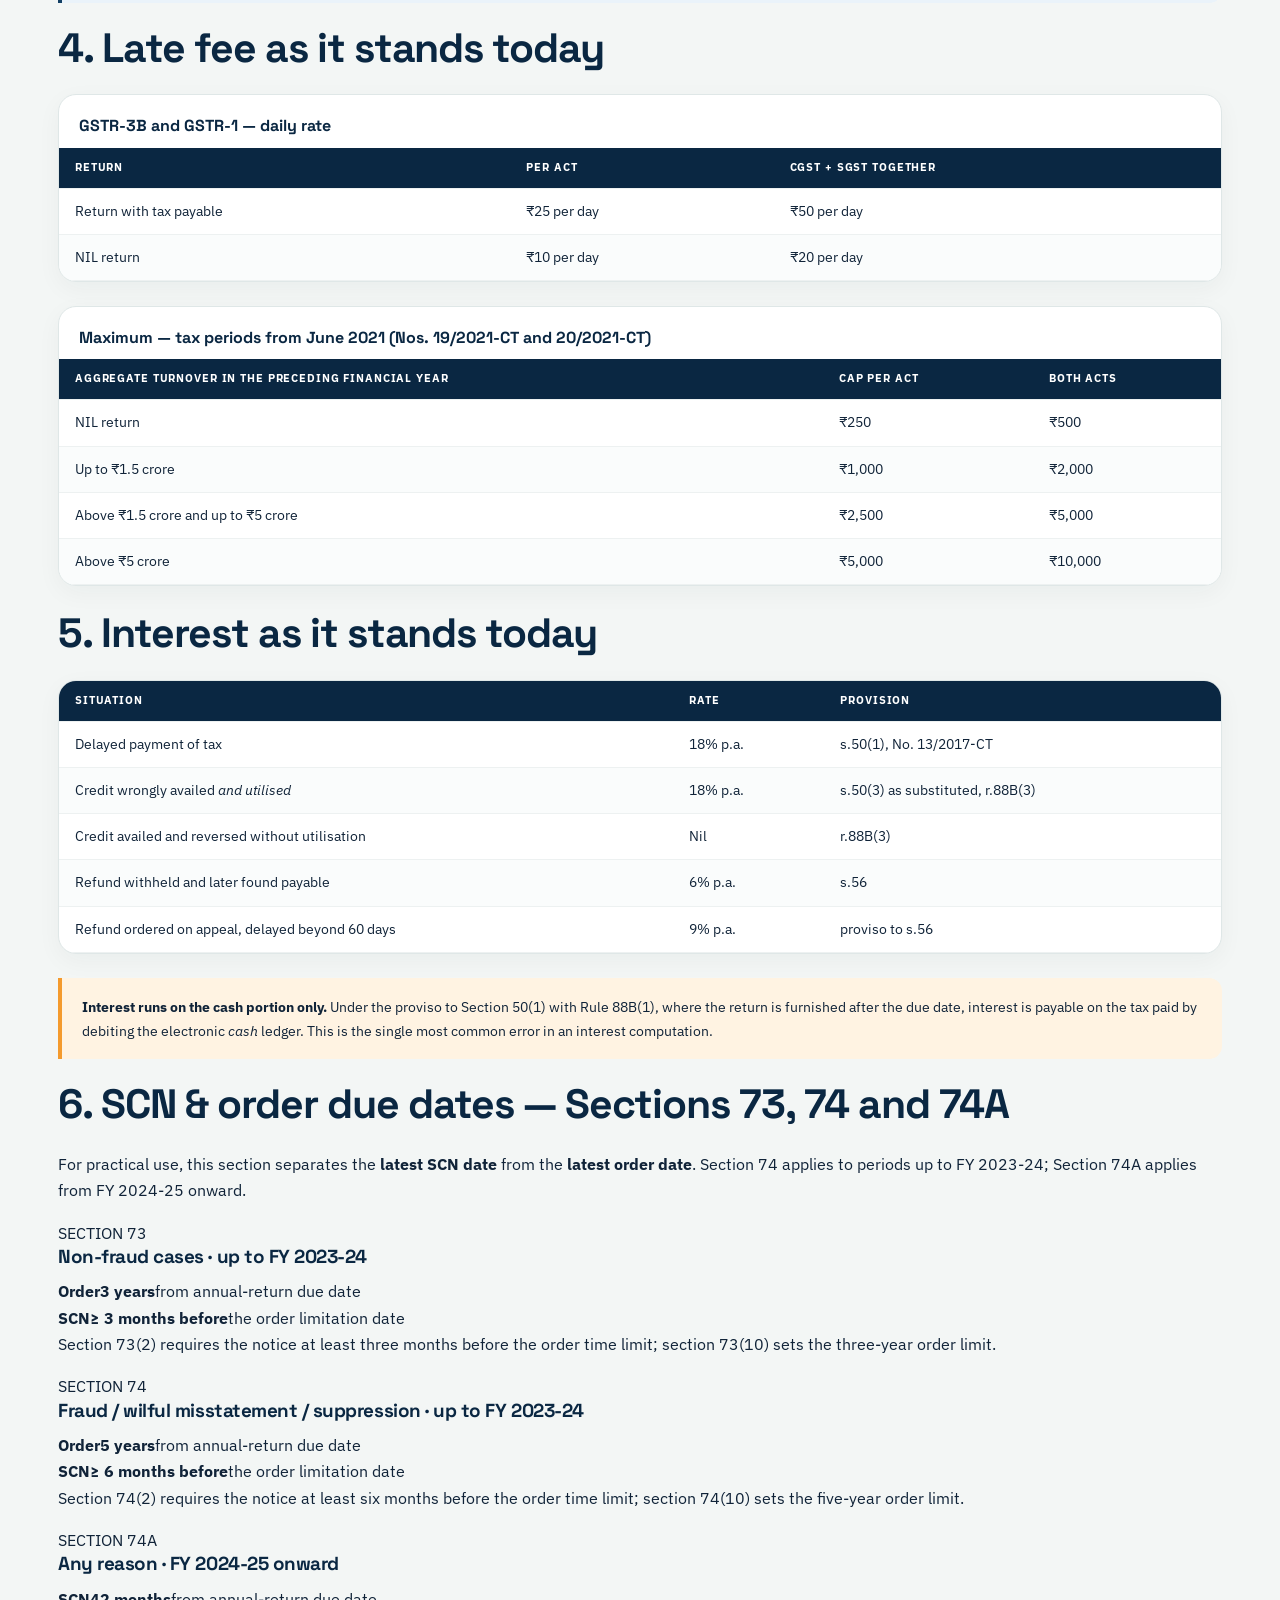
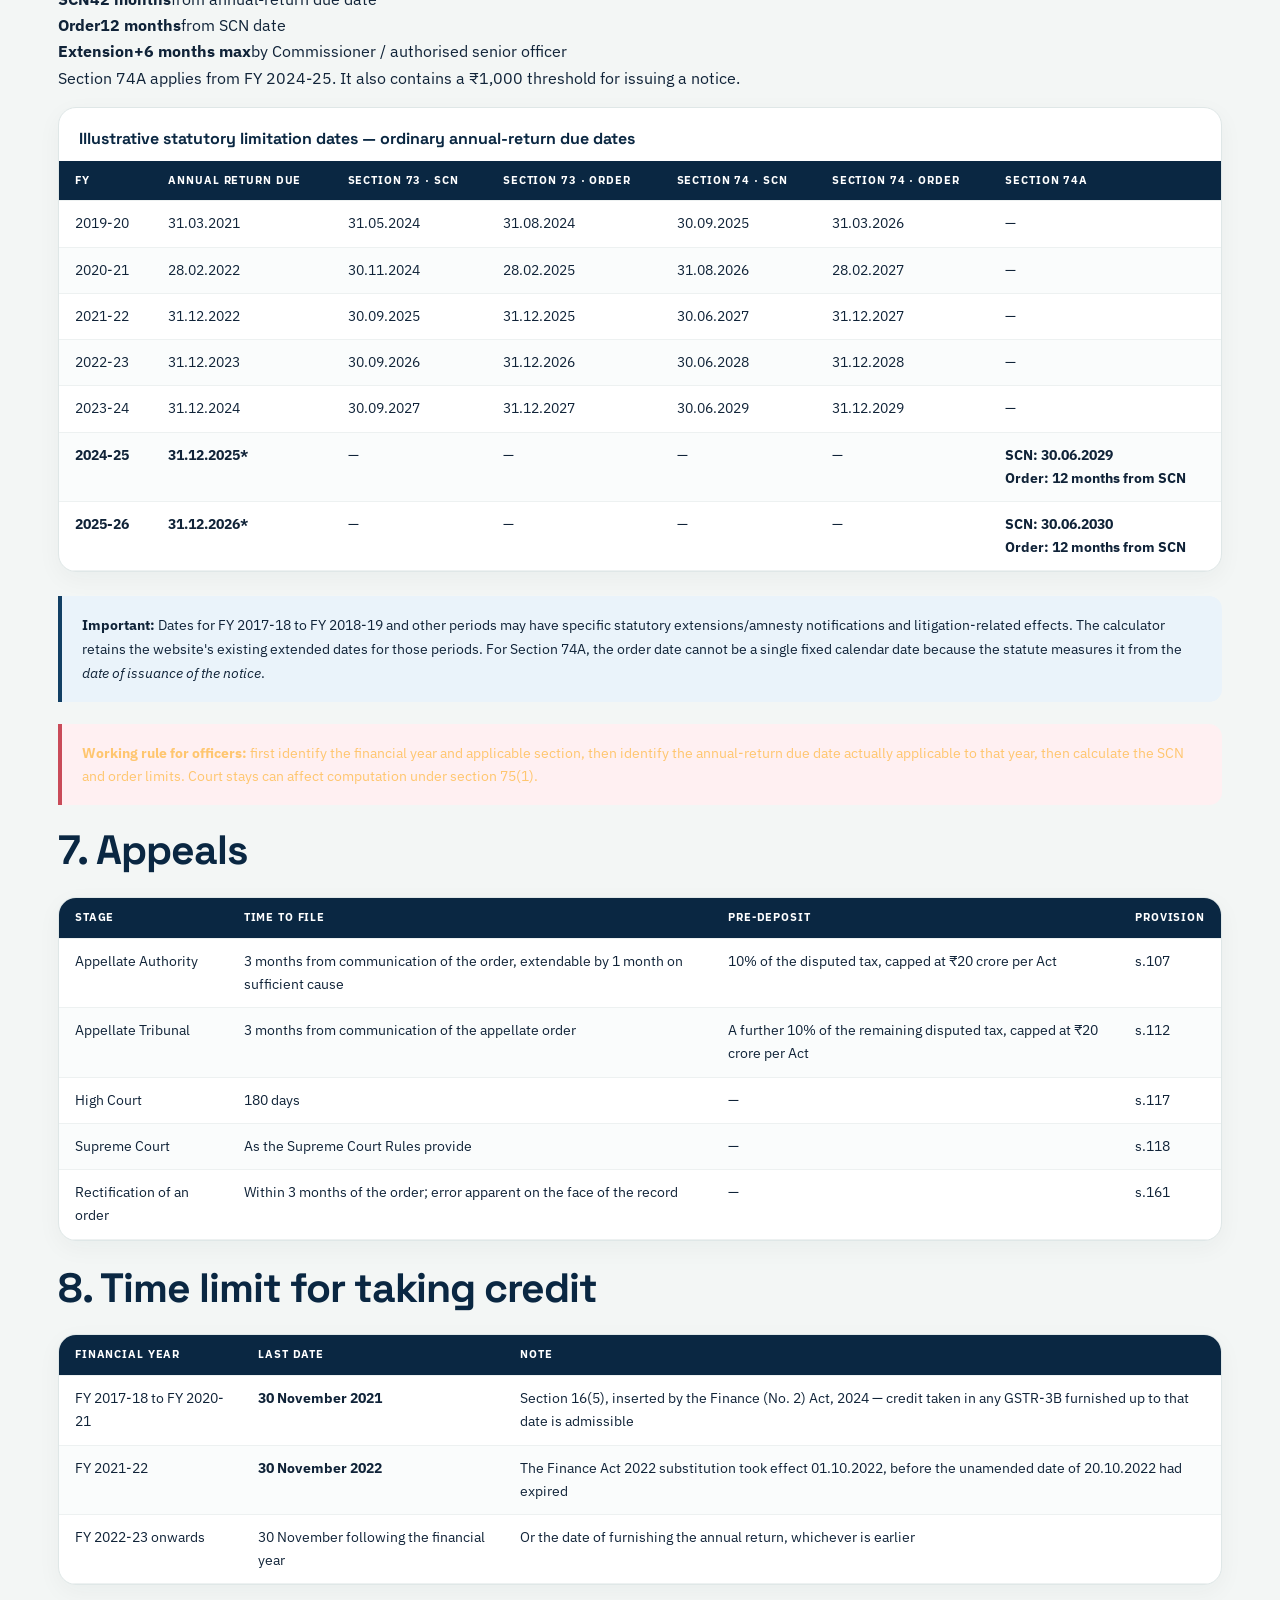
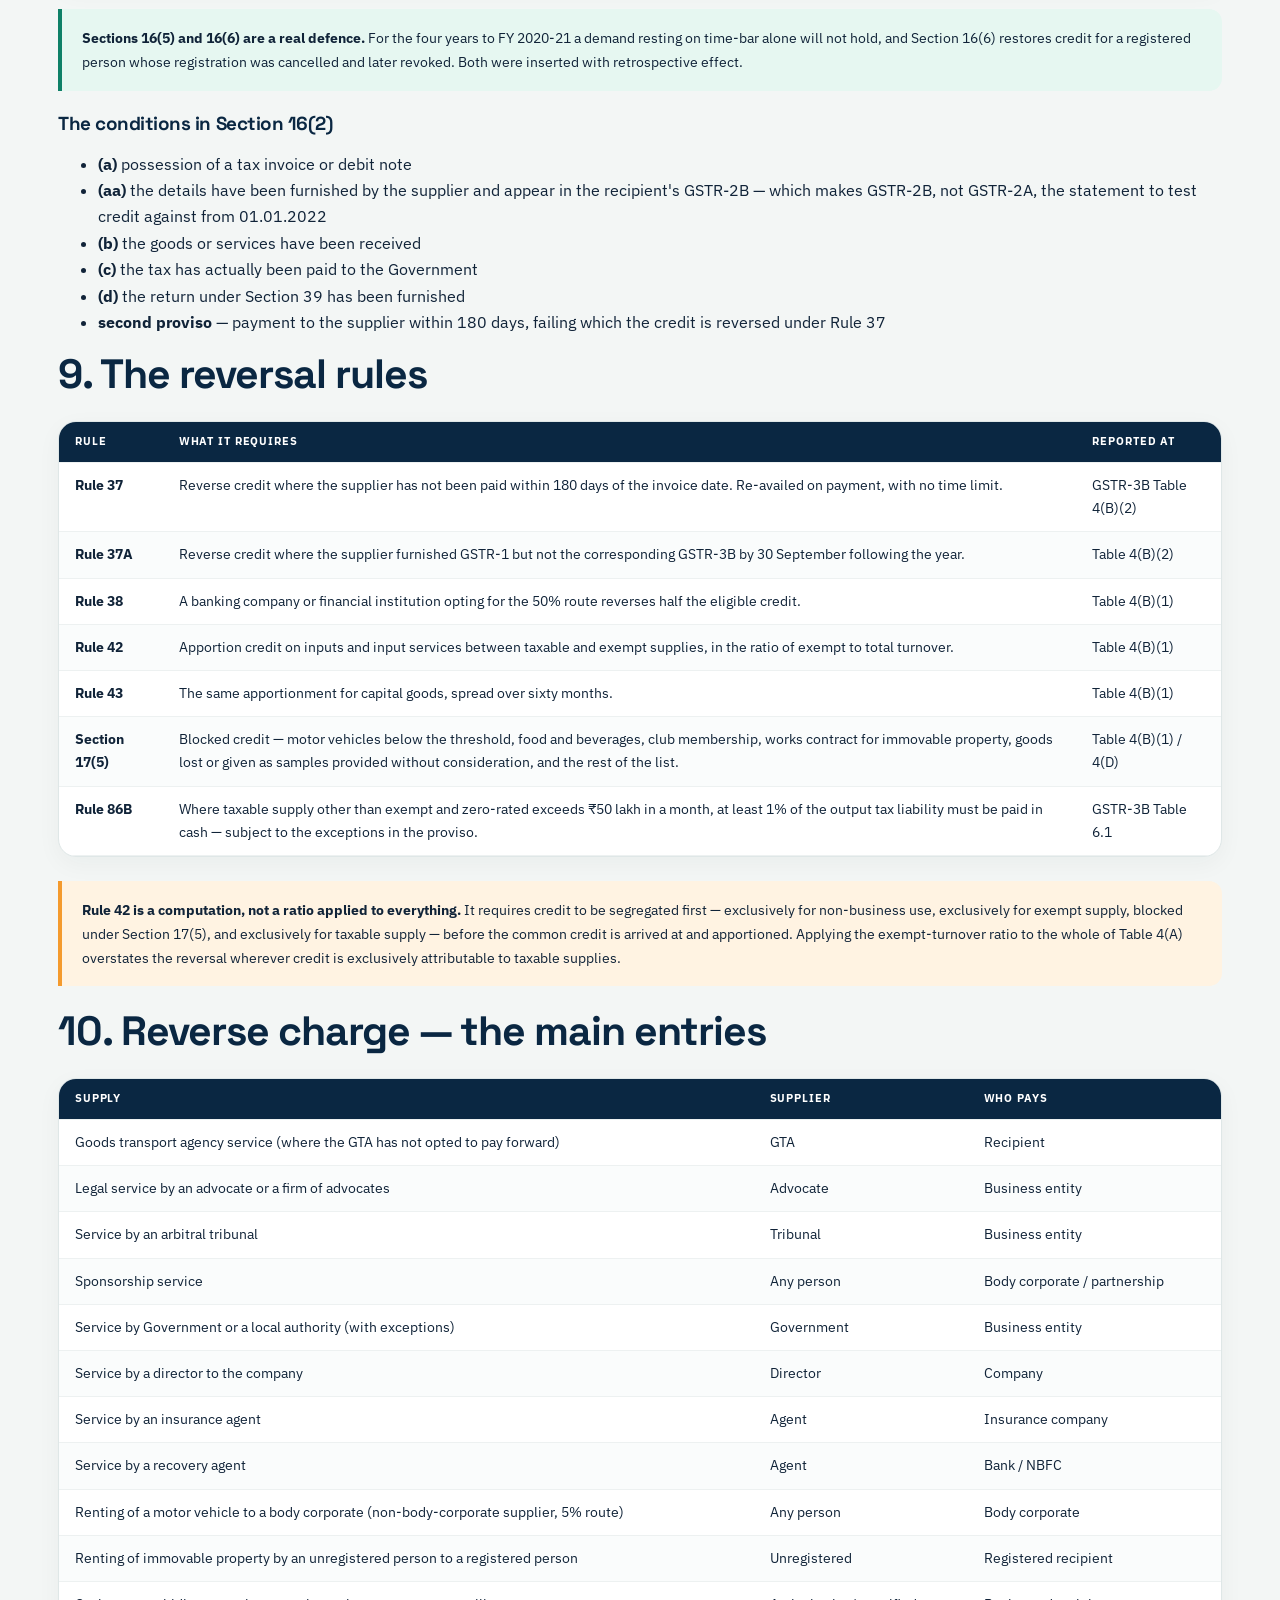
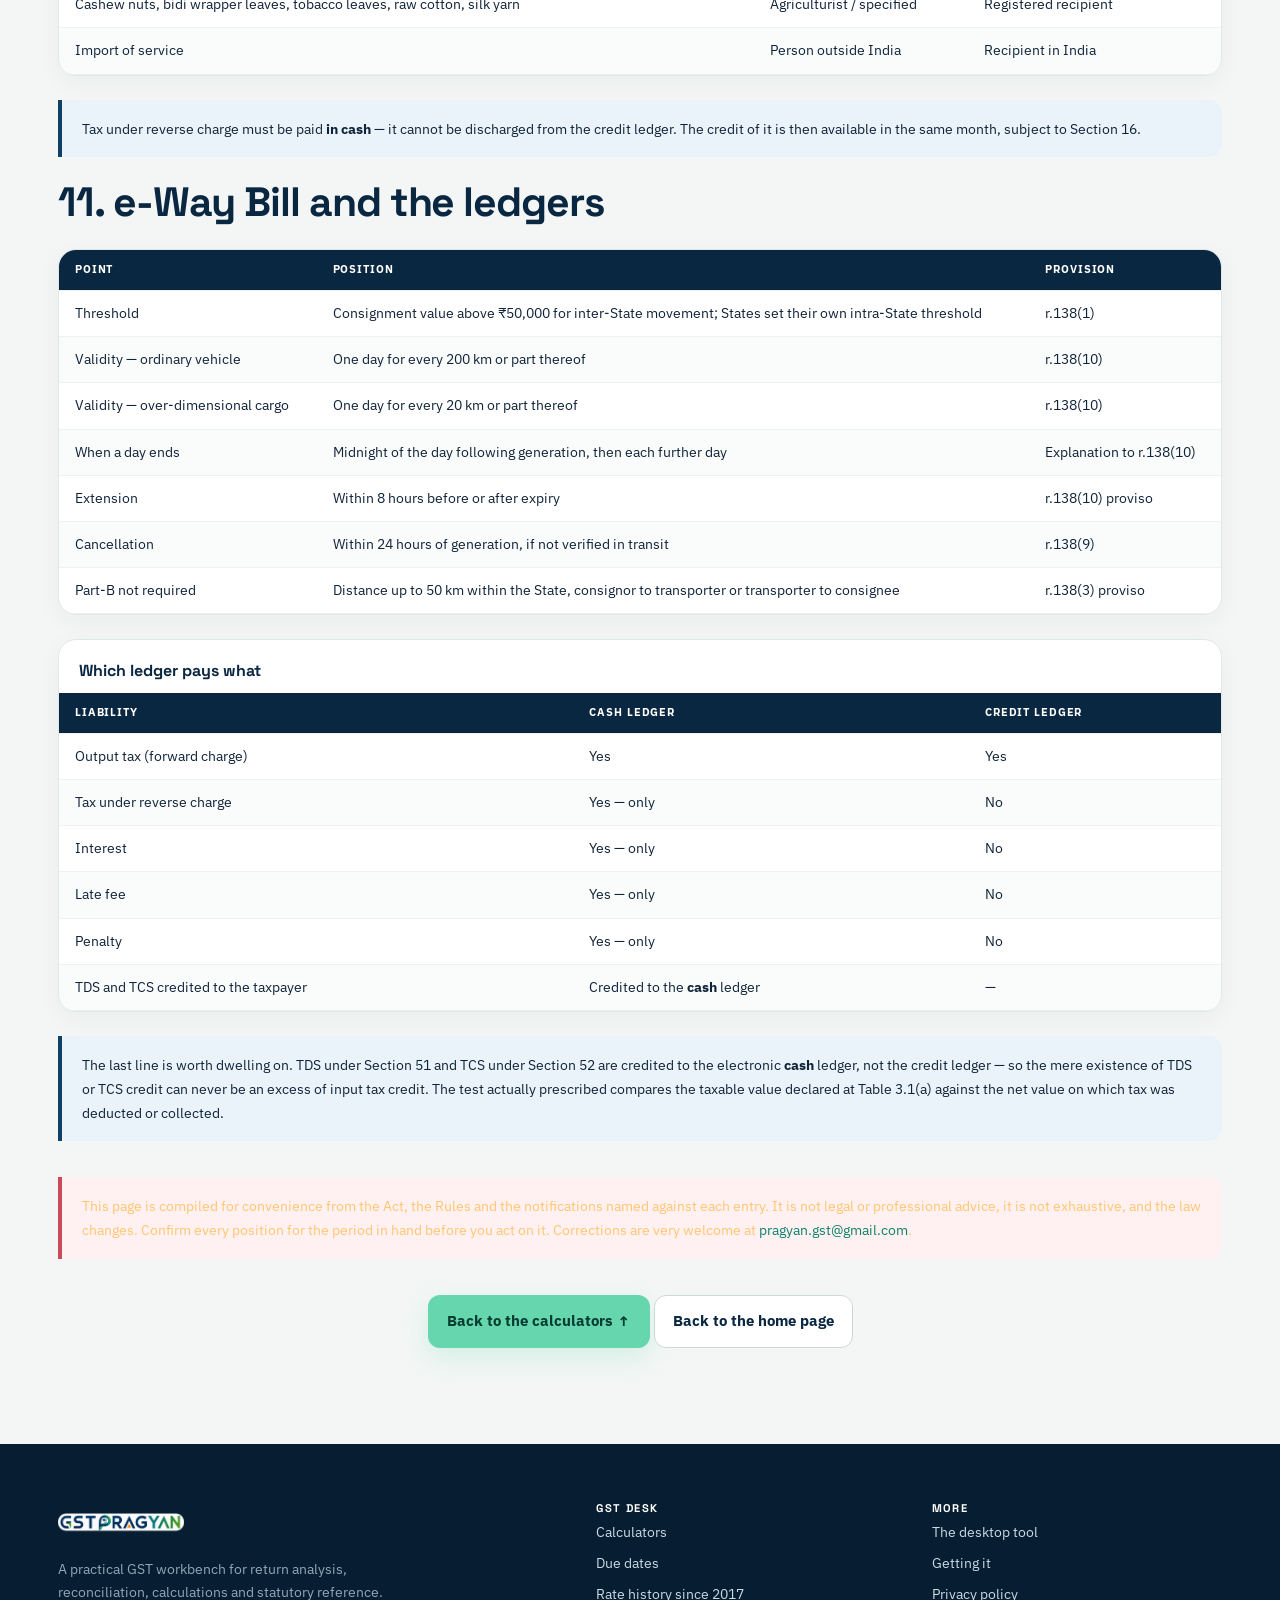
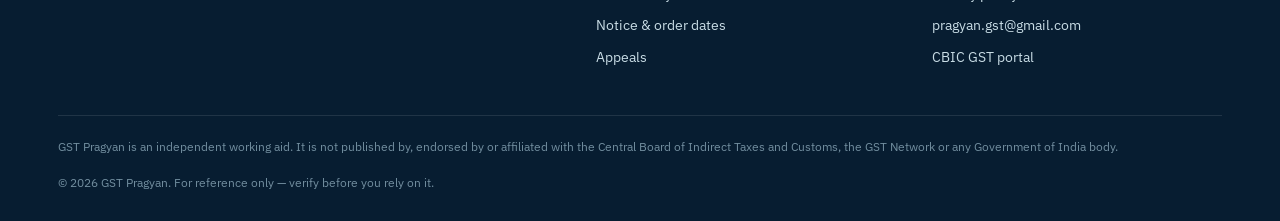
==== commit 41b38e86: "Add files via upload" ====
--- a/compliance.html
+++ b/compliance.html
@@ -4,8 +4,8 @@
 <meta charset="utf-8">
 <meta name="viewport" content="width=device-width, initial-scale=1">
 <title>GST charts — due dates, late fee &amp; interest since 2017, notice and order dates | GST Pragyan</title>
-<meta name="description" content="Free GST reference: return due dates, the full history of late fee and interest from 01.07.2017 with every notification, limitation dates for notices and orders under Sections 73, 74 and 74A, ITC time limits, reversal rules, RCM and e-Way Bill — with three calculators.">
-<meta property="og:title" content="GST charts, rate history since 2017 and free calculators">
+<meta name="description" content="Practical GST reference: return due dates, the full history of late fee and interest from 01.07.2017 with every notification, limitation dates for notices and orders under Sections 73, 74 and 74A, ITC time limits, reversal rules, RCM and e-Way Bill — with three calculators.">
+<meta property="og:title" content="GST charts, rate history since 2017 and practical calculators">
 <meta property="og:image" content="assets/og.jpg">
 <meta name="theme-color" content="#0B2440">
 <link rel="preconnect" href="https://fonts.googleapis.com">
@@ -23,11 +23,11 @@
       <img src="assets/wordmark.png" alt="GST Pragyan" width="215" height="27" class="wm">
     </a>
     <nav>
-      <a href="index.html#who">Who it's for</a>
+      <a href="index.html#work">Start with a task</a>
       <a href="compliance.html" aria-current="page">Charts &amp; calculators</a>
-      <a href="#history">Rate history</a>
-      <a href="#limitation">Notice &amp; order dates</a>
-      <a href="index.html#tool">The tool</a>
+      <a href="#history">History</a>
+      <a href="#limitation">73 / 74 / 74A</a>
+      <a href="index.html#tool">Desktop tool</a>
       <a href="index.html#contact">Contact</a>
     </nav>
   </div>
@@ -37,7 +37,7 @@
 
 <div class="hero" style="padding:56px 0 60px">
   <div class="wrap">
-    <span class="eyebrow">Free reference · updated 16 August 2026</span>
+    <span class="eyebrow">GST desk · updated 17 August 2026</span>
     <h1 style="max-width:22ch">The working GST reference — with the date, the rule, and the reason side by side.</h1>
     <p class="lede">
       From 01.07.2017 to today. Nothing here is stored or sent anywhere — the calculators
@@ -46,10 +46,10 @@
     <div class="jump" style="margin-top:22px">
       <a href="#calc">Calculators</a>
       <a href="#duedates">Due dates</a>
-      <a href="#history">Rate history</a>
+      <a href="#history">History</a>
       <a href="#latefee">Late fee now</a>
       <a href="#interest">Interest now</a>
-      <a href="#limitation">Notice &amp; order dates</a>
+      <a href="#limitation">73 / 74 / 74A</a>
       <a href="#itc">Input tax credit</a>
       <a href="#reversal">Reversals</a>
       <a href="#rcm">Reverse charge</a>
@@ -515,7 +515,7 @@
           <tr><td><strong>Section 17(5)</strong></td>
               <td>Blocked credit — motor vehicles below the threshold, food and beverages,
                   club membership, works contract for immovable property, goods lost or
-                  given as free samples, and the rest of the list.</td>
+                  given as samples provided without consideration, and the rest of the list.</td>
               <td>Table 4(B)(1) / 4(D)</td></tr>
           <tr><td><strong>Rule 86B</strong></td>
               <td>Where taxable supply other than exempt and zero-rated exceeds ₹50 lakh in
@@ -625,12 +625,11 @@
           <img src="assets/wordmark-light.png" alt="GST Pragyan" width="210" height="26" class="wm">
         </a>
         <p style="margin-top:14px;max-width:44ch">
-          A free GST reference and a desktop tool for reading returns — for taxpayers,
-          professionals, officers and students alike.
+          A practical GST workbench for return analysis, reconciliation, calculations and statutory reference.
         </p>
       </div>
       <div>
-        <h4>Free reference</h4>
+        <h4>GST desk</h4>
         <ul>
           <li><a href="compliance.html#calc">Calculators</a></li>
           <li><a href="compliance.html#duedates">Due dates</a></li>
--- a/style.css
+++ b/style.css
@@ -1,368 +1,51 @@
-/* GST Pragyan — one stylesheet, no framework, no build step.
-   Palette taken from the logo: deep navy, teal, mint green, with orange as the single
-   accent that appears in the wordmark's arrow. */
-
-:root {
-  --navy-deep: #0B2440;
-  --navy: #123A61;
-  --navy-soft: #1B4C7A;
-  --teal-deep: #0E6B57;
-  --teal: #137A63;
-  --teal-light: #35B08C;
-  --green: #6FD9A8;
-  --orange: #F5921F;
-  --orange-soft: #FFF1DE;
-  --rose: #D6455B;
-  --rose-soft: #FDEDEF;
-
-  --bg: #F5F8F7;
-  --paper: #FFFFFF;
-  --ink: #0B1F33;
-  --ink-soft: #4C5F70;
-  --ink-faint: #8394A3;
-  --line: rgba(11, 36, 64, .10);
-  --line-soft: rgba(11, 36, 64, .06);
-
-  --radius: 16px;
-  --shadow: 0 10px 30px rgba(11, 36, 64, .08);
-  --shadow-lg: 0 24px 60px rgba(11, 36, 64, .14);
-  --wrap: 1180px;
-  --sans: "IBM Plex Sans", -apple-system, BlinkMacSystemFont, "Segoe UI", Roboto, Arial, sans-serif;
-  --display: "Space Grotesk", var(--sans);
-  --mono: "IBM Plex Mono", ui-monospace, SFMono-Regular, Menlo, monospace;
+/* GST Pragyan — 2026 visual system
+   Human, practical, data-first. No framework required. */
+:root{
+  --ink:#102338; --ink-2:#536678; --muted:#7f91a0; --paper:#fff; --bg:#f3f6f5;
+  --navy:#0a2742; --navy-2:#123f64; --teal:#0e8067; --mint:#66d6ae;
+  --orange:#f49a2d; --orange-bg:#fff3e2; --red:#c94b59; --red-bg:#fff0f2;
+  --blue-bg:#eaf3fa; --teal-bg:#e6f7f1; --line:#dfe7e7; --line-2:#edf1f1;
+  --shadow:0 14px 40px rgba(16,35,56,.08); --shadow-lg:0 28px 70px rgba(16,35,56,.14);
+  --radius:20px; --wrap:1220px;
+  --sans:"IBM Plex Sans",system-ui,-apple-system,"Segoe UI",sans-serif;
+  --display:"Space Grotesk",var(--sans); --mono:"IBM Plex Mono",monospace;
 }
-
-* { box-sizing: border-box; }
-html { scroll-behavior: smooth; scroll-padding-top: 88px; }
-body {
-  margin: 0; background: var(--bg); color: var(--ink);
-  font-family: var(--sans); font-size: 16.5px; line-height: 1.65;
-  -webkit-font-smoothing: antialiased;
-}
-img { max-width: 100%; display: block; }
-h1, h2, h3, h4 { font-family: var(--display); margin: 0 0 .5em; color: var(--navy-deep);
-                 letter-spacing: -.015em; line-height: 1.2; font-weight: 700; }
-h1 { font-size: clamp(2.1rem, 5vw, 3.3rem); }
-h2 { font-size: clamp(1.6rem, 3.2vw, 2.2rem); }
-h3 { font-size: 1.1rem; }
-p { margin: 0 0 1rem; }
-a { color: var(--teal); text-decoration: none; }
-a:hover { text-decoration: underline; }
-.wrap { max-width: var(--wrap); margin: 0 auto; padding: 0 28px; }
-.mono { font-family: var(--mono); font-variant-numeric: tabular-nums; }
-
-/* ---------------------------------------------------------------- header */
-header.site {
-  position: sticky; top: 0; z-index: 60;
-  background: rgba(245, 248, 247, .90);
-  backdrop-filter: saturate(180%) blur(12px);
-  border-bottom: 1px solid var(--line);
-}
-.nav { display: flex; align-items: center; gap: 26px; height: 74px; }
-.brand { display: flex; align-items: center; gap: 11px; }
-.brand:hover { text-decoration: none; }
-.brand img { height: 42px; width: auto; }
-.brand .bt { font-family: var(--display); font-weight: 700; font-size: 1.18rem;
-             color: var(--navy-deep); letter-spacing: -.02em; line-height: 1.1; }
-.brand .bs { font-size: .66rem; color: var(--ink-faint); letter-spacing: .1em;
-             text-transform: uppercase; font-weight: 600; }
-.nav nav { margin-left: auto; display: flex; gap: 22px; align-items: center; flex-wrap: wrap; }
-.nav nav a { color: var(--ink-soft); font-size: .93rem; font-weight: 500; }
-.nav nav a:hover, .nav nav a[aria-current="page"] { color: var(--navy-deep); text-decoration: none; }
-
-/* ---------------------------------------------------------------- hero */
-.hero {
-  position: relative; overflow: hidden; color: #fff;
-  background:
-    radial-gradient(1100px 520px at 84% -20%, rgba(111, 217, 168, .38), transparent 62%),
-    radial-gradient(760px 500px at 0% 115%, rgba(27, 76, 122, .9), transparent 62%),
-    linear-gradient(140deg, #0B2440 0%, #123A61 48%, #0E6B57 100%);
-  padding: 76px 0 88px;
-}
-.hero .wrap { position: relative; z-index: 2; }
-.hero-grid { display: grid; grid-template-columns: 1.12fr .88fr; gap: 48px; align-items: center; }
-.hero h1 { color: #fff; max-width: 15ch; }
-.hero h1 em { font-style: normal; color: var(--green); }
-.hero .lede { font-size: 1.13rem; color: #C9DCE9; max-width: 54ch; margin-bottom: 28px; }
-.eyebrow {
-  display: inline-flex; align-items: center; gap: 9px; font-size: .72rem; font-weight: 700;
-  letter-spacing: .14em; text-transform: uppercase; color: var(--green); margin-bottom: 16px;
-}
-.eyebrow::before { content: ""; width: 26px; height: 2px; background: var(--green); }
-.hero-art { display: grid; place-items: center; }
-.hero-art img { max-width: 320px; filter: drop-shadow(0 24px 50px rgba(0, 0, 0, .32)); }
-.badges { display: flex; gap: 9px; flex-wrap: wrap; margin-top: 26px; }
-.cta-row { display: flex; gap: 12px; flex-wrap: wrap; }
-
-/* ---------------------------------------------------------------- buttons + chips */
-.btn {
-  display: inline-flex; align-items: center; gap: 8px; padding: 13px 24px;
-  border-radius: 10px; font-weight: 600; font-size: .96rem; border: 1px solid transparent;
-  cursor: pointer; transition: transform .12s ease, box-shadow .12s ease, filter .12s ease;
-}
-.btn:hover { text-decoration: none; transform: translateY(-1px); }
-.btn-primary { background: linear-gradient(180deg, #3FBF95, var(--teal)); color: #fff;
-               box-shadow: 0 8px 20px rgba(19, 122, 99, .32); }
-.btn-primary:hover { filter: brightness(1.06); }
-.btn-glass { background: rgba(255, 255, 255, .12); color: #fff; border-color: rgba(255, 255, 255, .30); }
-.btn-glass:hover { background: rgba(255, 255, 255, .2); }
-.btn-outline { background: var(--paper); color: var(--navy-deep); border-color: var(--line); }
-.btn-outline:hover { border-color: var(--navy-soft); box-shadow: var(--shadow); }
-.btn[aria-disabled="true"] { opacity: .6; cursor: not-allowed; transform: none; }
-
-.chip { display: inline-block; padding: 6px 14px; border-radius: 100px; font-size: .78rem;
-        font-weight: 700; }
-.chip-green { background: var(--green); color: #063D2A; }
-.chip-glass { background: rgba(255, 255, 255, .16); color: #fff; }
-.chip-orange { background: var(--orange-soft); color: #8A4A00; }
-.chip-navy { background: #E6EEF6; color: var(--navy); }
-.chip-teal { background: #E2F6EF; color: var(--teal-deep); }
-.chip-rose { background: var(--rose-soft); color: var(--rose); }
-
-/* ---------------------------------------------------------------- sections */
-section { padding: 72px 0; }
-section.paper { background: var(--paper); border-block: 1px solid var(--line-soft); }
-.section-head { max-width: 66ch; margin-bottom: 40px; }
-.section-head p { color: var(--ink-soft); font-size: 1.03rem; }
-.center { text-align: center; margin-left: auto; margin-right: auto; }
-
-.grid { display: grid; gap: 20px; }
-.g2 { grid-template-columns: repeat(2, 1fr); }
-.g3 { grid-template-columns: repeat(3, 1fr); }
-.g4 { grid-template-columns: repeat(4, 1fr); }
-
-.card {
-  background: var(--paper); border: 1px solid var(--line); border-radius: var(--radius);
-  padding: 26px; box-shadow: var(--shadow);
-  transition: transform .15s ease, box-shadow .15s ease;
-}
-.card.lift:hover { transform: translateY(-3px); box-shadow: var(--shadow-lg); }
-.card h3 { margin-bottom: .4em; }
-.card p { color: var(--ink-soft); font-size: .93rem; margin: 0; }
-.card .ico { width: 46px; height: 46px; border-radius: 13px; display: grid; place-items: center;
-             font-size: 1.2rem; margin-bottom: 16px; font-weight: 700; }
-.i-teal { background: #E2F6EF; color: var(--teal); }
-.i-navy { background: #E6EEF6; color: var(--navy-soft); }
-.i-orange { background: var(--orange-soft); color: #C2700A; }
-.i-green { background: #E8FAF1; color: var(--teal-deep); }
-.i-rose { background: var(--rose-soft); color: var(--rose); }
-
-.stat-band { background: var(--navy-deep); color: #fff; padding: 44px 0; }
-.stat-band .n { font-family: var(--display); font-size: 2.4rem; font-weight: 700;
-                color: var(--green); line-height: 1; }
-.stat-band .l { font-size: .85rem; color: #A9C2D4; margin-top: 6px; }
-
-/* ---------------------------------------------------------------- tables */
-.table-scroll { overflow-x: auto; border: 1px solid var(--line); border-radius: var(--radius);
-                background: var(--paper); box-shadow: var(--shadow); margin-bottom: 26px; }
-table { border-collapse: collapse; width: 100%; font-size: .9rem; min-width: 640px; }
-caption { text-align: left; padding: 20px 22px 4px; font-family: var(--display);
-          font-weight: 700; color: var(--navy-deep); font-size: 1.02rem; }
-th, td { padding: 12px 18px; text-align: left; border-bottom: 1px solid var(--line-soft);
-         vertical-align: top; }
-thead th { background: var(--navy); color: #fff; font-size: .72rem; letter-spacing: .08em;
-           text-transform: uppercase; font-weight: 700; border-bottom: none; }
-tbody tr:last-child td { border-bottom: none; }
-tbody tr:nth-child(even) { background: #FAFCFC; }
-tbody tr:hover { background: #F1F7F5; }
-td.num, th.num { text-align: right; font-variant-numeric: tabular-nums; }
-td strong { color: var(--navy-deep); }
-
-/* ---------------------------------------------------------------- callouts */
-.note { border-left: 3px solid var(--orange); background: var(--orange-soft);
-        padding: 18px 22px; border-radius: 0 12px 12px 0; font-size: .93rem; margin: 24px 0; }
-.note.info { border-left-color: var(--navy-soft); background: #EEF4F9; }
-.note.warn { border-left-color: var(--rose); background: var(--rose-soft); }
-.note.good { border-left-color: var(--teal); background: #E9F8F2; }
-.note p:last-child { margin-bottom: 0; }
-.note strong { color: var(--navy-deep); }
-
-/* ---------------------------------------------------------------- calculator */
-.calc-shell { background: linear-gradient(150deg, #0B2440, #123A61 58%, #0E6B57);
-              border-radius: var(--radius); padding: 32px; box-shadow: var(--shadow-lg); }
-.calc-shell h3 { color: #fff; font-size: 1.35rem; }
-.calc-shell > p { color: #B7CEDD; }
-.calc { display: grid; gap: 16px; grid-template-columns: 1fr 1fr; margin-top: 22px; }
-.field label { display: block; font-size: .74rem; font-weight: 700; color: #A9C6D6;
-               margin-bottom: 6px; letter-spacing: .05em; text-transform: uppercase; }
-.field input, .field select {
-  width: 100%; padding: 12px 14px; font-size: .96rem; font-family: var(--sans);
-  border: 1px solid rgba(255, 255, 255, .22); border-radius: 10px;
-  background: rgba(255, 255, 255, .10); color: #fff;
-}
-.field select option { color: var(--ink); }
-.field input:focus, .field select:focus { outline: 2px solid var(--green); outline-offset: 1px; }
-.calc-out { display: grid; grid-template-columns: repeat(3, 1fr); gap: 14px; margin-top: 24px; }
-.calc-out .box { background: rgba(255, 255, 255, .10); border: 1px solid rgba(255, 255, 255, .16);
-                 border-radius: 12px; padding: 18px; }
-.calc-out .lbl { font-size: .66rem; letter-spacing: .1em; text-transform: uppercase;
-                 color: #9FC4D8; font-weight: 700; }
-.calc-out .big { font-family: var(--display); font-size: 1.7rem; font-weight: 700;
-                 color: #fff; margin-top: 6px; }
-.calc-out .box.hi { background: rgba(111, 217, 168, .16); border-color: rgba(111, 217, 168, .45); }
-.calc-out .box.hi .big { color: var(--green); }
-.calc-basis { margin-top: 16px; font-size: .85rem; color: #B7CEDD; }
-
-/* ---------------------------------------------------------------- footer */
-footer.site { background: var(--navy-deep); color: #A9C2D4; padding: 56px 0 30px; font-size: .9rem; }
-footer.site h4 { color: #fff; font-size: .74rem; letter-spacing: .11em; text-transform: uppercase;
-                 margin-bottom: 14px; }
-footer.site a { color: #CFE3EF; }
-footer.site .cols { display: grid; grid-template-columns: 2fr 1fr 1fr; gap: 40px; }
-footer.site ul { list-style: none; padding: 0; margin: 0; }
-footer.site li { margin-bottom: 9px; }
-footer.site .brand .bt { color: #fff; }
-.rule { border-top: 1px solid rgba(255, 255, 255, .12); margin-top: 36px; padding-top: 22px;
-        font-size: .82rem; color: #7F9DB4; }
-
-/* ---------------------------------------------------------------- prose */
-.prose { max-width: 78ch; }
-.prose h2 { margin-top: 2.2em; }
-.prose h3 { margin-top: 1.7em; }
-.prose ul, .prose ol { padding-left: 1.3em; }
-.prose li { margin-bottom: .45em; }
-.updated { font-size: .85rem; color: var(--ink-soft); }
-.toc { background: var(--paper); border: 1px solid var(--line); border-radius: var(--radius);
-       padding: 22px 26px; margin-bottom: 36px; box-shadow: var(--shadow); }
-.toc ol { margin: 0; padding-left: 1.2em; columns: 2; column-gap: 34px; }
-.toc li { margin-bottom: 5px; font-size: .9rem; }
-
-.skip { position: absolute; left: -9999px; background: #fff; padding: 10px 16px; z-index: 100; }
-.skip:focus { left: 12px; top: 12px; }
-
-/* ---------------------------------------------------------------- responsive */
-@media (max-width: 980px) {
-  .hero-grid { grid-template-columns: 1fr; }
-  .hero-art { order: -1; }
-  .hero-art img { max-width: 210px; }
-  .g4, .g3 { grid-template-columns: repeat(2, 1fr); }
-  footer.site .cols { grid-template-columns: 1fr 1fr; }
-}
-@media (max-width: 680px) {
-  .g2, .g3, .g4, .calc, .calc-out { grid-template-columns: 1fr; }
-  .nav { height: auto; padding: 12px 0; flex-wrap: wrap; gap: 12px; }
-  .nav nav { margin-left: 0; width: 100%; gap: 15px; }
-  .toc ol { columns: 1; }
-  footer.site .cols { grid-template-columns: 1fr; }
-  section { padding: 50px 0; }
-  .hero { padding: 50px 0 58px; }
-  .calc-shell { padding: 22px; }
-}
-@media print { header.site, footer.site, .btn { display: none; } body { background: #fff; } }
-
-/* The wordmark replaces the text lock-up in the header and footer. */
-.brand .wm { height: 30px; width: auto; }
-footer.site .brand .wm { height: 28px; }
-@media (max-width: 680px) { .brand .wm { height: 26px; } }
-
-/* ---------------------------------------------------------------- audiences */
-.audience { display: grid; grid-template-columns: repeat(4, 1fr); gap: 18px; }
-.aud {
-  background: var(--paper); border: 1px solid var(--line); border-radius: var(--radius);
-  padding: 24px; box-shadow: var(--shadow); position: relative; overflow: hidden;
-  transition: transform .15s ease, box-shadow .15s ease;
-}
-.aud:hover { transform: translateY(-3px); box-shadow: var(--shadow-lg); }
-.aud::before { content: ""; position: absolute; inset: 0 0 auto 0; height: 4px; }
-.aud.a1::before { background: var(--navy-soft); }
-.aud.a2::before { background: var(--teal); }
-.aud.a3::before { background: var(--orange); }
-.aud.a4::before { background: #7C5CD6; }
-.aud .tag { font-size: .68rem; letter-spacing: .12em; text-transform: uppercase;
-            font-weight: 700; color: var(--ink-faint); }
-.aud h3 { margin: 8px 0 8px; font-size: 1.08rem; }
-.aud p { color: var(--ink-soft); font-size: .9rem; margin: 0 0 14px; }
-.aud .go { font-size: .86rem; font-weight: 700; }
-
-/* ---------------------------------------------------------------- timeline */
-.timeline { position: relative; padding-left: 26px; margin: 26px 0; }
-.timeline::before { content: ""; position: absolute; left: 7px; top: 6px; bottom: 6px;
-                    width: 2px; background: linear-gradient(var(--teal), var(--navy-soft)); }
-.tl { position: relative; margin-bottom: 22px; }
-.tl::before { content: ""; position: absolute; left: -23px; top: 7px; width: 12px;
-              height: 12px; border-radius: 50%; background: var(--paper);
-              border: 3px solid var(--teal); }
-.tl .when { font-family: var(--mono); font-size: .8rem; font-weight: 600;
-            color: var(--teal-deep); }
-.tl h4 { margin: 2px 0 4px; font-size: 1rem; }
-.tl p { margin: 0; font-size: .9rem; color: var(--ink-soft); }
-.tl .ntf { display: inline-block; margin-top: 6px; font-size: .76rem; font-weight: 600;
-           background: #EEF4F9; color: var(--navy); padding: 3px 10px; border-radius: 6px; }
-
-/* ---------------------------------------------------------------- misc */
-.jump { display: flex; gap: 8px; flex-wrap: wrap; margin: 22px 0 6px; }
-.jump a { font-size: .82rem; font-weight: 600; padding: 7px 14px; border-radius: 8px;
-          background: var(--paper); border: 1px solid var(--line); color: var(--navy); }
-.jump a:hover { border-color: var(--teal); text-decoration: none; }
-.tick { color: var(--teal); font-weight: 700; }
-.cross { color: var(--rose); font-weight: 700; }
-tbody tr.hi { background: #FFF8EC !important; }
-.small { font-size: .84rem; color: var(--ink-soft); }
-@media (max-width: 980px) { .audience { grid-template-columns: repeat(2, 1fr); } }
-@media (max-width: 680px) { .audience { grid-template-columns: 1fr; } }
-
-
-/* ================================================================ 2026 dashboard refresh */
-.hero-dashboard { margin-top: 34px; background: rgba(255,255,255,.08); border: 1px solid rgba(255,255,255,.15); border-radius: 22px; padding: 20px; box-shadow: 0 24px 60px rgba(3,20,35,.22); backdrop-filter: blur(8px); }
-.dash-top { display:flex; align-items:center; justify-content:space-between; gap:18px; color:#fff; margin-bottom:16px; }
-.dash-top strong { display:block; font-family:var(--display); font-size:1.15rem; margin-top:4px; }
-.dash-kicker { color:#A9C6D6; font-size:.66rem; letter-spacing:.12em; font-weight:700; }
-.status-dot { color:#DDF9EC; background:rgba(111,217,168,.14); border:1px solid rgba(111,217,168,.28); padding:6px 10px; border-radius:999px; font-size:.72rem; font-weight:700; }
-.dash-grid { display:grid; grid-template-columns:repeat(3,1fr); gap:12px; }
-.dash-card { background:rgba(255,255,255,.09); border:1px solid rgba(255,255,255,.13); border-radius:14px; padding:15px; color:#fff; }
-.dash-card span,.dash-card small { display:block; color:#A9C6D6; font-size:.72rem; }
-.dash-card b { display:block; font-family:var(--display); font-size:1.02rem; margin:8px 0 5px; }
-.dash-alert { border-color:rgba(111,217,168,.42); background:rgba(111,217,168,.10); }
-.dash-chart { margin-top:12px; background:rgba(4,23,39,.25); border:1px solid rgba(255,255,255,.10); border-radius:14px; padding:15px 16px 12px; }
-.chart-title { display:flex; justify-content:space-between; gap:12px; color:#fff; font-size:.84rem; }
-.chart-title span { color:#8EADBF; font-size:.72rem; }
-.mini-bars { height:76px; display:flex; align-items:end; gap:8px; margin-top:10px; }
-.mini-bars i { flex:1; min-width:10px; border-radius:5px 5px 2px 2px; background:linear-gradient(to top,#6FD9A8,#2D7B68); opacity:.9; }
-.mini-axis { display:flex; justify-content:space-between; color:#8EADBF; font-size:.66rem; margin-top:5px; }
-.insights { background:#F6FAF8; border-top:1px solid var(--line); border-bottom:1px solid var(--line); }
-.chart-grid { display:grid; grid-template-columns:repeat(2,1fr); gap:20px; }
-.chart-card { background:var(--paper); border:1px solid var(--line); border-radius:18px; padding:24px; box-shadow:var(--shadow); }
-.chart-card.chart-featured { background:linear-gradient(145deg,#0B2440,#123A61); color:#fff; border-color:#123A61; }
-.chart-head { display:flex; justify-content:space-between; align-items:flex-start; gap:15px; margin-bottom:20px; }
-.chart-label { font-size:.64rem; font-weight:800; letter-spacing:.12em; color:var(--teal-deep); }
-.chart-featured .chart-label { color:#8EE8C3; }
-.chart-head h3 { margin:5px 0 0; font-size:1.08rem; }
-.chart-note { font-size:.68rem; color:var(--ink-faint); white-space:nowrap; }
-.chart-featured .chart-note { color:#B7CEDD; }
-.chart-pill { font-size:.67rem; padding:5px 9px; border-radius:999px; background:rgba(111,217,168,.13); color:#8EE8C3; white-space:nowrap; }
-.hbar { display:grid; grid-template-columns:90px 1fr 52px; gap:10px; align-items:center; margin:15px 0; font-size:.82rem; }
-.hbar i { display:block; height:9px; background:#E7F0ED; border-radius:99px; overflow:hidden; }
-.hbar i b { display:block; height:100%; border-radius:99px; background:linear-gradient(90deg,var(--teal),var(--navy-soft)); }
-.hbar strong { font-size:.76rem; text-align:right; }
-.vchart { height:130px; display:flex; align-items:end; gap:12px; padding:10px 8px 0; border-bottom:1px solid var(--line); }
-.vchart > div { flex:1; height:100%; display:flex; align-items:end; justify-content:center; position:relative; }
-.vchart i { width:70%; max-width:28px; border-radius:6px 6px 0 0; background:linear-gradient(to top,var(--navy-soft),#7BCFB0); }
-.vchart span { position:absolute; top:-4px; font-size:.62rem; color:var(--ink-faint); }
-.vlabels { display:flex; justify-content:space-between; gap:8px; font-size:.63rem; color:var(--ink-faint); padding-top:7px; }
-.linechart { width:100%; height:auto; margin-top:5px; }
-.linechart .gridline { stroke:#DDE7E4; stroke-width:1; fill:none; }
-.linechart .trend { stroke:var(--teal); stroke-width:5; fill:none; stroke-linecap:round; }
-.linechart circle { fill:var(--paper); stroke:var(--teal); stroke-width:4; }
-.linechart text { fill:#7A8D98; font-size:12px; }
-.chart-source { display:block; margin-top:16px; color:var(--ink-faint); font-size:.72rem; line-height:1.5; }
-.chart-featured .chart-source { color:#A9C2D4; }
-.steps { display:grid; gap:10px; }
-.steps > div { display:grid; grid-template-columns:32px 1fr auto; gap:10px; align-items:center; padding:11px 0; border-bottom:1px solid rgba(255,255,255,.12); }
-.steps b { color:#8EE8C3; font-family:var(--mono); font-size:.7rem; }
-.steps span { color:#B7CEDD; font-size:.78rem; }
-.steps strong { font-size:.82rem; }
-.regime-grid { display:grid; grid-template-columns:repeat(3,1fr); gap:18px; margin:22px 0 28px; }
-.regime-card { background:var(--paper); border:1px solid var(--line); border-top:4px solid var(--navy-soft); border-radius:16px; padding:22px; box-shadow:var(--shadow); }
-.regime-card.regime-74 { border-top-color:var(--orange); }
-.regime-card.regime-74a { border-top-color:var(--teal); }
-.regime-tag { font-size:.64rem; letter-spacing:.13em; font-weight:800; color:var(--ink-faint); }
-.regime-card h3 { font-size:1.03rem; margin:8px 0 16px; }
-.regime-rule { display:grid; grid-template-columns:76px 1fr; gap:4px 12px; padding:10px 0; border-top:1px solid var(--line-soft); }
-.regime-rule b { font-size:.7rem; color:var(--ink-faint); text-transform:uppercase; letter-spacing:.06em; }
-.regime-rule strong { font-family:var(--display); font-size:1.03rem; }
-.regime-rule span { grid-column:2; color:var(--ink-soft); font-size:.76rem; }
-.regime-card p { color:var(--ink-soft); font-size:.78rem; margin:12px 0 0; }
-.limitation-table table { min-width:980px; }
-.limitation-table td { font-variant-numeric:tabular-nums; }
-@media (max-width:980px) { .dash-grid,.regime-grid { grid-template-columns:1fr; } .chart-grid { grid-template-columns:1fr; } }
-@media (max-width:680px) { .dash-top { align-items:flex-start; flex-direction:column; } .hero-dashboard { padding:14px; } .hbar { grid-template-columns:76px 1fr 42px; } .chart-card { padding:18px; } }
+*{box-sizing:border-box} html{scroll-behavior:smooth;scroll-padding-top:88px}
+body{margin:0;background:var(--bg);color:var(--ink);font-family:var(--sans);font-size:16px;line-height:1.65;-webkit-font-smoothing:antialiased}
+img{max-width:100%;display:block} a{color:var(--teal);text-decoration:none} a:hover{text-decoration:underline}
+.wrap{width:min(var(--wrap),100%);margin:auto;padding:0 28px}.skip{position:absolute;left:-999px}.skip:focus{left:12px;top:12px;z-index:1000;background:#fff;padding:8px 12px}
+h1,h2,h3,h4{font-family:var(--display);color:var(--navy);line-height:1.15;letter-spacing:-.025em;margin:0 0 .55em}h1{font-size:clamp(2.5rem,5vw,4.7rem)}h2{font-size:clamp(1.9rem,3.2vw,2.9rem)}h3{font-size:1.18rem}p{margin:0 0 1rem}
+/* Header */
+header.site{position:sticky;top:0;z-index:80;background:rgba(247,250,249,.92);backdrop-filter:blur(18px);border-bottom:1px solid rgba(16,35,56,.08)}
+.nav{height:76px;display:flex;align-items:center;gap:28px}.brand{display:flex;align-items:center}.brand img{height:42px;width:auto}.nav nav{margin-left:auto;display:flex;align-items:center;gap:7px}.nav nav a{padding:9px 11px;border-radius:10px;color:var(--ink-2);font-size:.91rem;font-weight:600}.nav nav a:hover{background:#e9f0ee;text-decoration:none;color:var(--navy)}
+.nav .nav-cta{background:var(--navy);color:#fff;padding-inline:15px}.nav .nav-cta:hover{background:var(--navy-2);color:#fff}
+/* Shared */
+section{padding:88px 0}section.paper{background:#fff;border-block:1px solid var(--line-2)}.section-head{max-width:760px;margin-bottom:42px}.section-head p{font-size:1.06rem;color:var(--ink-2)}.section-head.center{text-align:center;margin-left:auto;margin-right:auto}.eyebrow{display:inline-flex;align-items:center;gap:10px;text-transform:uppercase;letter-spacing:.14em;font-size:.72rem;font-weight:800;color:var(--mint);margin-bottom:18px}.eyebrow:before{content:"";width:28px;height:2px;background:var(--mint)}
+.grid{display:grid;gap:22px}.g2{grid-template-columns:repeat(2,minmax(0,1fr))}.g3{grid-template-columns:repeat(3,minmax(0,1fr))}.g4{grid-template-columns:repeat(4,minmax(0,1fr))}
+.card{background:#fff;border:1px solid var(--line);border-radius:var(--radius);padding:28px;box-shadow:0 8px 25px rgba(16,35,56,.045)}.card.lift{transition:.18s ease}.card.lift:hover{transform:translateY(-4px);box-shadow:var(--shadow)}.card p{color:var(--ink-2);font-size:.95rem}.ico{width:48px;height:48px;border-radius:14px;display:grid;place-items:center;font-weight:800;margin-bottom:17px}.i-navy{background:var(--blue-bg);color:var(--navy-2)}.i-teal{background:var(--teal-bg);color:var(--teal)}.i-orange{background:var(--orange-bg);color:#b9690d}.i-rose{background:var(--red-bg);color:var(--red)}
+.chip{display:inline-flex;align-items:center;padding:7px 12px;border-radius:99px;font-size:.74rem;font-weight:800;letter-spacing:.02em}.chip-navy{background:#e5eef6;color:var(--navy-2)}.chip-teal{background:var(--teal-bg);color:var(--teal)}.chip-orange{background:var(--orange-bg);color:#995807}.chip-green{background:#dff8ec;color:#0b654f}.chip-glass{background:rgba(255,255,255,.12);color:#fff;border:1px solid rgba(255,255,255,.18)}
+.btn{display:inline-flex;align-items:center;justify-content:center;gap:8px;padding:13px 18px;border-radius:12px;font-weight:750;font-size:.94rem;border:1px solid transparent;transition:.15s ease}.btn:hover{text-decoration:none;transform:translateY(-1px)}.btn-primary{background:var(--mint);color:#063d30;box-shadow:0 9px 25px rgba(102,214,174,.22)}.btn-dark{background:var(--navy);color:#fff}.btn-dark:hover{background:var(--navy-2);color:#fff}.btn-outline{background:#fff;color:var(--navy);border-color:#ccd8d8}.btn-glass{color:#fff;background:rgba(255,255,255,.08);border-color:rgba(255,255,255,.25)}
+/* Hero */
+.hero{color:#fff;overflow:hidden;background:radial-gradient(900px 480px at 82% 0%,rgba(102,214,174,.30),transparent 65%),linear-gradient(135deg,#071f35,#0d3a5d 54%,#0b6856);padding:74px 0 70px}.hero .wrap{position:relative}.hero-grid{display:grid;grid-template-columns:1fr 1fr;gap:55px;align-items:center}.hero h1{color:#fff;max-width:11ch}.hero h1 em{color:var(--mint);font-style:normal}.hero .lede{color:#c9dbe5;font-size:1.14rem;max-width:62ch}.cta-row{display:flex;gap:10px;flex-wrap:wrap}.hero-actions{margin:28px 0 18px}.hero-note{font-size:.84rem;color:#a9c4d3}
+/* Product preview */
+.product-window{border:1px solid rgba(255,255,255,.18);border-radius:24px;background:rgba(4,22,37,.64);box-shadow:var(--shadow-lg);overflow:hidden;transform:rotate(.4deg)}.window-bar{height:46px;display:flex;align-items:center;gap:7px;padding:0 16px;border-bottom:1px solid rgba(255,255,255,.10);color:#a8bfcc;font-size:.74rem}.dot{width:8px;height:8px;border-radius:50%;background:#5e7a88}.window-body{padding:18px}.window-title{display:flex;justify-content:space-between;align-items:end;margin-bottom:15px}.window-title strong{font-family:var(--display);font-size:1.1rem}.window-title span{font-size:.72rem;color:#9db7c5}.metric-row{display:grid;grid-template-columns:repeat(3,1fr);gap:10px}.metric{padding:13px;border:1px solid rgba(255,255,255,.10);border-radius:13px;background:rgba(255,255,255,.055)}.metric small{display:block;color:#8eabb9;font-size:.68rem;text-transform:uppercase;letter-spacing:.08em}.metric b{display:block;color:#fff;font-family:var(--display);font-size:1.35rem;margin-top:3px}.metric.green b{color:var(--mint)}.mock-chart{margin-top:12px;padding:15px;border-radius:14px;background:rgba(255,255,255,.045);border:1px solid rgba(255,255,255,.08)}.chart-top{display:flex;justify-content:space-between;color:#b7cbd5;font-size:.72rem;margin-bottom:10px}.bars{height:125px;display:flex;align-items:end;gap:8px}.bars i{flex:1;border-radius:5px 5px 2px 2px;background:linear-gradient(180deg,var(--mint),#17836b);min-height:14px}.bars i:nth-child(1){height:48%}.bars i:nth-child(2){height:70%}.bars i:nth-child(3){height:54%}.bars i:nth-child(4){height:82%}.bars i:nth-child(5){height:61%}.bars i:nth-child(6){height:91%}.bars i:nth-child(7){height:74%}.bars i:nth-child(8){height:98%}.mock-rows{margin-top:12px;display:grid;gap:7px}.mock-row{display:grid;grid-template-columns:1.3fr .8fr .5fr;gap:8px;padding:8px 10px;border-radius:8px;background:rgba(255,255,255,.045);font-size:.7rem;color:#b8cbd5}.mock-row b{color:#fff}.ok{color:var(--mint)}.warn{color:#ffc66f}.risk{color:#ff8c98}
+/* Task launcher */
+.task-grid{display:grid;grid-template-columns:repeat(5,1fr);gap:14px}.task{background:#fff;border:1px solid var(--line);border-radius:16px;padding:19px;min-height:152px;transition:.18s ease}.task:hover{transform:translateY(-3px);box-shadow:var(--shadow);text-decoration:none}.task .num{font-family:var(--mono);font-size:.68rem;color:var(--muted)}.task h3{margin:12px 0 7px;font-size:1.05rem}.task p{font-size:.82rem;color:var(--ink-2);margin:0}.task .arrow{display:block;margin-top:12px;font-weight:800;color:var(--teal)}
+/* Charts */
+.insights{background:#eef4f2}.chart-grid{display:grid;grid-template-columns:repeat(2,minmax(0,1fr));gap:22px}.chart-card{background:#fff;border:1px solid var(--line);border-radius:20px;padding:25px;box-shadow:0 8px 24px rgba(16,35,56,.04)}.chart-head{display:flex;justify-content:space-between;gap:15px;align-items:start;margin-bottom:22px}.chart-label{font-size:.68rem;font-weight:850;letter-spacing:.12em;color:var(--teal)}.chart-head h3{margin:5px 0 0}.chart-note{font-size:.7rem;color:var(--muted);text-align:right}.hbar{display:grid;grid-template-columns:92px 1fr 56px;align-items:center;gap:10px;margin:15px 0;font-size:.8rem}.hbar i{height:11px;background:#edf2f1;border-radius:99px;overflow:hidden}.hbar b{display:block;height:100%;border-radius:99px;background:linear-gradient(90deg,var(--teal),var(--mint))}.hbar strong{text-align:right;font-family:var(--mono);font-size:.76rem}.chart-source{display:block;color:var(--muted);font-size:.72rem;margin-top:18px}.vchart{height:155px;display:flex;align-items:end;gap:14px;border-bottom:1px solid var(--line);padding:0 8px}.vchart div{flex:1;height:100%;display:flex;flex-direction:column;justify-content:end;align-items:center;gap:5px}.vchart i{display:block;width:70%;min-height:8px;background:linear-gradient(180deg,#1a8c70,#7be0bc);border-radius:6px 6px 0 0}.vlabels{display:flex;justify-content:space-between;font-size:.68rem;color:var(--muted);padding:8px 5px}.linechart{width:100%;height:auto}.linechart .gridline{stroke:#e8eeee;stroke-width:1}.linechart .trend{fill:none;stroke:var(--teal);stroke-width:5;stroke-linecap:round}.linechart circle{fill:var(--mint)}.linechart text{font:11px var(--sans);fill:#7b8c98}.steps{display:grid;grid-template-columns:repeat(4,1fr);gap:9px}.step{padding:14px;border:1px solid var(--line);border-radius:13px;background:#f8fbfa}.step b{font-family:var(--mono);font-size:.65rem;color:var(--teal)}.step span{display:block;font-size:.72rem;color:var(--muted);margin:9px 0 5px}.step strong{font-size:.9rem;color:var(--navy)}
+/* Product */
+.product-section{background:#fff}.workflow{display:grid;grid-template-columns:repeat(5,1fr);gap:0;border:1px solid var(--line);border-radius:22px;overflow:hidden;background:#fff}.flow{padding:27px 21px;border-right:1px solid var(--line);position:relative}.flow:last-child{border-right:0}.flow .fno{font-family:var(--mono);font-size:.67rem;color:var(--teal);font-weight:700}.flow h3{margin:12px 0 8px}.flow p{font-size:.82rem;color:var(--ink-2);margin:0}.flow:after{content:"→";position:absolute;right:-10px;top:50%;width:20px;height:20px;display:grid;place-items:center;background:#fff;border:1px solid var(--line);border-radius:50%;font-size:.7rem;color:var(--teal);z-index:2}.flow:last-child:after{display:none}
+.tool-split{display:grid;grid-template-columns:.9fr 1.1fr;gap:30px;align-items:stretch}.tool-copy{padding:12px 0}.tool-list{display:grid;gap:11px;margin:24px 0}.tool-list div{display:flex;gap:12px;align-items:start}.check{width:24px;height:24px;border-radius:8px;background:var(--teal-bg);color:var(--teal);display:grid;place-items:center;font-weight:900;flex:0 0 auto}.tool-panel{background:linear-gradient(145deg,#0b2741,#123e60);color:#fff;border-radius:24px;padding:26px;box-shadow:var(--shadow-lg)}.tool-panel h3{color:#fff}.tool-panel p{color:#b9ced9}.mini-table{margin-top:20px;border:1px solid rgba(255,255,255,.12);border-radius:14px;overflow:hidden}.mini-table div{display:grid;grid-template-columns:1.4fr .8fr .7fr;padding:11px 12px;font-size:.76rem;border-bottom:1px solid rgba(255,255,255,.08)}.mini-table div:last-child{border-bottom:0}.mini-table .head{color:#90afbf;text-transform:uppercase;letter-spacing:.08em;font-size:.63rem}.mini-table b{color:#fff}.mini-table .ok{color:var(--mint)}
+/* Deadline */
+.deadline-strip{background:var(--navy);color:#fff;padding:58px 0}.deadline-head{display:flex;justify-content:space-between;gap:25px;align-items:end;margin-bottom:28px}.deadline-head h2{color:#fff;margin:0}.deadline-head p{color:#b5cad5;max-width:56ch;margin:0}.regimes{display:grid;grid-template-columns:repeat(3,1fr);gap:15px}.regime{padding:21px;border-radius:17px;background:rgba(255,255,255,.055);border:1px solid rgba(255,255,255,.12)}.regime .tag{font-family:var(--mono);font-size:.68rem;color:var(--mint)}.regime h3{color:#fff;margin:9px 0 13px}.regime strong{font-family:var(--display);font-size:1.55rem;color:#fff;display:block}.regime span{font-size:.73rem;color:#9eb7c4}.regime .rline{padding:10px 0;border-top:1px solid rgba(255,255,255,.08)}
+/* Notes / tables / calculators existing compliance */
+.table-scroll{overflow:auto;border:1px solid var(--line);border-radius:18px;background:#fff;box-shadow:0 7px 24px rgba(16,35,56,.045);margin-bottom:24px}table{border-collapse:collapse;width:100%;font-size:.88rem;min-width:680px}caption{text-align:left;padding:18px 20px 8px;font-family:var(--display);font-weight:750;color:var(--navy);font-size:1rem}th,td{padding:11px 16px;text-align:left;border-bottom:1px solid var(--line-2);vertical-align:top}thead th{background:var(--navy);color:#fff;font-size:.68rem;letter-spacing:.08em;text-transform:uppercase;font-weight:800}tbody tr:nth-child(even){background:#fafcfc}tbody tr:hover{background:#f0f7f4}.note{border-left:4px solid var(--orange);background:var(--orange-bg);padding:17px 20px;border-radius:0 13px 13px 0;font-size:.9rem;margin:22px 0}.note.info{border-left-color:var(--navy-2);background:var(--blue-bg)}.note.good{border-left-color:var(--teal);background:var(--teal-bg)}.note.warn{border-left-color:var(--red);background:var(--red-bg)}.note p:last-child{margin:0}
+.calc-shell{background:linear-gradient(145deg,#092640,#123f63 60%,#0b6855);border-radius:22px;padding:28px;box-shadow:var(--shadow-lg)}.calc-shell h3{color:#fff}.calc-shell>p{color:#b7ced9}.calc{display:grid;grid-template-columns:repeat(2,1fr);gap:15px;margin-top:20px}.field label{display:block;font-size:.7rem;font-weight:800;color:#9eb9c7;margin-bottom:6px;text-transform:uppercase;letter-spacing:.05em}.field input,.field select{width:100%;padding:11px 13px;border-radius:10px;border:1px solid rgba(255,255,255,.2);background:rgba(255,255,255,.09);color:#fff;font:inherit}.field select option{color:var(--ink)}.calc-out{display:grid;grid-template-columns:repeat(3,1fr);gap:11px;margin-top:19px}.calc-out .box{padding:16px;border:1px solid rgba(255,255,255,.13);border-radius:13px;background:rgba(255,255,255,.065)}.calc-out .lbl{font-size:.64rem;letter-spacing:.09em;text-transform:uppercase;color:#9bb8c7;font-weight:800}.calc-out .big{font-family:var(--display);font-size:1.5rem;color:#fff;font-weight:700;margin-top:5px}.calc-out .box.hi{background:rgba(102,214,174,.13);border-color:rgba(102,214,174,.36)}.calc-out .box.hi .big{color:var(--mint)}.calc-basis{color:#b9ced8;font-size:.82rem;margin-top:14px}
+/* Footer */
+footer.site{background:#071d31;color:#8fa9b8;padding:58px 0 28px;font-size:.88rem}footer.site h4{color:#fff;font-size:.7rem;letter-spacing:.12em;text-transform:uppercase}footer.site .cols{display:grid;grid-template-columns:1.7fr 1fr 1fr;gap:45px}footer.site a{color:#c8dce5}footer.site ul{list-style:none;padding:0;margin:0}footer.site li{margin:0 0 8px}.rule{border-top:1px solid rgba(255,255,255,.10);margin-top:38px;padding-top:20px;font-size:.78rem;color:#728e9f}
+/* Compliance hero */
+.jump{display:flex;flex-wrap:wrap;gap:7px}.jump a{padding:8px 11px;border:1px solid rgba(255,255,255,.17);background:rgba(255,255,255,.06);color:#d6e5ec;border-radius:9px;font-size:.78rem}.jump a:hover{background:rgba(255,255,255,.13);text-decoration:none}.prose{max-width:82ch}.prose h2{margin-top:2.2em}.updated{color:var(--muted);font-size:.82rem}
+/* Responsive */
+@media(max-width:1050px){.nav nav a:not(.nav-cta){display:none}.hero-grid,.tool-split{grid-template-columns:1fr}.hero-art{order:-1;justify-items:start}.product-window{max-width:650px}.task-grid{grid-template-columns:repeat(3,1fr)}.workflow{grid-template-columns:repeat(3,1fr)}.flow:nth-child(3){border-right:0}.flow:nth-child(4),.flow:nth-child(5){border-top:1px solid var(--line)}.flow:after{display:none}.g4{grid-template-columns:repeat(2,1fr)}}
+@media(max-width:760px){.wrap{padding:0 18px}.nav{height:66px}.brand img{height:36px}.nav nav{gap:3px}.nav .nav-cta{padding:8px 10px;font-size:.78rem}.hero{padding:56px 0}.hero h1{font-size:clamp(2.35rem,12vw,3.6rem)}.hero-grid{gap:35px}.metric-row{grid-template-columns:1fr 1fr}.metric:last-child{grid-column:1/-1}.task-grid,.chart-grid,.g2,.g3,.regimes{grid-template-columns:1fr}.workflow{grid-template-columns:1fr}.flow{border-right:0!important;border-bottom:1px solid var(--line)}.flow:last-child{border-bottom:0}.steps{grid-template-columns:1fr 1fr}.calc{grid-template-columns:1fr}.calc-out{grid-template-columns:1fr}.deadline-head{display:block}.deadline-head p{margin-top:12px}.g4{grid-template-columns:1fr 1fr}footer.site .cols{grid-template-columns:1fr}.product-window{transform:none}.vchart{gap:6px}.hbar{grid-template-columns:76px 1fr 46px}}
+@media(max-width:450px){.g4{grid-template-columns:1fr}.steps{grid-template-columns:1fr}.hero-actions .btn{width:100%}}
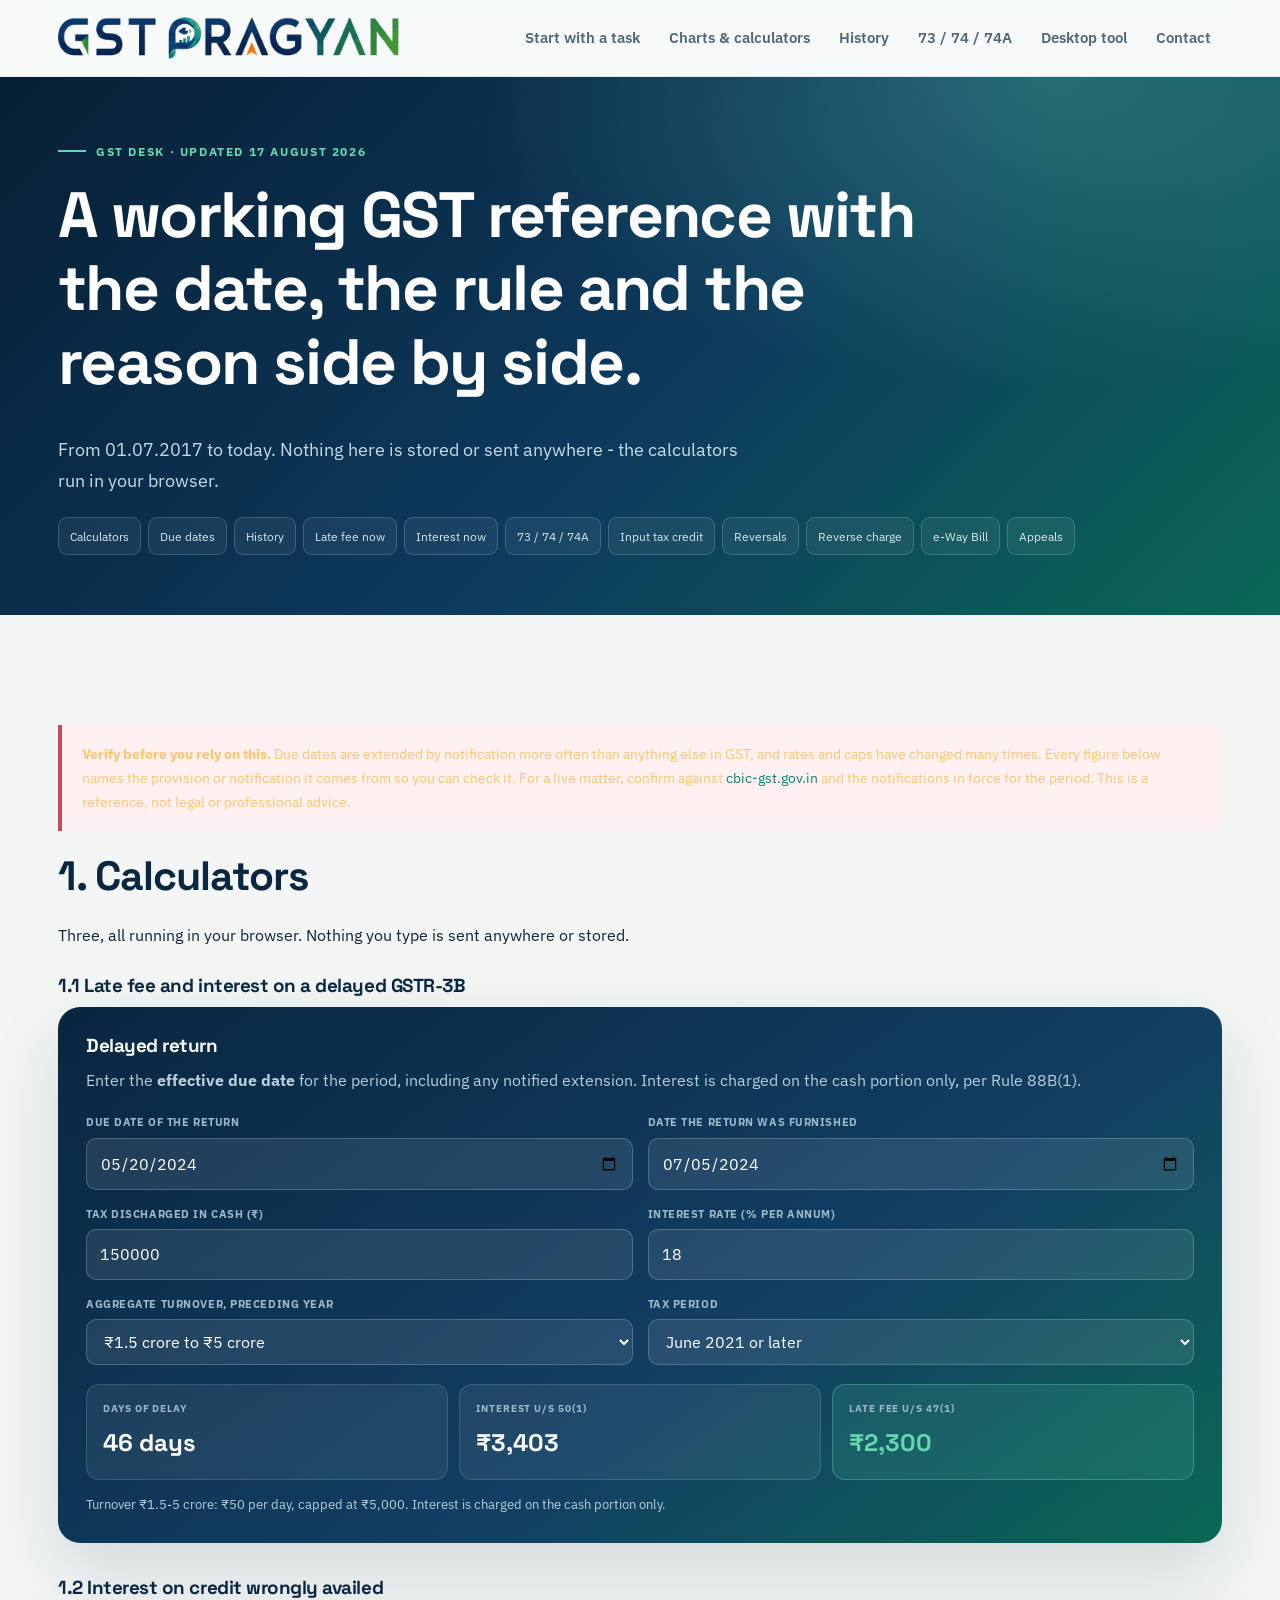
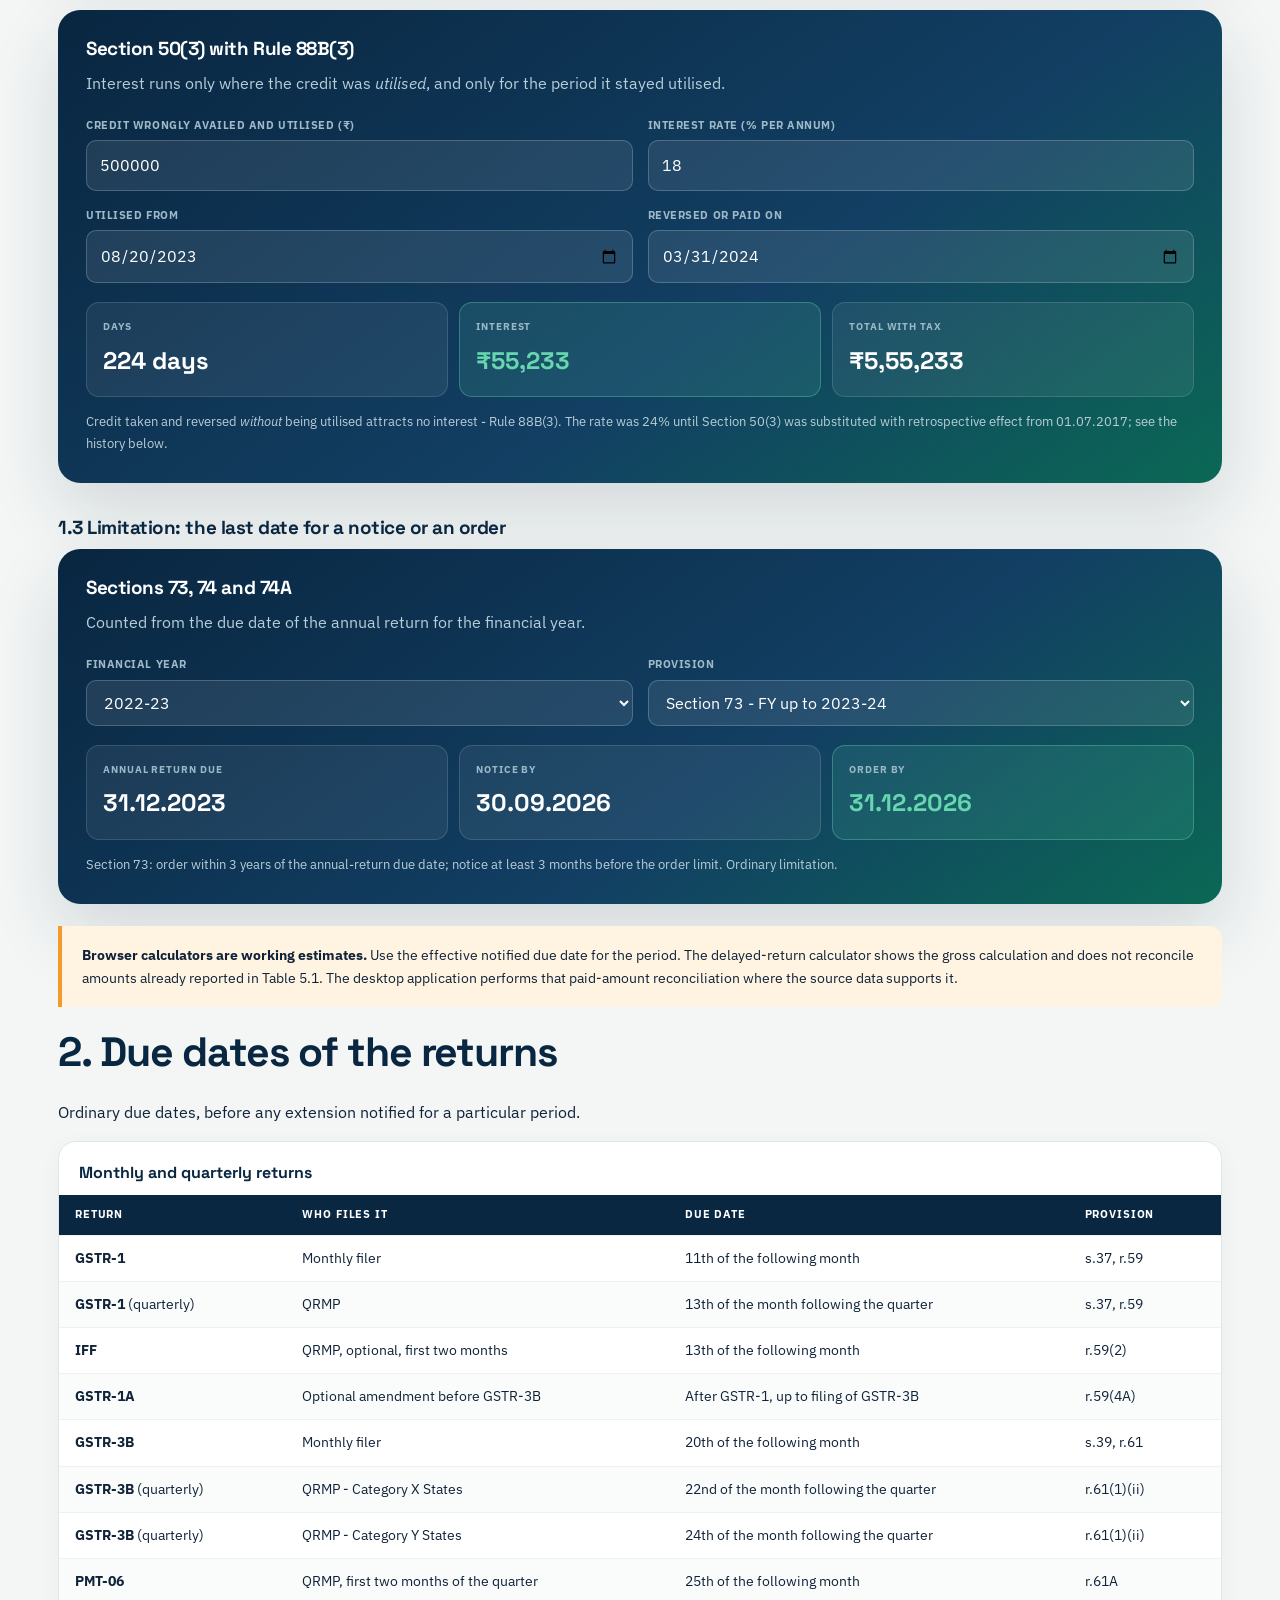
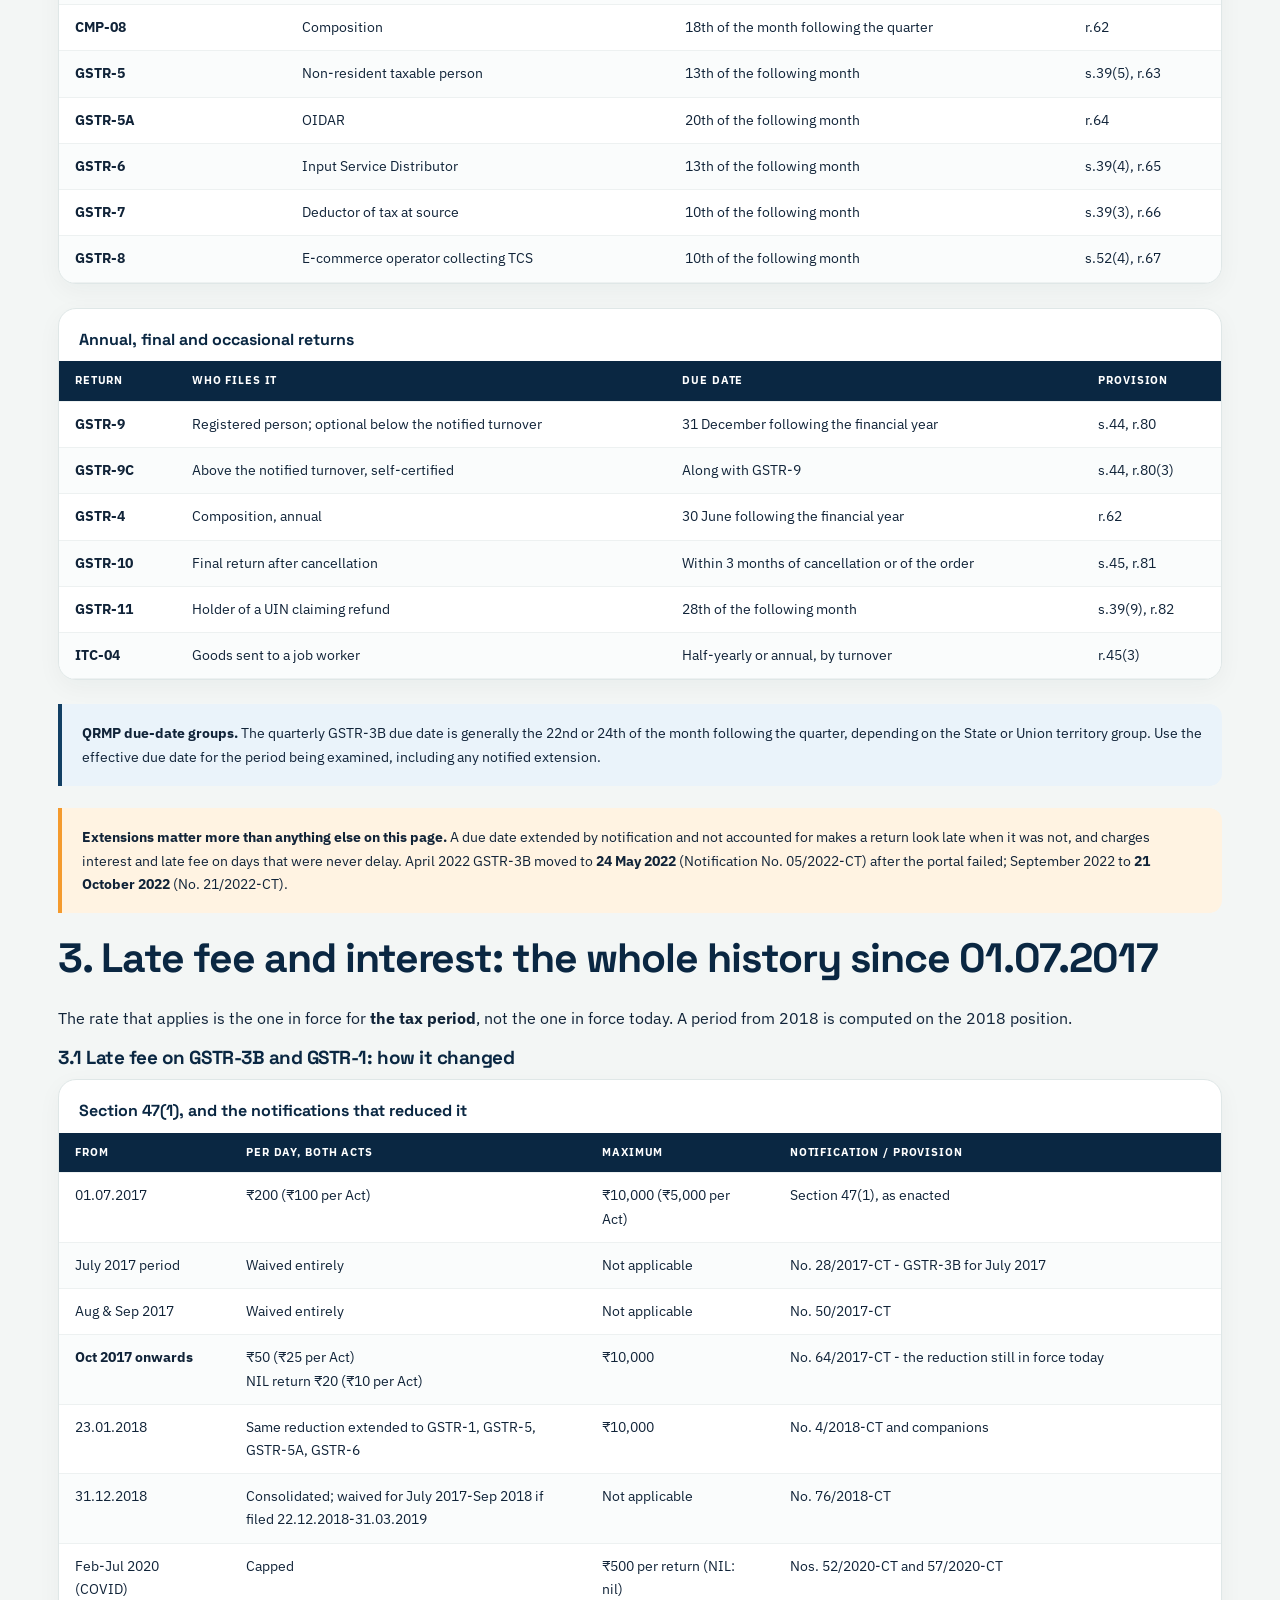
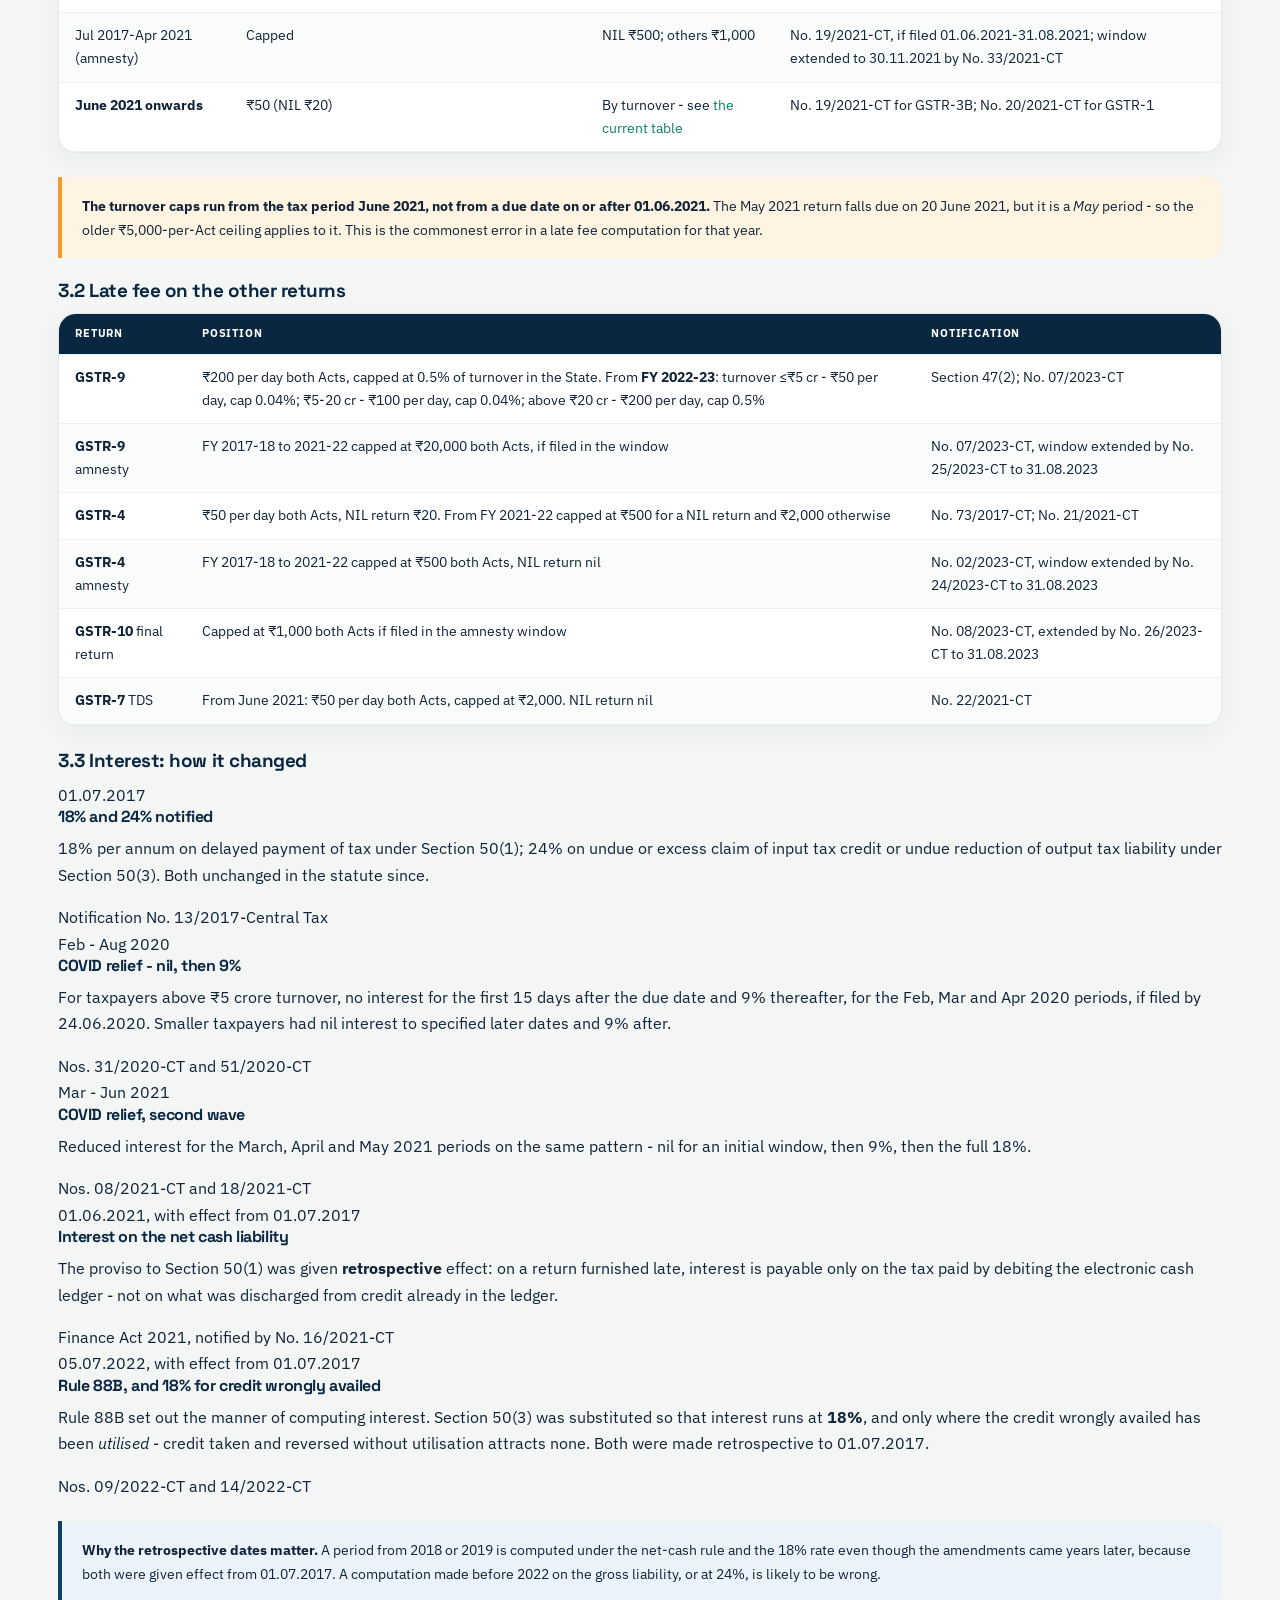
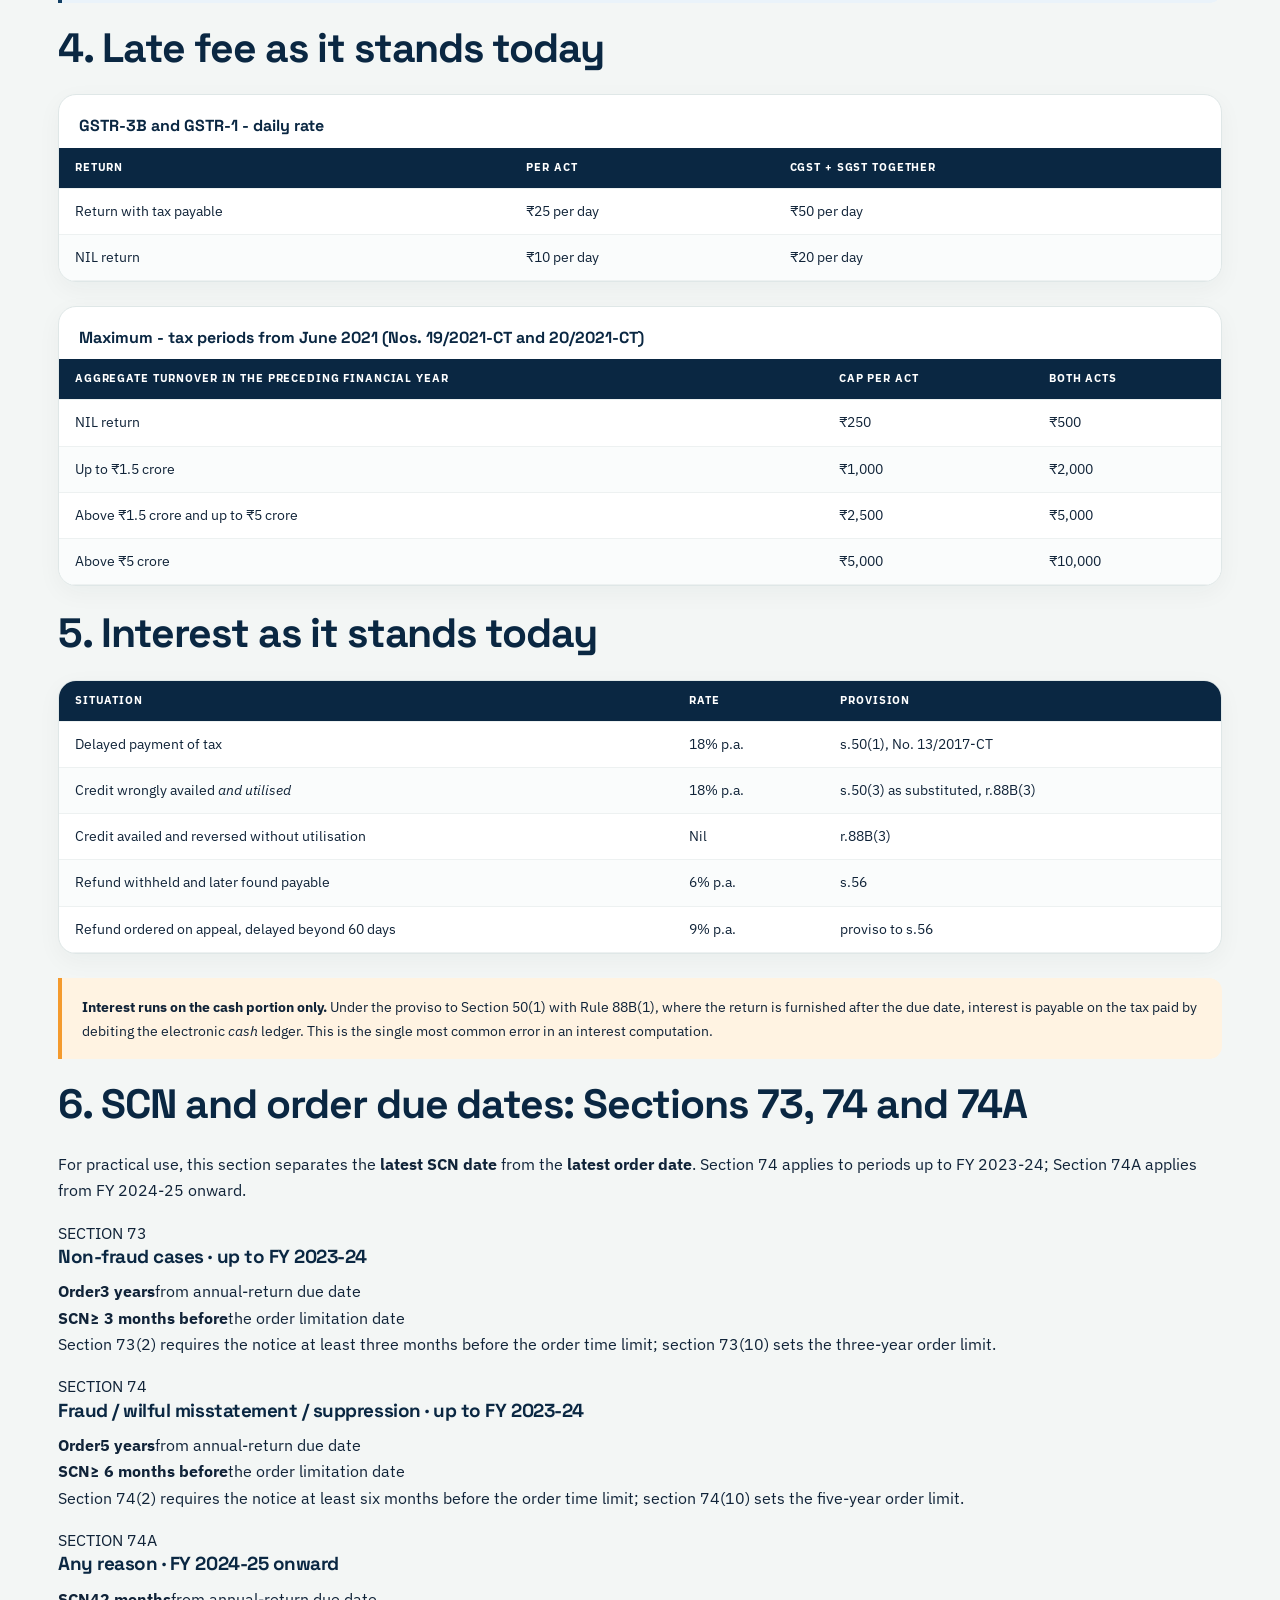
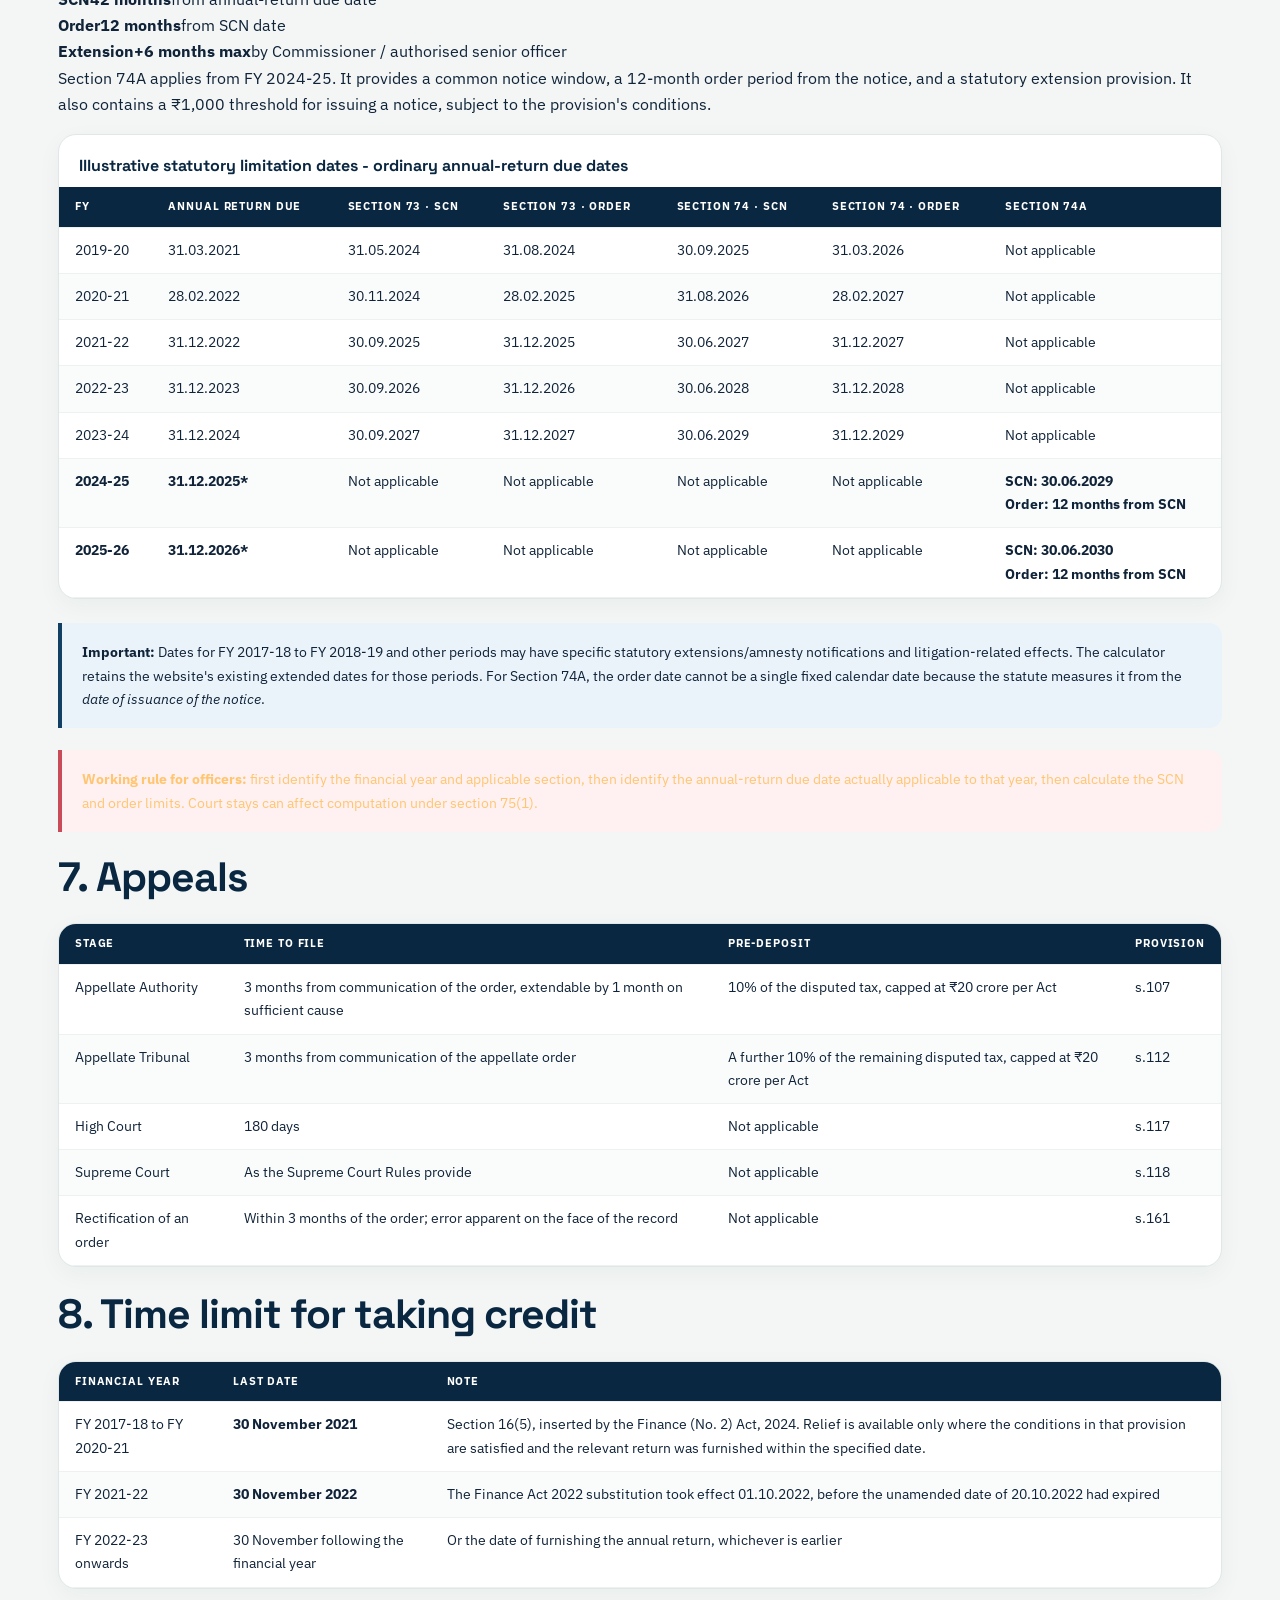
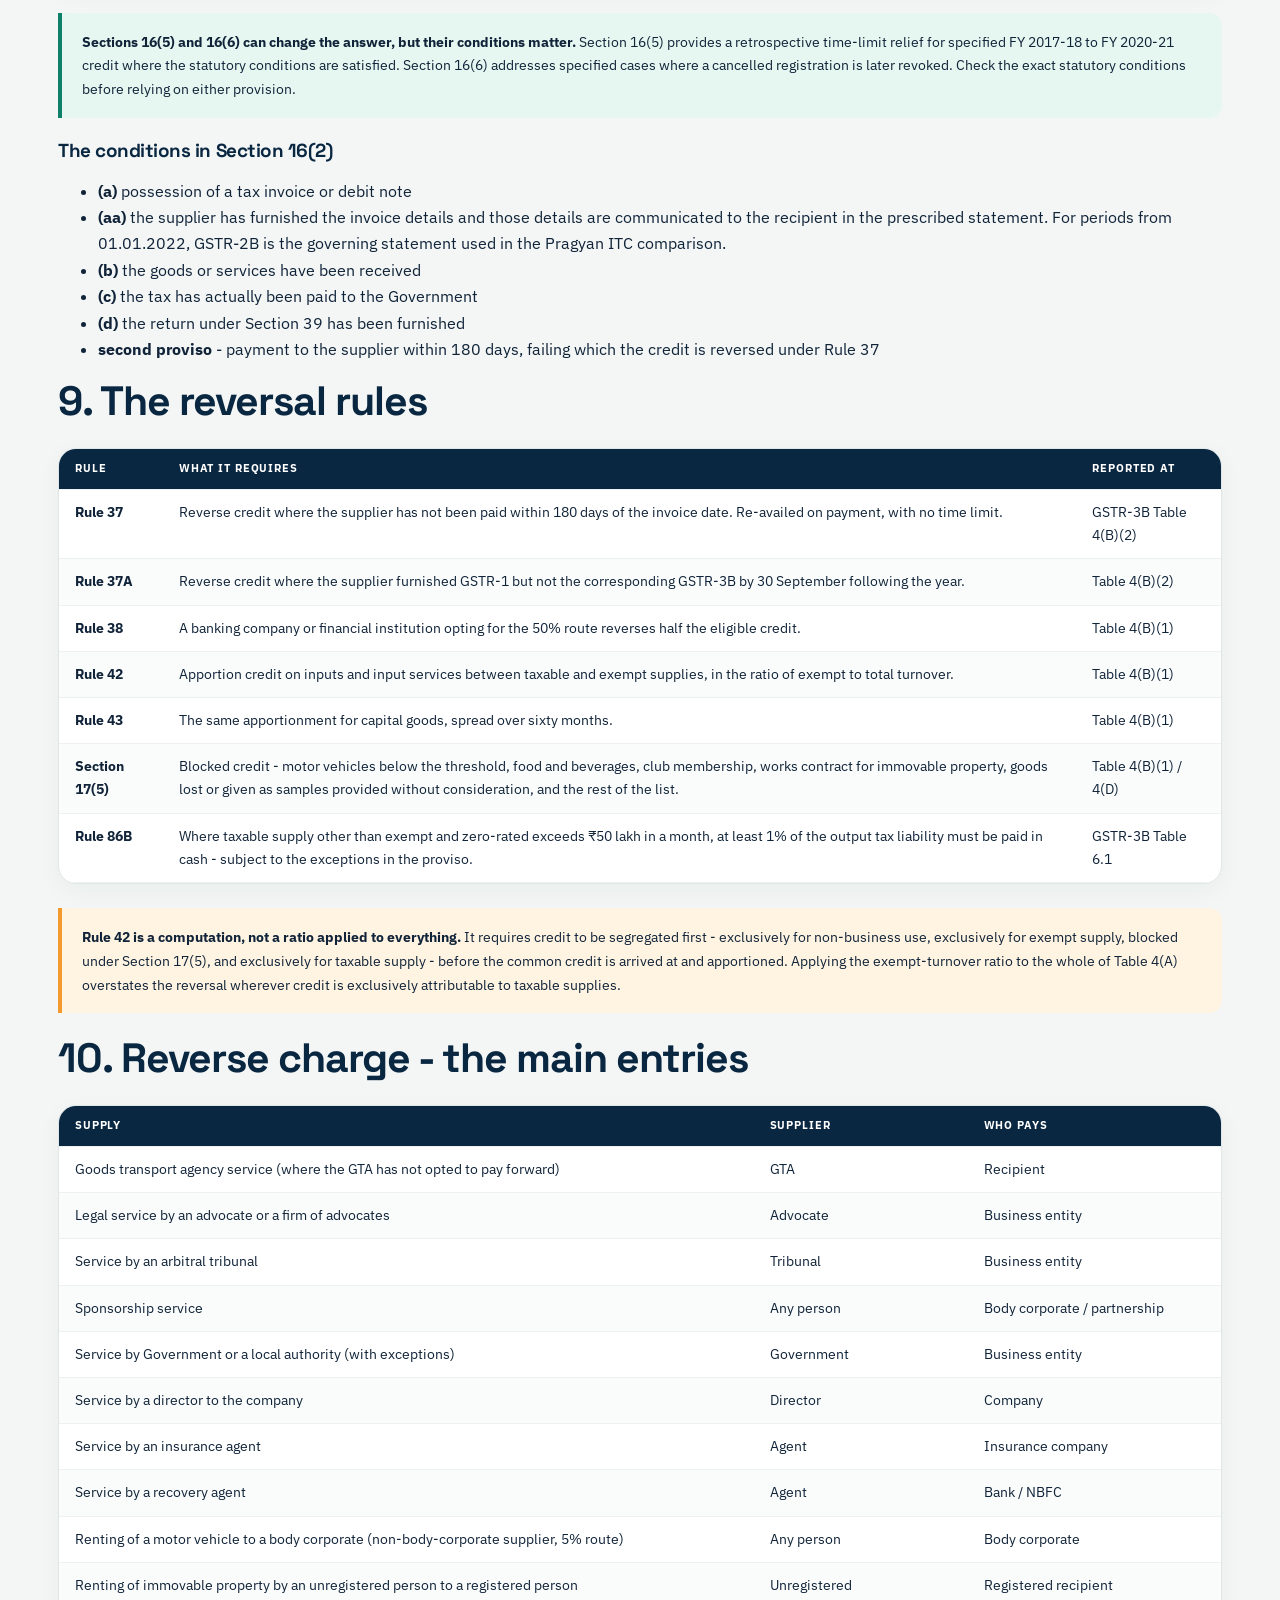
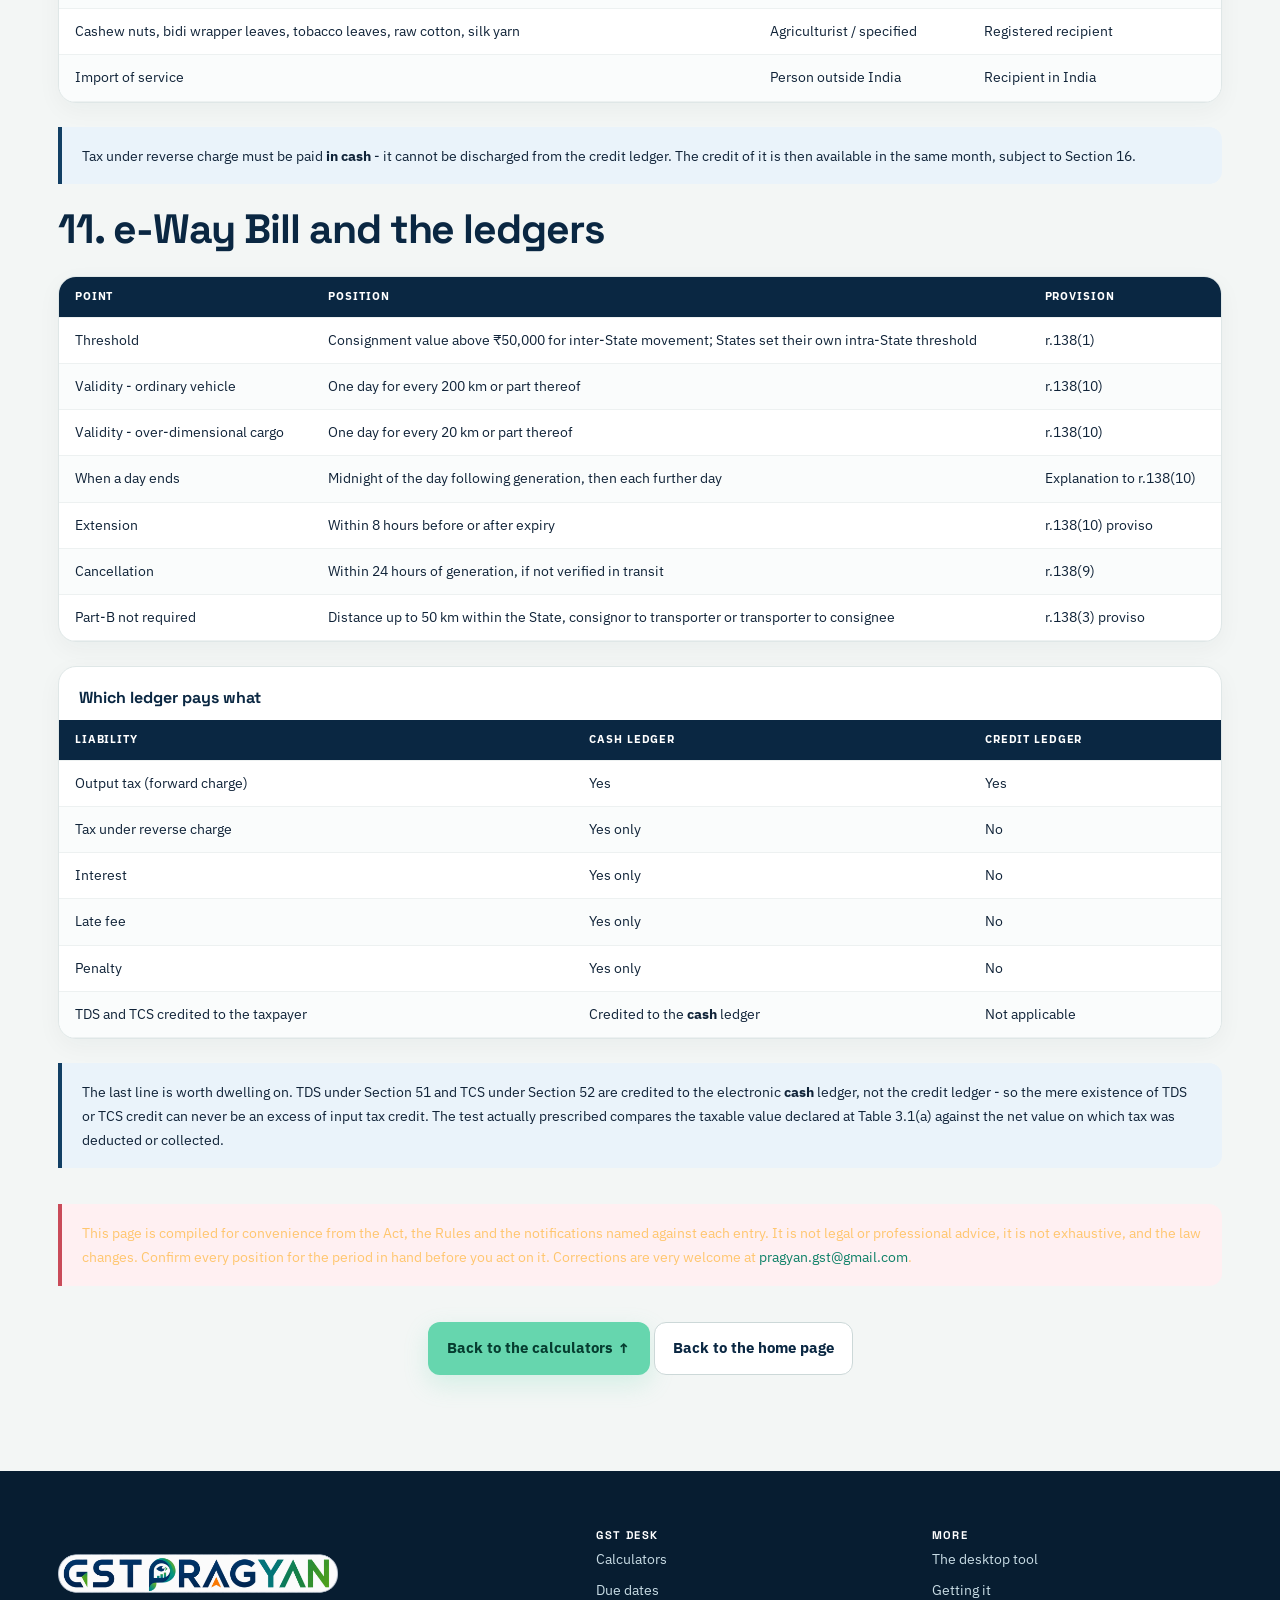
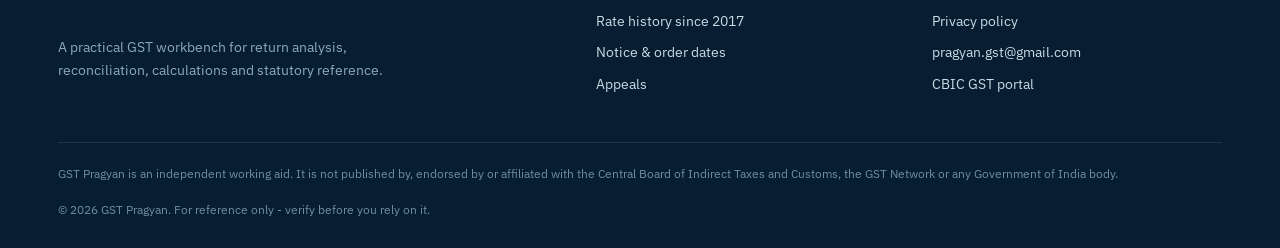
==== commit 48a26aa3: "Add files via upload" ====
--- a/compliance.html
+++ b/compliance.html
@@ -3,8 +3,8 @@
 <head>
 <meta charset="utf-8">
 <meta name="viewport" content="width=device-width, initial-scale=1">
-<title>GST charts — due dates, late fee &amp; interest since 2017, notice and order dates | GST Pragyan</title>
-<meta name="description" content="Practical GST reference: return due dates, the full history of late fee and interest from 01.07.2017 with every notification, limitation dates for notices and orders under Sections 73, 74 and 74A, ITC time limits, reversal rules, RCM and e-Way Bill — with three calculators.">
+<title>GST reference, calculators and charts | GST Pragyan</title>
+<meta name="description" content="Practical GST reference: return due dates, the full history of late fee and interest from 01.07.2017 with every notification, limitation dates for notices and orders under Sections 73, 74 and 74A, ITC time limits, reversal rules, RCM and e-Way Bill - with three calculators.">
 <meta property="og:title" content="GST charts, rate history since 2017 and practical calculators">
 <meta property="og:image" content="assets/og.jpg">
 <meta name="theme-color" content="#0B2440">
@@ -38,9 +38,9 @@
 <div class="hero" style="padding:56px 0 60px">
   <div class="wrap">
     <span class="eyebrow">GST desk · updated 17 August 2026</span>
-    <h1 style="max-width:22ch">The working GST reference — with the date, the rule, and the reason side by side.</h1>
+    <h1 style="max-width:22ch">A working GST reference with the date, the rule and the reason side by side.</h1>
     <p class="lede">
-      From 01.07.2017 to today. Nothing here is stored or sent anywhere — the calculators
+      From 01.07.2017 to today. Nothing here is stored or sent anywhere - the calculators
       run in your browser.
     </p>
     <div class="jump" style="margin-top:22px">
@@ -79,7 +79,7 @@
     <h3 style="margin-top:26px">1.1 Late fee and interest on a delayed GSTR-3B</h3>
     <div class="calc-shell">
       <h3>Delayed return</h3>
-      <p>Interest is charged on the cash portion only, per Rule 88B(1).</p>
+      <p>Enter the <strong>effective due date</strong> for the period, including any notified extension. Interest is charged on the cash portion only, per Rule 88B(1).</p>
       <div class="calc">
         <div class="field"><label for="due">Due date of the return</label>
           <input type="date" id="due" value="2024-05-20"></div>
@@ -103,7 +103,7 @@
           </select></div>
       </div>
       <div class="calc-out" aria-live="polite">
-        <div class="box"><div class="lbl">Days of delay</div><div class="big" id="outDays">—</div></div>
+        <div class="box"><div class="lbl">Days of delay</div><div class="big" id="outDays">Not applicable</div></div>
         <div class="box"><div class="lbl">Interest u/s 50(1)</div><div class="big" id="outInterest">₹0</div></div>
         <div class="box hi"><div class="lbl">Late fee u/s 47(1)</div><div class="big" id="outFee">₹0</div></div>
       </div>
@@ -126,16 +126,16 @@
           <input type="date" id="itcTo" value="2024-03-31"></div>
       </div>
       <div class="calc-out" aria-live="polite">
-        <div class="box"><div class="lbl">Days</div><div class="big" id="itcDays">—</div></div>
+        <div class="box"><div class="lbl">Days</div><div class="big" id="itcDays">Not applicable</div></div>
         <div class="box hi"><div class="lbl">Interest</div><div class="big" id="itcOut">₹0</div></div>
         <div class="box"><div class="lbl">Total with tax</div><div class="big" id="itcTotal">₹0</div></div>
       </div>
       <div class="calc-basis">Credit taken and reversed <em>without</em> being utilised
-      attracts no interest — Rule 88B(3). The rate was 24% until Section 50(3) was
+      attracts no interest - Rule 88B(3). The rate was 24% until Section 50(3) was
       substituted with retrospective effect from 01.07.2017; see the history below.</div>
     </div>
 
-    <h3 style="margin-top:34px">1.3 Limitation — the last date for a notice or an order</h3>
+    <h3 style="margin-top:34px">1.3 Limitation: the last date for a notice or an order</h3>
     <div class="calc-shell">
       <h3>Sections 73, 74 and 74A</h3>
       <p>Counted from the due date of the annual return for the financial year.</p>
@@ -148,26 +148,23 @@
           </select></div>
         <div class="field"><label for="limSec">Provision</label>
           <select id="limSec">
-            <option value="73" selected>Section 73 — FY up to 2023-24</option>
-            <option value="74">Section 74 — FY up to 2023-24</option>
-            <option value="74A">Section 74A — FY 2024-25 onward</option>
+            <option value="73" selected>Section 73 - FY up to 2023-24</option>
+            <option value="74">Section 74 - FY up to 2023-24</option>
+            <option value="74A">Section 74A - FY 2024-25 onward</option>
           </select></div>
         <div class="field" id="limNoticeDateWrap" style="display:none"><label for="limNoticeDate">SCN issue date</label>
           <input type="date" id="limNoticeDate" value="2029-06-30"></div>
       </div>
       <div class="calc-out" aria-live="polite">
-        <div class="box"><div class="lbl">Annual return due</div><div class="big" id="limAnnual">—</div></div>
-        <div class="box"><div class="lbl">Notice by</div><div class="big" id="limNotice">—</div></div>
-        <div class="box hi"><div class="lbl">Order by</div><div class="big" id="limOrder">—</div></div>
+        <div class="box"><div class="lbl">Annual return due</div><div class="big" id="limAnnual">Not applicable</div></div>
+        <div class="box"><div class="lbl">Notice by</div><div class="big" id="limNotice">Not applicable</div></div>
+        <div class="box hi"><div class="lbl">Order by</div><div class="big" id="limOrder">Not applicable</div></div>
       </div>
       <div class="calc-basis" id="limBasis">Choose a year and provision. For Section 74A, enter the actual SCN date to calculate the 12-month order deadline.</div>
     </div>
 
     <div class="note">
-      <p><strong>Estimates, and nothing more.</strong> The first assumes an ordinary due
-      date with no notified extension, delay counted in whole days, and interest on the
-      whole cash amount for the whole period. None of the three accounts for part payments,
-      amnesty schemes, or amounts already declared at Table 5.1 of the return.</p>
+      <p><strong>Browser calculators are working estimates.</strong> Use the effective notified due date for the period. The delayed-return calculator shows the gross calculation and does not reconcile amounts already reported in Table 5.1. The desktop application performs that paid-amount reconciliation where the source data supports it.</p>
     </div>
 
     <!-- ============================================================ due dates -->
@@ -184,8 +181,8 @@
           <tr><td><strong>IFF</strong></td><td>QRMP, optional, first two months</td><td>13th of the following month</td><td>r.59(2)</td></tr>
           <tr><td><strong>GSTR-1A</strong></td><td>Optional amendment before GSTR-3B</td><td>After GSTR-1, up to filing of GSTR-3B</td><td>r.59(4A)</td></tr>
           <tr><td><strong>GSTR-3B</strong></td><td>Monthly filer</td><td>20th of the following month</td><td>s.39, r.61</td></tr>
-          <tr><td><strong>GSTR-3B</strong> (quarterly)</td><td>QRMP — Category X States</td><td>22nd of the month following the quarter</td><td>r.61(1)(ii)</td></tr>
-          <tr><td><strong>GSTR-3B</strong> (quarterly)</td><td>QRMP — Category Y States</td><td>24th of the month following the quarter</td><td>r.61(1)(ii)</td></tr>
+          <tr><td><strong>GSTR-3B</strong> (quarterly)</td><td>QRMP - Category X States</td><td>22nd of the month following the quarter</td><td>r.61(1)(ii)</td></tr>
+          <tr><td><strong>GSTR-3B</strong> (quarterly)</td><td>QRMP - Category Y States</td><td>24th of the month following the quarter</td><td>r.61(1)(ii)</td></tr>
           <tr><td><strong>PMT-06</strong></td><td>QRMP, first two months of the quarter</td><td>25th of the following month</td><td>r.61A</td></tr>
           <tr><td><strong>CMP-08</strong></td><td>Composition</td><td>18th of the month following the quarter</td><td>r.62</td></tr>
           <tr><td><strong>GSTR-5</strong></td><td>Non-resident taxable person</td><td>13th of the following month</td><td>s.39(5), r.63</td></tr>
@@ -213,11 +210,7 @@
     </div>
 
     <div class="note info">
-      <p><strong>QRMP State groups.</strong> <em>Category X</em> — Chhattisgarh, Madhya
-      Pradesh, Gujarat, Maharashtra, Karnataka, Goa, Kerala, Tamil Nadu, Telangana, Andhra
-      Pradesh, Daman &amp; Diu and Dadra &amp; Nagar Haveli, Puducherry, Andaman &amp;
-      Nicobar, Lakshadweep. <em>Category Y</em> — the remaining States and Union
-      territories.</p>
+      <p><strong>QRMP due-date groups.</strong> The quarterly GSTR-3B due date is generally the 22nd or 24th of the month following the quarter, depending on the State or Union territory group. Use the effective due date for the period being examined, including any notified extension.</p>
     </div>
 
     <div class="note">
@@ -230,11 +223,11 @@
     </div>
 
     <!-- ============================================================ history -->
-    <h2 id="history">3. Late fee and interest — the whole history since 01.07.2017</h2>
+    <h2 id="history">3. Late fee and interest: the whole history since 01.07.2017</h2>
     <p>The rate that applies is the one in force for <strong>the tax period</strong>, not
     the one in force today. A period from 2018 is computed on the 2018 position.</p>
 
-    <h3>3.1 Late fee on GSTR-3B and GSTR-1 — how it changed</h3>
+    <h3>3.1 Late fee on GSTR-3B and GSTR-1: how it changed</h3>
     <div class="table-scroll">
       <table>
         <caption>Section 47(1), and the notifications that reduced it</caption>
@@ -245,23 +238,23 @@
         <tbody>
           <tr><td>01.07.2017</td><td class="num">₹200 (₹100 per Act)</td><td class="num">₹10,000 (₹5,000 per Act)</td>
               <td>Section 47(1), as enacted</td></tr>
-          <tr><td>July 2017 period</td><td class="num">Waived entirely</td><td class="num">—</td>
-              <td>No. 28/2017-CT — GSTR-3B for July 2017</td></tr>
-          <tr><td>Aug &amp; Sep 2017</td><td class="num">Waived entirely</td><td class="num">—</td>
+          <tr><td>July 2017 period</td><td class="num">Waived entirely</td><td class="num">Not applicable</td>
+              <td>No. 28/2017-CT - GSTR-3B for July 2017</td></tr>
+          <tr><td>Aug &amp; Sep 2017</td><td class="num">Waived entirely</td><td class="num">Not applicable</td>
               <td>No. 50/2017-CT</td></tr>
           <tr class="hi"><td><strong>Oct 2017 onwards</strong></td><td class="num">₹50 (₹25 per Act)<br><span class="small">NIL return ₹20 (₹10 per Act)</span></td>
-              <td class="num">₹10,000</td><td>No. 64/2017-CT — the reduction still in force today</td></tr>
+              <td class="num">₹10,000</td><td>No. 64/2017-CT - the reduction still in force today</td></tr>
           <tr><td>23.01.2018</td><td class="num">Same reduction extended to GSTR-1, GSTR-5, GSTR-5A, GSTR-6</td>
               <td class="num">₹10,000</td><td>No. 4/2018-CT and companions</td></tr>
-          <tr><td>31.12.2018</td><td class="num">Consolidated; waived for July 2017–Sep 2018 if filed 22.12.2018–31.03.2019</td>
-              <td class="num">—</td><td>No. 76/2018-CT</td></tr>
-          <tr><td>Feb–Jul 2020 <span class="small">(COVID)</span></td><td class="num">Capped</td>
+          <tr><td>31.12.2018</td><td class="num">Consolidated; waived for July 2017-Sep 2018 if filed 22.12.2018-31.03.2019</td>
+              <td class="num">Not applicable</td><td>No. 76/2018-CT</td></tr>
+          <tr><td>Feb-Jul 2020 <span class="small">(COVID)</span></td><td class="num">Capped</td>
               <td class="num">₹500 per return (NIL: nil)</td><td>Nos. 52/2020-CT and 57/2020-CT</td></tr>
-          <tr><td>Jul 2017–Apr 2021 <span class="small">(amnesty)</span></td><td class="num">Capped</td>
+          <tr><td>Jul 2017-Apr 2021 <span class="small">(amnesty)</span></td><td class="num">Capped</td>
               <td class="num">NIL ₹500; others ₹1,000</td>
-              <td>No. 19/2021-CT, if filed 01.06.2021–31.08.2021; window extended to 30.11.2021 by No. 33/2021-CT</td></tr>
+              <td>No. 19/2021-CT, if filed 01.06.2021-31.08.2021; window extended to 30.11.2021 by No. 33/2021-CT</td></tr>
           <tr class="hi"><td><strong>June 2021 onwards</strong></td><td class="num">₹50 (NIL ₹20)</td>
-              <td class="num">By turnover — see <a href="#latefee">the current table</a></td>
+              <td class="num">By turnover - see <a href="#latefee">the current table</a></td>
               <td>No. 19/2021-CT for GSTR-3B; No. 20/2021-CT for GSTR-1</td></tr>
         </tbody>
       </table>
@@ -270,7 +263,7 @@
     <div class="note">
       <p><strong>The turnover caps run from the tax period June 2021, not from a due date
       on or after 01.06.2021.</strong> The May 2021 return falls due on 20 June 2021, but
-      it is a <em>May</em> period — so the older ₹5,000-per-Act ceiling applies to it. This
+      it is a <em>May</em> period - so the older ₹5,000-per-Act ceiling applies to it. This
       is the commonest error in a late fee computation for that year.</p>
     </div>
 
@@ -281,8 +274,8 @@
         <tbody>
           <tr><td><strong>GSTR-9</strong></td>
               <td>₹200 per day both Acts, capped at 0.5% of turnover in the State. From
-                  <strong>FY 2022-23</strong>: turnover ≤₹5 cr — ₹50 per day, cap 0.04%;
-                  ₹5–20 cr — ₹100 per day, cap 0.04%; above ₹20 cr — ₹200 per day, cap 0.5%</td>
+                  <strong>FY 2022-23</strong>: turnover ≤₹5 cr - ₹50 per day, cap 0.04%;
+                  ₹5-20 cr - ₹100 per day, cap 0.04%; above ₹20 cr - ₹200 per day, cap 0.5%</td>
               <td>Section 47(2); No. 07/2023-CT</td></tr>
           <tr><td><strong>GSTR-9</strong> <span class="small">amnesty</span></td>
               <td>FY 2017-18 to 2021-22 capped at ₹20,000 both Acts, if filed in the window</td>
@@ -304,7 +297,7 @@
       </table>
     </div>
 
-    <h3>3.3 Interest — how it changed</h3>
+    <h3>3.3 Interest: how it changed</h3>
     <div class="timeline">
       <div class="tl">
         <div class="when">01.07.2017</div>
@@ -315,8 +308,8 @@
         <span class="ntf">Notification No. 13/2017-Central Tax</span>
       </div>
       <div class="tl">
-        <div class="when">Feb – Aug 2020</div>
-        <h4>COVID relief — nil, then 9%</h4>
+        <div class="when">Feb - Aug 2020</div>
+        <h4>COVID relief - nil, then 9%</h4>
         <p>For taxpayers above ₹5 crore turnover, no interest for the first 15 days after
         the due date and 9% thereafter, for the Feb, Mar and Apr 2020 periods, if filed by
         24.06.2020. Smaller taxpayers had nil interest to specified later dates and 9%
@@ -324,9 +317,9 @@
         <span class="ntf">Nos. 31/2020-CT and 51/2020-CT</span>
       </div>
       <div class="tl">
-        <div class="when">Mar – Jun 2021</div>
+        <div class="when">Mar - Jun 2021</div>
         <h4>COVID relief, second wave</h4>
-        <p>Reduced interest for the March, April and May 2021 periods on the same pattern —
+        <p>Reduced interest for the March, April and May 2021 periods on the same pattern -
         nil for an initial window, then 9%, then the full 18%.</p>
         <span class="ntf">Nos. 08/2021-CT and 18/2021-CT</span>
       </div>
@@ -335,7 +328,7 @@
         <h4>Interest on the net cash liability</h4>
         <p>The proviso to Section 50(1) was given <strong>retrospective</strong> effect: on
         a return furnished late, interest is payable only on the tax paid by debiting the
-        electronic cash ledger — not on what was discharged from credit already in the
+        electronic cash ledger - not on what was discharged from credit already in the
         ledger.</p>
         <span class="ntf">Finance Act 2021, notified by No. 16/2021-CT</span>
       </div>
@@ -344,7 +337,7 @@
         <h4>Rule 88B, and 18% for credit wrongly availed</h4>
         <p>Rule 88B set out the manner of computing interest. Section 50(3) was substituted
         so that interest runs at <strong>18%</strong>, and only where the credit wrongly
-        availed has been <em>utilised</em> — credit taken and reversed without utilisation
+        availed has been <em>utilised</em> - credit taken and reversed without utilisation
         attracts none. Both were made retrospective to 01.07.2017.</p>
         <span class="ntf">Nos. 09/2022-CT and 14/2022-CT</span>
       </div>
@@ -361,7 +354,7 @@
     <h2 id="latefee">4. Late fee as it stands today</h2>
     <div class="table-scroll">
       <table>
-        <caption>GSTR-3B and GSTR-1 — daily rate</caption>
+        <caption>GSTR-3B and GSTR-1 - daily rate</caption>
         <thead><tr><th>Return</th><th class="num">Per Act</th><th class="num">CGST + SGST together</th></tr></thead>
         <tbody>
           <tr><td>Return with tax payable</td><td class="num">₹25 per day</td><td class="num">₹50 per day</td></tr>
@@ -371,7 +364,7 @@
     </div>
     <div class="table-scroll">
       <table>
-        <caption>Maximum — tax periods from June 2021 (Nos. 19/2021-CT and 20/2021-CT)</caption>
+        <caption>Maximum - tax periods from June 2021 (Nos. 19/2021-CT and 20/2021-CT)</caption>
         <thead><tr><th>Aggregate turnover in the preceding financial year</th>
                    <th class="num">Cap per Act</th><th class="num">Both Acts</th></tr></thead>
         <tbody>
@@ -405,27 +398,27 @@
     </div>
 
     <!-- ============================================================ limitation -->
-    <h2 id="limitation">6. SCN &amp; order due dates — Sections 73, 74 and 74A</h2>
+    <h2 id="limitation">6. SCN and order due dates: Sections 73, 74 and 74A</h2>
     <p>For practical use, this section separates the <strong>latest SCN date</strong> from the <strong>latest order date</strong>. Section 74 applies to periods up to FY 2023-24; Section 74A applies from FY 2024-25 onward.</p>
 
     <div class="regime-grid">
       <div class="regime-card"><span class="regime-tag">SECTION 73</span><h3>Non-fraud cases · up to FY 2023-24</h3><div class="regime-rule"><b>Order</b><strong>3 years</strong><span>from annual-return due date</span></div><div class="regime-rule"><b>SCN</b><strong>≥ 3 months before</strong><span>the order limitation date</span></div><p>Section 73(2) requires the notice at least three months before the order time limit; section 73(10) sets the three-year order limit.</p></div>
       <div class="regime-card regime-74"><span class="regime-tag">SECTION 74</span><h3>Fraud / wilful misstatement / suppression · up to FY 2023-24</h3><div class="regime-rule"><b>Order</b><strong>5 years</strong><span>from annual-return due date</span></div><div class="regime-rule"><b>SCN</b><strong>≥ 6 months before</strong><span>the order limitation date</span></div><p>Section 74(2) requires the notice at least six months before the order time limit; section 74(10) sets the five-year order limit.</p></div>
-      <div class="regime-card regime-74a"><span class="regime-tag">SECTION 74A</span><h3>Any reason · FY 2024-25 onward</h3><div class="regime-rule"><b>SCN</b><strong>42 months</strong><span>from annual-return due date</span></div><div class="regime-rule"><b>Order</b><strong>12 months</strong><span>from SCN date</span></div><div class="regime-rule"><b>Extension</b><strong>+6 months max</strong><span>by Commissioner / authorised senior officer</span></div><p>Section 74A applies from FY 2024-25. It also contains a ₹1,000 threshold for issuing a notice.</p></div>
+      <div class="regime-card regime-74a"><span class="regime-tag">SECTION 74A</span><h3>Any reason · FY 2024-25 onward</h3><div class="regime-rule"><b>SCN</b><strong>42 months</strong><span>from annual-return due date</span></div><div class="regime-rule"><b>Order</b><strong>12 months</strong><span>from SCN date</span></div><div class="regime-rule"><b>Extension</b><strong>+6 months max</strong><span>by Commissioner / authorised senior officer</span></div><p>Section 74A applies from FY 2024-25. It provides a common notice window, a 12-month order period from the notice, and a statutory extension provision. It also contains a ₹1,000 threshold for issuing a notice, subject to the provision's conditions.</p></div>
     </div>
 
     <div class="table-scroll limitation-table">
       <table>
-        <caption>Illustrative statutory limitation dates — ordinary annual-return due dates</caption>
+        <caption>Illustrative statutory limitation dates - ordinary annual-return due dates</caption>
         <thead><tr><th>FY</th><th>Annual return due</th><th>Section 73 · SCN</th><th>Section 73 · Order</th><th>Section 74 · SCN</th><th>Section 74 · Order</th><th>Section 74A</th></tr></thead>
         <tbody>
-          <tr><td>2019-20</td><td>31.03.2021</td><td>31.05.2024</td><td>31.08.2024</td><td>30.09.2025</td><td>31.03.2026</td><td>—</td></tr>
-          <tr><td>2020-21</td><td>28.02.2022</td><td>30.11.2024</td><td>28.02.2025</td><td>31.08.2026</td><td>28.02.2027</td><td>—</td></tr>
-          <tr><td>2021-22</td><td>31.12.2022</td><td>30.09.2025</td><td>31.12.2025</td><td>30.06.2027</td><td>31.12.2027</td><td>—</td></tr>
-          <tr><td>2022-23</td><td>31.12.2023</td><td>30.09.2026</td><td>31.12.2026</td><td>30.06.2028</td><td>31.12.2028</td><td>—</td></tr>
-          <tr><td>2023-24</td><td>31.12.2024</td><td>30.09.2027</td><td>31.12.2027</td><td>30.06.2029</td><td>31.12.2029</td><td>—</td></tr>
-          <tr class="hi"><td><strong>2024-25</strong></td><td><strong>31.12.2025*</strong></td><td>—</td><td>—</td><td>—</td><td>—</td><td><strong>SCN: 30.06.2029<br>Order: 12 months from SCN</strong></td></tr>
-          <tr class="hi"><td><strong>2025-26</strong></td><td><strong>31.12.2026*</strong></td><td>—</td><td>—</td><td>—</td><td>—</td><td><strong>SCN: 30.06.2030<br>Order: 12 months from SCN</strong></td></tr>
+          <tr><td>2019-20</td><td>31.03.2021</td><td>31.05.2024</td><td>31.08.2024</td><td>30.09.2025</td><td>31.03.2026</td><td>Not applicable</td></tr>
+          <tr><td>2020-21</td><td>28.02.2022</td><td>30.11.2024</td><td>28.02.2025</td><td>31.08.2026</td><td>28.02.2027</td><td>Not applicable</td></tr>
+          <tr><td>2021-22</td><td>31.12.2022</td><td>30.09.2025</td><td>31.12.2025</td><td>30.06.2027</td><td>31.12.2027</td><td>Not applicable</td></tr>
+          <tr><td>2022-23</td><td>31.12.2023</td><td>30.09.2026</td><td>31.12.2026</td><td>30.06.2028</td><td>31.12.2028</td><td>Not applicable</td></tr>
+          <tr><td>2023-24</td><td>31.12.2024</td><td>30.09.2027</td><td>31.12.2027</td><td>30.06.2029</td><td>31.12.2029</td><td>Not applicable</td></tr>
+          <tr class="hi"><td><strong>2024-25</strong></td><td><strong>31.12.2025*</strong></td><td>Not applicable</td><td>Not applicable</td><td>Not applicable</td><td>Not applicable</td><td><strong>SCN: 30.06.2029<br>Order: 12 months from SCN</strong></td></tr>
+          <tr class="hi"><td><strong>2025-26</strong></td><td><strong>31.12.2026*</strong></td><td>Not applicable</td><td>Not applicable</td><td>Not applicable</td><td>Not applicable</td><td><strong>SCN: 30.06.2030<br>Order: 12 months from SCN</strong></td></tr>
         </tbody>
       </table>
     </div>
@@ -444,10 +437,10 @@
           <tr><td>Appellate Tribunal</td>
               <td>3 months from communication of the appellate order</td>
               <td>A further 10% of the remaining disputed tax, capped at ₹20 crore per Act</td><td>s.112</td></tr>
-          <tr><td>High Court</td><td>180 days</td><td>—</td><td>s.117</td></tr>
-          <tr><td>Supreme Court</td><td>As the Supreme Court Rules provide</td><td>—</td><td>s.118</td></tr>
+          <tr><td>High Court</td><td>180 days</td><td>Not applicable</td><td>s.117</td></tr>
+          <tr><td>Supreme Court</td><td>As the Supreme Court Rules provide</td><td>Not applicable</td><td>s.118</td></tr>
           <tr><td>Rectification of an order</td><td>Within 3 months of the order; error apparent on the face of the record</td>
-              <td>—</td><td>s.161</td></tr>
+              <td>Not applicable</td><td>s.161</td></tr>
         </tbody>
       </table>
     </div>
@@ -459,8 +452,7 @@
         <thead><tr><th>Financial year</th><th>Last date</th><th>Note</th></tr></thead>
         <tbody>
           <tr><td>FY 2017-18 to FY 2020-21</td><td><strong>30 November 2021</strong></td>
-              <td>Section 16(5), inserted by the Finance (No. 2) Act, 2024 — credit taken in
-                  any GSTR-3B furnished up to that date is admissible</td></tr>
+              <td>Section 16(5), inserted by the Finance (No. 2) Act, 2024. Relief is available only where the conditions in that provision are satisfied and the relevant return was furnished within the specified date.</td></tr>
           <tr><td>FY 2021-22</td><td><strong>30 November 2022</strong></td>
               <td>The Finance Act 2022 substitution took effect 01.10.2022, before the
                   unamended date of 20.10.2022 had expired</td></tr>
@@ -470,22 +462,17 @@
       </table>
     </div>
     <div class="note good">
-      <p><strong>Sections 16(5) and 16(6) are a real defence.</strong> For the four years to
-      FY 2020-21 a demand resting on time-bar alone will not hold, and Section 16(6)
-      restores credit for a registered person whose registration was cancelled and later
-      revoked. Both were inserted with retrospective effect.</p>
+      <p><strong>Sections 16(5) and 16(6) can change the answer, but their conditions matter.</strong> Section 16(5) provides a retrospective time-limit relief for specified FY 2017-18 to FY 2020-21 credit where the statutory conditions are satisfied. Section 16(6) addresses specified cases where a cancelled registration is later revoked. Check the exact statutory conditions before relying on either provision.</p>
     </div>
 
     <h3>The conditions in Section 16(2)</h3>
     <ul>
       <li><strong>(a)</strong> possession of a tax invoice or debit note</li>
-      <li><strong>(aa)</strong> the details have been furnished by the supplier and appear
-          in the recipient's GSTR-2B — which makes GSTR-2B, not GSTR-2A, the statement to
-          test credit against from 01.01.2022</li>
+      <li><strong>(aa)</strong> the supplier has furnished the invoice details and those details are communicated to the recipient in the prescribed statement. For periods from 01.01.2022, GSTR-2B is the governing statement used in the Pragyan ITC comparison.</li>
       <li><strong>(b)</strong> the goods or services have been received</li>
       <li><strong>(c)</strong> the tax has actually been paid to the Government</li>
       <li><strong>(d)</strong> the return under Section 39 has been furnished</li>
-      <li><strong>second proviso</strong> — payment to the supplier within 180 days, failing
+      <li><strong>second proviso</strong> - payment to the supplier within 180 days, failing
           which the credit is reversed under Rule 37</li>
     </ul>
 
@@ -513,28 +500,28 @@
               <td>The same apportionment for capital goods, spread over sixty months.</td>
               <td>Table 4(B)(1)</td></tr>
           <tr><td><strong>Section 17(5)</strong></td>
-              <td>Blocked credit — motor vehicles below the threshold, food and beverages,
+              <td>Blocked credit - motor vehicles below the threshold, food and beverages,
                   club membership, works contract for immovable property, goods lost or
                   given as samples provided without consideration, and the rest of the list.</td>
               <td>Table 4(B)(1) / 4(D)</td></tr>
           <tr><td><strong>Rule 86B</strong></td>
               <td>Where taxable supply other than exempt and zero-rated exceeds ₹50 lakh in
-                  a month, at least 1% of the output tax liability must be paid in cash —
+                  a month, at least 1% of the output tax liability must be paid in cash -
                   subject to the exceptions in the proviso.</td><td>GSTR-3B Table 6.1</td></tr>
         </tbody>
       </table>
     </div>
     <div class="note">
       <p><strong>Rule 42 is a computation, not a ratio applied to everything.</strong> It
-      requires credit to be segregated first — exclusively for non-business use,
+      requires credit to be segregated first - exclusively for non-business use,
       exclusively for exempt supply, blocked under Section 17(5), and exclusively for
-      taxable supply — before the common credit is arrived at and apportioned. Applying the
+      taxable supply - before the common credit is arrived at and apportioned. Applying the
       exempt-turnover ratio to the whole of Table 4(A) overstates the reversal wherever
       credit is exclusively attributable to taxable supplies.</p>
     </div>
 
     <!-- ============================================================ rcm -->
-    <h2 id="rcm">10. Reverse charge — the main entries</h2>
+    <h2 id="rcm">10. Reverse charge - the main entries</h2>
     <div class="table-scroll">
       <table>
         <thead><tr><th>Supply</th><th>Supplier</th><th>Who pays</th></tr></thead>
@@ -555,7 +542,7 @@
       </table>
     </div>
     <div class="note info">
-      <p>Tax under reverse charge must be paid <strong>in cash</strong> — it cannot be
+      <p>Tax under reverse charge must be paid <strong>in cash</strong> - it cannot be
       discharged from the credit ledger. The credit of it is then available in the same
       month, subject to Section 16.</p>
     </div>
@@ -567,8 +554,8 @@
         <thead><tr><th>Point</th><th>Position</th><th>Provision</th></tr></thead>
         <tbody>
           <tr><td>Threshold</td><td>Consignment value above ₹50,000 for inter-State movement; States set their own intra-State threshold</td><td>r.138(1)</td></tr>
-          <tr><td>Validity — ordinary vehicle</td><td>One day for every 200 km or part thereof</td><td>r.138(10)</td></tr>
-          <tr><td>Validity — over-dimensional cargo</td><td>One day for every 20 km or part thereof</td><td>r.138(10)</td></tr>
+          <tr><td>Validity - ordinary vehicle</td><td>One day for every 200 km or part thereof</td><td>r.138(10)</td></tr>
+          <tr><td>Validity - over-dimensional cargo</td><td>One day for every 20 km or part thereof</td><td>r.138(10)</td></tr>
           <tr><td>When a day ends</td><td>Midnight of the day following generation, then each further day</td><td>Explanation to r.138(10)</td></tr>
           <tr><td>Extension</td><td>Within 8 hours before or after expiry</td><td>r.138(10) proviso</td></tr>
           <tr><td>Cancellation</td><td>Within 24 hours of generation, if not verified in transit</td><td>r.138(9)</td></tr>
@@ -583,17 +570,17 @@
         <thead><tr><th>Liability</th><th>Cash ledger</th><th>Credit ledger</th></tr></thead>
         <tbody>
           <tr><td>Output tax (forward charge)</td><td class="tick">Yes</td><td class="tick">Yes</td></tr>
-          <tr><td>Tax under reverse charge</td><td class="tick">Yes — only</td><td class="cross">No</td></tr>
-          <tr><td>Interest</td><td class="tick">Yes — only</td><td class="cross">No</td></tr>
-          <tr><td>Late fee</td><td class="tick">Yes — only</td><td class="cross">No</td></tr>
-          <tr><td>Penalty</td><td class="tick">Yes — only</td><td class="cross">No</td></tr>
-          <tr><td>TDS and TCS credited to the taxpayer</td><td>Credited to the <strong>cash</strong> ledger</td><td>—</td></tr>
+          <tr><td>Tax under reverse charge</td><td class="tick">Yes only</td><td class="cross">No</td></tr>
+          <tr><td>Interest</td><td class="tick">Yes only</td><td class="cross">No</td></tr>
+          <tr><td>Late fee</td><td class="tick">Yes only</td><td class="cross">No</td></tr>
+          <tr><td>Penalty</td><td class="tick">Yes only</td><td class="cross">No</td></tr>
+          <tr><td>TDS and TCS credited to the taxpayer</td><td>Credited to the <strong>cash</strong> ledger</td><td>Not applicable</td></tr>
         </tbody>
       </table>
     </div>
     <div class="note info">
       <p>The last line is worth dwelling on. TDS under Section 51 and TCS under Section 52
-      are credited to the electronic <strong>cash</strong> ledger, not the credit ledger —
+      are credited to the electronic <strong>cash</strong> ledger, not the credit ledger -
       so the mere existence of TDS or TCS credit can never be an excess of input tax credit.
       The test actually prescribed compares the taxable value declared at Table 3.1(a)
       against the net value on which tax was deducted or collected.</p>
@@ -653,7 +640,7 @@
       <p>GST Pragyan is an independent working aid. It is not published by, endorsed by or
       affiliated with the Central Board of Indirect Taxes and Customs, the GST Network or
       any Government of India body.</p>
-      <p style="margin:0">© 2026 GST Pragyan. For reference only — verify before you rely on it.</p>
+      <p style="margin:0">© 2026 GST Pragyan. For reference only - verify before you rely on it.</p>
     </div>
   </div>
 </footer>
@@ -686,13 +673,13 @@
     var g = function (i) { return document.getElementById(i); };
     var d = days(g("due").value, g("filed").value);
     var outDays = g("outDays"), outBasis = g("outBasis");
-    if (d === null) { outDays.textContent = "\u2014";
+    if (d === null) { outDays.textContent = "-";
                       outBasis.textContent = "Enter both dates."; return; }
     outDays.textContent = d + (d === 1 ? " day" : " days");
     if (d === 0) {
       g("outInterest").textContent = "\u20b90";
       g("outFee").textContent = "\u20b90";
-      outBasis.textContent = "Furnished on or before the due date \u2014 nothing is payable.";
+      outBasis.textContent = "Furnished on or before the due date - nothing is payable.";
       return;
     }
     var cash = Math.max(0, parseFloat(g("cash").value) || 0),
@@ -711,7 +698,7 @@
     } else if (t === "1.5") {
       cap = 2000; basis = "Turnover up to \u20b91.5 crore: \u20b950 per day, capped at \u20b92,000.";
     } else if (t === "5") {
-      cap = 5000; basis = "Turnover \u20b91.5\u20135 crore: \u20b950 per day, capped at \u20b95,000.";
+      cap = 5000; basis = "Turnover \u20b91.5-5 crore: \u20b950 per day, capped at \u20b95,000.";
     } else {
       cap = 10000; basis = "Turnover above \u20b95 crore: \u20b950 per day, capped at \u20b910,000.";
     }
@@ -726,7 +713,7 @@
   on(["itcAmt", "itcRate", "itcFrom", "itcTo"], function () {
     var g = function (i) { return document.getElementById(i); };
     var d = days(g("itcFrom").value, g("itcTo").value);
-    if (d === null) { g("itcDays").textContent = "\u2014"; return; }
+    if (d === null) { g("itcDays").textContent = "-"; return; }
     var amt = Math.max(0, parseFloat(g("itcAmt").value) || 0),
         rate = Math.max(0, parseFloat(g("itcRate").value) || 0),
         interest = amt * (rate / 100) * (d / 365);
@@ -757,7 +744,7 @@
     return d;
   }
   function fmtDate(d) {
-    if (!d) return "—";
+    if (!d) return "Not set";
     return String(d.getDate()).padStart(2,"0") + "." + String(d.getMonth()+1).padStart(2,"0") + "." + d.getFullYear();
   }
   on(["limFy", "limSec", "limNoticeDate"], function () {
@@ -769,7 +756,7 @@
     wrap.style.display = sec === "74A" ? "block" : "none";
     g("limAnnual").textContent = y.annual;
     if (sec === "74A") {
-      g("limNotice").textContent = y.n74a || "—";
+      g("limNotice").textContent = y.n74a || "Not set";
       var noticeISO = g("limNoticeDate").value;
       var od = noticeISO ? addMonthsISO(noticeISO, 12) : null;
       g("limOrder").textContent = od ? fmtDate(od) : "12 months from SCN";
--- a/style.css
+++ b/style.css
@@ -1,4 +1,4 @@
-/* GST Pragyan — 2026 visual system
+/* GST Pragyan - 2026 visual system
    Human, practical, data-first. No framework required. */
 :root{
   --ink:#102338; --ink-2:#536678; --muted:#7f91a0; --paper:#fff; --bg:#f3f6f5;
@@ -49,3 +49,8 @@
 @media(max-width:1050px){.nav nav a:not(.nav-cta){display:none}.hero-grid,.tool-split{grid-template-columns:1fr}.hero-art{order:-1;justify-items:start}.product-window{max-width:650px}.task-grid{grid-template-columns:repeat(3,1fr)}.workflow{grid-template-columns:repeat(3,1fr)}.flow:nth-child(3){border-right:0}.flow:nth-child(4),.flow:nth-child(5){border-top:1px solid var(--line)}.flow:after{display:none}.g4{grid-template-columns:repeat(2,1fr)}}
 @media(max-width:760px){.wrap{padding:0 18px}.nav{height:66px}.brand img{height:36px}.nav nav{gap:3px}.nav .nav-cta{padding:8px 10px;font-size:.78rem}.hero{padding:56px 0}.hero h1{font-size:clamp(2.35rem,12vw,3.6rem)}.hero-grid{gap:35px}.metric-row{grid-template-columns:1fr 1fr}.metric:last-child{grid-column:1/-1}.task-grid,.chart-grid,.g2,.g3,.regimes{grid-template-columns:1fr}.workflow{grid-template-columns:1fr}.flow{border-right:0!important;border-bottom:1px solid var(--line)}.flow:last-child{border-bottom:0}.steps{grid-template-columns:1fr 1fr}.calc{grid-template-columns:1fr}.calc-out{grid-template-columns:1fr}.deadline-head{display:block}.deadline-head p{margin-top:12px}.g4{grid-template-columns:1fr 1fr}footer.site .cols{grid-template-columns:1fr}.product-window{transform:none}.vchart{gap:6px}.hbar{grid-template-columns:76px 1fr 46px}}
 @media(max-width:450px){.g4{grid-template-columns:1fr}.steps{grid-template-columns:1fr}.hero-actions .btn{width:100%}}
+
+/* v10.7 polish */
+footer.site .brand{display:block;margin-bottom:8px}footer.site .brand img{width:280px;height:auto;max-width:100%}.feature-band{background:linear-gradient(180deg,#f7fbfa 0%,#eef5f2 100%);border-top:1px solid var(--line-2);border-bottom:1px solid var(--line-2)}.feature-grid .feature-card{height:100%;background:rgba(255,255,255,.92);box-shadow:0 10px 28px rgba(16,35,56,.05)}.feature-card h3{margin-top:0}.feature-card p{margin-bottom:0}.task{min-height:170px}.section-head p{max-width:68ch}.chart-card{box-shadow:0 10px 30px rgba(16,35,56,.05)}.tool-panel{background:linear-gradient(145deg,#08243c,#0f4767 55%,#0a6a57)}
+@media(max-width:1050px){footer.site .brand img{width:245px}.task{min-height:155px}}
+@media(max-width:760px){footer.site .brand img{width:220px}.feature-grid{grid-template-columns:1fr}.task{min-height:auto}}
